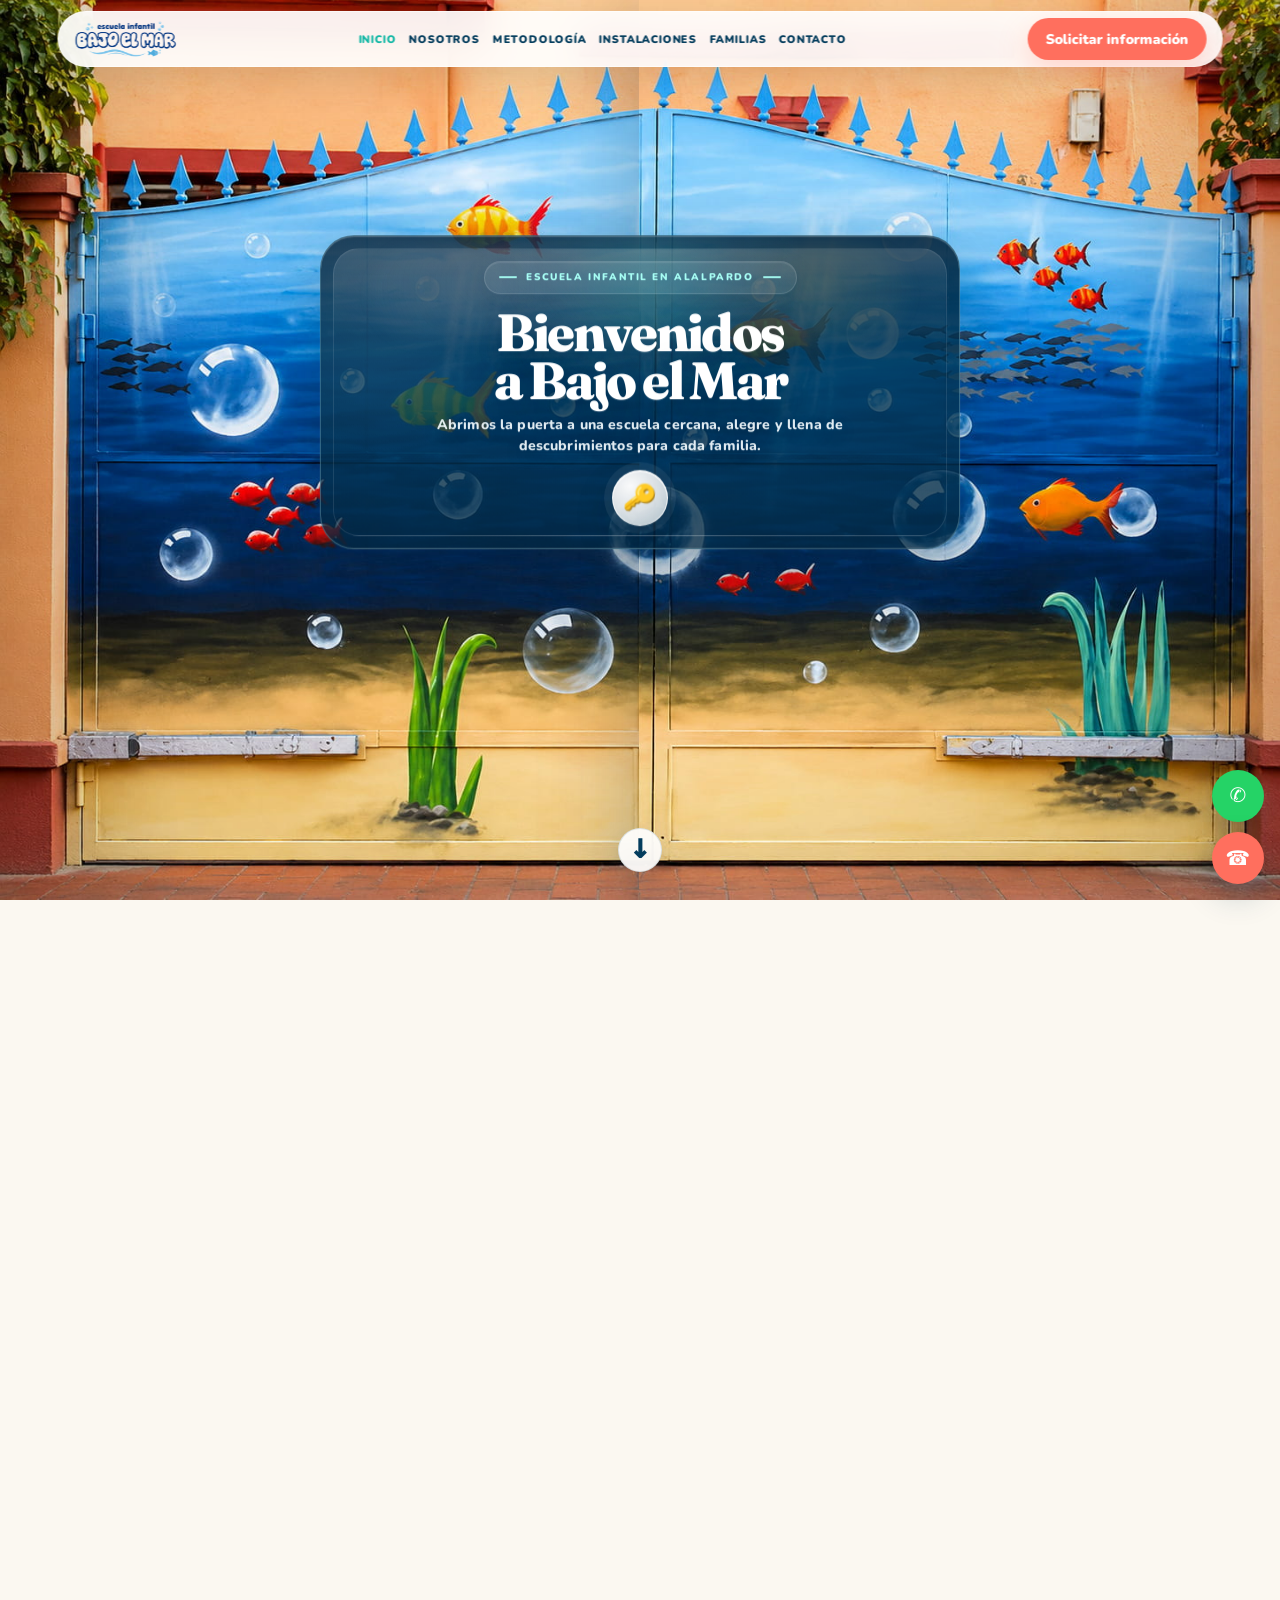
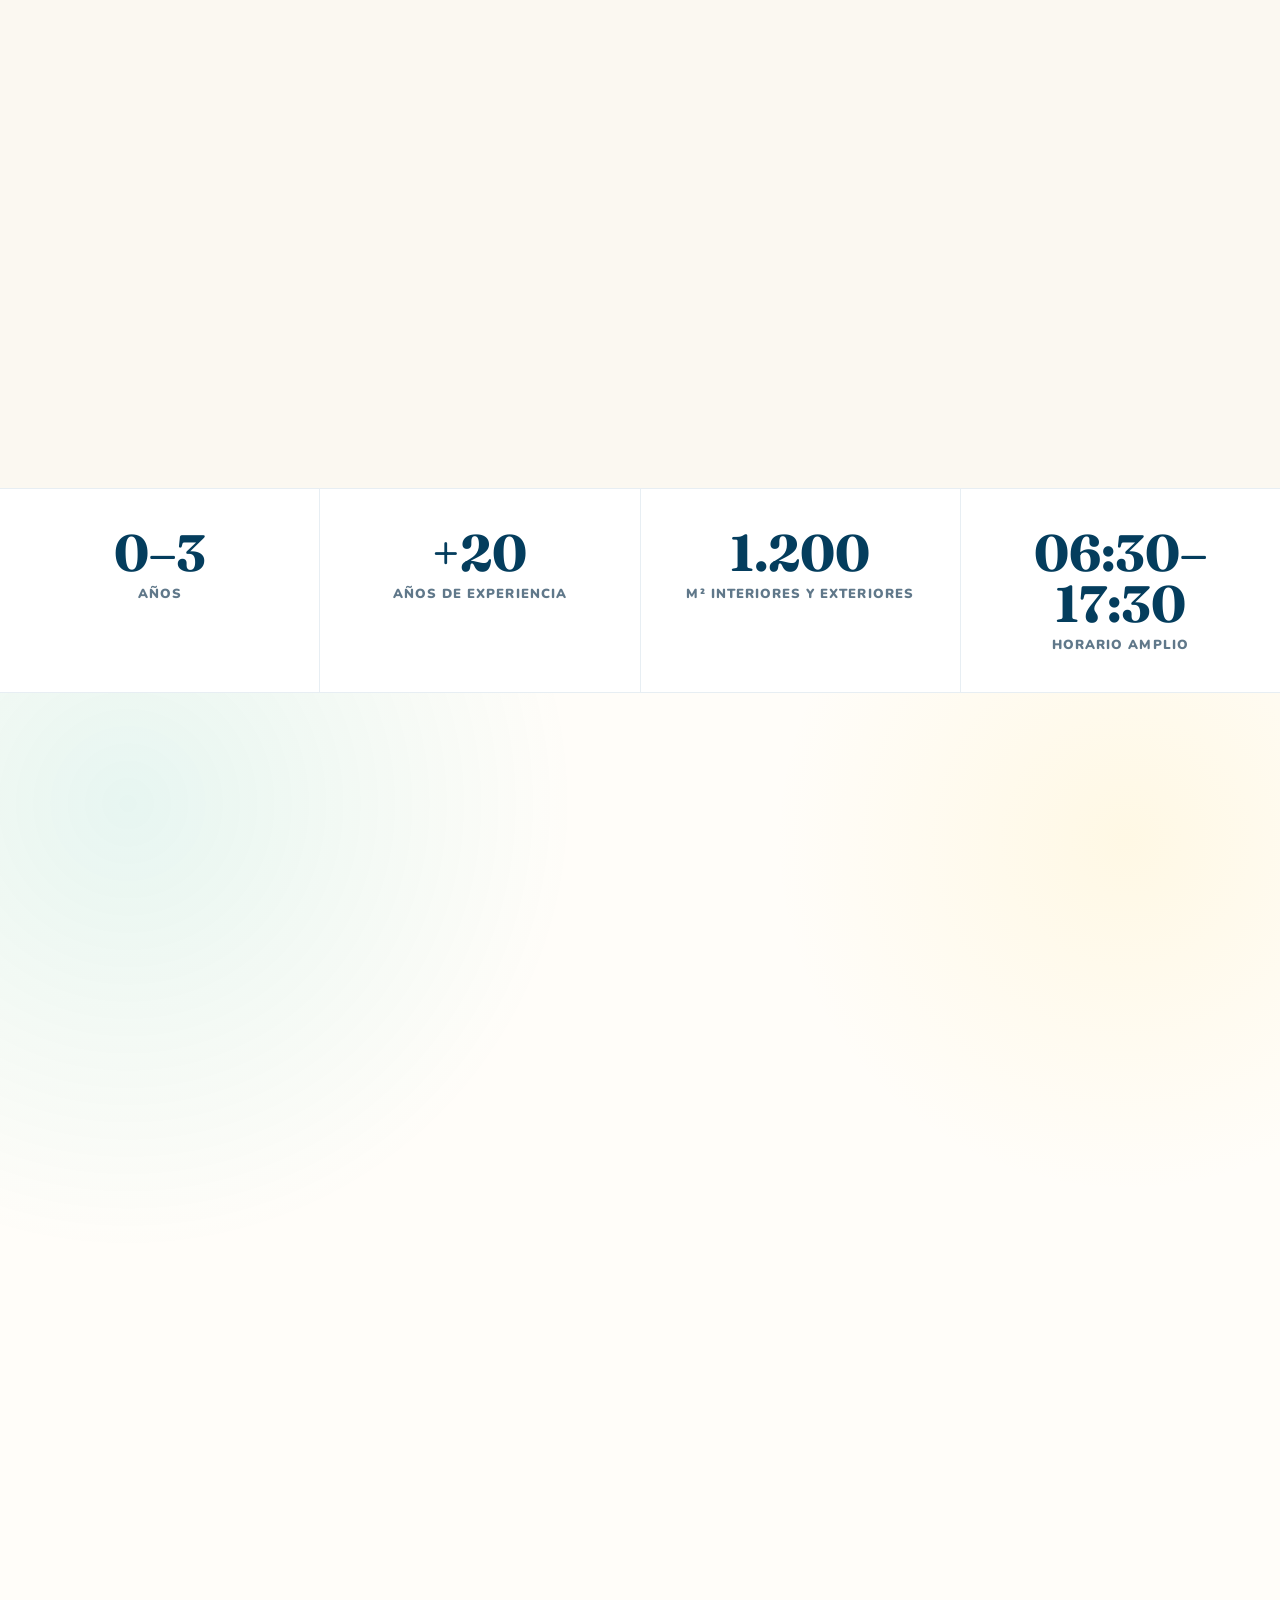
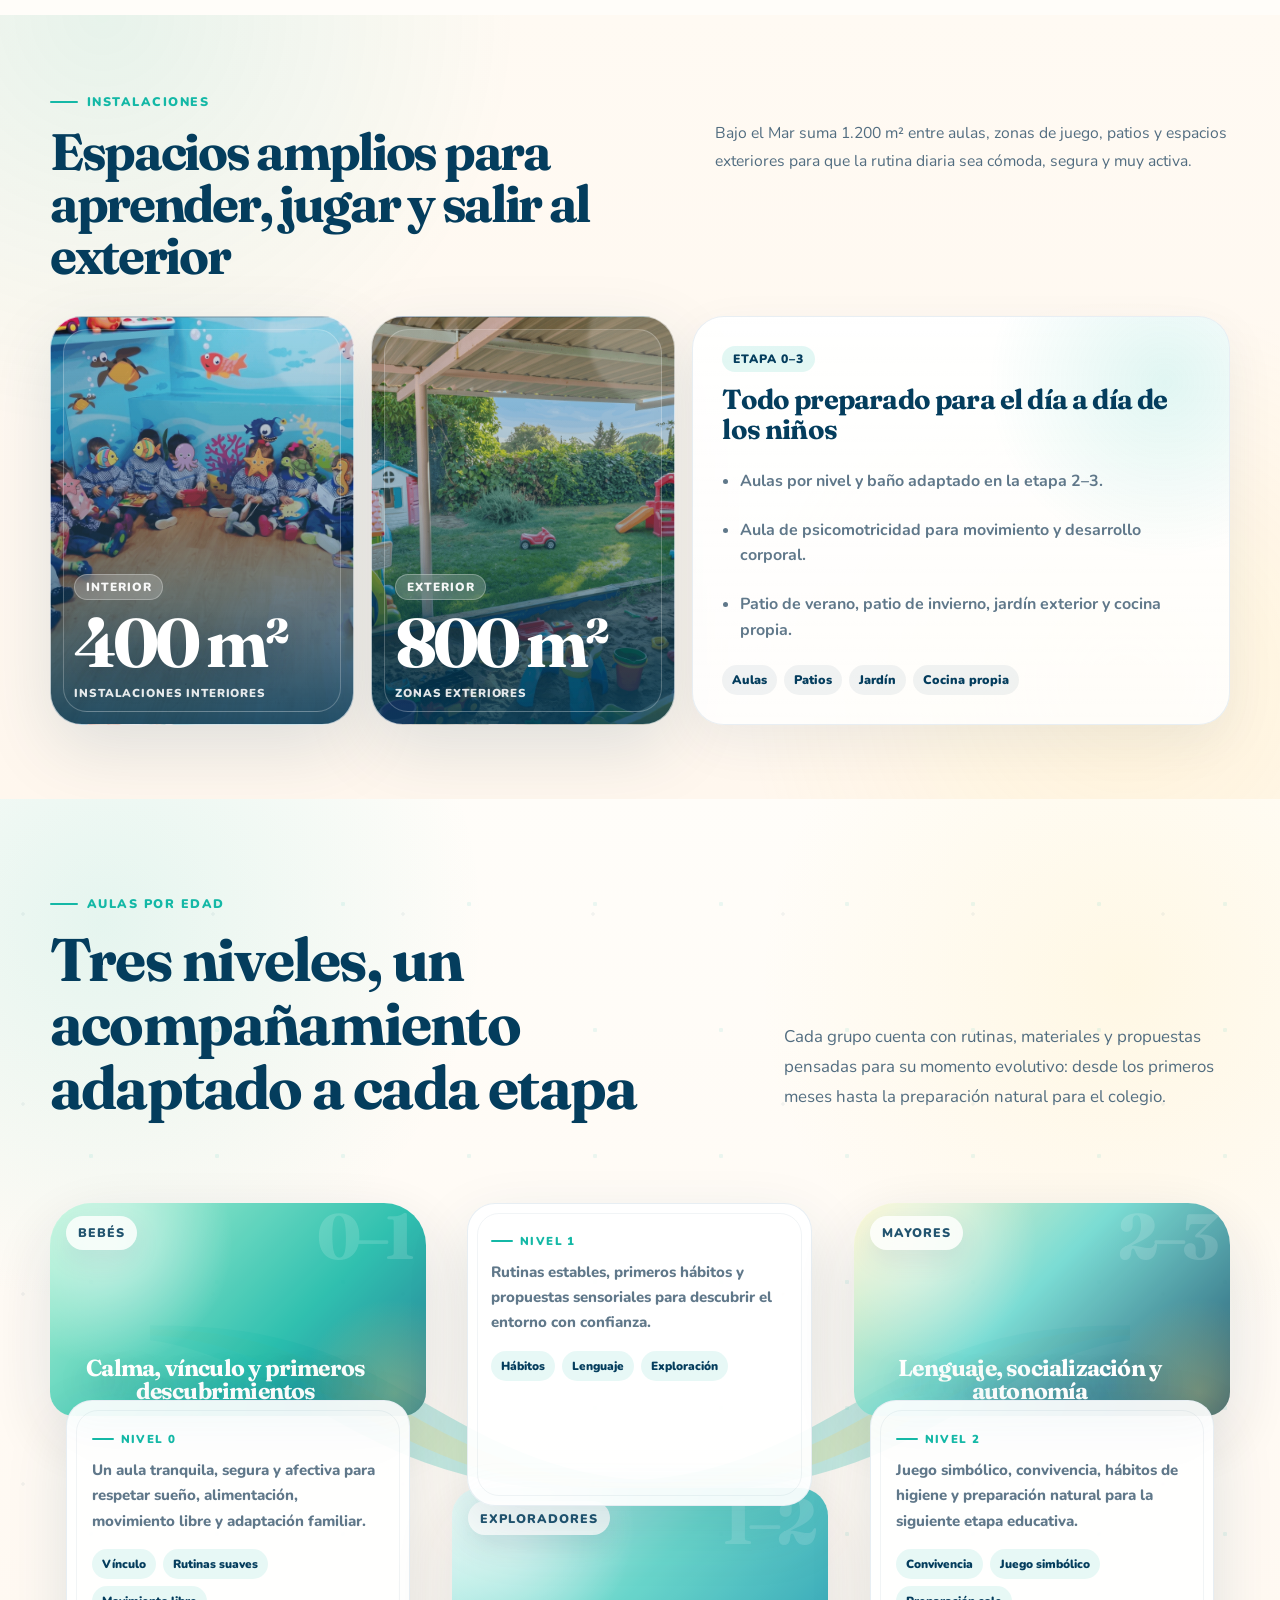
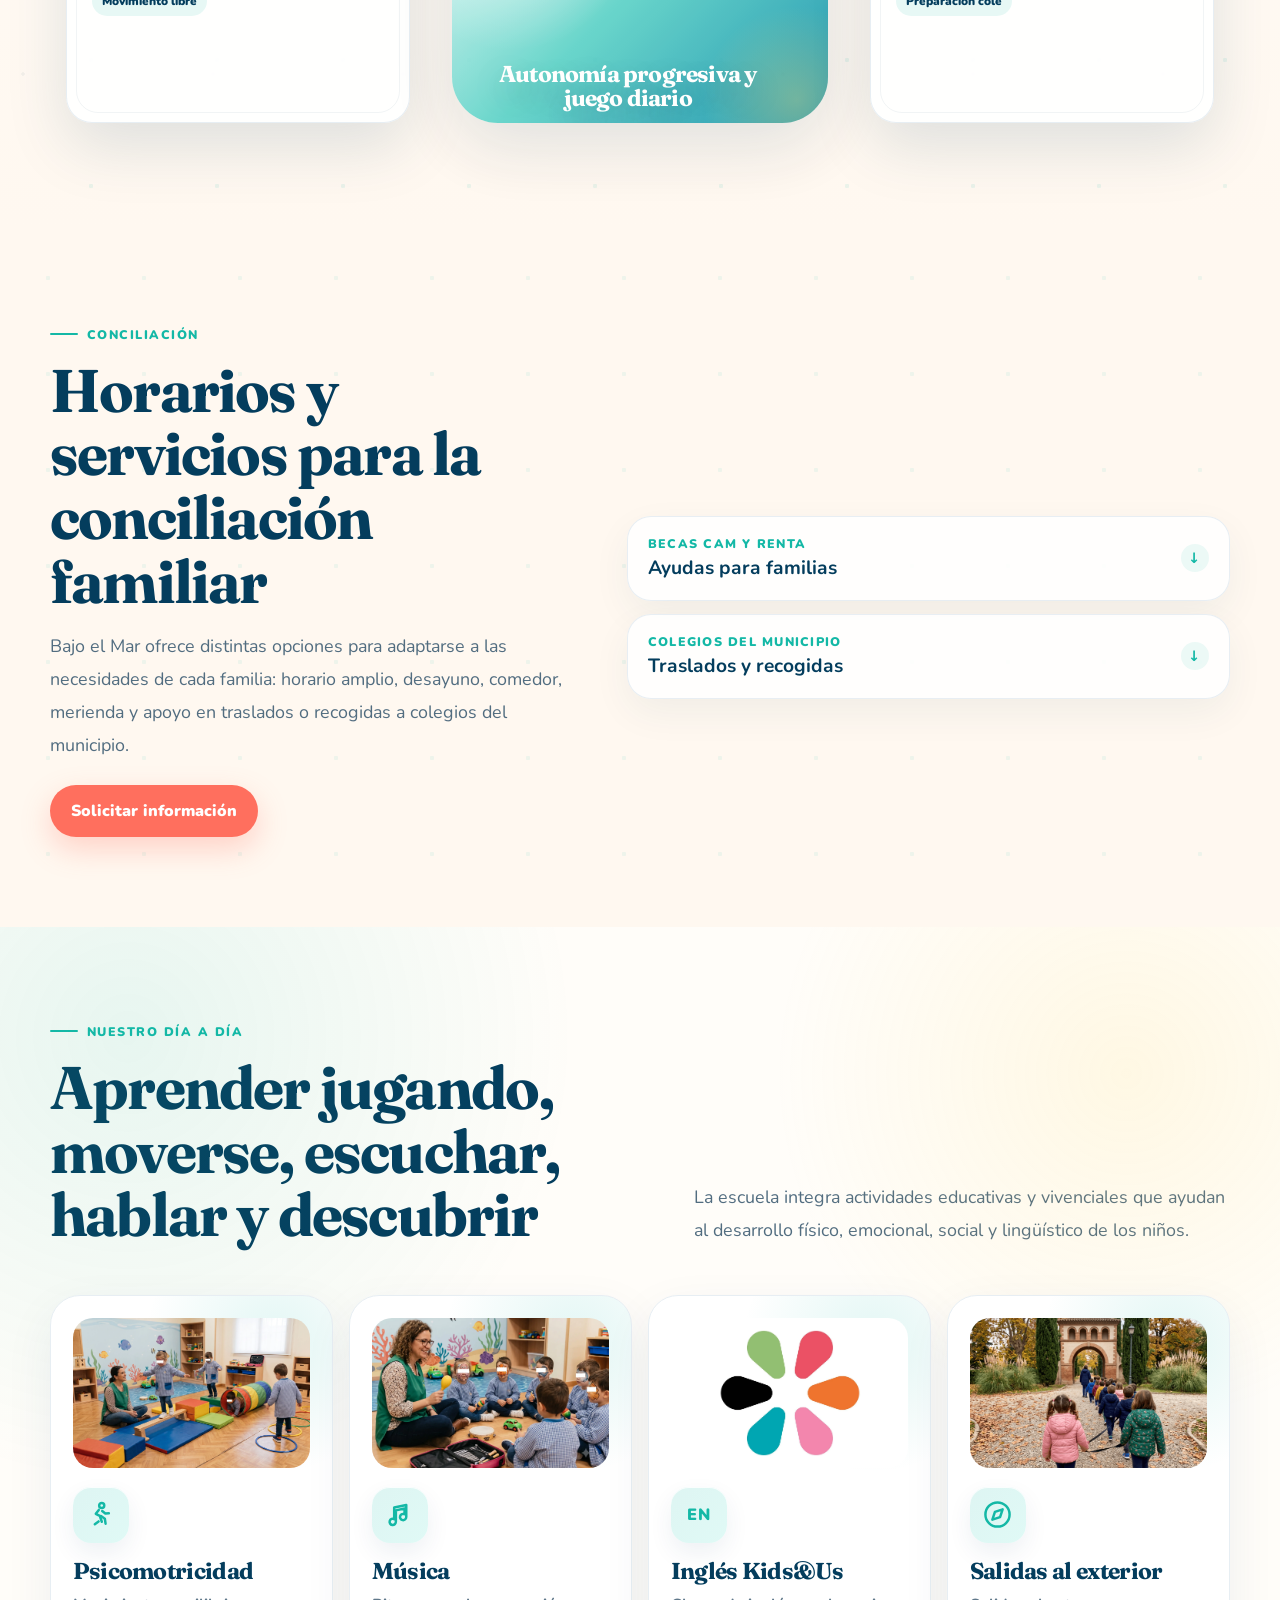
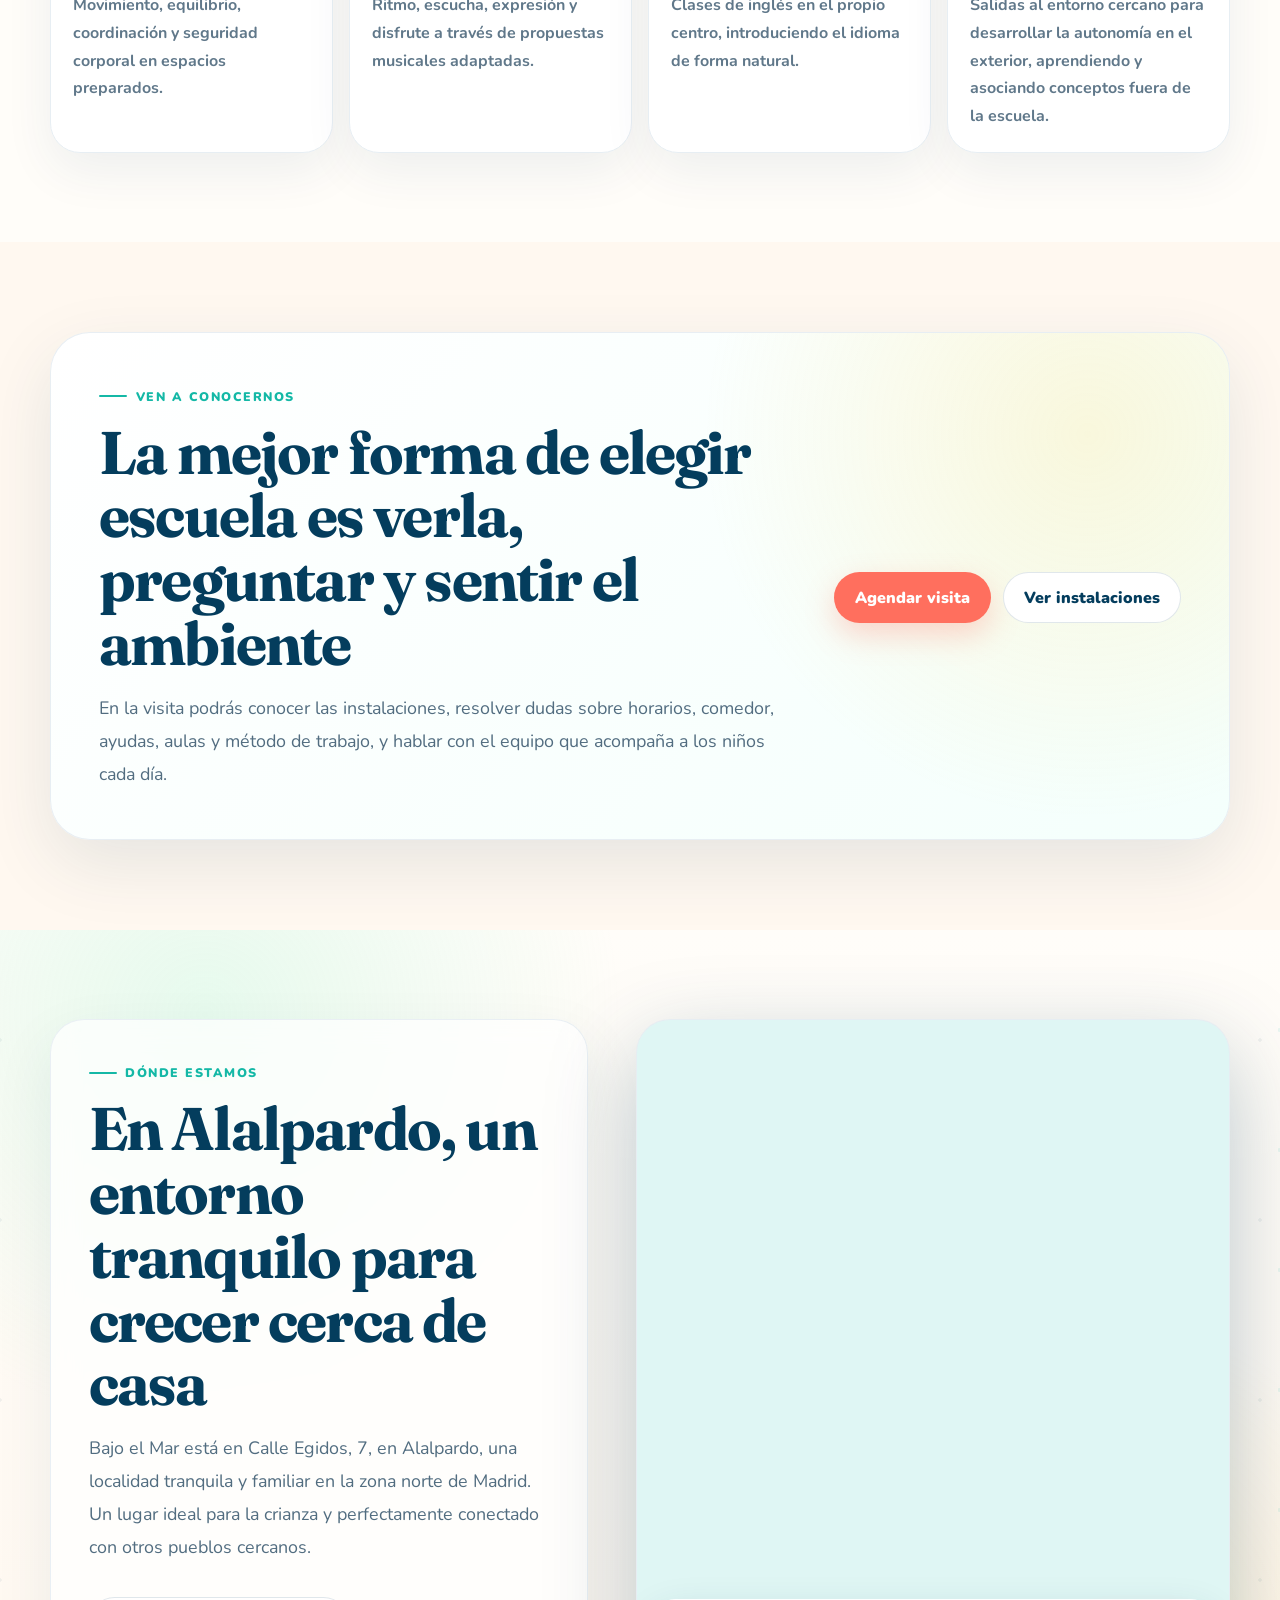
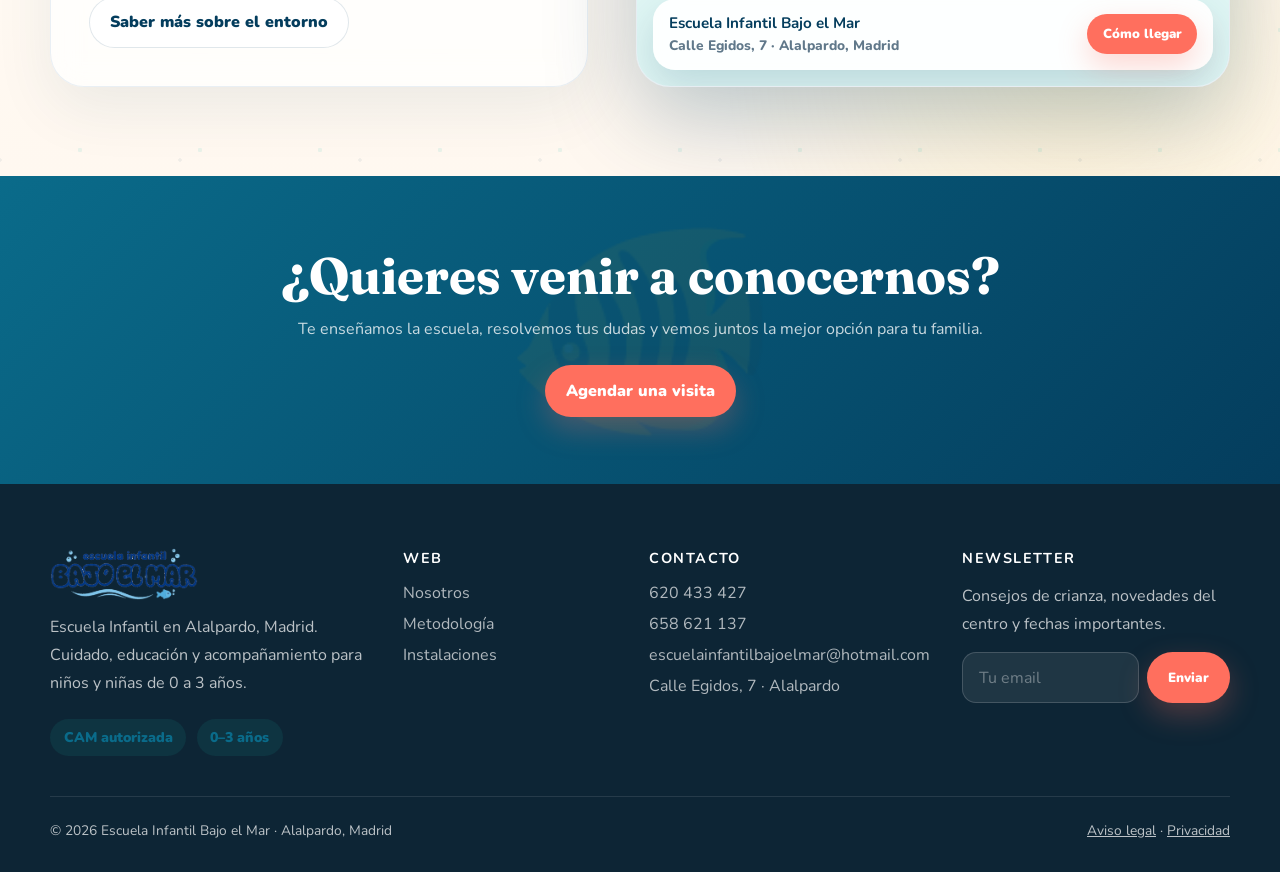
==== index.html @ f2844de2 "Place age level visual titles above text copy on mobile while keeping PC layout" ====
<!DOCTYPE html>
<html lang="es">

<head>
  <!-- SEO técnico básico -->
  <meta charset="UTF-8">
  <meta name="viewport" content="width=device-width, initial-scale=1.0">
  <title>Escuela Infantil Bajo el Mar · Guardería en Alalpardo, Madrid</title>
  <meta name="description"
    content="Escuela Infantil Bajo el Mar en Alalpardo, Madrid. Guardería de 0 a 3 años con horario amplio, cocina propia, instalaciones de 1.200 m² y trato familiar.">
  <meta name="robots" content="index, follow">
  <meta name="theme-color" content="#043D5D">

  <!-- Open Graph para compartir en redes sociales -->
  <meta property="og:title" content="Escuela Infantil Bajo el Mar · Guardería en Alalpardo, Madrid">
  <meta property="og:description"
    content="Escuela Infantil Bajo el Mar en Alalpardo, Madrid. Guardería de 0 a 3 años con horario amplio, cocina propia, instalaciones de 1.200 m² y trato familiar.">
  <meta property="og:type" content="website">
  <meta property="og:image" content="assets/hero-puerta-bajo-el-mar.jpg">

  <!-- Fuentes y estilos -->
  <link rel="preconnect" href="https://fonts.googleapis.com">
  <link rel="preconnect" href="https://fonts.gstatic.com" crossorigin>
  <link
    href="https://fonts.googleapis.com/css2?family=Fraunces:opsz,wght@9..144,600;9..144,800&family=Nunito:wght@400;600;700;800;900;1000&display=swap"
    rel="stylesheet">
  <link rel="stylesheet" href="css/styles.css?v=12">

<!-- Hero puerta + peces SVG sincronizados con la apertura -->
<style>
  :root {
    --belm-blue: #043D5D;
    --belm-blue-2: #0A6B8A;
    --belm-teal: #13B7AA;
    --belm-foam: #DDF9F5;
    --belm-cream: #FBF8F1;
    --belm-sand: #FFF4E4;
  }

  .home-gate-hero {
    position: relative;
    min-height: 230vh;
    background: var(--belm-cream);
    overflow: clip;
    isolation: isolate;
  }

  .gate-sticky {
    position: sticky;
    top: 0;
    width: 100%;
    min-height: 100vh;
    height: 100vh;
    overflow: hidden;
    display: grid;
    place-items: center;
    perspective: 1400px;
    isolation: isolate;
    background:
      radial-gradient(circle at 50% 18%, rgba(255,255,255,.7) 0 18%, transparent 40%),
      linear-gradient(180deg, #fffaf1 0%, #f8edda 100%);
  }

  .underwater-world {
    position: absolute;
    inset: 0;
    z-index: 1;
    opacity: 0;
    transform: scale(1.02);
    will-change: opacity, transform;
    background:
      radial-gradient(circle at 50% 8%, rgba(255,255,255,.58), transparent 18%),
      radial-gradient(circle at 22% 20%, rgba(255,255,255,.28), transparent 24%),
      radial-gradient(circle at 80% 24%, rgba(255,255,255,.2), transparent 26%),
      linear-gradient(180deg, #d8fbff 0%, #6ddbe6 40%, #0d77a0 100%);
  }

  .underwater-world::after {
    content: "";
    position: absolute;
    inset: auto 0 0;
    height: 32%;
    background:
      radial-gradient(circle at 20% 100%, rgba(255,224,157,.55), transparent 18%),
      radial-gradient(circle at 78% 100%, rgba(255,224,157,.45), transparent 18%),
      linear-gradient(180deg, rgba(255,255,255,0) 0%, rgba(241,200,107,.12) 46%, rgba(205,164,83,.36) 100%);
    opacity: .88;
    pointer-events: none;
  }

  .water-light {
    position: absolute;
    inset: -18% -8% auto;
    height: 56%;
    opacity: .7;
    filter: blur(10px);
    transform: rotate(-5deg);
    background: repeating-linear-gradient(112deg, rgba(255,255,255,.28) 0 16px, transparent 16px 94px);
    animation: belmWaterLight 9s ease-in-out infinite alternate;
  }

  .water-wave {
    position: absolute;
    left: -10%;
    width: 120%;
    height: 120px;
    border-radius: 999px;
    background: rgba(255,255,255,.14);
    filter: blur(18px);
    animation: belmWave 11s ease-in-out infinite alternate;
  }

  .wave-1 { top: 18%; animation-duration: 8s; }
  .wave-2 { top: 42%; animation-duration: 12s; animation-delay: -4s; }
  .wave-3 { top: 67%; animation-duration: 14s; animation-delay: -7s; }

  .bubble {
    position: absolute;
    bottom: -46px;
    width: 14px;
    height: 14px;
    border-radius: 999px;
    border: 2px solid rgba(255,255,255,.72);
    background: rgba(255,255,255,.12);
    box-shadow: inset 0 0 12px rgba(255,255,255,.25);
    opacity: .72;
    animation: belmBubbleUp 8.5s linear infinite;
  }

  .bubble::after {
    content: "";
    position: absolute;
    left: 24%;
    top: 20%;
    width: 26%;
    height: 26%;
    border-radius: 50%;
    background: rgba(255,255,255,.68);
  }

  .bubble-1 { left: 12%; animation-delay: -1s; }
  .bubble-2 { left: 24%; width: 10px; height: 10px; animation-delay: -4s; animation-duration: 10s; }
  .bubble-3 { left: 38%; width: 22px; height: 22px; animation-delay: -7s; animation-duration: 12s; }
  .bubble-4 { left: 53%; width: 12px; height: 12px; animation-delay: -2s; animation-duration: 9s; }
  .bubble-5 { left: 65%; width: 18px; height: 18px; animation-delay: -5s; animation-duration: 11s; }
  .bubble-6 { left: 76%; width: 11px; height: 11px; animation-delay: -8s; animation-duration: 10s; }
  .bubble-7 { left: 86%; width: 20px; height: 20px; animation-delay: -3s; animation-duration: 13s; }

  .seaweed-cluster {
    position: absolute;
    bottom: 0;
    width: clamp(140px, 16vw, 220px);
    height: clamp(160px, 24vh, 240px);
    pointer-events: none;
    opacity: .92;
    filter: drop-shadow(0 20px 25px rgba(4,61,93,.18));
  }

  .seaweed-left { left: 3%; }
  .seaweed-right { right: 2%; transform: scaleX(-1); }

  .seaweed-cluster::before,
  .seaweed-cluster::after,
  .seaweed-cluster span {
    content: "";
    position: absolute;
    bottom: 0;
    width: 24px;
    border-radius: 999px 999px 0 0;
    background: linear-gradient(180deg, rgba(127,245,224,.95), rgba(20,135,118,.95));
    transform-origin: bottom center;
  }

  .seaweed-cluster::before { left: 24px; height: 72%; transform: rotate(-8deg); }
  .seaweed-cluster::after { left: 58px; height: 88%; transform: rotate(9deg); }
  .seaweed-cluster span:nth-child(1) { left: 92px; height: 78%; transform: rotate(-12deg); }
  .seaweed-cluster span:nth-child(2) { left: 118px; height: 92%; transform: rotate(10deg); }
  .seaweed-cluster span:nth-child(3) { left: 142px; height: 70%; transform: rotate(-6deg); }

  .door-panel {
    position: absolute;
    top: 0;
    bottom: 0;
    width: 50.08%;
    z-index: 5;
    background-image: url('assets/hero-puerta-bajo-el-mar.jpg');
    background-size: 200% 100%;
    background-repeat: no-repeat;
    backface-visibility: hidden;
    transform-style: preserve-3d;
    will-change: transform;
    box-shadow: 0 0 70px rgba(4,61,93,.18);
  }

  .door-panel.left {
    left: 0;
    background-position: left center;
    transform-origin: left center;
  }

  .door-panel.right {
    right: 0;
    background-position: right center;
    transform-origin: right center;
  }

  .door-shadow {
    position: absolute;
    inset: 0;
    z-index: 6;
    pointer-events: none;
    background:
      linear-gradient(90deg, rgba(0,0,0,.34), transparent 14% 86%, rgba(0,0,0,.34)),
      radial-gradient(circle at 50% 50%, transparent 0 42%, rgba(0,0,0,.14) 100%);
    opacity: .4;
    will-change: opacity;
  }

  .door-opening-glow {
    position: absolute;
    z-index: 4;
    left: 50%;
    top: 50%;
    width: min(48vw, 720px);
    height: min(70vh, 720px);
    transform: translate(-50%, -50%) scale(.82);
    border-radius: 48% 48% 56% 56%;
    background: radial-gradient(circle, rgba(255,255,255,.5), rgba(116,230,231,.26) 40%, transparent 72%);
    opacity: 0;
    filter: blur(10px);
    pointer-events: none;
    will-change: opacity, transform;
  }

  .door-fish-layer {
    position: absolute;
    inset: 0;
    z-index: 9;
    pointer-events: none;
    overflow: visible;
  }

  .door-fish {
    position: absolute;
    left: 0;
    top: 0;
    width: var(--fish-size, clamp(46px, 5vw, 92px));
    opacity: 0;
    display: block;
    transform-origin: center;
    filter: drop-shadow(0 14px 18px rgba(0,42,66,.18));
    will-change: transform, opacity;
  }

  .door-fish .fish-visual {
    display: block;
    width: 100%;
    height: auto;
    overflow: visible;
    animation: belmFishFloat 2.8s ease-in-out infinite alternate;
    animation-delay: var(--delay, 0s);
    transform-origin: center;
  }

  .door-fish.is-flipped .fish-visual {
    transform: scaleX(-1);
    transform-origin: center;
  }

  .door-fish .fish-tail {
    transform-origin: 26px 48px;
    animation: belmTailWag .38s ease-in-out infinite alternate;
    animation-delay: var(--delay, 0s);
  }

  .door-fish .fish-fin {
    transform-origin: 92px 62px;
    animation: belmFinMove .8s ease-in-out infinite alternate;
    animation-delay: var(--delay, 0s);
  }

  .door-fish .fish-body { fill: var(--body, #FFD75A); }
  .door-fish .fish-belly { fill: var(--belly, rgba(255,255,255,.16)); opacity: .58; }
  .door-fish .fish-tail,
  .door-fish .fish-dorsal,
  .door-fish .fish-ventral { fill: var(--fin, #F95A45); }
  .door-fish .fish-stripe {
    fill: none;
    stroke: var(--stripe, #F68B21);
    stroke-width: 10;
    stroke-linecap: round;
    opacity: .92;
  }
  .door-fish .fish-eye { fill: #FFFFFF; }
  .door-fish .fish-pupil { fill: #043D5D; }
  .door-fish .fish-mouth {
    fill: none;
    stroke: rgba(4,61,93,.68);
    stroke-width: 3.2;
    stroke-linecap: round;
  }

  .fish-golden { --body:#FFD954; --belly:#fff3b4; --fin:#F54D39; --stripe:#F3A021; --delay:-.1s; }
  .fish-lime { --body:#8DDB3D; --belly:#d7ff83; --fin:#FFB11A; --stripe:#49B84F; --delay:-.55s; }
  .fish-coral { --body:#FFA520; --belly:#ffe18f; --fin:#505A76; --stripe:#FFD34B; --delay:-1.05s; }
  .fish-sunset { --body:#FFAF24; --belly:#ffd67b; --fin:#F35B22; --stripe:#F59A18; --delay:-1.45s; }
  .fish-cherry { --body:#FF4E2E; --belly:#ff977c; --fin:#D8211A; --stripe:#FFD46A; --delay:-.85s; }
  .fish-amber { --body:#FF7A24; --belly:#ffbf83; --fin:#E63217; --stripe:#FFC24C; --delay:-1.8s; }

  .hero-intro {
    position: absolute;
    z-index: 10;
    left: 50%;
    bottom: clamp(5rem, 11vh, 7.25rem);
    width: min(92vw, 900px);
    transform: translateX(-50%);
    display: grid;
    justify-items: center;
    gap: .8rem;
    text-align: center;
    color: var(--belm-blue);
    pointer-events: none;
    will-change: opacity, transform;
  }

  .hero-welcome-panel {
    position: relative;
    width: min(720px, calc(100vw - 2rem));
    padding: clamp(1.25rem, 2vw, 1.6rem) clamp(1.2rem, 4vw, 2.35rem) clamp(1.35rem, 3vw, 1.95rem);
    border-radius: 34px 34px 42px 42px / 28px 28px 48px 48px;
    background: linear-gradient(180deg, rgba(255,255,255,.82) 0%, rgba(255,252,247,.72) 100%);
    border: 1px solid rgba(255,255,255,.54);
    box-shadow: 0 30px 70px rgba(4,61,93,.17);
    backdrop-filter: blur(18px) saturate(130%);
    -webkit-backdrop-filter: blur(18px) saturate(130%);
    overflow: hidden;
  }

  .hero-welcome-panel::before {
    content: "";
    position: absolute;
    inset: 0 0 auto;
    height: 62px;
    background: linear-gradient(180deg, rgba(220,246,255,.88), rgba(220,246,255,0));
    pointer-events: none;
  }

  .hero-welcome-panel::after {
    content: "";
    position: absolute;
    inset: auto 5% -24% auto;
    width: 160px;
    height: 160px;
    border-radius: 50%;
    background: radial-gradient(circle, rgba(255,221,146,.32), rgba(255,221,146,0) 72%);
    pointer-events: none;
  }

  .hero-intro-kicker {
    display: inline-flex;
    align-items: center;
    gap: .55rem;
    margin: 0 0 .65rem;
    font-size: .78rem;
    font-weight: 1000;
    letter-spacing: .16em;
    text-transform: uppercase;
    color: #13B7AA;
  }

  .hero-intro-kicker::before,
  .hero-intro-kicker::after {
    content: "";
    width: 22px;
    height: 2px;
    border-radius: 999px;
    background: currentColor;
  }

  .hero-intro-logo {
    width: min(240px, 54vw);
    max-height: 110px;
    object-fit: contain;
    margin-inline: auto;
    filter: drop-shadow(0 10px 18px rgba(0,35,55,.06));
  }

  .hero-intro-title {
    margin: .15rem 0 0;
    font-family: 'Fraunces', Georgia, serif;
    font-size: clamp(2.4rem, 5.2vw, 4.55rem);
    line-height: .94;
    letter-spacing: -.05em;
    font-weight: 800;
    color: var(--belm-blue);
  }

  .hero-intro-text {
    margin: .7rem auto 0;
    max-width: 560px;
    font-family: 'Nunito', system-ui, sans-serif;
    font-size: clamp(.98rem, 1.45vw, 1.18rem);
    line-height: 1.7;
    font-weight: 800;
    color: rgba(4,61,93,.78);
  }

  .hero-content {
    position: relative;
    z-index: 8;
    opacity: 0;
    transform: translateY(40px) scale(.97);
    pointer-events: none;
    will-change: opacity, transform;
    max-width: 860px;
    margin-inline: auto;
    text-align: center;
    padding-inline: 1.5rem;
    color: #fff;
    text-shadow: 0 10px 30px rgba(0,36,56,.25);
  }

  .home-gate-hero .hero-content::before { content: none !important; }

  .hero-minimal-rule {
    display: block;
    width: 96px;
    height: 2px;
    margin: 0 auto 1rem;
    border-radius: 999px;
    background: linear-gradient(90deg, rgba(255,255,255,0), rgba(255,255,255,.95), rgba(255,255,255,0));
    opacity: .95;
  }

  .home-gate-hero .hero-title,
  .home-gate-hero .hero-copy,
  .home-gate-hero .eyebrow { color: inherit; }
  .home-gate-hero .eyebrow {
    color: #e8fffb;
    justify-content: center;
  }

  .home-gate-hero .hero-copy {
    max-width: 720px;
    margin: 1rem auto 0;
    color: rgba(255,255,255,.88);
    font-size: clamp(1.02rem, 1.55vw, 1.2rem);
    line-height: 1.8;
  }

  .home-gate-hero .btn-ghost {
    color: #fff;
    border-color: rgba(255,255,255,.7);
    background: rgba(255,255,255,.12);
    backdrop-filter: blur(10px);
  }

  .home-gate-hero .hero-actions {
    display: flex;
    justify-content: center;
    flex-wrap: wrap;
    gap: .85rem;
    margin-top: 1.55rem;
  }

  .home-gate-hero .hero-trust {
    display: flex;
    justify-content: center;
    flex-wrap: wrap;
    gap: .65rem;
    margin-top: 1.2rem;
  }

  .home-gate-hero .trust-chip {
    color: #fff;
    background: rgba(255,255,255,.16);
    border: 1px solid rgba(255,255,255,.24);
    backdrop-filter: blur(10px);
  }

  .scroll-cue {
    position: absolute;
    left: 50%;
    bottom: 1.75rem;
    z-index: 10;
    transform: translateX(-50%);
    padding: .68rem 1.05rem;
    border-radius: 999px;
    color: #fff;
    font-weight: 900;
    letter-spacing: .06em;
    font-size: .82rem;
    text-transform: uppercase;
    background: rgba(4,61,93,.42);
    border: 1px solid rgba(255,255,255,.32);
    backdrop-filter: blur(12px);
    animation: belmCueBounce 1.4s ease-in-out infinite;
    will-change: opacity;
  }

  @keyframes belmFishFloat {
    from { transform: translateY(-3px) rotate(-1.5deg); }
    to { transform: translateY(5px) rotate(1.5deg); }
  }

  @keyframes belmTailWag {
    from { transform: rotate(-8deg) scaleX(.96); }
    to { transform: rotate(9deg) scaleX(1.04); }
  }

  @keyframes belmFinMove {
    from { transform: rotate(-4deg); }
    to { transform: rotate(6deg); }
  }

  @keyframes belmWaterLight {
    from { transform: translateX(-3%) rotate(-5deg); }
    to { transform: translateX(3%) rotate(-5deg); }
  }

  @keyframes belmWave {
    from { transform: translateX(-3%) scaleY(.85); }
    to { transform: translateX(3%) scaleY(1.08); }
  }

  @keyframes belmBubbleUp {
    from { transform: translateY(0) translateX(0); opacity: 0; }
    10% { opacity: .78; }
    90% { opacity: .78; }
    to { transform: translateY(-112vh) translateX(28px); opacity: 0; }
  }

  @keyframes belmCueBounce {
    0%, 100% { transform: translateX(-50%) translateY(0); }
    50% { transform: translateX(-50%) translateY(-7px); }
  }

  @media (max-width: 760px) {
    .home-gate-hero { min-height: 210vh; }
    .hero-intro { bottom: 5.25rem; width: min(96vw, 900px); }
    .hero-welcome-panel { border-radius: 28px 28px 34px 34px / 24px 24px 40px 40px; }
    .hero-intro-logo { width: min(190px, 52vw); }
    .hero-intro-title { font-size: clamp(2rem, 10vw, 3.4rem); }
    .door-fish { width: var(--fish-size-mobile, clamp(34px, 10vw, 62px)); }
    .hero-content { max-width: 92vw; }
    .hero-minimal-rule { margin-bottom: .8rem; }
    .seaweed-cluster { opacity: .75; }
  }

  @media (prefers-reduced-motion: reduce) {
    .door-fish .fish-visual,
    .door-fish .fish-tail,
    .door-fish .fish-fin,
    .water-light,
    .water-wave,
    .bubble,
    .scroll-cue { animation: none !important; }
  }


    /* Botón de bienvenida: permite abrir la puerta con un clic además del scroll. */
    .hero-intro,
    .hero-welcome-panel {
      pointer-events: auto;
    }

    .hero-welcome-panel {
      cursor: pointer;
      user-select: none;
      transition: transform .28s ease, box-shadow .28s ease, border-color .28s ease, background .28s ease;
    }

    .hero-welcome-panel:hover {
      transform: translateY(-4px) scale(1.01);
      border-color: rgba(255,255,255,.92);
      box-shadow: 0 34px 95px rgba(4,61,93,.24), inset 0 1px 0 rgba(255,255,255,.88);
    }

    .hero-welcome-panel:focus-visible {
      outline: 3px solid rgba(20,184,166,.75);
      outline-offset: 7px;
    }

    .hero-welcome-panel::selection {
      background: transparent;
    }

    .home-gate-hero.is-opening-from-card .hero-welcome-panel {
      animation: belmWelcomeLaunch .82s ease both;
    }

    .home-gate-hero.is-opening-from-card .door-opening-glow {
      animation: belmOpeningGlow 1.2s ease both;
    }

    @keyframes belmWelcomeLaunch {
      0% { transform: translateY(0) scale(1); }
      38% { transform: translateY(-8px) scale(1.018); }
      100% { transform: translateY(-2px) scale(1.004); }
    }

    @keyframes belmOpeningGlow {
      0% { filter: blur(12px); }
      45% { filter: blur(4px); }
      100% { filter: blur(10px); }
    }

  </style>

<style id="belm-final-overrides">
  /* Ajuste final: placa temática, peces tipo puerta y secuencia limpia */
  .home-gate-hero { min-height: 232vh; }

  .door-panel { box-shadow: 0 28px 90px rgba(0, 30, 54, .28); }
  .door-opening-glow {
    width: min(50vw, 780px);
    height: min(72vh, 780px);
    background: radial-gradient(circle, rgba(255,255,255,.72) 0 10%, rgba(191,248,235,.42) 34%, rgba(20,184,166,.10) 58%, transparent 76%);
  }

  .hero-intro {
    top: 52%;
    bottom: auto;
    z-index: 14;
    transform: translate(-50%, -50%);
    width: min(92vw, 820px);
  }

  .hero-welcome-panel {
    position: relative;
    width: min(650px, calc(100vw - 2rem));
    padding: clamp(1.05rem, 2.2vw, 1.7rem) clamp(1.1rem, 3.8vw, 2.6rem) clamp(1.2rem, 2.4vw, 1.8rem);
    border-radius: 46px 46px 58px 58px / 36px 36px 60px 60px;
    background:
      radial-gradient(circle at 18% 12%, rgba(255,255,255,.98), rgba(255,255,255,.58) 28%, transparent 52%),
      linear-gradient(180deg, rgba(255,255,255,.78), rgba(255,255,255,.42));
    border: 1px solid rgba(255,255,255,.68);
    box-shadow: inset 0 1px 0 rgba(255,255,255,.82), 0 24px 80px rgba(4,61,93,.16);
    backdrop-filter: blur(14px) saturate(1.22);
    -webkit-backdrop-filter: blur(14px) saturate(1.22);
    overflow: hidden;
  }

  .hero-welcome-panel::before {
    content: "";
    position: absolute;
    left: -7%;
    right: -7%;
    top: auto;
    bottom: -28px;
    height: 92px;
    background:
      radial-gradient(46px 30px at 10% 50%, rgba(20,184,166,.20), transparent 70%),
      radial-gradient(58px 36px at 31% 35%, rgba(4,61,93,.10), transparent 72%),
      radial-gradient(66px 40px at 58% 52%, rgba(20,184,166,.18), transparent 72%),
      radial-gradient(50px 32px at 82% 42%, rgba(4,61,93,.10), transparent 72%);
    pointer-events: none;
  }

  .hero-welcome-panel::after {
    content: "";
    position: absolute;
    inset: 10px;
    width: auto;
    height: auto;
    border-radius: 38px 38px 50px 50px;
    border: 1px solid rgba(4,61,93,.08);
    background: none;
    pointer-events: none;
  }

  .hero-intro-logo { width: min(245px, 48vw); max-height: 104px; filter: drop-shadow(0 8px 13px rgba(4,61,93,.13)); }
  .hero-intro-kicker { margin-bottom: .45rem; color: #13B7AA; }
  .hero-intro-title { color: #043D5D; line-height: .92; text-wrap: balance; }
  .hero-intro-text { max-width: 520px; margin: .35rem auto 0; color: #315266; font-size: clamp(.94rem, 1.24vw, 1.08rem); line-height: 1.42; }

  .door-fish { filter: drop-shadow(0 10px 12px rgba(4,61,93,.18)); }
  .door-fish .fish-pupil { fill: #043D5D; }
  .fish-golden { --body:#FFD954; --belly:#fff3b4; --fin:#F54D39; --stripe:#F3A021; }
  .fish-lime { --body:#8DDB3D; --belly:#d7ff83; --fin:#FF941F; --stripe:#FFD83A; }
  .fish-coral { --body:#FFA520; --belly:#ffe18f; --fin:#F05432; --stripe:#FFD34B; }
  .fish-sunset { --body:#FFAF24; --belly:#ffd67b; --fin:#F35B22; --stripe:#FFE07A; }
  .fish-cherry { --body:#FF4E2E; --belly:#ff977c; --fin:#D8211A; --stripe:#FFD46A; }
  .fish-amber { --body:#FF7A24; --belly:#ffbf83; --fin:#E63217; --stripe:#FFC24C; }

  .hero-content {
    position: absolute;
    left: 50%;
    top: 72%;
    z-index: 12;
    width: min(92vw, 850px);
    padding: 0;
    transform: translate(-50%, -50%) translateY(34px) scale(.965);
    text-shadow: 0 10px 30px rgba(0,45,69,.25);
  }

  .hero-content::before {
    content: "";
    position: absolute;
    left: 50%;
    top: 50%;
    width: min(100%, 820px);
    height: calc(100% + 2rem);
    transform: translate(-50%, -50%);
    z-index: -1;
    border-radius: 34px;
    background: linear-gradient(180deg, rgba(255,255,255,.18), rgba(255,255,255,.08));
    border: 1px solid rgba(255,255,255,.22);
    box-shadow: 0 26px 80px rgba(4,61,93,.14);
    backdrop-filter: blur(10px);
    -webkit-backdrop-filter: blur(10px);
  }

  .hero-minimal-rule {
    display: block;
    width: 54px;
    height: 3px;
    margin: 0 auto .9rem;
    border-radius: 99px;
    background: rgba(255,255,255,.72);
  }

  .home-gate-hero .hero-title { font-size: clamp(2.35rem, 4.7vw, 5.25rem); line-height: .94; }
  .home-gate-hero .btn-primary { background: #fff; color: #043D5D; box-shadow: 0 15px 40px rgba(4,61,93,.2); }
  .home-gate-hero .btn-ghost { color: #fff; border-color: rgba(255,255,255,.58); background: rgba(255,255,255,.08); }

  @media (max-width: 768px) {
    .home-gate-hero {
      min-height: 120vh !important;
    }
    .hero-intro {
      display: none !important;
    }
    .door-panel,
    .door-shadow,
    .door-opening-glow {
      display: none !important;
    }
    .underwater-world {
      opacity: 1 !important;
      transform: scale(1.05) !important;
    }
    .hero-content {
      top: 48% !important;
      transform: translate(-50%, -50%) !important;
      opacity: 1 !important;
      pointer-events: auto !important;
      width: min(94vw, 600px) !important;
    }
    .hero-content::before {
      height: calc(100% + 1.25rem) !important;
      border-radius: 26px !important;
    }
    .home-gate-hero .hero-title {
      font-size: clamp(1.8rem, 8.5vw, 2.7rem) !important;
      line-height: 1.02 !important;
      margin-bottom: 0.65rem !important;
    }
    .hero-copy {
      font-size: 0.94rem !important;
      line-height: 1.48 !important;
      margin-bottom: 1.3rem !important;
    }
    .hero-trust {
      display: none !important;
    }
    .scroll-cue {
      display: none !important;
    }
  }
</style>


<style id="belm-spacing-final-v9">
  /* Ajustes finales de espacios: header compacto y escena final sin solapes */
  .site-header {
    top: .7rem !important;
    width: min(1320px, calc(100% - clamp(2rem, 9vw, 8rem))) !important;
  }

  .header-inner {
    padding: .38rem .95rem .38rem 1rem !important;
    gap: .65rem !important;
    border-radius: 34px !important;
  }

  .logo-img {
    height: clamp(30px, 4vh, 38px) !important;
  }

  .main-nav {
    gap: clamp(.55rem, 1vw, .92rem) !important;
  }

  .main-nav a {
    font-size: clamp(.68rem, .72vw, .78rem) !important;
    letter-spacing: .075em !important;
    white-space: nowrap !important;
  }

  .header-actions {
    gap: .45rem !important;
    flex-shrink: 0 !important;
  }

  .header-actions .portal {
    display: none !important;
  }

  .header-actions .btn {
    min-height: 42px !important;
    padding: .62rem 1.05rem !important;
    font-size: .88rem !important;
    line-height: 1.1 !important;
    white-space: nowrap !important;
  }

  .site-header.is-scrolled .header-inner,
  body:not(.home-page) .site-header .header-inner {
    padding: .32rem .9rem !important;
  }

  .home-gate-hero .hero-intro {
    top: 52.5% !important;
    width: min(90vw, 720px) !important;
  }

  .home-gate-hero .hero-welcome-panel {
    width: min(560px, calc(100vw - 2rem)) !important;
    padding: clamp(.85rem, 1.55vw, 1.18rem) clamp(1rem, 2.8vw, 1.8rem) clamp(1rem, 1.75vw, 1.3rem) !important;
    border-radius: 34px 34px 44px 44px / 28px 28px 46px 46px !important;
  }

  .home-gate-hero .hero-intro-kicker {
    font-size: clamp(.58rem, .72vw, .72rem) !important;
    letter-spacing: .13em !important;
    margin-bottom: .28rem !important;
  }

  .home-gate-hero .hero-intro-logo {
    width: min(185px, 38vw) !important;
    max-height: 78px !important;
  }

  .home-gate-hero .hero-intro-title {
    font-size: clamp(1.85rem, 3.55vw, 3.25rem) !important;
    line-height: .92 !important;
    margin-top: .08rem !important;
  }

  .home-gate-hero .hero-intro-text {
    max-width: 455px !important;
    margin-top: .34rem !important;
    font-size: clamp(.78rem, .95vw, .96rem) !important;
    line-height: 1.35 !important;
  }

  .home-gate-hero .hero-click-hint {
    margin-top: .42rem !important;
    font-size: clamp(.66rem, .82vw, .8rem) !important;
  }

  .home-gate-hero .hero-content {
    top: 77% !important;
    width: min(90vw, 820px) !important;
  }

  .home-gate-hero .hero-content::before {
    width: min(100%, 790px) !important;
    height: calc(100% + 1.55rem) !important;
    border-radius: 28px !important;
    background: linear-gradient(180deg, rgba(4,61,93,.14), rgba(4,61,93,.06)) !important;
  }

  .home-gate-hero .hero-content .eyebrow {
    display: inline-flex !important;
    margin-bottom: .7rem !important;
    padding: .46rem .82rem !important;
    border-radius: 999px !important;
    background: rgba(255,255,255,.18) !important;
    border: 1px solid rgba(255,255,255,.28) !important;
    color: #fff !important;
    letter-spacing: .105em !important;
    font-size: clamp(.63rem, .76vw, .76rem) !important;
    line-height: 1 !important;
    text-shadow: 0 6px 18px rgba(4,61,93,.28) !important;
    backdrop-filter: blur(10px) !important;
    -webkit-backdrop-filter: blur(10px) !important;
  }

  .home-gate-hero .hero-content .eyebrow::before {
    width: 22px !important;
    opacity: .88 !important;
  }

  .home-gate-hero .hero-title {
    font-size: clamp(2.2rem, 4.15vw, 4.55rem) !important;
    line-height: .95 !important;
  }

  .home-gate-hero .hero-copy {
    max-width: 670px !important;
    margin-top: .9rem !important;
    font-size: clamp(.95rem, 1.22vw, 1.08rem) !important;
    line-height: 1.68 !important;
  }

  .home-gate-hero .hero-actions {
    margin-top: 1.05rem !important;
  }

  .home-gate-hero .hero-trust {
    margin-top: .9rem !important;
  }

  @media (max-width: 1180px) {
    .site-header { width: min(1040px, calc(100% - 1.25rem)) !important; }
    .main-nav { gap: .55rem !important; }
    .main-nav a { font-size: .66rem !important; letter-spacing: .055em !important; }
    .header-actions .btn { min-height: 40px !important; padding: .55rem .88rem !important; font-size: .8rem !important; }
  }

  @media (max-width: 1050px) {
    .site-header { width: min(680px, calc(100% - 1rem)) !important; }
    .header-inner { border-radius: 26px !important; }
  }

  @media (max-width: 760px) {
    .home-gate-hero .hero-intro { top: 49.5% !important; width: min(92vw, 560px) !important; }
    .home-gate-hero .hero-welcome-panel { width: min(92vw, 480px) !important; padding: .86rem .95rem 1rem !important; }
    .home-gate-hero .hero-intro-logo { width: min(170px, 48vw) !important; }
    .home-gate-hero .hero-content { top: 75.5% !important; }
    .home-gate-hero .hero-title { font-size: clamp(1.95rem, 9vw, 3.35rem) !important; }
    .home-gate-hero .hero-copy { font-size: .94rem !important; }
  }

/* =========================================================
   V10 - Ajuste final de espacios del hero
   Evita solapes entre bienvenida, etiqueta CAM y chips inferiores.
   ========================================================= */
@media (min-width: 761px) {
  .home-gate-hero .hero-intro {
    top: 43.5% !important;
    width: min(86vw, 640px) !important;
  }

  .home-gate-hero .hero-welcome-panel {
    width: min(500px, calc(100vw - 2.5rem)) !important;
    padding: clamp(.62rem, 1.05vw, .86rem) clamp(.95rem, 2vw, 1.35rem) clamp(.72rem, 1.1vw, .92rem) !important;
    border-radius: 30px 30px 40px 40px / 24px 24px 40px 40px !important;
  }

  .home-gate-hero .hero-intro-kicker {
    font-size: clamp(.52rem, .62vw, .66rem) !important;
    letter-spacing: .14em !important;
    margin-bottom: .16rem !important;
  }

  .home-gate-hero .hero-intro-logo {
    width: min(148px, 30vw) !important;
    max-height: 58px !important;
    margin-bottom: .05rem !important;
  }

  .home-gate-hero .hero-intro-title {
    font-size: clamp(1.45rem, 2.65vw, 2.62rem) !important;
    line-height: .93 !important;
    margin-top: 0 !important;
  }

  .home-gate-hero .hero-intro-text {
    max-width: 400px !important;
    margin-top: .24rem !important;
    font-size: clamp(.68rem, .78vw, .84rem) !important;
    line-height: 1.28 !important;
  }

  .home-gate-hero .hero-click-hint {
    margin-top: .28rem !important;
    padding: .34rem .64rem !important;
    font-size: clamp(.58rem, .68vw, .72rem) !important;
  }

  .home-gate-hero .hero-content {
    top: 73.2% !important;
    width: min(92vw, 980px) !important;
    padding-inline: .75rem !important;
  }

  .home-gate-hero .hero-content::before {
    width: min(100%, 880px) !important;
    height: calc(100% + 1rem) !important;
    border-radius: 28px !important;
    background: linear-gradient(180deg, rgba(4,61,93,.10), rgba(4,61,93,.045)) !important;
  }

  .home-gate-hero .hero-content .eyebrow {
    margin-bottom: .38rem !important;
    padding: .38rem .72rem !important;
    font-size: clamp(.56rem, .66vw, .68rem) !important;
    line-height: 1.05 !important;
    letter-spacing: .095em !important;
    background: rgba(255,255,255,.24) !important;
    border-color: rgba(255,255,255,.42) !important;
    box-shadow: 0 10px 26px rgba(4,61,93,.10) !important;
  }

  .home-gate-hero .hero-content .eyebrow::before {
    width: 18px !important;
  }

  .home-gate-hero .hero-title {
    font-size: clamp(2.25rem, 3.55vw, 4.05rem) !important;
    line-height: .94 !important;
    max-width: 940px !important;
    margin-inline: auto !important;
  }

  .home-gate-hero .hero-copy {
    max-width: 700px !important;
    margin-top: .62rem !important;
    font-size: clamp(.86rem, 1.05vw, 1rem) !important;
    line-height: 1.55 !important;
  }

  .home-gate-hero .hero-actions {
    margin-top: .78rem !important;
    gap: .58rem !important;
  }

  .home-gate-hero .hero-actions .btn {
    min-height: 40px !important;
    padding: .62rem 1.05rem !important;
    font-size: .88rem !important;
  }

  .home-gate-hero .hero-trust {
    margin-top: .68rem !important;
    gap: .46rem !important;
    padding-bottom: .6rem !important;
  }

  .home-gate-hero .trust-chip {
    min-height: 30px !important;
    padding: .34rem .62rem !important;
    font-size: clamp(.66rem, .78vw, .78rem) !important;
    line-height: 1.05 !important;
  }
}

@media (min-width: 761px) and (max-height: 820px) {
  .home-gate-hero .hero-intro { top: 41.8% !important; }
  .home-gate-hero .hero-welcome-panel { width: min(470px, calc(100vw - 2.5rem)) !important; padding: .56rem 1rem .66rem !important; }
  .home-gate-hero .hero-intro-logo { width: min(134px, 28vw) !important; max-height: 50px !important; }
  .home-gate-hero .hero-intro-title { font-size: clamp(1.32rem, 2.35vw, 2.28rem) !important; }
  .home-gate-hero .hero-intro-text { font-size: clamp(.62rem, .72vw, .78rem) !important; margin-top: .18rem !important; }
  .home-gate-hero .hero-click-hint { margin-top: .2rem !important; padding: .28rem .55rem !important; }

  .home-gate-hero .hero-content { top: 73.8% !important; }
  .home-gate-hero .hero-content .eyebrow { margin-bottom: .28rem !important; padding: .32rem .64rem !important; }
  .home-gate-hero .hero-title { font-size: clamp(2rem, 3.25vw, 3.55rem) !important; line-height: .93 !important; }
  .home-gate-hero .hero-copy { margin-top: .48rem !important; font-size: clamp(.8rem, .95vw, .92rem) !important; line-height: 1.45 !important; }
  .home-gate-hero .hero-actions { margin-top: .58rem !important; }
  .home-gate-hero .hero-actions .btn { min-height: 36px !important; padding: .52rem .88rem !important; font-size: .82rem !important; }
  .home-gate-hero .hero-trust { margin-top: .48rem !important; padding-bottom: .7rem !important; }
  .home-gate-hero .trust-chip { min-height: 27px !important; padding: .28rem .5rem !important; font-size: .68rem !important; }
}

@media (max-width: 760px) {
  .home-gate-hero .hero-intro { top: 42% !important; }
  .home-gate-hero .hero-content { top: 73% !important; }
  .home-gate-hero .hero-trust { display: flex !important; gap: .35rem !important; }
  .home-gate-hero .trust-chip { min-height: 28px !important; padding: .28rem .5rem !important; font-size: .66rem !important; }
}


/* =========================================================
   V11 - Mejora del texto de click y bloque de ubicacion
   ========================================================= */
.home-gate-hero .hero-click-hint {
  display: inline-flex !important;
  align-items: center !important;
  justify-content: center !important;
  gap: .42rem !important;
  margin-top: .34rem !important;
  padding: .44rem .92rem !important;
  border-radius: 999px !important;
  background: linear-gradient(135deg, rgba(4,61,93,.94), rgba(10,107,138,.92)) !important;
  border: 1px solid rgba(255,255,255,.82) !important;
  color: #fff !important;
  font-weight: 1000 !important;
  letter-spacing: .02em !important;
  text-shadow: none !important;
  box-shadow: 0 12px 28px rgba(4,61,93,.18), inset 0 1px 0 rgba(255,255,255,.25) !important;
  backdrop-filter: blur(12px) !important;
  -webkit-backdrop-filter: blur(12px) !important;
}

.home-gate-hero .hero-click-hint::before {
  content: "➜";
  display: inline-grid;
  place-items: center;
  width: 1.35rem;
  height: 1.35rem;
  border-radius: 50%;
  color: #043D5D;
  background: #FFD85C;
  font-size: .72rem;
  line-height: 1;
  box-shadow: 0 4px 10px rgba(4,61,93,.15);
}

.home-gate-hero .hero-click-hint span {
  color: #FFD85C !important;
  text-transform: uppercase !important;
  letter-spacing: .06em !important;
}

.location-section {
  position: relative;
  overflow: hidden;
  background:
    radial-gradient(circle at 16% 10%, rgba(167,243,208,.28), transparent 26rem),
    radial-gradient(circle at 84% 86%, rgba(255,216,92,.18), transparent 22rem),
    linear-gradient(180deg, #fffdf9 0%, #fff8f0 100%);
}

.location-section::before {
  content: "";
  position: absolute;
  inset: 0;
  background-image:
    radial-gradient(circle, rgba(20,184,166,.12) 0 2px, transparent 2.5px),
    radial-gradient(circle, rgba(4,61,93,.08) 0 1.5px, transparent 2px);
  background-size: 120px 120px, 180px 180px;
  background-position: 20px 40px, 90px 20px;
  pointer-events: none;
  opacity: .75;
}

.location-layout {
  position: relative;
  z-index: 1;
  display: grid;
  grid-template-columns: .95fr 1.05fr;
  gap: clamp(1.4rem, 4vw, 3rem);
  align-items: stretch;
}

.location-copy {
  background: rgba(255,255,255,.72);
  border: 1px solid rgba(231,238,243,.9);
  border-radius: var(--radius-lg);
  padding: clamp(1.35rem, 3vw, 2.35rem);
  box-shadow: 0 22px 60px rgba(4,61,93,.08);
  backdrop-filter: blur(14px);
  -webkit-backdrop-filter: blur(14px);
}

.location-copy .lead {
  max-width: none;
}

.location-highlights {
  display: grid;
  grid-template-columns: repeat(2, minmax(0, 1fr));
  gap: .85rem;
  margin-top: 1.5rem;
}

.location-highlight {
  display: grid;
  gap: .25rem;
  padding: .95rem;
  border-radius: 18px;
  background: rgba(255,255,255,.74);
  border: 1px solid rgba(4,61,93,.08);
}

.location-highlight strong {
  color: var(--deep);
  font-weight: 1000;
}

.location-highlight span {
  color: var(--muted);
  line-height: 1.55;
  font-size: .92rem;
}

.location-note {
  margin-top: 1.35rem;
  padding: 1rem 1.1rem;
  border-radius: 20px;
  color: var(--deep);
  background: rgba(20,184,166,.10);
  border: 1px solid rgba(20,184,166,.18);
  line-height: 1.7;
  font-weight: 800;
}

.location-map-card {
  position: relative;
  min-height: 520px;
  border-radius: var(--radius-lg);
  overflow: hidden;
  background: #dff6f4;
  border: 1px solid rgba(231,238,243,.95);
  box-shadow: var(--shadow-strong);
}

.location-map-card iframe {
  width: 100%;
  height: 100%;
  min-height: 520px;
  display: block;
  border: 0;
  filter: saturate(.92) contrast(.98);
}

.location-map-badge {
  position: absolute;
  left: 1rem;
  right: 1rem;
  bottom: 1rem;
  display: flex;
  align-items: center;
  justify-content: space-between;
  gap: 1rem;
  padding: .95rem 1rem;
  border-radius: 22px;
  background: rgba(255,255,255,.92);
  color: var(--deep);
  box-shadow: 0 16px 40px rgba(4,61,93,.16);
  backdrop-filter: blur(14px);
  -webkit-backdrop-filter: blur(14px);
}

.location-map-badge strong {
  display: block;
  font-size: .95rem;
  line-height: 1.2;
}

.location-map-badge span {
  display: block;
  margin-top: .18rem;
  color: var(--muted);
  font-size: .86rem;
  font-weight: 800;
}

.location-map-badge .btn {
  min-height: 40px;
  padding: .58rem .9rem;
  font-size: .82rem;
  white-space: nowrap;
}

@media (max-width: 900px) {
  .location-layout { grid-template-columns: 1fr; }
  .location-map-card,
  .location-map-card iframe { min-height: 390px; }
}

@media (max-width: 620px) {
  .location-highlights { grid-template-columns: 1fr; }
  .location-map-badge { align-items: flex-start; flex-direction: column; }
}

</style>


<style id="belm-v12-interaction-layout">
  /* V12 - Botón simple de apertura, flecha de scroll y ajuste de composición final */
  .home-gate-hero .hero-click-hint {
    display: inline-flex !important;
    align-items: center !important;
    justify-content: center !important;
    gap: .5rem !important;
    margin-top: .42rem !important;
    padding: .48rem .92rem .48rem .58rem !important;
    min-height: 38px !important;
    border-radius: 999px !important;
    background: rgba(255,255,255,.94) !important;
    border: 1px solid rgba(4,61,93,.13) !important;
    color: #043D5D !important;
    font-weight: 1000 !important;
    letter-spacing: .01em !important;
    text-shadow: none !important;
    box-shadow: 0 10px 24px rgba(4,61,93,.14), inset 0 1px 0 rgba(255,255,255,.8) !important;
    backdrop-filter: blur(10px) !important;
    -webkit-backdrop-filter: blur(10px) !important;
    animation: belmClickButtonMove 1.8s ease-in-out infinite !important;
  }

  .home-gate-hero .hero-click-hint::before {
    content: none !important;
  }

  .home-gate-hero .hero-click-hint .click-label {
    color: #043D5D !important;
    text-transform: none !important;
    letter-spacing: .01em !important;
    font-size: clamp(.72rem, .82vw, .86rem) !important;
    line-height: 1 !important;
    white-space: nowrap !important;
  }

  .home-gate-hero .click-marine {
    width: 1.9rem !important;
    height: 1.9rem !important;
    display: inline-grid !important;
    place-items: center !important;
    flex: 0 0 auto !important;
    border-radius: 999px !important;
    background: #DDF9F5 !important;
    font-size: 1.05rem !important;
    box-shadow: inset 0 1px 0 rgba(255,255,255,.85), 0 4px 10px rgba(4,61,93,.1) !important;
    transform-origin: 55% 60% !important;
    animation: belmMarineClick 1.2s ease-in-out infinite !important;
  }

  .home-gate-hero .click-pulse {
    width: .48rem !important;
    height: .48rem !important;
    flex: 0 0 auto !important;
    border-radius: 50% !important;
    background: #FFD85C !important;
    box-shadow: 0 0 0 0 rgba(255,216,92,.65) !important;
    animation: belmClickPulse 1.2s ease-out infinite !important;
  }

  .home-gate-hero .hero-welcome-panel:hover .hero-click-hint {
    transform: translateY(-2px) !important;
    box-shadow: 0 14px 32px rgba(4,61,93,.18), inset 0 1px 0 rgba(255,255,255,.85) !important;
  }

  .home-gate-hero .scroll-cue {
    width: 44px !important;
    height: 44px !important;
    min-width: 44px !important;
    min-height: 44px !important;
    display: grid !important;
    place-items: center !important;
    padding: 0 !important;
    border-radius: 999px !important;
    color: #043D5D !important;
    font-size: 1.6rem !important;
    line-height: 1 !important;
    font-weight: 1000 !important;
    letter-spacing: 0 !important;
    text-transform: none !important;
    background: rgba(255,255,255,.9) !important;
    border: 1px solid rgba(4,61,93,.12) !important;
    box-shadow: 0 12px 28px rgba(4,61,93,.15) !important;
    text-shadow: none !important;
    animation: belmArrowCueMove 1.25s ease-in-out infinite !important;
  }

  @keyframes belmClickButtonMove {
    0%, 100% { transform: translateY(0); }
    48% { transform: translateY(-3px); }
    62% { transform: translateY(-1px); }
  }

  @keyframes belmMarineClick {
    0%, 100% { transform: translateY(0) rotate(-5deg) scale(1); }
    42% { transform: translateY(-2px) rotate(5deg) scale(1.03); }
    58% { transform: translateY(1px) rotate(-2deg) scale(.96); }
    72% { transform: translateY(0) rotate(0) scale(1); }
  }

  @keyframes belmClickPulse {
    0% { transform: scale(.75); box-shadow: 0 0 0 0 rgba(255,216,92,.65); opacity: .95; }
    62% { transform: scale(1); box-shadow: 0 0 0 8px rgba(255,216,92,0); opacity: 1; }
    100% { transform: scale(.75); box-shadow: 0 0 0 0 rgba(255,216,92,0); opacity: .95; }
  }

  @keyframes belmArrowCueMove {
    0%, 100% { transform: translateX(-50%) translateY(0); }
    48% { transform: translateX(-50%) translateY(8px); }
  }

  @media (min-width: 761px) {
    .home-gate-hero .hero-intro {
      top: 42% !important;
      width: min(88vw, 720px) !important;
    }

    .home-gate-hero .hero-welcome-panel {
      width: min(550px, calc(100vw - 2.5rem)) !important;
      padding: clamp(.72rem, 1.18vw, .95rem) clamp(1.04rem, 2.2vw, 1.5rem) clamp(.82rem, 1.22vw, 1.05rem) !important;
    }

    .home-gate-hero .hero-intro-logo {
      width: min(163px, 31vw) !important;
      max-height: 64px !important;
    }

    .home-gate-hero .hero-intro-title {
      font-size: clamp(1.6rem, 2.9vw, 2.88rem) !important;
      line-height: .92 !important;
    }

    .home-gate-hero .hero-intro-text {
      max-width: 435px !important;
      font-size: clamp(.72rem, .86vw, .9rem) !important;
      line-height: 1.32 !important;
    }

    .home-gate-hero .hero-content {
      top: 69.5% !important;
      width: min(92vw, 1020px) !important;
    }

    .home-gate-hero .hero-title {
      font-size: clamp(2.5rem, 4.05vw, 4.45rem) !important;
      line-height: .93 !important;
      max-width: 1020px !important;
    }

    .home-gate-hero .hero-copy {
      max-width: 760px !important;
      font-size: clamp(.92rem, 1.14vw, 1.08rem) !important;
      line-height: 1.55 !important;
      margin-top: .7rem !important;
    }

    .home-gate-hero .hero-actions {
      margin-top: .9rem !important;
    }

    .home-gate-hero .hero-trust {
      margin-top: .72rem !important;
      padding-bottom: .9rem !important;
    }
  }

  @media (min-width: 761px) and (max-height: 820px) {
    .home-gate-hero .hero-intro { top: 40.4% !important; }
    .home-gate-hero .hero-welcome-panel { width: min(520px, calc(100vw - 2.5rem)) !important; padding: .64rem 1.12rem .78rem !important; }
    .home-gate-hero .hero-intro-logo { width: min(148px, 29vw) !important; max-height: 56px !important; }
    .home-gate-hero .hero-intro-title { font-size: clamp(1.45rem, 2.65vw, 2.52rem) !important; }
    .home-gate-hero .hero-intro-text { font-size: clamp(.66rem, .78vw, .84rem) !important; }
    .home-gate-hero .hero-click-hint { margin-top: .26rem !important; min-height: 34px !important; padding: .4rem .78rem .4rem .52rem !important; }
    .home-gate-hero .click-marine { width: 1.65rem !important; height: 1.65rem !important; font-size: .95rem !important; }
    .home-gate-hero .hero-click-hint .click-label { font-size: clamp(.66rem, .74vw, .78rem) !important; }

    .home-gate-hero .hero-content { top: 69.2% !important; }
    .home-gate-hero .hero-title { font-size: clamp(2.25rem, 3.75vw, 4rem) !important; }
    .home-gate-hero .hero-copy { margin-top: .52rem !important; font-size: clamp(.82rem, .98vw, .96rem) !important; }
    .home-gate-hero .hero-actions { margin-top: .65rem !important; }
    .home-gate-hero .hero-trust { margin-top: .52rem !important; padding-bottom: .95rem !important; }
  }

  @media (max-width: 760px) {
    .home-gate-hero .hero-click-hint { min-height: 34px !important; padding: .38rem .74rem .38rem .48rem !important; }
    .home-gate-hero .click-marine { width: 1.55rem !important; height: 1.55rem !important; font-size: .9rem !important; }
    .home-gate-hero .hero-click-hint .click-label { font-size: .72rem !important; }
    .home-gate-hero .scroll-cue { width: 40px !important; height: 40px !important; font-size: 1.45rem !important; }
    .home-gate-hero .hero-intro { top: 40.5% !important; }
    .home-gate-hero .hero-content { top: 69.5% !important; }
    .home-gate-hero .hero-title { font-size: clamp(2.05rem, 9.4vw, 3.55rem) !important; }
  }
</style>


  
<style id="belm-v13-key-values">
  /* V13 - Botón llave y sección de valores sin iconos genéricos */
  .home-gate-hero .hero-click-hint {
    width: 48px !important;
    height: 48px !important;
    min-width: 48px !important;
    min-height: 48px !important;
    padding: 0 !important;
    margin-top: .52rem !important;
    display: inline-grid !important;
    place-items: center !important;
    border-radius: 999px !important;
    background:
      radial-gradient(circle at 32% 26%, rgba(255,255,255,.96), rgba(255,255,255,.72) 42%, rgba(255,255,255,.58) 100%) !important;
    border: 1px solid rgba(4,61,93,.15) !important;
    box-shadow:
      0 14px 28px rgba(4,61,93,.16),
      inset 0 1px 0 rgba(255,255,255,.9) !important;
    backdrop-filter: blur(10px) !important;
    -webkit-backdrop-filter: blur(10px) !important;
    animation: belmKeyButtonFloat 1.75s ease-in-out infinite !important;
  }

  .home-gate-hero .hero-click-hint .click-label,
  .home-gate-hero .hero-click-hint .click-pulse {
    display: none !important;
  }

  .home-gate-hero .click-marine {
    width: auto !important;
    height: auto !important;
    display: block !important;
    place-items: initial !important;
    border-radius: 0 !important;
    background: transparent !important;
    box-shadow: none !important;
    color: inherit !important;
    font-size: 1.55rem !important;
    line-height: 1 !important;
    transform-origin: 50% 68% !important;
    animation: belmKeyTurn 1.05s ease-in-out infinite !important;
  }

  .home-gate-hero .hero-welcome-panel:hover .hero-click-hint {
    transform: translateY(-2px) scale(1.04) !important;
    box-shadow:
      0 18px 34px rgba(4,61,93,.2),
      inset 0 1px 0 rgba(255,255,255,.92) !important;
  }

  .home-gate-hero .scroll-cue {
    animation: belmArrowCueMove 1.15s ease-in-out infinite !important;
  }

  @keyframes belmKeyTurn {
    0%, 100% { transform: rotate(-10deg) translateY(0); }
    35% { transform: rotate(13deg) translateY(-1px); }
    62% { transform: rotate(-5deg) translateY(1px); }
  }

  @keyframes belmKeyButtonFloat {
    0%, 100% { transform: translateY(0); }
    50% { transform: translateY(-5px); }
  }

  .value-flow {
    margin-top: clamp(2.3rem, 4vw, 3.4rem);
    display: grid;
    grid-template-columns: repeat(2, minmax(0, 1fr));
    border-top: 1px solid rgba(4,61,93,.12);
    border-bottom: 1px solid rgba(4,61,93,.12);
    position: relative;
  }

  .value-flow::before {
    content: "";
    position: absolute;
    inset: -2rem auto auto 50%;
    width: 1px;
    height: calc(100% + 4rem);
    background: linear-gradient(180deg, transparent, rgba(20,184,166,.18), transparent);
    pointer-events: none;
  }

  .value-flow-item {
    position: relative;
    display: grid;
    grid-template-columns: minmax(56px, auto) 1fr;
    gap: clamp(1rem, 2vw, 1.45rem);
    padding: clamp(1.55rem, 3vw, 2.35rem) clamp(1rem, 3vw, 2.1rem);
    background: transparent;
    border: 0;
    box-shadow: none;
    min-height: 178px;
    isolation: isolate;
  }

  .value-flow-item:nth-child(odd) {
    border-right: 1px solid rgba(4,61,93,.1);
  }

  .value-flow-item:nth-child(-n+2) {
    border-bottom: 1px solid rgba(4,61,93,.1);
  }

  .value-flow-item::before {
    content: "";
    position: absolute;
    left: clamp(.75rem, 2vw, 1.6rem);
    top: 50%;
    width: 74px;
    height: 74px;
    border-radius: 50%;
    transform: translateY(-50%);
    background: radial-gradient(circle, rgba(20,184,166,.16), rgba(20,184,166,0) 70%);
    z-index: -1;
    opacity: .95;
  }

  .value-flow-item::after {
    content: "";
    position: absolute;
    right: clamp(1rem, 2vw, 1.7rem);
    top: clamp(1.1rem, 2vw, 1.6rem);
    width: 9px;
    height: 9px;
    border-radius: 50%;
    background: rgba(20,184,166,.48);
    box-shadow: 18px 24px 0 rgba(4,61,93,.08);
  }

  .value-index {
    font-family: "Fraunces", Georgia, serif;
    font-size: clamp(2rem, 3.2vw, 3.05rem);
    line-height: .85;
    font-weight: 800;
    color: rgba(20,184,166,.52);
    letter-spacing: -.05em;
    padding-top: .22rem;
  }

  .value-copy h3 {
    margin: 0 0 .52rem;
    font-family: "Fraunces", Georgia, serif;
    font-size: clamp(1.35rem, 2.1vw, 1.9rem);
    line-height: 1.08;
    letter-spacing: -.03em;
    color: var(--deep);
  }

  .value-copy p {
    max-width: 520px;
    margin: 0;
    color: var(--muted);
    font-size: clamp(.98rem, 1.15vw, 1.06rem);
    line-height: 1.75;
  }

  .value-flow-item:hover .value-index {
    color: var(--teal);
  }

  .value-flow-item:hover .value-copy h3 {
    color: var(--mid);
  }

  @media (max-width: 820px) {
    .value-flow {
      grid-template-columns: 1fr;
    }
    .value-flow::before {
      left: 2.1rem;
      height: calc(100% + 2rem);
      inset: -1rem auto auto 2.1rem;
    }
    .value-flow-item,
    .value-flow-item:nth-child(odd),
    .value-flow-item:nth-child(-n+2) {
      border-right: 0;
      border-bottom: 1px solid rgba(4,61,93,.1);
    }
    .value-flow-item:last-child {
      border-bottom: 0;
    }
    .value-flow-item {
      grid-template-columns: 52px 1fr;
      min-height: auto;
      padding: 1.45rem .6rem 1.45rem 0;
    }
    .value-flow-item::after {
      display: none;
    }
  }

  @media (max-width: 520px) {
    .home-gate-hero .hero-click-hint {
      width: 44px !important;
      height: 44px !important;
      min-width: 44px !important;
      min-height: 44px !important;
    }
    .home-gate-hero .click-marine {
      font-size: 1.42rem !important;
    }
    .value-flow-item {
      grid-template-columns: 1fr;
      gap: .65rem;
      padding-left: 0;
    }
    .value-index {
      font-size: 1.65rem;
    }
  }
</style>


<style id="belm-home-info-premium">

/* =========================================================
   HOME INFORMACIÓN REAL - Secciones premium desde "Por qué elegirnos"
   ========================================================= */
.home-proof-section,
.age-section,
.activity-section {
  position: relative;
  overflow: hidden;
}

.home-proof-section::before,
.activity-section::before {
  content: "";
  position: absolute;
  inset: 0;
  pointer-events: none;
  background:
    radial-gradient(circle at 10% 12%, rgba(20,184,166,.10), transparent 28rem),
    radial-gradient(circle at 88% 16%, rgba(255,216,92,.13), transparent 22rem);
}

.home-proof-layout,
.family-services-layout {
  position: relative;
  z-index: 1;
  display: grid;
  grid-template-columns: .92fr 1.08fr;
  gap: clamp(2rem, 5vw, 4rem);
  align-items: start;
}

.home-proof-copy {
  position: sticky;
  top: 7.5rem;
}

.proof-note {
  margin-top: 1.65rem;
  padding: 1.1rem 1.2rem;
  border-radius: 24px;
  background: linear-gradient(135deg, rgba(20,184,166,.12), rgba(255,216,92,.16));
  border: 1px solid rgba(4,61,93,.08);
  color: var(--deep);
  box-shadow: 0 16px 42px rgba(4,61,93,.06);
}

.proof-note strong {
  display: block;
  font-family: "Fraunces", Georgia, serif;
  font-size: clamp(1.35rem, 2.2vw, 1.9rem);
  line-height: 1;
  letter-spacing: -.03em;
  margin-bottom: .42rem;
}

.proof-note span {
  display: block;
  color: var(--muted);
  line-height: 1.65;
  font-weight: 800;
}

.home-proof-grid {
  display: grid;
  grid-template-columns: repeat(2, minmax(0, 1fr));
  gap: 1rem;
}

.proof-card {
  position: relative;
  min-height: 255px;
  padding: 1.45rem;
  border-radius: 30px;
  background:
    linear-gradient(180deg, rgba(255,255,255,.94), rgba(255,255,255,.76));
  border: 1px solid rgba(231,238,243,.9);
  box-shadow: 0 18px 54px rgba(4,61,93,.08);
  overflow: hidden;
  isolation: isolate;
}

.proof-card::after {
  content: "";
  position: absolute;
  right: -34px;
  bottom: -34px;
  width: 120px;
  height: 120px;
  border-radius: 50%;
  background: radial-gradient(circle, rgba(20,184,166,.16), rgba(20,184,166,0) 70%);
  z-index: -1;
}

.proof-card.featured {
  background:
    radial-gradient(circle at 15% 12%, rgba(255,255,255,.48), transparent 34%),
    linear-gradient(135deg, var(--deep), var(--mid));
  color: #fff;
}

.proof-card.featured h3,
.proof-card.featured p,
.proof-card.featured .proof-icon { color: #fff; }
.proof-card.featured p { color: rgba(255,255,255,.82); }

.proof-icon {
  display: inline-flex;
  align-items: center;
  justify-content: center;
  min-width: 56px;
  height: 56px;
  padding: 0 .8rem;
  margin-bottom: 1.1rem;
  border-radius: 18px;
  background: rgba(20,184,166,.12);
  color: var(--deep);
  font-weight: 1000;
  font-size: 1.15rem;
}

.proof-card h3,
.space-list h3,
.age-card h3,
.activity-card h3 {
  margin: 0 0 .55rem;
  font-family: "Fraunces", Georgia, serif;
  color: var(--deep);
  line-height: 1.08;
  letter-spacing: -.03em;
}

.proof-card h3 { font-size: clamp(1.45rem, 2vw, 1.85rem); }
.proof-card p,
.age-card p,
.activity-card p,
.space-list li {
  color: var(--muted);
  line-height: 1.72;
  font-weight: 700;
}

.section-heading-split {
  display: grid;
  grid-template-columns: 1.05fr .95fr;
  gap: clamp(1.5rem, 4vw, 3.5rem);
  align-items: end;
  margin-bottom: clamp(2rem, 4vw, 3rem);
}

.spaces-showcase {
  display: grid;
  grid-template-columns: .78fr .78fr 1.44fr;
  gap: 1rem;
  align-items: stretch;
}

.space-metric,
.space-list {
  border-radius: 32px;
  border: 1px solid rgba(231,238,243,.95);
  background: rgba(255,255,255,.82);
  box-shadow: 0 18px 50px rgba(4,61,93,.07);
}

.space-metric {
  min-height: 245px;
  display: grid;
  place-content: center;
  text-align: center;
  padding: 1.3rem;
}

.space-metric strong {
  display: block;
  font-family: "Fraunces", Georgia, serif;
  font-size: clamp(3rem, 6vw, 5.2rem);
  line-height: .9;
  color: var(--deep);
  letter-spacing: -.06em;
}

.space-metric span {
  display: block;
  margin-top: .75rem;
  color: var(--muted);
  font-weight: 1000;
  text-transform: uppercase;
  letter-spacing: .06em;
  font-size: .82rem;
}

.space-list {
  padding: clamp(1.4rem, 3vw, 2.2rem);
}

.space-list h3 { font-size: clamp(1.5rem, 2.3vw, 2rem); }
.space-list ul {
  display: grid;
  gap: .75rem;
  padding-left: 1.1rem;
  margin-top: 1rem;
}

.age-flow {
  display: grid;
  grid-template-columns: repeat(3, minmax(0, 1fr));
  gap: 1rem;
  margin-top: 2rem;
}

.age-card {
  position: relative;
  padding: clamp(1.35rem, 3vw, 2rem);
  border-radius: 32px;
  background: #fff;
  border: 1px solid var(--line);
  box-shadow: 0 18px 50px rgba(4,61,93,.07);
  overflow: hidden;
}

.age-card::before {
  content: "";
  position: absolute;
  inset: auto -40px -60px auto;
  width: 155px;
  height: 155px;
  border-radius: 50%;
  background: radial-gradient(circle, rgba(255,216,92,.22), rgba(255,216,92,0) 70%);
}

.age-badge {
  display: inline-grid;
  place-items: center;
  width: 78px;
  height: 78px;
  margin-bottom: 1.2rem;
  border-radius: 50%;
  background: linear-gradient(135deg, var(--teal), var(--mid));
  color: #fff;
  font-family: "Fraunces", Georgia, serif;
  font-size: 1.65rem;
  font-weight: 800;
  letter-spacing: -.06em;
  box-shadow: 0 16px 38px rgba(4,61,93,.16);
}

.age-card h3 { font-size: clamp(1.5rem, 2.3vw, 2rem); }

.family-services-section {
  position: relative;
  overflow: hidden;
}

.family-services-section::before {
  content: "";
  position: absolute;
  inset: 0;
  background-image: radial-gradient(circle, rgba(20,184,166,.10) 0 2px, transparent 2.5px);
  background-size: 96px 96px;
  opacity: .7;
  pointer-events: none;
}

.family-service-main {
  position: relative;
  z-index: 1;
}

.service-cta-row,
.visit-actions {
  display: flex;
  flex-wrap: wrap;
  gap: .75rem;
  margin-top: 1.45rem;
}

.service-stack {
  display: grid;
  gap: .85rem;
}

.service-pill {
  display: block;
  padding: 1.15rem 1.25rem;
  border-radius: 24px;
  background: rgba(255,255,255,.86);
  border: 1px solid rgba(231,238,243,.95);
  box-shadow: 0 14px 38px rgba(4,61,93,.06);
  cursor: pointer;
  transition: all 0.3s cubic-bezier(0.4, 0, 0.2, 1);
  overflow: hidden;
  user-select: none;
}

.service-pill[open] {
  background: #ffffff;
  border-color: rgba(20, 184, 166, 0.25);
  box-shadow: 0 16px 40px rgba(20, 184, 166, 0.08);
}

.service-pill summary {
  list-style: none;
  outline: none;
}

.service-pill summary::-webkit-details-marker {
  display: none;
}

.service-pill-header {
  display: flex;
  justify-content: space-between;
  align-items: center;
  width: 100%;
}

.service-pill-titles {
  display: flex;
  flex-direction: column;
  gap: .18rem;
}

.service-pill span {
  color: var(--teal);
  font-size: .78rem;
  font-weight: 1000;
  letter-spacing: .1em;
  text-transform: uppercase;
}

.service-pill strong {
  color: var(--deep);
  font-size: clamp(1.05rem, 1.5vw, 1.25rem);
}

.service-pill .chevron-icon {
  display: inline-grid;
  place-items: center;
  width: 28px;
  height: 28px;
  border-radius: 50%;
  background: rgba(20, 184, 166, 0.08);
  color: var(--teal);
  font-size: 0.9rem;
  font-weight: bold;
  transition: transform 0.3s ease;
}

.service-pill[open] .chevron-icon {
  transform: rotate(180deg);
  background: var(--teal);
  color: #ffffff;
}

.service-pill-content {
  margin-top: 0.85rem;
  padding-top: 0.85rem;
  border-top: 1px dashed rgba(20, 184, 166, 0.15);
  color: var(--muted);
  font-size: 0.92rem;
  line-height: 1.6;
  animation: serviceSlideDown 0.3s cubic-bezier(0.4, 0, 0.2, 1) forwards;
}

@keyframes serviceSlideDown {
  from {
    opacity: 0;
    transform: translateY(-8px);
  }
  to {
    opacity: 1;
    transform: translateY(0);
  }
}

.activity-grid {
  display: grid;
  grid-template-columns: repeat(4, minmax(0, 1fr));
  gap: 1rem;
}

.activity-card {
  min-height: 250px;
  padding: 1.35rem;
  border-radius: 30px;
  background:
    radial-gradient(circle at 80% 10%, rgba(20,184,166,.12), transparent 28%),
    #fff;
  border: 1px solid var(--line);
  box-shadow: 0 18px 50px rgba(4,61,93,.07);
}

.activity-card-img {
  width: 100%;
  height: 150px;
  object-fit: cover;
  border-radius: 20px;
  margin-bottom: 1.2rem;
  display: block;
}

.activity-card span {
  display: inline-grid;
  place-items: center;
  width: 56px;
  height: 56px;
  margin-bottom: 1rem;
  border-radius: 18px;
  background: rgba(20,184,166,.12);
  font-size: 1.55rem;
}

.activity-card h3 { font-size: clamp(1.32rem, 1.8vw, 1.65rem); }

.visit-card {
  display: grid;
  grid-template-columns: 1fr auto;
  gap: clamp(1.5rem, 4vw, 3rem);
  align-items: center;
  padding: clamp(1.5rem, 4vw, 3rem);
  border-radius: 40px;
  background:
    radial-gradient(circle at 88% 20%, rgba(255,216,92,.20), transparent 24rem),
    linear-gradient(135deg, #ffffff, #f4fffc);
  border: 1px solid rgba(231,238,243,.95);
  box-shadow: 0 24px 70px rgba(4,61,93,.10);
}

.visit-actions {
  justify-content: flex-end;
  min-width: min(360px, 100%);
}

@media (max-width: 980px) {
  .home-proof-layout,
  .family-services-layout,
  .section-heading-split,
  .visit-card {
    grid-template-columns: 1fr;
  }
  .home-proof-copy { position: static; }
  .spaces-showcase { grid-template-columns: 1fr; }
  .activity-grid { grid-template-columns: repeat(2, minmax(0, 1fr)); }
  .visit-actions { justify-content: flex-start; }
}

@media (max-width: 760px) {
  .home-proof-grid,
  .age-flow,
  .activity-grid { grid-template-columns: 1fr; }
  .proof-card,
  .age-card,
  .activity-card { min-height: auto; }
  .space-metric { min-height: 170px; }
  .proof-note { padding: 1rem; }
}

</style>



<style id="belm-spaces-premium-v2">
  /* Mejora visual de la sección Instalaciones */
  .home-spaces-section {
    position: relative;
    overflow: hidden;
    padding-top: clamp(3.6rem, 5.6vw, 5.8rem) !important;
    padding-bottom: clamp(3.6rem, 5.8vw, 6rem) !important;
    background:
      radial-gradient(circle at 8% 0%, rgba(20,184,166,.10), transparent 26rem),
      radial-gradient(circle at 88% 85%, rgba(255,216,92,.14), transparent 24rem),
      linear-gradient(180deg, #fffaf3 0%, #fff7ee 100%) !important;
  }

  .home-spaces-section .spaces-heading-premium {
    grid-template-columns: minmax(0, .95fr) minmax(320px, .78fr) !important;
    align-items: start !important;
    gap: clamp(1.2rem, 3vw, 2.4rem) !important;
    margin-bottom: clamp(1.45rem, 2.8vw, 2.15rem) !important;
  }

  .home-spaces-section .spaces-heading-premium .title {
    max-width: 760px;
    font-size: clamp(2.05rem, 4vw, 3.65rem) !important;
    line-height: 1.01 !important;
    letter-spacing: -.045em !important;
  }

  .home-spaces-section .spaces-heading-premium .lead {
    max-width: 560px;
    margin-top: clamp(1.25rem, 2.6vw, 2.4rem);
    font-size: clamp(.98rem, 1.1vw, 1.08rem) !important;
    line-height: 1.78 !important;
  }

  .spaces-showcase-premium {
    grid-template-columns: minmax(210px, .78fr) minmax(210px, .78fr) minmax(360px, 1.38fr) !important;
    gap: clamp(.85rem, 1.35vw, 1.15rem) !important;
  }

  .space-metric-photo {
    position: relative;
    min-height: clamp(230px, 23vw, 285px) !important;
    overflow: hidden;
    isolation: isolate;
    display: flex !important;
    flex-direction: column;
    justify-content: flex-end;
    align-items: flex-start;
    text-align: left !important;
    padding: clamp(1rem, 2vw, 1.45rem) !important;
    border-radius: 32px !important;
    border: 1px solid rgba(255,255,255,.65) !important;
    background:
      linear-gradient(180deg, rgba(4,61,93,.08) 0%, rgba(4,61,93,.36) 48%, rgba(4,61,93,.86) 100%),
      var(--space-photo),
      linear-gradient(135deg, #dff9f4, #0a6b8a) !important;
    background-size: cover, cover, cover !important;
    background-position: center, center, center !important;
    box-shadow: 0 24px 70px rgba(4,61,93,.13) !important;
  }

  .space-metric-photo::before {
    content: "";
    position: absolute;
    inset: 12px;
    z-index: -1;
    border-radius: 24px;
    border: 1px solid rgba(255,255,255,.24);
    background: linear-gradient(180deg, rgba(255,255,255,.10), rgba(255,255,255,0));
    pointer-events: none;
  }

  .space-metric-photo::after {
    content: "";
    position: absolute;
    right: -44px;
    top: -44px;
    width: 130px;
    height: 130px;
    border-radius: 50%;
    background: rgba(255,255,255,.16);
    filter: blur(2px);
    pointer-events: none;
  }

  .space-metric-kicker {
    display: inline-flex !important;
    width: auto !important;
    margin: 0 0 .7rem !important;
    padding: .38rem .68rem;
    border-radius: 999px;
    background: rgba(255,255,255,.20);
    color: rgba(255,255,255,.94) !important;
    border: 1px solid rgba(255,255,255,.28);
    backdrop-filter: blur(10px);
    -webkit-backdrop-filter: blur(10px);
    font-size: .74rem !important;
    line-height: 1 !important;
    font-weight: 1000 !important;
    text-transform: uppercase;
    letter-spacing: .08em !important;
  }

  .space-metric-photo strong {
    color: #fff !important;
    text-shadow: 0 10px 28px rgba(0,37,57,.28);
    font-size: clamp(3rem, 5.35vw, 5rem) !important;
  }

  .space-metric-photo > span:last-child {
    color: rgba(255,255,255,.88) !important;
    letter-spacing: .075em !important;
    font-size: clamp(.72rem, .78vw, .84rem) !important;
  }

  .space-list-premium {
    min-height: clamp(230px, 23vw, 285px);
    padding: clamp(1.35rem, 2.3vw, 2rem) !important;
    display: flex;
    flex-direction: column;
    justify-content: center;
    border-radius: 32px !important;
    background:
      radial-gradient(circle at 88% 16%, rgba(20,184,166,.13), transparent 11rem),
      linear-gradient(180deg, rgba(255,255,255,.94), rgba(255,255,255,.82)) !important;
  }

  .space-list-kicker {
    width: max-content;
    margin-bottom: .8rem;
    padding: .42rem .68rem;
    border-radius: 999px;
    background: rgba(20,184,166,.12);
    color: var(--deep);
    font-size: .76rem;
    line-height: 1;
    font-weight: 1000;
    letter-spacing: .08em;
    text-transform: uppercase;
  }

  .space-list-premium h3 {
    font-size: clamp(1.55rem, 2.15vw, 2rem) !important;
    max-width: 520px;
  }

  .space-list-premium ul {
    margin: .65rem 0 0;
    padding-left: 1.1rem;
  }

  .space-list-premium li {
    margin: .35rem 0;
    line-height: 1.6 !important;
  }

  .space-tags {
    display: flex;
    flex-wrap: wrap;
    gap: .45rem;
    margin-top: 1rem;
  }

  .space-tags span {
    display: inline-flex;
    align-items: center;
    min-height: 30px;
    padding: .38rem .62rem;
    border-radius: 999px;
    background: rgba(4,61,93,.06);
    color: var(--deep);
    font-weight: 1000;
    font-size: .78rem;
  }

  @media (max-width: 980px) {
    .home-spaces-section .spaces-heading-premium,
    .spaces-showcase-premium {
      grid-template-columns: 1fr !important;
    }
    .home-spaces-section .spaces-heading-premium .lead {
      margin-top: 0;
    }
    .space-metric-photo,
    .space-list-premium {
      min-height: 230px !important;
    }
  }

  @media (max-width: 640px) {
    .space-metric-photo,
    .space-list-premium {
      border-radius: 26px !important;
    }
    .space-metric-photo strong {
      font-size: clamp(3rem, 16vw, 4.5rem) !important;
    }
  }
</style>

<!-- Datos estructurados SEO local -->
  <script type="application/ld+json">
  {
    "@context": "https://schema.org",
    "@type": "ChildCare",
    "name": "Escuela Infantil Bajo el Mar",
    "image": "assets/hero-puerta-bajo-el-mar.jpg",
    "telephone": "+34 620 433 427",
    "email": "escuelainfantilbajoelmar@hotmail.com",
    "address": {
      "@type": "PostalAddress",
      "streetAddress": "Calle Egidos, 7",
      "addressLocality": "Alalpardo",
      "addressRegion": "Madrid",
      "postalCode": "28130",
      "addressCountry": "ES"
    },
    "openingHours": "Mo-Fr 06:30-17:30"
  }
  </script>

<style id="belm-v14-premium-intro-redesign">
  /* V14 - Rediseño premium del hero inicial: solo diseño, misma interacción */
  .home-gate-hero .hero-intro {
    top: 43.5% !important;
    width: min(92vw, 760px) !important;
    z-index: 16 !important;
  }

  .home-gate-hero .hero-welcome-panel {
    width: min(640px, calc(100vw - 2.25rem)) !important;
    padding: clamp(1rem, 1.7vw, 1.2rem) clamp(1.15rem, 3vw, 2rem) clamp(1.05rem, 1.9vw, 1.35rem) !important;
    border-radius: 34px !important;
    background:
      radial-gradient(circle at 14% 18%, rgba(101, 227, 255, .16), transparent 28%),
      radial-gradient(circle at 84% 22%, rgba(255,255,255,.10), transparent 22%),
      linear-gradient(180deg, rgba(5, 44, 73, .84) 0%, rgba(6, 56, 89, .78) 52%, rgba(7, 49, 77, .72) 100%) !important;
    border: 1px solid rgba(177, 239, 247, .18) !important;
    box-shadow:
      inset 0 1px 0 rgba(255,255,255,.14),
      inset 0 -1px 0 rgba(255,255,255,.04),
      0 22px 60px rgba(4, 31, 50, .28),
      0 0 0 1px rgba(255,255,255,.04) !important;
    backdrop-filter: blur(18px) saturate(135%) !important;
    -webkit-backdrop-filter: blur(18px) saturate(135%) !important;
    overflow: hidden !important;
  }

  .home-gate-hero .hero-welcome-panel::before {
    content: "" !important;
    position: absolute !important;
    inset: 12px !important;
    height: auto !important;
    border-radius: 26px !important;
    border: 1px solid rgba(255,255,255,.08) !important;
    background:
      linear-gradient(180deg, rgba(255,255,255,.10), rgba(255,255,255,0) 26%),
      linear-gradient(135deg, rgba(255,255,255,.04), rgba(255,255,255,0) 48%) !important;
    pointer-events: none !important;
  }

  .home-gate-hero .hero-welcome-panel::after {
    content: "" !important;
    position: absolute !important;
    left: 8% !important;
    right: 8% !important;
    bottom: -42px !important;
    width: auto !important;
    height: 92px !important;
    border-radius: 999px !important;
    background:
      radial-gradient(circle at 20% 40%, rgba(255,255,255,.10), transparent 32%),
      radial-gradient(circle at 52% 48%, rgba(19,183,170,.18), transparent 34%),
      radial-gradient(circle at 82% 42%, rgba(255,216,92,.12), transparent 28%) !important;
    filter: blur(8px) !important;
    pointer-events: none !important;
  }

  .home-gate-hero .hero-intro-kicker {
    display: inline-flex !important;
    align-items: center !important;
    gap: .6rem !important;
    margin: 0 auto .55rem !important;
    padding: .54rem .9rem !important;
    border-radius: 999px !important;
    background: rgba(255,255,255,.07) !important;
    border: 1px solid rgba(255,255,255,.10) !important;
    color: #8BE7DF !important;
    font-size: clamp(.62rem, .74vw, .72rem) !important;
    font-weight: 1000 !important;
    letter-spacing: .16em !important;
    text-transform: uppercase !important;
    box-shadow: inset 0 1px 0 rgba(255,255,255,.06) !important;
  }

  .home-gate-hero .hero-intro-kicker::before,
  .home-gate-hero .hero-intro-kicker::after {
    width: 18px !important;
    height: 2px !important;
    background: currentColor !important;
    opacity: .92 !important;
  }

  .home-gate-hero .hero-intro-logo {
    width: min(170px, 40vw) !important;
    max-height: 70px !important;
    margin-bottom: .15rem !important;
    filter: drop-shadow(0 8px 20px rgba(0,0,0,.16)) brightness(1.05) !important;
  }

  .home-gate-hero .hero-intro-title {
    margin: .06rem 0 0 !important;
    font-family: 'Fraunces', Georgia, serif !important;
    font-size: clamp(2.25rem, 4.1vw, 4.05rem) !important;
    line-height: .9 !important;
    letter-spacing: -.05em !important;
    font-weight: 800 !important;
    color: #FDFDFC !important;
    text-shadow: 0 10px 32px rgba(0, 20, 35, .32) !important;
    text-wrap: balance !important;
  }

  .home-gate-hero .hero-intro-text {
    max-width: 480px !important;
    margin: .62rem auto 0 !important;
    font-size: clamp(.88rem, 1.02vw, .98rem) !important;
    line-height: 1.48 !important;
    font-weight: 800 !important;
    color: rgba(236, 248, 255, .88) !important;
    text-shadow: 0 4px 18px rgba(0, 19, 30, .16) !important;
  }

  .home-gate-hero .hero-click-hint {
    width: 56px !important;
    height: 56px !important;
    min-width: 56px !important;
    min-height: 56px !important;
    margin-top: .9rem !important;
    background:
      radial-gradient(circle at 32% 28%, rgba(255,255,255,.98), rgba(255,255,255,.86) 48%, rgba(232,243,246,.74) 100%) !important;
    border: 1px solid rgba(255,255,255,.68) !important;
    box-shadow:
      0 16px 36px rgba(0, 18, 34, .18),
      inset 0 1px 0 rgba(255,255,255,.95),
      0 0 0 8px rgba(255,255,255,.06) !important;
  }

  .home-gate-hero .click-marine {
    font-size: 1.65rem !important;
    filter: saturate(1.02) !important;
  }

  .home-gate-hero .hero-welcome-panel:hover {
    transform: translateY(-5px) scale(1.01) !important;
    border-color: rgba(201, 245, 251, .28) !important;
    box-shadow:
      inset 0 1px 0 rgba(255,255,255,.16),
      inset 0 -1px 0 rgba(255,255,255,.05),
      0 28px 72px rgba(3, 26, 43, .34),
      0 0 0 1px rgba(255,255,255,.05) !important;
  }

  .home-gate-hero .hero-welcome-panel:hover .hero-click-hint {
    transform: translateY(-2px) scale(1.04) !important;
  }

  .home-gate-hero .scroll-cue {
    background: rgba(255,255,255,.92) !important;
    color: #043D5D !important;
  }

  @media (min-width: 761px) and (max-height: 820px) {
    .home-gate-hero .hero-intro { top: 42.2% !important; }
    .home-gate-hero .hero-welcome-panel {
      width: min(590px, calc(100vw - 2rem)) !important;
      padding: .92rem 1.15rem 1rem !important;
    }
    .home-gate-hero .hero-intro-logo { width: min(155px, 36vw) !important; max-height: 62px !important; }
    .home-gate-hero .hero-intro-title { font-size: clamp(2rem, 3.7vw, 3.5rem) !important; }
    .home-gate-hero .hero-intro-text { font-size: clamp(.82rem, .96vw, .92rem) !important; max-width: 450px !important; }
    .home-gate-hero .hero-click-hint {
      width: 52px !important;
      height: 52px !important;
      min-width: 52px !important;
      min-height: 52px !important;
      margin-top: .72rem !important;
    }
  }

  @media (max-width: 760px) {
    .home-gate-hero .hero-intro {
      top: 41.5% !important;
      width: min(94vw, 560px) !important;
    }
    .home-gate-hero .hero-welcome-panel {
      width: min(92vw, 480px) !important;
      padding: .9rem .92rem 1rem !important;
      border-radius: 26px !important;
    }
    .home-gate-hero .hero-welcome-panel::before { inset: 10px !important; border-radius: 20px !important; }
    .home-gate-hero .hero-intro-kicker {
      padding: .46rem .78rem !important;
      font-size: .62rem !important;
      letter-spacing: .12em !important;
      gap: .45rem !important;
    }
    .home-gate-hero .hero-intro-kicker::before,
    .home-gate-hero .hero-intro-kicker::after { width: 14px !important; }
    .home-gate-hero .hero-intro-logo { width: min(152px, 48vw) !important; max-height: 62px !important; }
    .home-gate-hero .hero-intro-title {
      font-size: clamp(1.85rem, 8.6vw, 3rem) !important;
      line-height: .92 !important;
    }
    .home-gate-hero .hero-intro-text {
      max-width: 320px !important;
      margin-top: .55rem !important;
      font-size: .84rem !important;
      line-height: 1.42 !important;
    }
    .home-gate-hero .hero-click-hint {
      width: 50px !important;
      height: 50px !important;
      min-width: 50px !important;
      min-height: 50px !important;
      margin-top: .78rem !important;
    }
    .home-gate-hero .click-marine { font-size: 1.45rem !important; }
  }
</style>



<style id="belm-v15-logo-visible-scroll-polish">
  /* V15 - Ajuste solicitado: logo visible y hero inicial más premium, sin tocar la transición */
  .home-gate-hero .hero-welcome-panel {
    background:
      radial-gradient(circle at 50% 0%, rgba(149, 235, 245, .14), transparent 36%),
      radial-gradient(circle at 9% 17%, rgba(255,255,255,.09), transparent 26%),
      linear-gradient(180deg, rgba(3, 34, 58, .88) 0%, rgba(4, 54, 84, .82) 48%, rgba(3, 38, 62, .78) 100%) !important;
    border: 1px solid rgba(186, 246, 255, .24) !important;
    box-shadow:
      inset 0 1px 0 rgba(255,255,255,.18),
      inset 0 -1px 0 rgba(255,255,255,.06),
      0 30px 78px rgba(1, 22, 38, .34),
      0 0 0 1px rgba(255,255,255,.045) !important;
  }

  .home-gate-hero .hero-welcome-panel::before {
    background:
      linear-gradient(180deg, rgba(255,255,255,.13), rgba(255,255,255,0) 31%),
      radial-gradient(circle at 50% 0%, rgba(255,255,255,.12), transparent 40%) !important;
    border-color: rgba(255,255,255,.10) !important;
  }

  .home-gate-hero .hero-intro-logo {
    width: min(214px, 43vw) !important;
    max-height: 82px !important;
    margin: .05rem auto .38rem !important;
    padding: .32rem 1rem .38rem !important;
    border-radius: 22px !important;
    background:
      radial-gradient(circle at 50% 0%, rgba(255,255,255,1), rgba(255,255,255,.93) 58%, rgba(233,250,255,.88) 100%) !important;
    border: 1px solid rgba(255,255,255,.92) !important;
    box-shadow:
      0 12px 34px rgba(0, 20, 35, .22),
      inset 0 1px 0 rgba(255,255,255,1),
      0 0 0 7px rgba(255,255,255,.045) !important;
    filter: drop-shadow(0 3px 10px rgba(0, 35, 64, .10)) saturate(1.12) contrast(1.08) brightness(1.05) !important;
  }

  .home-gate-hero .hero-intro-kicker {
    margin-bottom: .48rem !important;
    color: #A8FFF5 !important;
    background: rgba(255,255,255,.075) !important;
    border-color: rgba(255,255,255,.13) !important;
    box-shadow: inset 0 1px 0 rgba(255,255,255,.08), 0 8px 24px rgba(0, 25, 43, .12) !important;
  }

  .home-gate-hero .hero-intro-title {
    margin-top: .02rem !important;
    color: #FFFFFF !important;
    text-shadow: 0 12px 34px rgba(0, 18, 32, .42), 0 1px 0 rgba(255,255,255,.08) !important;
  }

  .home-gate-hero .hero-intro-text {
    color: rgba(244, 252, 255, .92) !important;
    text-shadow: 0 5px 18px rgba(0, 15, 28, .22) !important;
  }

  .home-gate-hero .hero-click-hint {
    margin-top: .82rem !important;
    box-shadow:
      0 18px 38px rgba(0, 18, 34, .22),
      inset 0 1px 0 rgba(255,255,255,.96),
      0 0 0 8px rgba(255,255,255,.065) !important;
  }

  @media (min-width: 761px) and (max-height: 820px) {
    .home-gate-hero .hero-intro-logo {
      width: min(198px, 39vw) !important;
      max-height: 76px !important;
      padding: .28rem .9rem .34rem !important;
    }
  }

  @media (max-width: 760px) {
    .home-gate-hero .hero-intro-logo {
      width: min(188px, 54vw) !important;
      max-height: 76px !important;
      padding: .26rem .84rem .32rem !important;
      border-radius: 18px !important;
    }
  }
</style>

<style id="belm-v16-remove-hero-logo-and-scroll-final">
  /* V16 - Solicitud final: eliminar el logo del hero inicial y mantener el final del scroll un poco mas abajo */
  .home-gate-hero .hero-intro-logo {
    display: none !important;
  }

  .home-gate-hero .hero-welcome-panel {
    padding-top: clamp(1.18rem, 2.25vw, 1.55rem) !important;
  }

  .home-gate-hero .hero-intro-kicker {
    margin-bottom: .88rem !important;
  }

  .home-gate-hero .hero-intro-title {
    margin-top: .08rem !important;
  }

  .home-gate-hero .hero-intro-text {
    margin-top: .72rem !important;
  }

  @media (max-width: 760px) {
    .home-gate-hero .hero-welcome-panel {
      padding-top: 1rem !important;
    }
    .home-gate-hero .hero-intro-kicker {
      margin-bottom: .72rem !important;
    }
  }
</style>


<style id="belm-home-proof-image-upgrade">
  /* Mejora visual de la sección "Por qué elegirnos": título más editorial y tarjetas con fotografía. */
  .home-proof-copy .home-proof-title {
    max-width: 620px;
    font-size: clamp(2.45rem, 4.35vw, 4.7rem) !important;
    line-height: .98 !important;
    letter-spacing: -.045em !important;
  }

  .home-proof-copy .home-proof-lead {
    max-width: 640px;
    font-size: clamp(1rem, 1.28vw, 1.14rem);
    line-height: 1.78;
  }

  .home-proof-grid {
    gap: clamp(1rem, 1.8vw, 1.35rem) !important;
  }

  .proof-card.proof-card-photo {
    min-height: 345px;
    padding: 0 !important;
    display: grid;
    grid-template-rows: 138px 1fr;
    border-radius: 34px;
    overflow: hidden;
    background: rgba(255,255,255,.92);
    border: 1px solid rgba(231,238,243,.96);
    box-shadow: 0 24px 70px rgba(4,61,93,.10);
    transition: transform .28s ease, box-shadow .28s ease, border-color .28s ease;
  }

  .proof-card.proof-card-photo:hover {
    transform: translateY(-6px);
    box-shadow: 0 32px 90px rgba(4,61,93,.16);
    border-color: rgba(20,184,166,.26);
  }

  .proof-card.proof-card-photo::after {
    display: none;
  }

  .proof-card-image {
    position: relative;
    min-height: 138px;
    background:
      var(--proof-photo),
      radial-gradient(circle at 20% 20%, rgba(20,184,166,.20), transparent 44%),
      linear-gradient(135deg, #dff8f5, #fff8e8);
    background-size: cover;
    background-position: center;
    overflow: hidden;
  }

  .proof-card-image::before {
    display: none;
  }

  .proof-card-image::after {
    content: "";
    position: absolute;
    left: 0;
    right: 0;
    bottom: -1px;
    height: 40px;
    background: linear-gradient(180deg, rgba(255,255,255,0), rgba(255,255,255,.96));
    pointer-events: none;
  }

  .proof-card-body {
    position: relative;
    display: grid;
    align-content: start;
    padding: 1.2rem 1.45rem 1.45rem;
  }

  .proof-card.proof-card-photo .proof-icon {
    position: absolute;
    top: -34px;
    left: 1.25rem;
    min-width: 62px;
    height: 62px;
    margin: 0;
    border-radius: 22px;
    background: rgba(255,255,255,.94);
    border: 1px solid rgba(255,255,255,.72);
    box-shadow: 0 14px 34px rgba(4,61,93,.15);
    color: var(--deep);
    backdrop-filter: blur(12px);
    -webkit-backdrop-filter: blur(12px);
  }

  .proof-card.proof-card-photo h3 {
    margin-top: 1.55rem;
    font-size: clamp(1.45rem, 1.9vw, 1.82rem);
  }

  .proof-card.proof-card-photo p {
    margin: 0;
    font-size: .98rem;
    line-height: 1.68;
  }

  .proof-card.featured.proof-card-photo {
    background: linear-gradient(135deg, #053d5e, #08718d);
    border-color: rgba(255,255,255,.18);
  }

  .proof-card.featured.proof-card-photo .proof-card-image {
    background:
      linear-gradient(180deg, rgba(4,61,93,.02), rgba(4,61,93,.08)),
      var(--proof-photo),
      radial-gradient(circle at 50% 50%, rgba(255,255,255,.12), transparent 60%),
      linear-gradient(135deg, #0a6b8a, #043d5d);
    background-size: cover, contain, cover, cover;
    background-repeat: no-repeat;
    background-position: center;
  }

  .proof-card.featured.proof-card-photo .proof-card-image::after {
    content: "";
    position: absolute;
    left: 0;
    right: 0;
    bottom: -1px;
    height: 22px;
    background: linear-gradient(180deg, rgba(4,61,93,0), rgba(5,61,94,.18));
    pointer-events: none;
  }

  .proof-card.featured.proof-card-photo .proof-card-body {
    color: #fff;
  }

  .proof-card.featured.proof-card-photo .proof-icon {
    background: rgba(221,249,245,.92);
    color: #043D5D;
  }

  .proof-card.featured.proof-card-photo h3,
  .proof-card.featured.proof-card-photo p {
    color: #fff;
  }

  .proof-card.featured.proof-card-photo p {
    color: rgba(255,255,255,.84);
  }

  @media (max-width: 1020px) {
    .home-proof-copy {
      position: relative;
      top: auto;
    }
    .home-proof-layout {
      grid-template-columns: 1fr;
    }
    .home-proof-copy .home-proof-title {
      max-width: 760px;
      font-size: clamp(2.2rem, 7vw, 4rem) !important;
    }
  }

  @media (max-width: 760px) {
    .home-proof-grid {
      grid-template-columns: 1fr !important;
    }
    .proof-card.proof-card-photo {
      min-height: auto;
      grid-template-rows: 128px 1fr;
    }
    .proof-card-body {
      padding: 1.1rem 1.2rem 1.35rem;
    }
  }
</style>



<style id="belm-age-premium-redesign">
/* =========================================================
   REDISEÑO PREMIUM - Aulas por edad
   Sustituye las cajas simples por un recorrido visual por niveles.
   ========================================================= */
.age-section-premium {
  position: relative;
  overflow: hidden;
  background:
    radial-gradient(circle at 8% 12%, rgba(20,184,166,.11), transparent 24rem),
    radial-gradient(circle at 88% 18%, rgba(255,216,92,.12), transparent 23rem),
    linear-gradient(180deg, #fffdf9 0%, #fff8f0 100%);
}

.age-section-premium::before {
  content: "";
  position: absolute;
  inset: 0;
  pointer-events: none;
  opacity: .72;
  background-image:
    radial-gradient(circle, rgba(20,184,166,.12) 0 2px, transparent 2.5px),
    radial-gradient(circle, rgba(4,61,93,.07) 0 1.5px, transparent 2px);
  background-size: 126px 126px, 190px 190px;
  background-position: 28px 42px, 118px 20px;
}

.age-section-premium .container {
  position: relative;
  z-index: 1;
}

.age-premium-head {
  display: grid;
  grid-template-columns: minmax(0, 1.05fr) minmax(320px, .72fr);
  gap: clamp(1.5rem, 5vw, 4rem);
  align-items: end;
}

.age-premium-head .title {
  max-width: 980px;
  font-size: clamp(2.6rem, 5.3vw, 5.8rem);
  line-height: .94;
  text-wrap: balance;
}

.age-premium-head .lead {
  margin: 0 0 .6rem;
  max-width: 520px;
}

.age-journey {
  position: relative;
  display: grid;
  grid-template-columns: repeat(3, minmax(0, 1fr));
  gap: clamp(1rem, 2vw, 1.4rem);
  margin-top: clamp(2.2rem, 4vw, 3.4rem);
  padding: 2.2rem 0 .4rem;
}

.age-journey::before {
  content: "";
  position: absolute;
  left: 7%;
  right: 7%;
  top: 6.1rem;
  height: 16px;
  border-radius: 999px;
  background:
    linear-gradient(90deg, rgba(20,184,166,0), rgba(20,184,166,.36), rgba(255,216,92,.34), rgba(10,107,138,.30), rgba(10,107,138,0));
  filter: blur(.2px);
  box-shadow: 0 18px 42px rgba(4,61,93,.08);
  pointer-events: none;
}

.age-stage {
  position: relative;
  z-index: 1;
  display: grid;
  grid-template-rows: auto 1fr;
  min-height: 430px;
  background: transparent;
  border: 0;
  box-shadow: none;
  overflow: visible;
}

.age-stage:nth-child(2) { margin-top: 2rem; }
.age-stage:nth-child(3) { margin-top: .75rem; }

.age-stage::before {
  content: "";
  position: absolute;
  left: 50%;
  top: 5.35rem;
  width: 22px;
  height: 22px;
  transform: translateX(-50%);
  border-radius: 50%;
  background: #fff;
  border: 6px solid rgba(20,184,166,.88);
  box-shadow: 0 0 0 10px rgba(20,184,166,.11), 0 14px 32px rgba(4,61,93,.16);
  z-index: 3;
}

.age-stage-visual {
  position: relative;
  min-height: 180px;
  display: grid;
  place-items: center;
  text-align: center;
  border-radius: 38px 38px 22px 22px;
  overflow: hidden;
  isolation: isolate;
  box-shadow: 0 24px 70px rgba(4,61,93,.14);
}

.age-stage-visual::before,
.age-stage-visual::after {
  content: "";
  position: absolute;
  border-radius: 50%;
  z-index: -1;
}

.age-stage-visual::before {
  width: 220px;
  height: 220px;
  left: -56px;
  top: -78px;
  background: radial-gradient(circle, rgba(255,255,255,.56), rgba(255,255,255,0) 68%);
}

.age-stage-visual::after {
  width: 160px;
  height: 160px;
  right: -48px;
  bottom: -58px;
  background: radial-gradient(circle, rgba(255,216,92,.32), rgba(255,216,92,0) 70%);
}

.age-stage-baby .age-stage-visual {
  background: linear-gradient(135deg, #a7f3d0 0%, #14b8a6 62%, #0a6b8a 100%);
}

.age-stage-explorer .age-stage-visual {
  background: linear-gradient(135deg, #dff9f5 0%, #55d0c5 46%, #0789a8 100%);
}

.age-stage-ready .age-stage-visual {
  background: linear-gradient(135deg, #fff4bf 0%, #69d8d0 45%, #043d5d 100%);
}

.age-stage-number {
  display: block;
  position: relative;
  z-index: 1;
  font-family: "Fraunces", Georgia, serif;
  font-weight: 800;
  font-size: clamp(4.4rem, 8vw, 7.6rem);
  line-height: .78;
  letter-spacing: -.08em;
  color: #fff;
  text-shadow: 0 16px 38px rgba(4,61,93,.25);
}

.age-stage-label {
  position: absolute;
  left: 1.25rem;
  bottom: 1.05rem;
  display: inline-flex;
  align-items: center;
  min-height: 34px;
  padding: .36rem .75rem;
  border-radius: 999px;
  background: rgba(255,255,255,.78);
  color: var(--deep);
  font-weight: 1000;
  font-size: .78rem;
  text-transform: uppercase;
  letter-spacing: .08em;
  backdrop-filter: blur(12px);
  -webkit-backdrop-filter: blur(12px);
}

.age-stage-copy {
  position: relative;
  margin: -1.9rem 1rem 0;
  padding: 2rem clamp(1.2rem, 2vw, 1.65rem) 1.55rem;
  border-radius: 28px;
  background: rgba(255,255,255,.88);
  border: 1px solid rgba(231,238,243,.98);
  box-shadow: 0 22px 58px rgba(4,61,93,.10);
  backdrop-filter: blur(16px) saturate(1.08);
  -webkit-backdrop-filter: blur(16px) saturate(1.08);
}

.age-stage-copy::before {
  content: "";
  position: absolute;
  inset: 9px;
  border-radius: 22px;
  border: 1px solid rgba(4,61,93,.055);
  pointer-events: none;
}

.age-stage-kicker {
  display: inline-flex;
  align-items: center;
  gap: .42rem;
  margin-bottom: .75rem;
  color: var(--teal);
  font-size: .72rem;
  font-weight: 1000;
  letter-spacing: .12em;
  text-transform: uppercase;
}

.age-stage-kicker::before {
  content: "";
  width: 22px;
  height: 2px;
  border-radius: 999px;
  background: currentColor;
}

.age-stage-copy h3 {
  margin: 0 0 .65rem;
  max-width: 340px;
  font-family: "Fraunces", Georgia, serif;
  color: var(--deep);
  font-size: clamp(1.42rem, 2vw, 2rem);
  line-height: 1.04;
  letter-spacing: -.035em;
}

.age-stage-copy p {
  margin: 0;
  color: var(--muted);
  font-weight: 800;
  line-height: 1.65;
}

.age-milestones {
  list-style: none;
  display: flex;
  flex-wrap: wrap;
  gap: .45rem;
  margin: 1rem 0 0;
  padding: 0;
}

.age-milestones li {
  display: inline-flex;
  align-items: center;
  min-height: 30px;
  padding: .35rem .62rem;
  border-radius: 999px;
  background: rgba(20,184,166,.10);
  color: var(--deep);
  font-weight: 1000;
  font-size: .74rem;
}

@media (max-width: 980px) {
  .age-premium-head {
    grid-template-columns: 1fr;
    gap: 1rem;
  }

  .age-premium-head .lead {
    margin: 0;
    max-width: 720px;
  }

  .age-journey {
    grid-template-columns: 1fr;
    padding-left: clamp(1.2rem, 5vw, 2rem);
    gap: 1.3rem;
  }

  .age-journey::before {
    left: clamp(.45rem, 2vw, .85rem);
    right: auto;
    top: 1rem;
    bottom: 1rem;
    width: 14px;
    height: auto;
    background: linear-gradient(180deg, rgba(20,184,166,0), rgba(20,184,166,.36), rgba(255,216,92,.34), rgba(10,107,138,.30), rgba(10,107,138,0));
  }

  .age-stage,
  .age-stage:nth-child(2),
  .age-stage:nth-child(3) {
    margin-top: 0;
    min-height: auto;
  }

  .age-stage::before {
    left: calc(-1.2rem - 1px);
    top: 5.2rem;
    transform: translateX(-50%);
  }

  .age-stage-visual {
    min-height: 145px;
  }

  .age-stage-number {
    font-size: clamp(3.6rem, 14vw, 5.8rem);
  }
}

@media (max-width: 620px) {
  .age-premium-head .title {
    font-size: clamp(2.15rem, 11vw, 3.45rem);
  }

  .age-journey {
    padding-left: 0;
  }

  .age-journey::before,
  .age-stage::before {
    display: none;
  }

  .age-stage-visual {
    border-radius: 28px 28px 18px 18px;
  }

  .age-stage-copy {
    margin-inline: .55rem;
    border-radius: 24px;
  }
}
</style>



<style id="belm-age-section-final-refine">
/* =========================================================
   Ajuste final - Aulas por edad
   Titular alineado con el resto de la home + recorrido por niveles
   con hilo visual y titulares integrados en la parte superior.
   ========================================================= */
.age-section-premium {
  padding-top: clamp(4.6rem, 7vw, 7rem) !important;
  padding-bottom: clamp(4.8rem, 7vw, 7.4rem) !important;
}

.age-premium-head {
  grid-template-columns: minmax(0, .95fr) minmax(300px, .62fr) !important;
  align-items: end !important;
  gap: clamp(1.25rem, 4vw, 3.4rem) !important;
}

.age-premium-head .title {
  max-width: 760px !important;
  font-size: clamp(2rem, 4.7vw, 4rem) !important;
  line-height: 1.06 !important;
  letter-spacing: -.03em !important;
}

.age-premium-head .lead {
  max-width: 500px !important;
  margin-bottom: .45rem !important;
  font-size: clamp(1rem, 1.32vw, 1.14rem) !important;
  line-height: 1.78 !important;
}

.age-journey {
  gap: clamp(1rem, 2.1vw, 1.65rem) !important;
  margin-top: clamp(2rem, 3.6vw, 3rem) !important;
  padding-top: 2.5rem !important;
}

.age-journey::before {
  left: 9% !important;
  right: 9% !important;
  top: 8.9rem !important;
  height: 10px !important;
  background:
    linear-gradient(90deg,
      rgba(20,184,166,0),
      rgba(20,184,166,.34) 18%,
      rgba(255,216,92,.42) 50%,
      rgba(10,107,138,.34) 82%,
      rgba(10,107,138,0)) !important;
  box-shadow: 0 18px 46px rgba(4,61,93,.10), 0 0 0 1px rgba(255,255,255,.42) inset !important;
}

.age-stage {
  min-height: 440px !important;
}

.age-stage:nth-child(2) { margin-top: 1.4rem !important; }
.age-stage:nth-child(3) { margin-top: .45rem !important; }

.age-stage::before {
  top: 8.42rem !important;
  width: 24px !important;
  height: 24px !important;
  border: 7px solid rgba(255,255,255,.92) !important;
  background: var(--teal) !important;
  box-shadow:
    0 0 0 9px rgba(20,184,166,.14),
    0 14px 34px rgba(4,61,93,.18) !important;
}

.age-stage-visual {
  min-height: 245px !important;
  display: block !important;
  padding: 1.25rem !important;
  border-radius: 42px 42px 24px 24px !important;
  overflow: hidden !important;
}

.age-stage-visual::before {
  width: 260px !important;
  height: 260px !important;
  left: -72px !important;
  top: -92px !important;
}

.age-stage-visual::after {
  width: 190px !important;
  height: 190px !important;
  right: -64px !important;
  bottom: -72px !important;
}

.age-stage-number {
  position: absolute !important;
  right: clamp(.9rem, 2vw, 1.4rem) !important;
  top: clamp(.7rem, 1.4vw, 1rem) !important;
  font-size: clamp(5.3rem, 9.2vw, 8.35rem) !important;
  line-height: .78 !important;
  opacity: .28 !important;
  color: #fff !important;
  text-shadow: none !important;
  pointer-events: none !important;
}

.age-stage-label {
  left: 1.15rem !important;
  top: 1.1rem !important;
  bottom: auto !important;
  background: rgba(255,255,255,.82) !important;
  box-shadow: 0 10px 26px rgba(4,61,93,.10) !important;
}

.age-stage-title-top {
  position: absolute;
  z-index: 2;
  left: clamp(1.25rem, 2vw, 1.55rem);
  right: clamp(1.25rem, 2vw, 1.55rem);
  bottom: clamp(1.25rem, 2vw, 1.55rem);
  max-width: 340px;
  margin: 0;
  font-family: "Fraunces", Georgia, serif;
  font-size: clamp(1.55rem, 2.25vw, 2.25rem);
  line-height: 1.02;
  letter-spacing: -.035em;
  color: #fff;
  text-shadow: 0 12px 30px rgba(4,61,93,.28);
}

.age-stage-explorer .age-stage-title-top {
  max-width: 360px;
  font-size: clamp(1.65rem, 2.35vw, 2.4rem);
}

.age-stage-copy {
  margin: -1.05rem 1rem 0 !important;
  padding: 1.45rem clamp(1.15rem, 2vw, 1.55rem) 1.45rem !important;
  border-radius: 26px !important;
}

.age-stage-copy h3 {
  display: none !important;
}

.age-stage-kicker {
  margin-bottom: .7rem !important;
}

.age-stage-copy p {
  font-size: clamp(.94rem, 1.12vw, 1.02rem) !important;
  line-height: 1.68 !important;
}

.age-milestones {
  margin-top: .95rem !important;
}

@media (max-width: 980px) {
  .age-premium-head {
    grid-template-columns: 1fr !important;
  }

  .age-premium-head .title {
    max-width: 820px !important;
  }

  .age-journey {
    padding-top: .9rem !important;
  }

  .age-journey::before {
    left: clamp(.45rem, 2vw, .85rem) !important;
    right: auto !important;
    top: 1rem !important;
    bottom: 1rem !important;
    width: 12px !important;
    height: auto !important;
    background: linear-gradient(180deg, rgba(20,184,166,0), rgba(20,184,166,.36), rgba(255,216,92,.34), rgba(10,107,138,.30), rgba(10,107,138,0)) !important;
  }

  .age-stage,
  .age-stage:nth-child(2),
  .age-stage:nth-child(3) {
    min-height: auto !important;
    margin-top: 0 !important;
  }

  .age-stage::before {
    left: calc(-1.2rem - 1px) !important;
    top: 7.05rem !important;
  }

  .age-stage-visual {
    min-height: 205px !important;
  }

  .age-stage-number {
    font-size: clamp(4.2rem, 14vw, 6.5rem) !important;
  }
}

@media (max-width: 620px) {
  .age-premium-head .title {
    font-size: clamp(2rem, 10vw, 3.25rem) !important;
  }

  .age-stage-visual {
    min-height: 198px !important;
    border-radius: 30px 30px 20px 20px !important;
  }

  .age-stage-title-top {
    font-size: clamp(1.42rem, 7vw, 2rem) !important;
  }

  .age-stage-copy {
    margin-inline: .55rem !important;
  }
}
</style>


<style id="belm-age-copy-above-visual">

/* =========================================================
   Aulas por edad:
   - En PC (>= 981px): La caja de texto va arriba y el visual abajo.
   - En Móvil (<= 980px): El título visual va ARRIBA y el texto blanco ABAJO.
   ========================================================= */
.age-section-premium .age-journey {
  padding-top: clamp(1.2rem, 2.4vw, 2rem) !important;
}

.age-section-premium .age-stage {
  display: grid !important;
  grid-template-rows: auto auto !important;
  overflow: visible !important;
}

@media (min-width: 981px) {
  .age-section-premium .age-stage-copy {
    order: 1 !important;
    z-index: 7 !important;
    margin: 0 clamp(.7rem, 1.2vw, 1rem) -1.15rem !important;
    padding: clamp(1.15rem, 1.7vw, 1.45rem) clamp(1rem, 1.8vw, 1.45rem) clamp(1.15rem, 1.7vw, 1.35rem) !important;
    min-height: 218px !important;
    border-radius: 28px !important;
    background: rgba(255,255,255,.92) !important;
    box-shadow: 0 24px 62px rgba(4,61,93,.13) !important;
  }

  .age-section-premium .age-stage-visual {
    order: 2 !important;
    z-index: 2 !important;
    min-height: 150px !important;
    padding: 1rem 1.25rem !important;
    border-radius: 28px 28px 46px 46px !important;
  }

  .age-section-premium .age-stage-title-top {
    top: auto !important;
    bottom: 0.85rem !important;
    left: 1rem !important;
    right: 1rem !important;
    max-width: 85% !important;
    font-size: clamp(1.2rem, 1.8vw, 1.45rem) !important;
  }

  .age-section-premium .age-stage-label {
    top: 0.8rem !important;
    bottom: auto !important;
    left: 1rem !important;
  }

  .age-section-premium .age-stage-number {
    top: 0.5rem !important;
    right: 1rem !important;
    font-size: clamp(3rem, 5vw, 4.2rem) !important;
    opacity: .15 !important;
  }

  .age-section-premium .age-journey::before {
    top: 21.2rem !important;
  }

  .age-section-premium .age-stage,
  .age-section-premium .age-stage:nth-child(2),
  .age-section-premium .age-stage:nth-child(3) {
    min-height: 520px !important;
    margin-top: 0 !important;
  }

  .age-section-premium .age-stage::before {
    top: 20.72rem !important;
    z-index: 8 !important;
  }
}

@media (max-width: 980px) {
  .age-section-premium .age-stage-visual {
    order: 1 !important;
    z-index: 2 !important;
    min-height: 145px !important;
    padding: 1.1rem 1.25rem !important;
    border-radius: 28px 28px 18px 18px !important;
  }

  .age-section-premium .age-stage-copy {
    order: 2 !important;
    z-index: 7 !important;
    margin: -1.2rem .85rem 0 !important;
    padding: 1.6rem 1.15rem 1.3rem !important;
    border-radius: 24px !important;
    min-height: auto !important;
    background: rgba(255,255,255,.95) !important;
    box-shadow: 0 16px 45px rgba(4,61,93,.10) !important;
  }

  .age-section-premium .age-stage-title-top {
    position: absolute !important;
    bottom: 0.85rem !important;
    top: auto !important;
    left: 1.1rem !important;
    right: 1.1rem !important;
    max-width: 85% !important;
    font-size: clamp(1.2rem, 4vw, 1.45rem) !important;
  }

  .age-section-premium .age-stage-label {
    top: 0.8rem !important;
    bottom: auto !important;
    left: 1rem !important;
  }

  .age-section-premium .age-stage-number {
    top: 0.5rem !important;
    right: 1rem !important;
    font-size: clamp(3rem, 10vw, 4.2rem) !important;
    opacity: .15 !important;
  }

  .age-section-premium .age-stage::before {
    top: 3.5rem !important;
    z-index: 8 !important;
  }
}

@media (max-width: 620px) {
  .age-section-premium .age-stage-copy {
    margin: -1.2rem .5rem 0 !important;
    padding: 1.5rem .95rem 1.2rem !important;
    border-radius: 22px !important;
  }

  .age-section-premium .age-stage-visual {
    min-height: 135px !important;
    border-radius: 24px 24px 16px 16px !important;
  }

  .age-section-premium .age-stage::before {
    top: 3.2rem !important;
  }
}

</style>



<style id="belm-final-serpentine-levels-and-icons">
/* =========================================================
   Ajuste final - niveles en serpiente + iconos monocromos
   - Solo el nivel 1-2 sube la ficha blanca por encima del bloque azul.
   - Los niveles 0-1 y 2-3 mantienen la ficha debajo.
   - El hilo acompaña el recorrido con una forma orgánica.
   - Iconos de actividades en una sola línea visual de marca.
   ========================================================= */
.age-stage::before,
.age-section-premium .age-stage::before,
.age-section-premium .age-stage-baby::before,
.age-section-premium .age-stage-ready::before,
.age-section-premium .age-stage-explorer::before {
  display: none !important;
}

.age-section-premium .age-stage-visual {
  opacity: 0.88 !important;
}

.activity-card .activity-icon {
  display: inline-grid !important;
  place-items: center !important;
  width: 56px !important;
  height: 56px !important;
  margin-bottom: 1rem !important;
  border-radius: 18px !important;
  background: linear-gradient(135deg, rgba(20,184,166,.14), rgba(221,249,245,.92)) !important;
  color: var(--teal) !important;
  box-shadow: inset 0 1px 0 rgba(255,255,255,.85), 0 10px 24px rgba(4,61,93,.07) !important;
}

.activity-card .activity-icon svg {
  width: 29px !important;
  height: 29px !important;
  display: block !important;
  fill: none !important;
  stroke: currentColor !important;
  stroke-width: 2.05 !important;
  stroke-linecap: round !important;
  stroke-linejoin: round !important;
}

.activity-card .activity-icon svg circle,
.activity-card .activity-icon svg path {
  stroke: currentColor !important;
}

.activity-card .activity-icon svg circle[fill],
.activity-card .activity-icon svg path[fill] {
  fill: currentColor !important;
}

.activity-card .activity-icon-text {
  font-family: "Nunito", system-ui, sans-serif !important;
  font-size: 1.02rem !important;
  line-height: 1 !important;
  font-weight: 1000 !important;
  letter-spacing: .05em !important;
}

@media (min-width: 981px) {
  .age-section-premium .age-journey {
    position: relative !important;
    padding-top: 2.3rem !important;
    padding-bottom: 1.1rem !important;
    align-items: start !important;
  }

  .age-section-premium .age-journey::before {
    left: 8.5% !important;
    right: 8.5% !important;
    top: 7.25rem !important;
    height: 16.6rem !important;
    border-radius: 0 !important;
    filter: none !important;
    box-shadow: none !important;
    background: url("data:image/svg+xml,%3Csvg xmlns='http://www.w3.org/2000/svg' viewBox='0 0 100 220' preserveAspectRatio='none'%3E%3Cpath d='M0 42 C20 42 25 170 50 170 C75 170 80 42 100 42' fill='none' stroke='%2314B8A6' stroke-opacity='.24' stroke-width='12' stroke-linecap='round'/%3E%3Cpath d='M0 42 C20 42 25 170 50 170 C75 170 80 42 100 42' fill='none' stroke='%23FFD85C' stroke-opacity='.20' stroke-width='5' stroke-linecap='round'/%3E%3C/svg%3E") center/100% 100% no-repeat !important;
    pointer-events: none !important;
  }

  .age-section-premium .age-stage,
  .age-section-premium .age-stage:nth-child(2),
  .age-section-premium .age-stage:nth-child(3) {
    min-height: 520px !important;
    margin-top: 0 !important;
    grid-template-rows: auto auto !important;
    overflow: visible !important;
  }

  /* Niveles laterales: visual arriba, ficha debajo */
  .age-section-premium .age-stage-baby .age-stage-visual,
  .age-section-premium .age-stage-ready .age-stage-visual {
    order: 1 !important;
    z-index: 2 !important;
    min-height: 140px !important;
    padding: 1rem 1.25rem !important;
    border-radius: 42px 42px 24px 24px !important;
  }

  .age-section-premium .age-stage-baby .age-stage-copy,
  .age-section-premium .age-stage-ready .age-stage-copy {
    order: 2 !important;
    z-index: 7 !important;
    margin: -1.05rem 1rem 0 !important;
    min-height: 250px !important;
    padding: 1.45rem clamp(1.15rem, 2vw, 1.55rem) 1.45rem !important;
    border-radius: 26px !important;
  }

  /* Nivel central: ficha arriba, visual debajo */
  .age-section-premium .age-stage-explorer .age-stage-copy {
    order: 1 !important;
    z-index: 7 !important;
    margin: 0 clamp(.7rem, 1.2vw, 1rem) -1.15rem !important;
    min-height: 218px !important;
    padding: clamp(1.15rem, 1.7vw, 1.45rem) clamp(1rem, 1.8vw, 1.45rem) clamp(1.15rem, 1.7vw, 1.35rem) !important;
    border-radius: 28px !important;
  }

  .age-section-premium .age-stage-explorer .age-stage-visual {
    order: 2 !important;
    z-index: 2 !important;
    min-height: 150px !important;
    padding: 1rem 1.25rem !important;
    border-radius: 28px 28px 46px 46px !important;
  }

  .age-section-premium .age-stage-baby::before,
  .age-section-premium .age-stage-ready::before {
    top: 8.28rem !important;
    z-index: 8 !important;
  }

  .age-section-premium .age-stage-explorer::before {
    top: 20.72rem !important;
    z-index: 8 !important;
  }
}

@media (max-width: 980px) {
  .age-section-premium .age-stage-baby .age-stage-visual,
  .age-section-premium .age-stage-ready .age-stage-visual {
    order: 1 !important;
  }

  .age-section-premium .age-stage-baby .age-stage-copy,
  .age-section-premium .age-stage-ready .age-stage-copy {
    order: 2 !important;
    margin: -1rem .85rem 0 !important;
    min-height: auto !important;
  }

  .age-section-premium .age-stage-explorer .age-stage-copy {
    order: 1 !important;
    margin: 0 .85rem -.9rem !important;
    min-height: auto !important;
  }

  .age-section-premium .age-stage-explorer .age-stage-visual {
    order: 2 !important;
  }
}
</style>

</head>

<body class="home-page">
  <!-- Header global: aparece en todas las páginas -->
  <header class="site-header">
    <div class="header-inner">
            <a class="logo" href="index.html" aria-label="Ir a la página de inicio de Bajo el Mar">
        <img src="assets/Logo/logo_bajo_el_mar_transparent.png" alt="Escuela Infantil Bajo el Mar" class="logo-img">
      </a>

      <!-- Navegación principal -->
      <nav class="main-nav" aria-label="Navegación principal">
        <a href="index.html" class="active">Inicio</a>
        <a href="nosotros.html">Nosotros</a>
        <a href="metodologia.html">Metodología</a>
        <a href="instalaciones.html">Instalaciones</a>
        <a href="familias.html">Familias</a>
        <a href="contacto.html">Contacto</a>
      </nav>

      <!-- Accesos rápidos -->
      <div class="header-actions">
        <a class="btn btn-primary" href="contacto.html">Solicitar información</a>
      </div>

      <!-- Botón móvil -->
      <button class="menu-toggle" aria-label="Abrir menú" aria-expanded="false">
        <span></span><span></span><span></span>
      </button>
    </div>
  </header>

  <main>
    <!-- PÁGINA DE INICIO
         Hero dinámico: la puerta de la guardería se abre al hacer scroll
         y deja paso al contenido principal de la web. -->
    <section class="home-gate-hero" aria-label="Entrada de la Escuela Infantil Bajo el Mar">
  <div class="gate-sticky">
    <div class="underwater-world" aria-hidden="true">
      <div class="water-light"></div>
      <div class="water-wave wave-1"></div>
      <div class="water-wave wave-2"></div>
      <div class="water-wave wave-3"></div>
      <div class="bubble bubble-1"></div>
      <div class="bubble bubble-2"></div>
      <div class="bubble bubble-3"></div>
      <div class="bubble bubble-4"></div>
      <div class="bubble bubble-5"></div>
      <div class="bubble bubble-6"></div>
      <div class="bubble bubble-7"></div>
      <div class="seaweed-cluster seaweed-left"><span></span><span></span><span></span></div>
      <div class="seaweed-cluster seaweed-right"><span></span><span></span><span></span></div>
    </div>

    <div class="door-opening-glow" aria-hidden="true"></div>

    <div class="door-panel left" aria-hidden="true"></div>
    <div class="door-panel right" aria-hidden="true"></div>
    <div class="door-shadow" aria-hidden="true"></div>

    <div class="door-fish-layer" aria-hidden="true">
      <span class="door-fish fish-golden" data-side="left" data-from-x="35" data-from-y="23" data-mid-x="49" data-mid-y="44" data-end-x="28" data-end-y="26" data-rot="-7" data-end-rot="-10" data-scale="1.02" data-end-scale="1.08" style="--fish-size:clamp(72px,7.2vw,118px)">
        <svg class="fish-visual" viewBox="0 0 160 100" focusable="false">
          <path class="fish-tail" d="M45 50 12 20C2 33 2 67 12 80Z"/>
          <ellipse class="fish-body" cx="94" cy="50" rx="48" ry="29"/>
          <ellipse class="fish-belly" cx="92" cy="57" rx="36" ry="16"/>
          <path class="fish-dorsal" d="M90 23 109 5l11 21z"/>
          <path class="fish-fin fish-ventral" d="M88 73c9 2 17 8 22 18-13-2-23-7-29-16z"/>
          <path class="fish-stripe" d="M73 28v42"/>
          <path class="fish-stripe" d="M90 24v51"/>
          <path class="fish-stripe" d="M108 26v45"/>
          <circle class="fish-eye" cx="120" cy="42" r="6.5"/>
          <circle class="fish-pupil" cx="121.5" cy="42.5" r="2.8"/>
          <path class="fish-mouth" d="M138 49q6 2 0 6"/>
        </svg>
      </span>

      <span class="door-fish fish-lime" data-side="left" data-from-x="31" data-from-y="41" data-mid-x="48" data-mid-y="47" data-end-x="34" data-end-y="54" data-rot="6" data-end-rot="4" data-scale=".98" data-end-scale="1.02" style="--fish-size:clamp(70px,6.8vw,110px)">
        <svg class="fish-visual" viewBox="0 0 160 100" focusable="false">
          <path class="fish-tail" d="M45 50 12 20C2 33 2 67 12 80Z"/>
          <ellipse class="fish-body" cx="94" cy="50" rx="48" ry="29"/>
          <ellipse class="fish-belly" cx="92" cy="57" rx="36" ry="16"/>
          <path class="fish-dorsal" d="M90 23 110 7l12 21z"/>
          <path class="fish-fin fish-ventral" d="M88 73c9 2 17 8 22 18-13-2-23-7-29-16z"/>
          <path class="fish-stripe" d="M72 27v44"/>
          <path class="fish-stripe" d="M90 24v52"/>
          <path class="fish-stripe" d="M108 26v46"/>
          <circle class="fish-eye" cx="120" cy="42" r="6.5"/>
          <circle class="fish-pupil" cx="121.5" cy="42.5" r="2.8"/>
          <path class="fish-mouth" d="M138 49q6 2 0 6"/>
        </svg>
      </span>

      <span class="door-fish fish-coral is-flipped" data-side="right" data-from-x="59" data-from-y="37" data-mid-x="51" data-mid-y="45" data-end-x="68" data-end-y="38" data-rot="-5" data-end-rot="6" data-scale="1" data-end-scale="1.06" style="--fish-size:clamp(76px,7vw,116px)">
        <svg class="fish-visual" viewBox="0 0 160 100" focusable="false">
          <path class="fish-tail" d="M45 50 12 20C2 33 2 67 12 80Z"/>
          <ellipse class="fish-body" cx="94" cy="50" rx="48" ry="29"/>
          <ellipse class="fish-belly" cx="92" cy="57" rx="36" ry="16"/>
          <path class="fish-dorsal" d="M90 23 110 7l12 21z"/>
          <path class="fish-fin fish-ventral" d="M88 73c9 2 17 8 22 18-13-2-23-7-29-16z"/>
          <path class="fish-stripe" d="M74 30v38"/>
          <path class="fish-stripe" d="M93 26v46"/>
          <circle class="fish-eye" cx="120" cy="42" r="6.5"/>
          <circle class="fish-pupil" cx="121.5" cy="42.5" r="2.8"/>
          <path class="fish-mouth" d="M138 49q6 2 0 6"/>
        </svg>
      </span>

      <span class="door-fish fish-sunset is-flipped" data-side="right" data-from-x="83" data-from-y="60" data-mid-x="53" data-mid-y="53" data-end-x="76" data-end-y="60" data-rot="2" data-end-rot="-6" data-scale="1" data-end-scale="1.12" style="--fish-size:clamp(78px,7.3vw,122px)">
        <svg class="fish-visual" viewBox="0 0 160 100" focusable="false">
          <path class="fish-tail" d="M45 50 12 20C2 33 2 67 12 80Z"/>
          <ellipse class="fish-body" cx="94" cy="50" rx="48" ry="29"/>
          <ellipse class="fish-belly" cx="92" cy="57" rx="36" ry="16"/>
          <path class="fish-dorsal" d="M92 23 110 7l10 20z"/>
          <path class="fish-fin fish-ventral" d="M88 73c9 2 17 8 22 18-13-2-23-7-29-16z"/>
          <path class="fish-stripe" d="M83 28v40"/>
          <circle class="fish-eye" cx="120" cy="42" r="6.5"/>
          <circle class="fish-pupil" cx="121.5" cy="42.5" r="2.8"/>
          <path class="fish-mouth" d="M138 49q6 2 0 6"/>
        </svg>
      </span>

      <span class="door-fish fish-cherry" data-side="left" data-from-x="20" data-from-y="57" data-mid-x="49" data-mid-y="51" data-end-x="22" data-end-y="69" data-rot="-2" data-end-rot="3" data-scale=".64" data-end-scale=".74" style="--fish-size:clamp(34px,3.1vw,52px)">
        <svg class="fish-visual" viewBox="0 0 160 100" focusable="false">
          <path class="fish-tail" d="M48 50 20 28C14 38 14 62 20 72Z"/>
          <ellipse class="fish-body" cx="98" cy="50" rx="40" ry="24"/>
          <ellipse class="fish-belly" cx="98" cy="57" rx="29" ry="12"/>
          <path class="fish-dorsal" d="M94 28 107 15l8 16z"/>
          <path class="fish-stripe" d="M86 30v34"/>
          <circle class="fish-eye" cx="118" cy="42" r="5.8"/>
          <circle class="fish-pupil" cx="119" cy="42.5" r="2.5"/>
          <path class="fish-mouth" d="M134 48q5 2 0 5"/>
        </svg>
      </span>

      <span class="door-fish fish-cherry" data-side="left" data-from-x="24" data-from-y="60" data-mid-x="50" data-mid-y="52" data-end-x="28" data-end-y="66" data-rot="4" data-end-rot="-4" data-scale=".72" data-end-scale=".82" style="--fish-size:clamp(38px,3.4vw,56px)">
        <svg class="fish-visual" viewBox="0 0 160 100" focusable="false">
          <path class="fish-tail" d="M48 50 20 28C14 38 14 62 20 72Z"/>
          <ellipse class="fish-body" cx="98" cy="50" rx="40" ry="24"/>
          <ellipse class="fish-belly" cx="98" cy="57" rx="29" ry="12"/>
          <path class="fish-dorsal" d="M94 28 107 15l8 16z"/>
          <path class="fish-stripe" d="M86 30v34"/>
          <circle class="fish-eye" cx="118" cy="42" r="5.8"/>
          <circle class="fish-pupil" cx="119" cy="42.5" r="2.5"/>
          <path class="fish-mouth" d="M134 48q5 2 0 5"/>
        </svg>
      </span>

      <span class="door-fish fish-amber is-flipped" data-side="right" data-from-x="79" data-from-y="24" data-mid-x="52" data-mid-y="44" data-end-x="80" data-end-y="24" data-rot="-5" data-end-rot="4" data-scale=".7" data-end-scale=".82" style="--fish-size:clamp(40px,3.5vw,58px)">
        <svg class="fish-visual" viewBox="0 0 160 100" focusable="false">
          <path class="fish-tail" d="M48 50 20 28C14 38 14 62 20 72Z"/>
          <ellipse class="fish-body" cx="98" cy="50" rx="40" ry="24"/>
          <ellipse class="fish-belly" cx="98" cy="57" rx="29" ry="12"/>
          <path class="fish-dorsal" d="M94 28 107 15l8 16z"/>
          <path class="fish-stripe" d="M86 30v34"/>
          <circle class="fish-eye" cx="118" cy="42" r="5.8"/>
          <circle class="fish-pupil" cx="119" cy="42.5" r="2.5"/>
          <path class="fish-mouth" d="M134 48q5 2 0 5"/>
        </svg>
      </span>

      <span class="door-fish fish-amber is-flipped" data-side="right" data-from-x="84" data-from-y="27" data-mid-x="52" data-mid-y="45" data-end-x="86" data-end-y="30" data-rot="3" data-end-rot="-3" data-scale=".62" data-end-scale=".74" style="--fish-size:clamp(34px,3.1vw,52px)">
        <svg class="fish-visual" viewBox="0 0 160 100" focusable="false">
          <path class="fish-tail" d="M48 50 20 28C14 38 14 62 20 72Z"/>
          <ellipse class="fish-body" cx="98" cy="50" rx="40" ry="24"/>
          <ellipse class="fish-belly" cx="98" cy="57" rx="29" ry="12"/>
          <path class="fish-dorsal" d="M94 28 107 15l8 16z"/>
          <path class="fish-stripe" d="M86 30v34"/>
          <circle class="fish-eye" cx="118" cy="42" r="5.8"/>
          <circle class="fish-pupil" cx="119" cy="42.5" r="2.5"/>
          <path class="fish-mouth" d="M134 48q5 2 0 5"/>
        </svg>
      </span>
    </div>

    <div class="hero-intro">
      <div class="hero-welcome-panel" role="button" tabindex="0" aria-pressed="false" aria-label="Haz clic para abrir la puerta y entrar en Bajo el Mar" title="Haz clic para abrir la puerta">
        <div class="hero-intro-kicker">Escuela infantil en Alalpardo</div>
        <h1 class="hero-intro-title">Bienvenidos<br>a Bajo el Mar</h1>
        <p class="hero-intro-text">Abrimos la puerta a una escuela cercana, alegre y llena de descubrimientos para cada familia.</p>
        <p class="hero-click-hint" aria-hidden="true"><span class="click-marine" aria-hidden="true">🔑</span><span class="click-label">Abrir puerta</span><span class="click-pulse" aria-hidden="true"></span></p>
      </div>
    </div>

    <div class="hero-content">
      <span class="hero-minimal-rule" aria-hidden="true"></span>
      <span class="eyebrow">Centro autorizado por la Comunidad de Madrid</span>
      <h2 class="hero-title">La mejor educación para sus <em>pequeños</em></h2>
      <p class="hero-copy">
        Escuela Infantil en Alalpardo para niños y niñas de 0 a 3 años. Un entorno familiar, seguro y lleno de cariño donde aprender, jugar y crecer cada día.
      </p>
      <div class="hero-actions">
        <a class="btn btn-primary" href="contacto.html">Solicitar información</a>
        <a class="btn btn-ghost" href="contacto.html">Agendar visita</a>
      </div>
      <div class="hero-trust">
        <span class="trust-chip">+20 años de experiencia</span>
        <span class="trust-chip">1.200 m² de instalaciones</span>
        <span class="trust-chip">Horario 06:30–17:30</span>
      </div>
    </div>

    <div class="scroll-cue" aria-label="Haz scroll para entrar">↓</div>
  </div>
</section>

    <!-- Barra de datos principales para captar confianza rápidamente -->
    <section class="stats-bar" aria-label="Datos destacados">
      <div class="stat"><strong>0–3</strong><span>Años</span></div>
      <div class="stat"><strong>+20</strong><span>Años de experiencia</span></div>
      <div class="stat"><strong>1.200</strong><span>m² interiores y exteriores</span></div>
      <div class="stat"><strong>06:30–17:30</strong><span>Horario amplio</span></div>
    </section>

    <!-- Propuesta de valor basada en información real de la escuela -->
    <section class="section home-proof-section" aria-label="Por qué elegir Escuela Infantil Bajo el Mar">
      <div class="container home-proof-layout">
        <div class="home-proof-copy reveal">
          <span class="eyebrow">Por qué elegirnos</span>
          <h2 class="title home-proof-title">Una escuela cercana para crecer tranquilos</h2>
          <p class="lead home-proof-lead" style="margin-top:1rem">
            Beneficios fiscales e IRPF, aulas por edad, comida casera y comunicación cercana con cada familia desde el primer día.
          </p>
          <div class="proof-note">
            <strong>Escuela ∞ familia</strong>
            <span>El objetivo es que cada familia pueda conocer el centro, el método de trabajo y al equipo antes de decidir con tranquilidad.</span>
          </div>
        </div>

        <div class="home-proof-grid" aria-label="Ventajas principales de Bajo el Mar">
          <article class="proof-card proof-card-photo reveal featured" style="--proof-photo:url('assets/home/irpf.jpg'), url('../assets/home/irpf.jpg'), url('../assets/home/becas-ayudas.webp')">
            <div class="proof-card-image" aria-hidden="true"></div>
            <div class="proof-card-body">
              <span class="proof-icon">💳</span>
              <h3>Retribución flexible e IRPF</h3>
              <p>Disponibilidad de pago con reducción en IRPF a través de tu empresa por: <strong>Pluxee</strong>, <strong>Edenred</strong> y <strong>Cobee / App Spain</strong>.</p>
            </div>
          </article>

          <article class="proof-card proof-card-photo reveal" style="--proof-photo:url('../assets/home/aula-por-nivel.webp')">
            <div class="proof-card-image" aria-hidden="true"></div>
            <div class="proof-card-body">
              <span class="proof-icon">0–3</span>
              <h3>Un aula por nivel</h3>
              <p>Organización por edades: 0–1, 1–2 y 2–3 años, con rutinas adaptadas al momento evolutivo de cada grupo.</p>
            </div>
          </article>

          <article class="proof-card proof-card-photo reveal" style="--proof-photo:url('../assets/home/comida-casera.webp')">
            <div class="proof-card-image" aria-hidden="true"></div>
            <div class="proof-card-body">
              <span class="proof-icon">🍲</span>
              <h3>Comida casera diaria</h3>
              <p>Servicio de comedor con cocina propia y menús valorados por nutricionista cualificado.</p>
            </div>
          </article>

          <a href="contacto.html" class="proof-card proof-card-photo reveal" style="--proof-photo:url('../assets/home/becas-ayudas.webp'); text-decoration: none; color: inherit;">
            <div class="proof-card-image" aria-hidden="true"></div>
            <div class="proof-card-body">
              <span class="proof-icon">CAM</span>
              <h3>Becas y ayudas</h3>
              <p>Gestión de becas de la Comunidad de Madrid y orientación sobre la deducción de escolaridad en la renta.</p>
            </div>
          </a>
        </div>
      </div>
    </section>

    <!-- Espacios e instalaciones -->
    <section class="section soft home-spaces-section" aria-label="Instalaciones de la escuela">
      <div class="container">
        <div class="section-heading-split spaces-heading-premium">
          <div>
            <span class="eyebrow">Instalaciones</span>
            <h2 class="title">Espacios amplios para aprender, jugar y salir al exterior</h2>
          </div>
          <p class="lead">
            Bajo el Mar suma 1.200 m² entre aulas, zonas de juego, patios y espacios exteriores para que la rutina diaria sea cómoda, segura y muy activa.
          </p>
        </div>

        <div class="spaces-showcase spaces-showcase-premium">
          <a href="instalaciones.html#galeria" class="space-metric space-metric-photo reveal" style="--space-photo:url('../assets/home/instalaciones-interiores.webp'); text-decoration: none;">
            <span class="space-metric-kicker">Interior</span>
            <strong>400 m²</strong>
            <span>instalaciones interiores</span>
          </a>

          <a href="instalaciones.html#galeria" class="space-metric space-metric-photo reveal" style="--space-photo:url('../assets/home/zonas-exteriores.webp'); text-decoration: none;">
            <span class="space-metric-kicker">Exterior</span>
            <strong>800 m²</strong>
            <span>zonas exteriores</span>
          </a>

          <article class="space-list space-list-premium reveal">
            <span class="space-list-kicker">Etapa 0–3</span>
            <h3>Todo preparado para el día a día de los niños</h3>
            <ul>
              <li>Aulas por nivel y baño adaptado en la etapa 2–3.</li>
              <li>Aula de psicomotricidad para movimiento y desarrollo corporal.</li>
              <li>Patio de verano, patio de invierno, jardín exterior y cocina propia.</li>
            </ul>
            <div class="space-tags" aria-label="Resumen de espacios">
              <span>Aulas</span>
              <span>Patios</span>
              <span>Jardín</span>
              <span>Cocina propia</span>
            </div>
          </article>
        </div>
      </div>
    </section>

    <!-- Organización por edades -->
    <section class="section age-section age-section-premium" aria-label="Niveles educativos 0 a 3 años">
      <div class="container">
        <div class="age-premium-head">
          <div>
            <span class="eyebrow">Aulas por edad</span>
            <h2 class="title">Tres niveles, un acompañamiento adaptado a cada etapa</h2>
          </div>
          <p class="lead">
            Cada grupo cuenta con rutinas, materiales y propuestas pensadas para su momento evolutivo: desde los primeros meses hasta la preparación natural para el colegio.
          </p>
        </div>

        <div class="age-journey" aria-label="Recorrido por niveles educativos">
          <article class="age-stage age-stage-baby reveal">
            <div class="age-stage-visual">
              <span class="age-stage-number">0–1</span>
              <span class="age-stage-label">Bebés</span>
              <h3 class="age-stage-title-top">Calma, vínculo y primeros descubrimientos</h3>
            </div>
            <div class="age-stage-copy">
              <span class="age-stage-kicker">Nivel 0</span>
              <p>Un aula tranquila, segura y afectiva para respetar sueño, alimentación, movimiento libre y adaptación familiar.</p>
              <ul class="age-milestones" aria-label="Puntos clave del nivel 0">
                <li>Vínculo</li>
                <li>Rutinas suaves</li>
                <li>Movimiento libre</li>
              </ul>
            </div>
          </article>

          <article class="age-stage age-stage-explorer reveal">
            <div class="age-stage-visual">
              <span class="age-stage-number">1–2</span>
              <span class="age-stage-label">Exploradores</span>
              <h3 class="age-stage-title-top">Autonomía progresiva y juego diario</h3>
            </div>
            <div class="age-stage-copy">
              <span class="age-stage-kicker">Nivel 1</span>
              <p>Rutinas estables, primeros hábitos y propuestas sensoriales para descubrir el entorno con confianza.</p>
              <ul class="age-milestones" aria-label="Puntos clave del nivel 1">
                <li>Hábitos</li>
                <li>Lenguaje</li>
                <li>Exploración</li>
              </ul>
            </div>
          </article>

          <article class="age-stage age-stage-ready reveal">
            <div class="age-stage-visual">
              <span class="age-stage-number">2–3</span>
              <span class="age-stage-label">Mayores</span>
              <h3 class="age-stage-title-top">Lenguaje, socialización y autonomía</h3>
            </div>
            <div class="age-stage-copy">
              <span class="age-stage-kicker">Nivel 2</span>
              <p>Juego simbólico, convivencia, hábitos de higiene y preparación natural para la siguiente etapa educativa.</p>
              <ul class="age-milestones" aria-label="Puntos clave del nivel 2">
                <li>Convivencia</li>
                <li>Juego simbólico</li>
                <li>Preparación cole</li>
              </ul>
            </div>
          </article>
        </div>
      </div>
    </section>

    <!-- Servicios para familias -->
    <section class="section soft family-services-section" aria-label="Servicios para las familias">
      <div class="container family-services-layout">
        <div class="family-service-main reveal">
          <span class="eyebrow">Conciliación</span>
          <h2 class="title">Horarios y servicios para la conciliación familiar</h2>
          <p class="lead" style="margin-top:1rem">
            Bajo el Mar ofrece distintas opciones para adaptarse a las necesidades de cada familia: horario amplio, desayuno, comedor, merienda y apoyo en traslados o recogidas a colegios del municipio.
          </p>
          <div class="service-cta-row">
            <a class="btn btn-primary" href="contacto.html">Solicitar información</a>
          </div>
        </div>

        <div class="service-stack" aria-label="Servicios destacados">
          <details class="service-pill reveal">
            <summary>
              <div class="service-pill-header">
                <div class="service-pill-titles">
                  <span>06:30–17:30</span>
                  <strong>Horario amplio</strong>
                </div>
                <span class="chevron-icon" aria-hidden="true">↓</span>
              </div>
            </summary>
            <div class="service-pill-content">
              <p>Abrimos temprano a las 06:30 para facilitar la conciliación, permitiendo que las familias puedan dejar a los niños antes de ir al trabajo.</p>
            </div>
          </details>

          <details class="service-pill reveal">
            <summary>
              <div class="service-pill-header">
                <div class="service-pill-titles">
                  <span>Desayuno · comida · merienda</span>
                  <strong>Comidas en el centro</strong>
                </div>
                <span class="chevron-icon" aria-hidden="true">↓</span>
              </div>
            </summary>
            <div class="service-pill-content">
              <p>Elaboramos comidas saludables, equilibradas y caseras en nuestra cocina propia. Publicamos todos los menús mensualmente a través de la app TYRA para el seguimiento de las familias.</p>
            </div>
          </details>

          <details class="service-pill reveal">
            <summary>
              <div class="service-pill-header">
                <div class="service-pill-titles">
                  <span>Becas CAM y renta</span>
                  <strong>Ayudas para familias</strong>
                </div>
                <span class="chevron-icon" aria-hidden="true">↓</span>
              </div>
            </summary>
            <div class="service-pill-content">
              <p>Ofrecemos servicio de ayuda para gestionar las becas de escolaridad de la CAM. Además, asesoramos sobre la deducción por gastos de custodia en el IRPF: hasta 1.000 € anuales de deducción autonómica (15% del gasto) y hasta 1.000 € anuales de incremento estatal por maternidad.</p>
            </div>
          </details>

          <details class="service-pill reveal">
            <summary>
              <div class="service-pill-header">
                <div class="service-pill-titles">
                  <span>Colegios del municipio</span>
                  <strong>Traslados y recogidas</strong>
                </div>
                <span class="chevron-icon" aria-hidden="true">↓</span>
              </div>
            </summary>
            <div class="service-pill-content">
              <p>Facilitamos el día a día organizando el acompañamiento o recogida de los niños.</p>
            </div>
          </details>
        </div>
      </div>
    </section>

    <!-- Actividades y metodología -->
    <section class="section activity-section" aria-label="Actividades educativas de Bajo el Mar">
      <div class="container">
        <div class="section-heading-split">
          <div>
            <span class="eyebrow">Nuestro día a día</span>
            <h2 class="title">Aprender jugando, moverse, escuchar, hablar y descubrir</h2>
          </div>
          <p class="lead">
            La escuela integra actividades educativas y vivenciales que ayudan al desarrollo físico, emocional, social y lingüístico de los niños.
          </p>
        </div>

        <div class="activity-grid">
          <article class="activity-card reveal">
            <img src="assets/home/psicomotricidad.webp?v=2" alt="Clase de Psicomotricidad" class="activity-card-img">
            <span class="activity-icon" aria-hidden="true"><svg viewBox="0 0 24 24"><circle cx="13" cy="4.5" r="2.1"/><path d="M10.6 8.2 8.1 11.4l3.3 1.7 1.7 4.9"/><path d="M13.4 9.1 16 11.2l2.9-.2"/><path d="M10.4 17.7 7.3 20"/><path d="M12.4 13.2 15.6 15.5l.6 4.1"/></svg></span>
            <h3>Psicomotricidad</h3>
            <p>Movimiento, equilibrio, coordinación y seguridad corporal en espacios preparados.</p>
          </article>
          <article class="activity-card reveal">
            <img src="assets/home/musica.webp?v=2" alt="Clase de Música" class="activity-card-img">
            <span class="activity-icon" aria-hidden="true"><svg viewBox="0 0 24 24"><path d="M9 18.1a2.6 2.6 0 1 1-1.4-2.3V6.2l10-2v9.9a2.6 2.6 0 1 1-1.4-2.3V7.1L9 8.6z"/></svg></span>
            <h3>Música</h3>
            <p>Ritmo, escucha, expresión y disfrute a través de propuestas musicales adaptadas.</p>
          </article>
          <article class="activity-card reveal">
            <img src="assets/home/ingles.webp?v=5" alt="Clase de Inglés" class="activity-card-img" style="object-fit: contain; background: #ffffff;">
            <span class="activity-icon activity-icon-text" aria-hidden="true">EN</span>
            <h3>Inglés Kids&Us</h3>
            <p>Clases de inglés en el propio centro, introduciendo el idioma de forma natural.</p>
          </article>
          <article class="activity-card reveal">
            <img src="assets/home/salidas.webp?v=2" alt="Salidas al exterior y entorno cercano" class="activity-card-img">
            <span class="activity-icon" aria-hidden="true"><svg viewBox="0 0 24 24"><circle cx="12" cy="12" r="10"/><polygon points="16.24 7.76 14.12 14.12 7.76 16.24 9.88 9.88 16.24 7.76"/></svg></span>
            <h3>Salidas al exterior</h3>
            <p>Salidas al entorno cercano para desarrollar la autonomía en el exterior, aprendiendo y asociando conceptos fuera de la escuela.</p>
          </article>
        </div>
      </div>
    </section>

    <!-- Cómo conocer la escuela -->
    <section class="section soft visit-section" aria-label="Cómo conocer la escuela">
      <div class="container visit-card reveal">
        <div>
          <span class="eyebrow">Ven a conocernos</span>
          <h2 class="title">La mejor forma de elegir escuela es verla, preguntar y sentir el ambiente</h2>
          <p class="lead" style="margin-top:1rem">
            En la visita podrás conocer las instalaciones, resolver dudas sobre horarios, comedor, ayudas, aulas y método de trabajo, y hablar con el equipo que acompaña a los niños cada día.
          </p>
        </div>
        <div class="visit-actions">
          <a class="btn btn-primary" href="contacto.html">Agendar visita</a>
          <a class="btn btn-secondary" href="instalaciones.html">Ver instalaciones</a>
        </div>
      </div>
    </section>

    <!-- Ubicación y entorno -->
    <section class="section location-section" id="mapa" aria-label="Ubicación de Escuela Infantil Bajo el Mar en Alalpardo">
      <div class="container location-layout">
        <div class="location-copy">
          <span class="eyebrow">Dónde estamos</span>
          <h2 class="title">En Alalpardo, un entorno tranquilo para crecer cerca de casa</h2>
          <p class="lead" style="margin-top:1rem">
            Bajo el Mar está en Calle Egidos, 7, en Alalpardo, una localidad tranquila y familiar en la zona norte de Madrid. Un lugar ideal para la crianza y perfectamente conectado con otros pueblos cercanos.
          </p>
          <div style="margin-top:2rem; display:flex; gap:1rem; flex-wrap:wrap">
            <a class="btn btn-secondary" href="nosotros.html#entorno">Saber más sobre el entorno</a>
          </div>
        </div>

        <div class="location-map-card">
          <iframe
            title="Mapa de Escuela Infantil Bajo el Mar en Alalpardo"
            loading="lazy"
            referrerpolicy="no-referrer-when-downgrade"
            src="https://www.google.com/maps?q=Calle%20Egidos%207%2C%20Alalpardo%2C%20Madrid&output=embed">
          </iframe>
          <div class="location-map-badge">
            <div>
              <strong>Escuela Infantil Bajo el Mar</strong>
              <span>Calle Egidos, 7 · Alalpardo, Madrid</span>
            </div>
            <a class="btn btn-primary" href="https://www.google.com/maps/search/?api=1&query=Calle%20Egidos%207%2C%20Alalpardo%2C%20Madrid" target="_blank" rel="noopener">Cómo llegar</a>
          </div>
        </div>
      </div>
    </section>

    <!-- CTA principal -->
    <section class="cta-strip">
      <div class="container">
        <h2>¿Quieres venir a conocernos?</h2>
        <p>Te enseñamos la escuela, resolvemos tus dudas y vemos juntos la mejor opción para tu familia.</p>
        <a class="btn btn-primary" href="contacto.html">Agendar una visita</a>
      </div>
    </section>
  </main>

  <!-- Footer global con SEO local y enlaces de confianza -->
  <footer class="site-footer">
    <div class="container footer-grid">
      <div class="footer-col">
        <div class="footer-logo">
          <img src="assets/Logo/logo_bajo_el_mar_transparent.png" alt="Escuela Infantil Bajo el Mar" class="footer-logo-img" style="height: 52px; width: auto; display: block; margin-bottom: 0.5rem;">
        </div>
        <p>Escuela Infantil en Alalpardo, Madrid. Cuidado, educación y acompañamiento para niños y niñas de 0 a 3 años.
        </p>

        <div class="chips">
          <span class="chip">CAM autorizada</span>
          <span class="chip">0–3 años</span>
        </div>
      </div>

      <div class="footer-col">
        <h3>Web</h3>
        <a href="nosotros.html">Nosotros</a>
        <a href="metodologia.html">Metodología</a>
        <a href="instalaciones.html">Instalaciones</a>
      </div>

      <div class="footer-col">
        <h3>Contacto</h3>
        <a href="tel:620433427">620 433 427</a>
        <a href="tel:658621137">658 621 137</a>
        <a href="mailto:escuelainfantilbajoelmar@hotmail.com">escuelainfantilbajoelmar@hotmail.com</a>
        <a href="contacto.html#mapa">Calle Egidos, 7 · Alalpardo</a>
      </div>

      <div class="footer-col">
        <h3>Newsletter</h3>
        <p>Consejos de crianza, novedades del centro y fechas importantes.</p>

        <form class="newsletter" action="https://formsubmit.co/escuelainfantilbajoelmar@hotmail.com" method="post">
          <input type="hidden" name="_subject" value="Suscripción Newsletter - Bajo el Mar">
          <input type="hidden" name="_captcha" value="false">
          <input type="email" name="email" placeholder="Tu email" aria-label="Email newsletter" required>
          <button class="btn btn-primary" type="submit">Enviar</button>
        </form>
      </div>
    </div>

    <div class="container footer-bottom">
      <span>© 2026 Escuela Infantil Bajo el Mar · Alalpardo, Madrid</span>
      <span>
        <a href="aviso-legal.html">Aviso legal</a> ·
        <a href="privacidad.html">Privacidad</a>
      </span>
    </div>
  </footer>

  <!-- Botones flotantes para contacto rápido en móvil y escritorio -->
  <div class="float-actions" aria-label="Acciones rápidas de contacto">
    <a class="float-btn whatsapp" href="https://wa.me/34620433427" target="_blank" rel="noopener"
      aria-label="WhatsApp">✆</a>
    <a class="float-btn" href="tel:620433427" aria-label="Llamar">☎</a>
  </div>

  <!-- JS general de la web -->
  <script src="js/main.js?v=12"></script>

</body>

</html>
---- css/styles.css ----
/* =========================================================
   ESCUELA INFANTIL BAJO EL MAR
   Archivo principal de estilos.
   Web estática lista para subir a Hostinger.
   ========================================================= */

/* ---------- Variables globales ---------- */
:root{
  --deep:#043D5D;
  --deep-2:#082F49;
  --mid:#0A6B8A;
  --teal:#14B8A6;
  --foam:#A7F3D0;
  --sand:#FFF8F0;
  --cream:#FFFDF9;
  --coral:#FF6F5E;
  --yellow:#FFD85C;
  --ink:#0D2535;
  --muted:#60788A;
  --line:#E7EEF3;
  --white:#FFFFFF;
  --shadow:0 20px 60px rgba(4,61,93,.16);
  --shadow-strong:0 30px 90px rgba(4,61,93,.28);
  --radius:22px;
  --radius-lg:34px;
  --container:1180px;
}

*{box-sizing:border-box;margin:0;padding:0}
html{scroll-behavior:smooth}
body{
  font-family:"Nunito",system-ui,-apple-system,BlinkMacSystemFont,"Segoe UI",sans-serif;
  color:var(--ink);
  background:var(--cream);
  overflow-x:hidden;
}
img{max-width:100%;display:block}
a{color:inherit}
::selection{background:var(--foam);color:var(--deep)}
main{background:var(--cream)}

/* ---------- Utilidades ---------- */
.container{
  width:min(var(--container),calc(100% - 2rem));
  margin-inline:auto;
}
.section{
  padding:clamp(4rem,7vw,7.5rem) 0;
}
.section.soft{background:var(--sand)}
.section.deep{
  background:linear-gradient(145deg,var(--deep),#05263B);
  color:#fff;
}
.eyebrow{
  display:inline-flex;
  align-items:center;
  gap:.55rem;
  margin-bottom:1rem;
  color:var(--teal);
  font-size:.78rem;
  font-weight:1000;
  letter-spacing:.12em;
  text-transform:uppercase;
}
.eyebrow::before{
  content:"";
  width:28px;
  height:2px;
  border-radius:99px;
  background:currentColor;
}
.section.deep .eyebrow{color:var(--foam)}
.title{
  font-family:"Fraunces",Georgia,serif;
  font-size:clamp(2rem,4.7vw,4rem);
  line-height:1.06;
  color:var(--deep);
  letter-spacing:-.03em;
}
.section.deep .title{color:#fff}
.title em{
  color:var(--teal);
  font-style:italic;
}
.lead{
  color:#526D80;
  font-size:clamp(1.02rem,1.4vw,1.18rem);
  line-height:1.85;
  max-width:720px;
}
.section.deep .lead{color:rgba(255,255,255,.76)}
.grid-2{
  display:grid;
  grid-template-columns:1fr 1fr;
  gap:clamp(2rem,6vw,5rem);
  align-items:center;
}
.grid-3{
  display:grid;
  grid-template-columns:repeat(3,1fr);
  gap:1.15rem;
}
.grid-4{
  display:grid;
  grid-template-columns:repeat(4,1fr);
  gap:1rem;
}
.card{
  border:1px solid var(--line);
  background:#fff;
  border-radius:var(--radius);
  padding:1.45rem;
  box-shadow:0 10px 30px rgba(4,61,93,.06);
}
.card h3{
  font-family:"Fraunces",Georgia,serif;
  color:var(--deep);
  font-size:1.35rem;
  margin-bottom:.55rem;
}
.card p,.card li{
  color:var(--muted);
  line-height:1.75;
}
.btn{
  display:inline-flex;
  align-items:center;
  justify-content:center;
  gap:.55rem;
  min-height:48px;
  padding:.86rem 1.25rem;
  border-radius:999px;
  text-decoration:none;
  border:1px solid transparent;
  font-weight:1000;
  transition:transform .2s ease,box-shadow .2s ease,background .2s ease,color .2s ease,border-color .2s ease;
  cursor:pointer;
  font-family:inherit;
}
.btn:hover{transform:translateY(-2px)}
.btn-primary{
  background:var(--coral);
  color:#fff;
  box-shadow:0 12px 30px rgba(255,111,94,.28);
}
.btn-primary:hover{box-shadow:0 18px 45px rgba(255,111,94,.36)}
.btn-secondary{
  background:#fff;
  color:var(--deep);
  border-color:rgba(4,61,93,.12);
}
.btn-secondary:hover{box-shadow:var(--shadow)}
.btn-ghost{
  color:#fff;
  border-color:rgba(255,255,255,.32);
  background:rgba(255,255,255,.11);
  backdrop-filter:blur(12px);
}
.btn-ghost:hover{background:rgba(255,255,255,.18)}
.chips{
  display:flex;
  flex-wrap:wrap;
  gap:.65rem;
  margin-top:1.4rem;
}
.chip{
  display:inline-flex;
  align-items:center;
  gap:.35rem;
  border-radius:999px;
  padding:.55rem .85rem;
  background:rgba(20,184,166,.1);
  color:var(--mid);
  font-weight:900;
  font-size:.88rem;
}

/* ---------- Header global ---------- */
.site-header {
  position: fixed;
  top: 1.25rem;
  left: 50%;
  transform: translateX(-50%);
  width: min(var(--container), calc(100% - 2rem));
  z-index: 1000;
  transition: top 0.3s ease;
  pointer-events: none;
}
.header-inner {
  background: rgba(255, 255, 255, 0.92);
  backdrop-filter: blur(16px);
  -webkit-backdrop-filter: blur(16px);
  border: 1px solid rgba(255, 255, 255, 0.6);
  border-radius: 99px;
  padding: 0.65rem 1.5rem;
  box-shadow: 0 12px 38px rgba(4, 61, 93, 0.12);
  display: flex;
  align-items: center;
  justify-content: space-between;
  gap: 1rem;
  pointer-events: auto;
  transition: background 0.3s ease, box-shadow 0.3s ease, padding 0.3s ease;
}
.site-header.is-scrolled,
body:not(.home-page) .site-header {
  top: 0.6rem;
}
.site-header.is-scrolled .header-inner,
body:not(.home-page) .site-header .header-inner {
  background: rgba(255, 255, 255, 0.97);
  box-shadow: 0 10px 30px rgba(4, 61, 93, 0.16);
  padding: 0.45rem 1.25rem;
}
.logo {
  display: flex;
  align-items: center;
  text-decoration: none;
}
.logo-img {
  height: clamp(38px, 5vh, 46px);
  width: auto;
  display: block;
  transition: height 0.2s ease;
}
.site-header.is-scrolled .logo-img,
body:not(.home-page) .site-header .logo-img {
  height: clamp(32px, 4vh, 38px);
}
.main-nav {
  display: flex;
  align-items: center;
  gap: 1.15rem;
}
.main-nav a {
  text-decoration: none;
  font-size: .78rem;
  font-weight: 1000;
  text-transform: uppercase;
  letter-spacing: .08em;
  color: var(--deep);
  transition: color 0.2s ease;
}
.main-nav a:hover,
.main-nav a.active {
  color: var(--teal);
}
.header-actions {
  display: flex;
  align-items: center;
  gap: .7rem;
}
.header-actions .portal {
  font-size: .78rem;
  font-weight: 1000;
  text-transform: uppercase;
  text-decoration: none;
  color: var(--muted);
  transition: color 0.2s ease;
}
.header-actions .portal:hover {
  color: var(--deep);
}
.menu-toggle {
  display: none;
  width: 44px;
  height: 44px;
  border: 1px solid rgba(4, 61, 93, 0.12);
  border-radius: 14px;
  background: rgba(4, 61, 93, 0.05);
  color: var(--deep);
  cursor: pointer;
}
.menu-toggle span{
  display:block;
  width:22px;
  height:2px;
  margin:5px auto;
  border-radius:99px;
  background:currentColor;
  transition:transform .2s ease,opacity .2s ease;
}
.menu-toggle.open span:nth-child(1){transform:translateY(7px) rotate(45deg)}
.menu-toggle.open span:nth-child(2){opacity:0}
.menu-toggle.open span:nth-child(3){transform:translateY(-7px) rotate(-45deg)}

/* ---------- Hero Home con puerta animada ---------- */
.home-gate-hero {
  position: relative;
  height: 180vh;
  min-height: 1150px;
  background: #043D5D;
}

.gate-sticky {
  position: sticky;
  top: 0;
  height: 100svh;
  min-height: 680px;
  overflow: hidden;
  display: grid;
  place-items: center;
  isolation: isolate;
  background: #043D5D;
}

/* Mundo submarino interior */
.underwater-world {
  position: absolute;
  inset: 0;
  z-index: 1;
  overflow: hidden;
  opacity: 0;
  transform: scale(1.04);
  background:
    radial-gradient(circle at 50% 28%, rgba(255,255,255,.55), transparent 22rem),
    radial-gradient(circle at 72% 55%, rgba(167,243,208,.32), transparent 25rem),
    radial-gradient(circle at 22% 72%, rgba(255,216,92,.18), transparent 18rem),
    linear-gradient(180deg, #baf7ff 0%, #62d8ec 45%, #0a6b8a 100%);
  transition: opacity .15s linear;
  will-change: opacity, transform;
}

.underwater-world::after {
  content: "";
  position: absolute;
  inset: 0;
  background:
    radial-gradient(circle at center, transparent 0%, rgba(4,61,93,.24) 76%),
    linear-gradient(180deg, rgba(4,61,93,.05), rgba(4,61,93,.38));
  pointer-events: none;
}

/* Luz de agua */
.water-light {
  position: absolute;
  inset: -20%;
  background:
    linear-gradient(105deg, transparent 0 35%, rgba(255,255,255,.22) 42%, transparent 49%),
    linear-gradient(75deg, transparent 0 46%, rgba(255,255,255,.16) 52%, transparent 58%),
    linear-gradient(115deg, transparent 0 58%, rgba(255,255,255,.12) 64%, transparent 70%);
  filter: blur(2px);
  animation: lightMove 12s ease-in-out infinite alternate;
}

/* Ondas suaves */
.water-wave {
  position: absolute;
  left: -20%;
  width: 140%;
  height: 180px;
  border-radius: 50%;
  background: rgba(255,255,255,.12);
  filter: blur(16px);
  animation: waveMove 14s ease-in-out infinite alternate;
}

.wave-1 {
  top: 18%;
}

.wave-2 {
  top: 43%;
  opacity: .7;
  animation-duration: 18s;
}

.wave-3 {
  top: 67%;
  opacity: .45;
  animation-duration: 22s;
}

/* Burbujas */
.bubble {
  position: absolute;
  z-index: 2;
  border-radius: 50%;
  border: 2px solid rgba(255,255,255,.52);
  background: rgba(255,255,255,.14);
  box-shadow:
    inset 0 0 18px rgba(255,255,255,.4),
    0 0 16px rgba(255,255,255,.18);
  animation: bubbleRise linear infinite;
}

.bubble::after {
  content: "";
  position: absolute;
  top: 18%;
  left: 22%;
  width: 28%;
  height: 28%;
  border-radius: 50%;
  background: rgba(255,255,255,.75);
  filter: blur(1px);
}

.bubble-1 { width: 32px; height: 32px; left: 12%; bottom: -70px; animation-duration: 8s; animation-delay: 0s; }
.bubble-2 { width: 62px; height: 62px; left: 22%; bottom: -90px; animation-duration: 13s; animation-delay: -2s; }
.bubble-3 { width: 24px; height: 24px; left: 36%; bottom: -50px; animation-duration: 9s; animation-delay: -4s; }
.bubble-4 { width: 84px; height: 84px; left: 50%; bottom: -110px; animation-duration: 16s; animation-delay: -3s; }
.bubble-5 { width: 38px; height: 38px; left: 64%; bottom: -70px; animation-duration: 10s; animation-delay: -6s; }
.bubble-6 { width: 72px; height: 72px; left: 77%; bottom: -100px; animation-duration: 15s; animation-delay: -1s; }
.bubble-7 { width: 22px; height: 22px; left: 88%; bottom: -50px; animation-duration: 7s; animation-delay: -5s; }
.bubble-8 { width: 46px; height: 46px; left: 6%; bottom: -90px; animation-duration: 12s; animation-delay: -7s; }

/* Animales marinos inspirados en la pared interior */
.sea-animal {
  position: absolute;
  z-index: 3;
  line-height: 1;
  filter: drop-shadow(0 14px 22px rgba(4,61,93,.22));
  opacity: .92;
  animation: floatAnimal 5s ease-in-out infinite alternate;
  user-select: none;
}

.octopus {
  left: 8%;
  top: 20%;
  font-size: clamp(3.8rem, 8vw, 8rem);
  animation-duration: 5.8s;
}

.whale {
  right: 8%;
  top: 35%;
  font-size: clamp(5rem, 12vw, 11rem);
  animation-duration: 6.5s;
}

.turtle {
  left: 43%;
  bottom: 11%;
  font-size: clamp(3rem, 7vw, 6rem);
  animation-duration: 7s;
}

.fish-1 {
  right: 24%;
  top: 18%;
  font-size: clamp(2.4rem, 5vw, 4.8rem);
  animation-duration: 4.8s;
}

.fish-2 {
  left: 23%;
  top: 55%;
  font-size: clamp(2.2rem, 4.8vw, 4.5rem);
  animation-duration: 5.4s;
}

.fish-3 {
  right: 18%;
  bottom: 18%;
  font-size: clamp(2rem, 4.5vw, 4rem);
  animation-duration: 6s;
}

/* Puertas */
.door-panel {
  position: absolute;
  top: 0;
  width: 50.15%;
  height: 100%;
  z-index: 5;
  background-image: url("../assets/hero-puerta-bajo-el-mar.jpg");
  background-size: 200% 100%;
  background-repeat: no-repeat;
  will-change: transform;
  backface-visibility: hidden;
  transform-style: preserve-3d;
  box-shadow: 0 22px 80px rgba(0,0,0,.32);
}

.door-panel.left {
  left: 0;
  background-position: left center;
  transform-origin: left center;
}

.door-panel.right {
  right: 0;
  background-position: right center;
  transform-origin: right center;
}

.door-shadow {
  position: absolute;
  inset: 0;
  z-index: 4;
  background:
    radial-gradient(circle at 50% 52%, rgba(0,0,0,.08), transparent 24rem),
    linear-gradient(90deg, rgba(0,0,0,.46), transparent 24%, transparent 76%, rgba(0,0,0,.46));
  opacity: .55;
  pointer-events: none;
}

/* Texto */
.hero-content {
  position: relative;
  z-index: 7;
  width: min(880px, calc(100% - 2rem));
  margin: 0 auto;
  padding: clamp(1.35rem, 4vw, 3rem);
  text-align: center;
  color: #fff;
  opacity: 0;
  transform: translateY(28px) scale(.96);
  will-change: opacity, transform;
  pointer-events: none;
  text-shadow: 0 2px 30px rgba(4,61,93,.45);
}

.hero-content::before {
  content: "";
  position: absolute;
  inset: -1.2rem;
  z-index: -1;
  border-radius: 32px;
  background: radial-gradient(circle at center, rgba(4,61,93,.35), transparent 72%);
  opacity: .9;
}

.hero-title {
  color: #fff;
  font-family: "Fraunces", serif;
  font-size: clamp(3rem, 7vw, 6.6rem);
  line-height: .96;
  font-weight: 800;
  letter-spacing: -.045em;
}

.hero-title em {
  color: #A7F3D0;
  font-style: italic;
}

/* Aviso scroll */
.scroll-cue {
  position: absolute;
  left: 50%;
  bottom: 2.2rem;
  z-index: 8;
  transform: translateX(-50%);
  color: #fff;
  font-size: .78rem;
  font-weight: 1000;
  letter-spacing: .1em;
  text-transform: uppercase;
  text-shadow: 0 2px 20px rgba(0,0,0,.45);
  will-change: opacity, transform;
}

/* Animaciones */
@keyframes lightMove {
  from { transform: translateX(-2%) rotate(-1deg); opacity: .65; }
  to { transform: translateX(2%) rotate(1deg); opacity: 1; }
}

@keyframes waveMove {
  from { transform: translateX(-4%) rotate(-2deg); }
  to { transform: translateX(4%) rotate(2deg); }
}

@keyframes bubbleRise {
  0% { transform: translateY(0) translateX(0) scale(.9); opacity: 0; }
  12% { opacity: 1; }
  85% { opacity: .85; }
  100% { transform: translateY(-120vh) translateX(24px) scale(1.12); opacity: 0; }
}

@keyframes floatAnimal {
  from { transform: translateY(0) rotate(-2deg); }
  to { transform: translateY(-16px) rotate(2deg); }
}

/* Responsive */
@media (max-width: 760px) {
  .home-gate-hero {
    height: 165vh;
    min-height: 980px;
  }

  .gate-sticky {
    min-height: 620px;
  }

  .door-panel {
    background-size: 225% 100%;
  }

  .door-panel.left {
    background-position: 4% center;
  }

  .door-panel.right {
    background-position: 96% center;
  }

  .octopus {
    left: 4%;
    top: 19%;
    font-size: 4.2rem;
  }

  .whale {
    right: 2%;
    top: 48%;
    font-size: 5.6rem;
    opacity: .75;
  }

  .turtle {
    left: 38%;
    bottom: 9%;
    font-size: 3.6rem;
  }

  .fish-1 {
    right: 14%;
    top: 20%;
  }

  .fish-2 {
    left: 12%;
    top: 58%;
  }

  .fish-3 {
    display: none;
  }

  .hero-content {
    width: min(94%, 620px);
    padding: 1.25rem;
  }

  .hero-title {
    font-size: clamp(2.35rem, 13vw, 4.2rem);
  }
}

@media (prefers-reduced-motion: reduce) {
  .water-light,
  .water-wave,
  .bubble,
  .sea-animal {
    animation: none;
  }
}

/* ---------- Heroes secundarios ---------- */
.page-hero{
  position:relative;
  min-height:56svh;
  display:grid;
  align-items:end;
  padding:9rem 0 4.5rem;
  color:#fff;
  background:
    linear-gradient(120deg,rgba(4,61,93,.9),rgba(4,61,93,.54),rgba(20,184,166,.16)),
    url("../assets/hero-puerta-bajo-el-mar.jpg") center/cover no-repeat;
  overflow:hidden;
}
.page-hero::after{
  content:"";
  position:absolute;
  inset:auto 0 -1px;
  height:105px;
  background:linear-gradient(transparent,var(--cream));
}
.page-hero .container{position:relative;z-index:2}
.page-hero h1{
  font-family:"Fraunces",Georgia,serif;
  font-size:clamp(2.7rem,6vw,5.7rem);
  line-height:.98;
  letter-spacing:-.04em;
  max-width:860px;
}
.page-hero p{
  max-width:680px;
  margin-top:1rem;
  color:rgba(255,255,255,.84);
  line-height:1.8;
  font-size:1.08rem;
}

/* ---------- Componentes ---------- */
.stats-bar{
  display:grid;
  grid-template-columns:repeat(4,1fr);
  gap:1px;
  background:var(--line);
  border-top:1px solid var(--line);
  border-bottom:1px solid var(--line);
}
.stat{
  background:#fff;
  text-align:center;
  padding:2.35rem 1rem;
}
.stat strong{
  display:block;
  font-family:"Fraunces",Georgia,serif;
  font-size:clamp(2.1rem,4vw,3.45rem);
  color:var(--deep);
  line-height:1;
}
.stat span{
  display:block;
  margin-top:.45rem;
  color:var(--muted);
  font-size:.82rem;
  font-weight:1000;
  letter-spacing:.08em;
  text-transform:uppercase;
}
.value-grid{
  display:grid;
  grid-template-columns:repeat(4,1fr);
  gap:1rem;
  margin-top:2rem;
}
.value-card{
  background:#fff;
  border:1px solid var(--line);
  border-radius:var(--radius);
  padding:1.35rem;
  box-shadow:0 10px 35px rgba(4,61,93,.06);
}
.value-icon{
  width:54px;
  height:54px;
  display:grid;
  place-items:center;
  border-radius:17px;
  background:rgba(20,184,166,.12);
  font-size:1.65rem;
  margin-bottom:1rem;
}
.value-card h3{
  font-size:1.12rem;
  color:var(--deep);
  margin-bottom:.45rem;
}
.value-card p{
  color:var(--muted);
  line-height:1.65;
  font-size:.95rem;
}
.image-card{
  position:relative;
  border-radius:var(--radius-lg);
  overflow:hidden;
  min-height:420px;
  background:url("../assets/hero-puerta-bajo-el-mar.jpg") center/cover no-repeat;
  box-shadow:var(--shadow-strong);
}
.image-card::after{
  content:"";
  position:absolute;
  inset:0;
  background:linear-gradient(transparent,rgba(4,61,93,.58));
}
.float-badge{
  position:absolute;
  z-index:1;
  left:1.2rem;
  bottom:1.2rem;
  background:#fff;
  color:var(--deep);
  border-radius:18px;
  padding:1rem 1.15rem;
  font-weight:1000;
  box-shadow:var(--shadow);
}
.float-badge strong{
  display:block;
  font-family:"Fraunces",Georgia,serif;
  font-size:2.2rem;
  line-height:1;
}
.timeline{
  display:grid;
  gap:1rem;
  margin-top:2rem;
}
.step{
  display:grid;
  grid-template-columns:auto 1fr;
  gap:1rem;
  background:#fff;
  border:1px solid var(--line);
  border-radius:var(--radius);
  padding:1.25rem;
  box-shadow:0 10px 28px rgba(4,61,93,.05);
}
.step-number{
  width:46px;
  height:46px;
  border-radius:50%;
  display:grid;
  place-items:center;
  background:var(--coral);
  color:#fff;
  font-weight:1000;
}
.step h3{
  color:var(--deep);
  margin-bottom:.35rem;
}
.step p{color:var(--muted);line-height:1.7}
.program-tabs{
  display:grid;
  grid-template-columns:repeat(3,1fr);
  gap:1rem;
  margin-top:2rem;
}
.program{
  background:#fff;
  border:1px solid var(--line);
  border-radius:var(--radius);
  padding:1.35rem;
}
.program .age{
  display:inline-flex;
  padding:.42rem .7rem;
  border-radius:999px;
  background:rgba(255,216,92,.28);
  color:var(--deep);
  font-weight:1000;
  margin-bottom:1rem;
}
.program h3{
  font-family:"Fraunces",Georgia,serif;
  color:var(--deep);
  font-size:1.5rem;
  margin-bottom:.65rem;
}
.program ul{
  padding-left:1.1rem;
  color:var(--muted);
  line-height:1.9;
}
.gallery{
  display:grid;
  grid-template-columns:1.15fr .85fr .85fr;
  grid-auto-rows:230px;
  gap:1rem;
}
.gallery-card{
  position:relative;
  border-radius:var(--radius);
  overflow:hidden;
  background-size:cover;
  background-position:center;
  min-height:220px;
}
.gallery-card:nth-child(1){grid-row:span 2}
.gallery-card::after{
  content:"";
  position:absolute;
  inset:0;
  background:linear-gradient(transparent,rgba(4,61,93,.78));
}
.gallery-card span{
  position:absolute;
  left:1rem;
  bottom:1rem;
  z-index:1;
  color:#fff;
  font-weight:1000;
}
.cta-strip{
  position:relative;
  overflow:hidden;
  background:linear-gradient(135deg,var(--mid),var(--deep));
  color:#fff;
  padding:4.2rem 0;
  text-align:center;
}
.cta-strip::before{
  content:"🐠";
  position:absolute;
  inset:50% auto auto 50%;
  transform:translate(-50%,-50%);
  font-size:14rem;
  opacity:.05;
}
.cta-strip .container{position:relative;z-index:1}
.cta-strip h2{
  font-family:"Fraunces",Georgia,serif;
  font-size:clamp(2rem,4vw,3.4rem);
  margin-bottom:.7rem;
}
.cta-strip p{
  color:rgba(255,255,255,.78);
  margin-bottom:1.6rem;
}
.blog-grid{
  display:grid;
  grid-template-columns:repeat(3,1fr);
  gap:1rem;
}
.post-card{
  overflow:hidden;
  padding:0;
}
.post-image{
  min-height:190px;
  background:url("../assets/hero-puerta-bajo-el-mar.jpg") center/cover no-repeat;
}
.post-body{padding:1.25rem}
.post-tag{
  display:inline-block;
  margin-bottom:.75rem;
  color:var(--mid);
  font-size:.78rem;
  font-weight:1000;
  text-transform:uppercase;
  letter-spacing:.08em;
}
.post-body h3{font-size:1.28rem}
.contact-layout{
  display:grid;
  grid-template-columns:.9fr 1.1fr;
  gap:2rem;
  align-items:start;
}
.contact-list{
  display:grid;
  gap:1rem;
}
.contact-item{
  display:flex;
  align-items:flex-start;
  gap:.9rem;
  padding:1.1rem;
  background:#fff;
  border:1px solid var(--line);
  border-radius:var(--radius);
}
.contact-icon{
  width:44px;
  height:44px;
  flex:0 0 auto;
  display:grid;
  place-items:center;
  border-radius:14px;
  background:rgba(20,184,166,.12);
  font-size:1.25rem;
}
.contact-item strong{
  display:block;
  color:var(--deep);
  margin-bottom:.2rem;
}
.contact-item span,.contact-item a{
  color:var(--muted);
  line-height:1.6;
  text-decoration:none;
}
.form-card{
  background:var(--deep);
  color:#fff;
  border-radius:var(--radius-lg);
  padding:clamp(1.25rem,3vw,2rem);
  box-shadow:var(--shadow-strong);
}
.form-grid{
  display:grid;
  grid-template-columns:1fr 1fr;
  gap:1rem;
}
.form-field{
  display:grid;
  gap:.45rem;
  margin-bottom:1rem;
}
.form-field.full{grid-column:1/-1}
.form-field label{
  font-size:.78rem;
  font-weight:1000;
  text-transform:uppercase;
  letter-spacing:.08em;
  color:rgba(255,255,255,.7);
}
input,select,textarea{
  width:100%;
  border:1px solid rgba(255,255,255,.18);
  background:rgba(255,255,255,.09);
  color:#fff;
  border-radius:14px;
  min-height:48px;
  padding:.85rem 1rem;
  font:inherit;
  outline:none;
}
input::placeholder,textarea::placeholder{color:rgba(255,255,255,.36)}
select option{color:var(--ink)}
textarea{min-height:130px;resize:vertical}
.map-frame{
  overflow:hidden;
  border-radius:var(--radius);
  min-height:360px;
  border:1px solid var(--line);
}
.map-frame iframe{
  width:100%;
  height:360px;
  border:0;
  display:block;
}
.notice{
  padding:1rem;
  border-radius:18px;
  background:rgba(255,216,92,.22);
  color:var(--deep);
  line-height:1.7;
  margin-top:1rem;
}
.table-wrap{
  overflow:auto;
  border:1px solid var(--line);
  border-radius:var(--radius);
  background:#fff;
}
table{
  width:100%;
  border-collapse:collapse;
  min-width:720px;
}
th,td{
  padding:1rem;
  border-bottom:1px solid var(--line);
  text-align:left;
  vertical-align:top;
}
th{
  color:var(--deep);
  background:var(--sand);
  font-size:.82rem;
  text-transform:uppercase;
  letter-spacing:.06em;
}
td{color:var(--muted);line-height:1.65}
.faq{
  display:grid;
  gap:.8rem;
}
.faq details{
  background:#fff;
  border:1px solid var(--line);
  border-radius:18px;
  padding:1rem 1.1rem;
}
.faq summary{
  cursor:pointer;
  color:var(--deep);
  font-weight:1000;
}
.faq p{
  margin-top:.7rem;
  color:var(--muted);
  line-height:1.75;
}

/* ---------- Footer ---------- */
.site-footer{
  background:var(--ink);
  color:rgba(255,255,255,.72);
  padding:4rem 0 2rem;
}
.footer-grid{
  display:grid;
  grid-template-columns:1.2fr .8fr .8fr 1fr;
  gap:2rem;
}
.footer-logo{
  font-family:"Fraunces",Georgia,serif;
  color:#fff;
  font-size:1.8rem;
  margin-bottom:.8rem;
}
.footer-logo em{color:var(--teal);font-style:italic}
.site-footer p{line-height:1.75}
.footer-col h3{
  color:#fff;
  font-size:.9rem;
  text-transform:uppercase;
  letter-spacing:.1em;
  margin-bottom:.9rem;
}
.footer-col a{
  display:block;
  color:rgba(255,255,255,.68);
  text-decoration:none;
  margin:.55rem 0;
}
.footer-col a:hover{color:var(--foam)}
.newsletter{
  display:flex;
  gap:.5rem;
  margin-top:.85rem;
}
.newsletter input{
  border-color:rgba(255,255,255,.16);
  background:rgba(255,255,255,.08);
}
.footer-bottom{
  margin-top:2.5rem;
  padding-top:1.5rem;
  border-top:1px solid rgba(255,255,255,.1);
  display:flex;
  justify-content:space-between;
  gap:1rem;
  flex-wrap:wrap;
  font-size:.86rem;
}
.float-actions{
  position:fixed;
  right:1rem;
  bottom:1rem;
  z-index:900;
  display:grid;
  gap:.65rem;
}
.float-btn{
  width:52px;
  height:52px;
  border-radius:50%;
  display:grid;
  place-items:center;
  text-decoration:none;
  background:var(--coral);
  color:#fff;
  box-shadow:0 12px 32px rgba(4,61,93,.24);
  font-size:1.25rem;
}
.float-btn.whatsapp{background:#25D366}

/* ---------- Animaciones suaves ---------- */
.reveal{
  opacity:0;
  transform:translateY(30px);
  transition:opacity 1.1s cubic-bezier(0.16, 1, 0.3, 1), transform 1.1s cubic-bezier(0.16, 1, 0.3, 1);
  will-change:transform, opacity;
}
.reveal.visible{
  opacity:1;
  transform:translateY(0);
}

/* ---------- Responsive ---------- */
@media (max-width:1050px){
  .main-nav,.header-actions{display:none}
  .menu-toggle{display:block}
  .main-nav.open{
    display:flex;
    position:fixed;
    inset:85px 1rem auto 1rem;
    flex-direction:column;
    align-items:flex-start;
    background:rgba(4,61,93,.98);
    border:1px solid rgba(255,255,255,.12);
    border-radius:22px;
    padding:1.2rem;
    box-shadow:var(--shadow-strong);
  }
  .main-nav.open a{
    font-size:.95rem;
    padding:.35rem 0;
    color: #fff;
  }
  .main-nav.open a:hover,
  .main-nav.open a.active{
    color: var(--foam);
  }
  .grid-2,.contact-layout,.footer-grid{grid-template-columns:1fr}
  .value-grid,.grid-4{grid-template-columns:repeat(2,1fr)}
  .program-tabs,.grid-3,.blog-grid{grid-template-columns:1fr 1fr}
  .gallery{grid-template-columns:1fr 1fr}
}
@media (max-width:700px){
  .section{padding:4rem 0}
  .stats-bar,.value-grid,.program-tabs,.grid-3,.grid-4,.blog-grid,.gallery{grid-template-columns:1fr}
  .gallery{grid-auto-rows:auto}
  .gallery-card:nth-child(1){grid-row:auto}
  .gallery-card{min-height:260px}
  .form-grid{grid-template-columns:1fr}
  .home-gate-hero{min-height:135vh}
  .door-panel{display:none}
  .gate-bg{filter:saturate(1.05)}
  .hero-content{text-align:left;padding-left:0;padding-right:0;opacity:1 !important;transform:none !important;pointer-events:auto !important;}
  .hero-content .eyebrow{justify-content:flex-start}
  .hero-actions,.hero-trust{justify-content:flex-start}
  .page-hero{min-height:50svh;padding-top:7.5rem}
  .stats-bar{grid-template-columns:1fr 1fr}
  .footer-bottom{display:block}
  .newsletter{flex-direction:column}
}


/* =========================================================
   Ajustes HOME: apertura anterior + peces SVG sincronizados
   ========================================================= */
.gate-sticky {
  perspective: 1400px;
}

.door-opening-glow {
  position: absolute;
  z-index: 4;
  left: 50%;
  top: 50%;
  width: min(42vw, 620px);
  height: min(64vh, 620px);
  transform: translate(-50%, -50%) scale(.82);
  border-radius: 45% 45% 52% 52%;
  background: radial-gradient(circle, rgba(255,255,255,.45), rgba(116,230,231,.24) 42%, transparent 70%);
  opacity: 0;
  filter: blur(8px);
  pointer-events: none;
  will-change: opacity, transform;
}

.hero-intro {
  position: absolute;
  z-index: 8;
  left: 50%;
  bottom: clamp(5rem, 11vh, 8rem);
  width: min(92vw, 900px);
  transform: translateX(-50%);
  display: grid;
  justify-items: center;
  gap: .72rem;
  text-align: center;
  color: #fff;
  text-shadow: 0 10px 30px rgba(0,35,55,.5);
  pointer-events: none;
  will-change: opacity, transform;
}

.hero-intro-logo {
  width: min(300px, 54vw);
  max-height: 130px;
  object-fit: contain;
  filter: drop-shadow(0 15px 28px rgba(0,35,55,.28));
}

.hero-intro-kicker {
  margin: .2rem 0 0;
  font-size: .86rem;
  font-weight: 1000;
  letter-spacing: .14em;
  text-transform: uppercase;
  color: rgba(255,255,255,.92);
}

.hero-intro-title {
  margin: 0;
  max-width: 780px;
  font-family: "Fraunces", Georgia, serif;
  font-size: clamp(2rem, 5vw, 4.35rem);
  line-height: .96;
  letter-spacing: -.045em;
  font-weight: 800;
}

.door-fish-layer {
  position: absolute;
  inset: 0;
  z-index: 9;
  pointer-events: none;
  overflow: visible;
  transform-style: preserve-3d;
}

.door-fish {
  position: absolute;
  left: 0;
  top: 0;
  width: var(--fish-size, clamp(48px, 5vw, 92px));
  opacity: 0;
  transform: translate(-50%, -50%) scale(.86);
  transform-origin: 50% 50%;
  will-change: transform, opacity;
  filter: drop-shadow(0 13px 18px rgba(4,61,93,.24));
}

.door-fish svg {
  width: 100%;
  height: auto;
  display: block;
  overflow: visible;
}

.door-fish .fish-body,
.door-fish .fish-tail,
.door-fish .fish-fin {
  stroke: rgba(4,61,93,.2);
  stroke-width: 2.5;
  stroke-linejoin: round;
}

.door-fish .fish-body { fill: var(--fish-body, #FFD85C); }
.door-fish .fish-tail,
.door-fish .fish-fin { fill: var(--fish-fin, #FFB84A); }
.door-fish .fish-eye { fill: #fff; stroke: rgba(4,61,93,.28); stroke-width: 1.5; }
.door-fish .fish-eye-dot { fill: #043D5D; }
.door-fish .fish-smile {
  fill: none;
  stroke: #043D5D;
  stroke-width: 3;
  stroke-linecap: round;
  opacity: .65;
}

.fish-yellow { --fish-body:#FFD85C; --fish-fin:#FFB84A; }
.fish-pink { --fish-body:#FF8DC7; --fish-fin:#F660A7; }
.fish-teal { --fish-body:#48D7C8; --fish-fin:#15AFA5; }
.fish-blue { --fish-body:#62B8FF; --fish-fin:#337EEB; }
.fish-orange { --fish-body:#FFAA62; --fish-fin:#FF734F; }
.fish-purple { --fish-body:#B8A0FF; --fish-fin:#7B61D9; }

.hero-copy {
  max-width: 720px;
  margin: 1.05rem auto 0;
  color: rgba(255,255,255,.86);
  font-size: clamp(1.02rem, 1.5vw, 1.22rem);
  line-height: 1.75;
}

.hero-actions {
  display: flex;
  justify-content: center;
  flex-wrap: wrap;
  gap: .8rem;
  margin-top: 1.5rem;
}

.hero-trust {
  display: flex;
  justify-content: center;
  flex-wrap: wrap;
  gap: .65rem;
  margin-top: 1.25rem;
}

.trust-chip {
  display: inline-flex;
  align-items: center;
  min-height: 36px;
  padding: .5rem .78rem;
  border-radius: 999px;
  background: rgba(255,255,255,.16);
  border: 1px solid rgba(255,255,255,.24);
  color: rgba(255,255,255,.92);
  font-size: .83rem;
  font-weight: 1000;
  backdrop-filter: blur(10px);
}

/* Variante sin cajas tradicionales para Por que elegirnos */
.home-values-story {
  display: grid;
  grid-template-columns: repeat(2, minmax(0, 1fr));
  gap: 0;
  border-top: 1px solid var(--line);
  border-bottom: 1px solid var(--line);
}

.home-value-item {
  display: grid;
  grid-template-columns: auto 1fr;
  gap: 1.15rem;
  padding: 1.45rem 1.2rem;
  border-bottom: 1px solid var(--line);
}

.home-value-item:nth-child(odd) {
  border-right: 1px solid var(--line);
}

.home-value-item:nth-last-child(-n+2) {
  border-bottom: 0;
}

.home-value-number {
  font-family: "Fraunces", Georgia, serif;
  color: var(--teal);
  font-size: 1.25rem;
  font-weight: 800;
  line-height: 1;
  padding-top: .2rem;
}

.home-value-item h3 {
  color: var(--deep);
  font-size: 1.28rem;
  margin-bottom: .4rem;
}

.home-value-item p {
  color: var(--muted);
  line-height: 1.75;
}

@media (max-width: 760px) {
  .door-fish { width: var(--fish-size-mobile, clamp(38px, 11vw, 64px)); }
  .hero-intro { bottom: clamp(4.5rem, 10vh, 6.5rem); }
  .hero-intro-title { font-size: clamp(1.85rem, 9vw, 3.2rem); }
}

@media (max-width: 700px) {
  .home-values-story { grid-template-columns: 1fr; }
  .home-value-item,
  .home-value-item:nth-child(odd) {
    border-right: 0;
    border-bottom: 1px solid var(--line);
  }
  .home-value-item:last-child { border-bottom: 0; }
  .door-panel { display: block; }
  .hero-intro { display: grid; }
  .hero-content {
    text-align: center;
    padding-left: 1.25rem;
    padding-right: 1.25rem;
  }
  .hero-actions,
  .hero-trust { justify-content: center; }
}

@media (prefers-reduced-motion: reduce) {
  .door-fish,
  .hero-intro,
  .door-opening-glow { transition: none; }
}


/* ---------- Home hero v3 helper overrides ---------- */
.home-page .hero-content .eyebrow { justify-content: center; }
.home-page .hero-content::before { content: none; }

/* =========================================================
   HOME V4 EXPERTO: peces pintados, puerta completa y bienvenida persistente
   ========================================================= */
.home-gate-hero {
  height: 225vh;
  min-height: 1380px;
  background: #043D5D;
}

.gate-sticky {
  min-height: 700px;
  background:
    radial-gradient(circle at 50% 18%, rgba(255,255,255,.12), transparent 32rem),
    #043D5D;
}

.underwater-world {
  background:
    radial-gradient(circle at 20% 16%, rgba(255,255,255,.54), transparent 22rem),
    radial-gradient(circle at 75% 27%, rgba(255,255,255,.26), transparent 28rem),
    radial-gradient(circle at 50% 78%, rgba(255,216,92,.13), transparent 20rem),
    linear-gradient(180deg, #baf4f6 0%, #42bfcb 42%, #075f84 100%);
}

.underwater-world::before {
  content: "";
  position: absolute;
  inset: 0;
  background:
    linear-gradient(110deg, transparent 0 18%, rgba(255,255,255,.16) 20%, transparent 27%),
    linear-gradient(74deg, transparent 0 54%, rgba(255,255,255,.12) 58%, transparent 65%);
  opacity: .78;
  mix-blend-mode: screen;
  pointer-events: none;
}

.door-panel {
  background-image: url("../assets/hero-puerta-bajo-el-mar.jpg");
  box-shadow: 0 26px 90px rgba(0, 25, 45, .26);
}

.door-shadow {
  z-index: 6;
  opacity: .38;
}

.door-opening-glow {
  width: min(48vw, 760px);
  height: min(70vh, 760px);
  background:
    radial-gradient(circle, rgba(255,255,255,.68) 0 12%, rgba(173,247,238,.38) 32%, rgba(20,184,166,.1) 54%, transparent 74%);
  filter: blur(10px);
}

/* Bienvenida: ya no es una caja pesada; es una placa tipo perla/olas. */
.hero-intro {
  position: absolute;
  left: 50%;
  top: 52%;
  bottom: auto;
  z-index: 14;
  width: min(92vw, 820px);
  transform: translate(-50%, -50%);
  text-shadow: none;
}

.hero-intro-card {
  position: relative;
  display: grid;
  justify-items: center;
  gap: .38rem;
  width: min(100%, 690px);
  margin-inline: auto;
  padding: clamp(1.15rem, 2.7vw, 2.05rem) clamp(1.15rem, 4vw, 3rem);
  border-radius: 42px 42px 54px 54px;
  overflow: hidden;
  isolation: isolate;
  background:
    radial-gradient(circle at 18% 12%, rgba(255,255,255,.96), rgba(255,255,255,.56) 27%, transparent 49%),
    linear-gradient(180deg, rgba(255,255,255,.82), rgba(255,255,255,.47));
  border: 1px solid rgba(255,255,255,.64);
  box-shadow:
    inset 0 1px 0 rgba(255,255,255,.78),
    0 24px 80px rgba(4,61,93,.18);
  backdrop-filter: blur(16px) saturate(1.18);
  -webkit-backdrop-filter: blur(16px) saturate(1.18);
}

.hero-intro-card::before {
  content: "";
  position: absolute;
  left: -7%;
  right: -7%;
  bottom: -26px;
  height: 86px;
  z-index: -1;
  background:
    radial-gradient(40px 30px at 10% 50%, rgba(20,184,166,.20), transparent 70%),
    radial-gradient(54px 36px at 32% 35%, rgba(4,61,93,.10), transparent 72%),
    radial-gradient(62px 40px at 58% 52%, rgba(20,184,166,.18), transparent 72%),
    radial-gradient(48px 32px at 82% 42%, rgba(4,61,93,.10), transparent 72%);
  opacity: .9;
}

.hero-intro-card::after {
  content: "";
  position: absolute;
  inset: 10px;
  border-radius: 34px 34px 46px 46px;
  border: 1px solid rgba(4,61,93,.08);
  pointer-events: none;
}

.hero-intro-logo {
  position: relative;
  z-index: 1;
  width: min(255px, 50vw);
  max-height: 112px;
  filter: drop-shadow(0 9px 14px rgba(4,61,93,.12));
}

.hero-intro-kicker {
  position: relative;
  z-index: 1;
  margin: .35rem 0 .15rem;
  color: var(--teal);
  font-size: .78rem;
  font-weight: 1000;
  letter-spacing: .17em;
  text-transform: uppercase;
}

.hero-intro-title {
  position: relative;
  z-index: 1;
  color: var(--deep);
  font-size: clamp(2.15rem, 4.9vw, 4.6rem);
  line-height: .92;
  text-wrap: balance;
}

.hero-intro-text {
  position: relative;
  z-index: 1;
  margin: .2rem 0 0;
  color: #315266;
  font-size: clamp(.96rem, 1.28vw, 1.12rem);
  font-weight: 1000;
  letter-spacing: .01em;
}

.hero-click-hint {
  position: relative;
  z-index: 2;
  display: inline-flex;
  align-items: center;
  justify-content: center;
  gap: .4rem;
  margin: .75rem 0 0;
  padding: .48rem .82rem;
  border-radius: 999px;
  background: rgba(4,61,93,.08);
  border: 1px solid rgba(4,61,93,.12);
  color: var(--deep);
  font-size: .82rem;
  font-weight: 1000;
  letter-spacing: .02em;
}

.hero-click-hint span {
  color: var(--teal);
  text-transform: uppercase;
  letter-spacing: .08em;
}

.hero-click-hint::before {
  content: "↧";
  width: 1.45rem;
  height: 1.45rem;
  display: inline-grid;
  place-items: center;
  border-radius: 50%;
  background: rgba(20,184,166,.16);
  color: var(--deep);
  animation: belmClickPulse 1.45s ease-in-out infinite;
}

/* Peces: formas inspiradas en los peces reales de la puerta, sin peces negros. */
.door-fish-layer {
  z-index: 13;
  overflow: visible;
}

.door-fish {
  filter:
    drop-shadow(0 9px 12px rgba(4,61,93,.18))
    drop-shadow(0 1px 0 rgba(255,255,255,.35));
}

.door-fish svg {
  animation: belmPaintedFishFloat 2.65s ease-in-out infinite alternate;
  animation-delay: var(--float-delay, 0s);
}

.door-fish .fish-tail,
.door-fish .fish-fin-top,
.door-fish .fish-fin-bottom,
.door-fish .fish-mouth {
  transform-box: fill-box;
  transform-origin: center;
}

.door-fish .fish-tail {
  fill: var(--fish-fin, #ff513d);
  stroke: rgba(4,61,93,.18);
  stroke-width: 1.5;
  animation: belmTailWag .42s ease-in-out infinite alternate;
}

.door-fish .fish-tail-inner {
  fill: rgba(255,255,255,.25);
  stroke: none;
  animation: none;
}

.door-fish .fish-body {
  fill: var(--fish-body, #ffd85c);
  stroke: rgba(4,61,93,.18);
  stroke-width: 1.8;
}

.door-fish .fish-back {
  fill: rgba(255,255,255,.34);
}

.door-fish .fish-stripe {
  fill: var(--fish-stripe, #ff9b2f);
  opacity: .86;
}

.door-fish .fish-fin,
.door-fish .fish-fin-top,
.door-fish .fish-fin-bottom,
.door-fish .fish-mouth {
  fill: var(--fish-fin, #ff513d);
  stroke: rgba(4,61,93,.14);
  stroke-width: 1.2;
  animation: belmFinMove .72s ease-in-out infinite alternate;
}

.door-fish .fish-eye {
  fill: #fff;
  stroke: rgba(4,61,93,.36);
  stroke-width: 1.4;
}

.door-fish .fish-eye-dot { fill: #073b5d; }

.door-fish .fish-highlight {
  fill: none;
  stroke: rgba(255,255,255,.72);
  stroke-width: 5;
  stroke-linecap: round;
  opacity: .65;
}

.fish-gold {
  --fish-body: #FFD33F;
  --fish-stripe: #FF8E1D;
  --fish-fin: #F33F32;
  --float-delay: -.1s;
}
.fish-green {
  --fish-body: #78D84B;
  --fish-stripe: #FFD84B;
  --fish-fin: #FF941F;
  --float-delay: -.55s;
}
.fish-amber {
  --fish-body: #FFB530;
  --fish-stripe: #FF7A18;
  --fish-fin: #4D6A72;
  --float-delay: -1s;
}
.fish-orange {
  --fish-body: #FF9F22;
  --fish-stripe: #FFD35B;
  --fish-fin: #FF4D2E;
  --float-delay: -1.35s;
}
.fish-red {
  --fish-body: #F13D2E;
  --fish-stripe: #FF8B2E;
  --fish-fin: #B82124;
  --float-delay: -.8s;
}
.fish-red-small { --float-delay: -1.6s; }

@keyframes belmPaintedFishFloat {
  from { transform: translateY(-2px) rotate(-.8deg); }
  to { transform: translateY(4px) rotate(1deg); }
}

/* Contenido final minimalista: aparece debajo de la bienvenida, sin caja pesada. */
.hero-content {
  position: absolute;
  left: 50%;
  top: 70%;
  z-index: 12;
  width: min(92vw, 860px);
  padding: 0;
  color: #fff;
  text-align: center;
  transform: translate(-50%, -50%) translateY(34px) scale(.965);
  text-shadow: 0 10px 30px rgba(0,45,69,.22);
}

.hero-content::before {
  content: "" !important;
  position: absolute;
  left: 50%;
  top: 50%;
  width: min(100%, 820px);
  height: calc(100% + 2rem);
  transform: translate(-50%, -50%);
  z-index: -1;
  border-radius: 34px;
  background:
    linear-gradient(180deg, rgba(255,255,255,.18), rgba(255,255,255,.08));
  border: 1px solid rgba(255,255,255,.22);
  backdrop-filter: blur(10px);
  -webkit-backdrop-filter: blur(10px);
  box-shadow: 0 26px 80px rgba(4,61,93,.14);
}

.home-page .hero-content .eyebrow {
  justify-content: center;
  margin-bottom: .7rem;
  color: #dcfffb;
  text-shadow: none;
}

.home-gate-hero .hero-title {
  color: #fff;
  font-size: clamp(2.35rem, 4.7vw, 5.25rem);
  line-height: .94;
  letter-spacing: -.05em;
}

.home-gate-hero .hero-title em {
  color: #bff8eb;
}

.hero-copy {
  max-width: 680px;
  color: rgba(255,255,255,.88);
  font-size: clamp(1rem, 1.35vw, 1.13rem);
  line-height: 1.7;
}

.hero-actions { margin-top: 1.25rem; }

.home-gate-hero .btn-primary {
  background: #fff;
  color: var(--deep);
  box-shadow: 0 15px 40px rgba(4,61,93,.20);
}

.home-gate-hero .btn-primary:hover {
  box-shadow: 0 22px 55px rgba(4,61,93,.28);
}

.home-gate-hero .btn-ghost {
  color: #fff;
  border-color: rgba(255,255,255,.56);
  background: rgba(255,255,255,.08);
}

.home-gate-hero .trust-chip {
  background: rgba(255,255,255,.13);
  border: 1px solid rgba(255,255,255,.22);
}

.scroll-cue {
  z-index: 15;
  background: rgba(4,61,93,.36);
  border-color: rgba(255,255,255,.32);
}

@media (max-width: 760px) {
  .home-gate-hero {
    height: 215vh;
    min-height: 1240px;
  }

  .gate-sticky { min-height: 640px; }

  .hero-intro {
    top: 52%;
    width: min(94vw, 640px);
  }

  .hero-intro-card {
    border-radius: 30px 30px 40px 40px;
    padding: 1rem 1.05rem;
  }

  .hero-intro-logo { width: min(220px, 55vw); }
  .hero-intro-title { font-size: clamp(1.85rem, 8.7vw, 3.1rem); }
  .hero-intro-kicker { font-size: .68rem; letter-spacing: .12em; }
  .door-fish { width: var(--fish-size-mobile, clamp(34px, 10vw, 62px)); }
  .hero-content { top: 72%; width: min(92vw, 620px); }
  .hero-content::before { height: calc(100% + 1.35rem); border-radius: 26px; }
  .home-gate-hero .hero-title { font-size: clamp(2rem, 10vw, 3.8rem); }
  .hero-trust { display: none; }
}
@media (max-width: 700px) {
  .hero-content { padding: 0 !important; }
}


/* =========================================================
   Interacción extra: la placa de bienvenida abre la puerta
   ========================================================= */
.hero-intro,
.hero-welcome-panel {
  pointer-events: auto;
}

.hero-welcome-panel {
  cursor: pointer;
  user-select: none;
  transition: transform .28s ease, box-shadow .28s ease, border-color .28s ease, background .28s ease;
}

.hero-welcome-panel:hover {
  transform: translateY(-4px) scale(1.01);
  border-color: rgba(255,255,255,.92);
  box-shadow:
    0 34px 95px rgba(4,61,93,.24),
    inset 0 1px 0 rgba(255,255,255,.88);
}

.hero-welcome-panel:focus-visible {
  outline: 3px solid rgba(20,184,166,.75);
  outline-offset: 7px;
}

.home-gate-hero.is-opening-from-card .hero-welcome-panel {
  animation: belmWelcomeLaunch .82s ease both;
}

.home-gate-hero.is-opening-from-card .door-opening-glow {
  animation: belmOpeningGlow 1.2s ease both;
}

@keyframes belmWelcomeLaunch {
  0% { transform: translateY(0) scale(1); }
  38% { transform: translateY(-8px) scale(1.018); }
  100% { transform: translateY(-2px) scale(1.004); }
}

@keyframes belmOpeningGlow {
  0% { filter: blur(12px); }
  45% { filter: blur(4px); }
  100% { filter: blur(10px); }
}

@keyframes belmClickPulse {
  0%, 100% { transform: translateY(0); opacity: .82; }
  50% { transform: translateY(3px); opacity: 1; }
}


/* belm-spacing-final-v9: header compacto y escena final optimizada */



  /* Ajustes finales de espacios: header compacto y escena final sin solapes */
  .site-header {
    top: .7rem !important;
    width: min(1320px, calc(100% - clamp(2rem, 9vw, 8rem))) !important;
  }

  .header-inner {
    padding: .38rem .95rem .38rem 1rem !important;
    gap: .65rem !important;
    border-radius: 34px !important;
  }

  .logo-img {
    height: clamp(30px, 4vh, 38px) !important;
  }

  .main-nav {
    gap: clamp(.55rem, 1vw, .92rem) !important;
  }

  .main-nav a {
    font-size: clamp(.68rem, .72vw, .78rem) !important;
    letter-spacing: .075em !important;
    white-space: nowrap !important;
  }

  .header-actions {
    gap: .45rem !important;
    flex-shrink: 0 !important;
  }

  .header-actions .portal {
    display: none !important;
  }

  .header-actions .btn {
    min-height: 42px !important;
    padding: .62rem 1.05rem !important;
    font-size: .88rem !important;
    line-height: 1.1 !important;
    white-space: nowrap !important;
  }

  .site-header.is-scrolled .header-inner,
  body:not(.home-page) .site-header .header-inner {
    padding: .32rem .9rem !important;
  }

  .home-gate-hero .hero-intro {
    top: 52.5% !important;
    width: min(90vw, 720px) !important;
  }

  .home-gate-hero .hero-welcome-panel {
    width: min(560px, calc(100vw - 2rem)) !important;
    padding: clamp(.85rem, 1.55vw, 1.18rem) clamp(1rem, 2.8vw, 1.8rem) clamp(1rem, 1.75vw, 1.3rem) !important;
    border-radius: 34px 34px 44px 44px / 28px 28px 46px 46px !important;
  }

  .home-gate-hero .hero-intro-kicker {
    font-size: clamp(.58rem, .72vw, .72rem) !important;
    letter-spacing: .13em !important;
    margin-bottom: .28rem !important;
  }

  .home-gate-hero .hero-intro-logo {
    width: min(185px, 38vw) !important;
    max-height: 78px !important;
  }

  .home-gate-hero .hero-intro-title {
    font-size: clamp(1.85rem, 3.55vw, 3.25rem) !important;
    line-height: .92 !important;
    margin-top: .08rem !important;
  }

  .home-gate-hero .hero-intro-text {
    max-width: 455px !important;
    margin-top: .34rem !important;
    font-size: clamp(.78rem, .95vw, .96rem) !important;
    line-height: 1.35 !important;
  }

  .home-gate-hero .hero-click-hint {
    margin-top: .42rem !important;
    font-size: clamp(.66rem, .82vw, .8rem) !important;
  }

  .home-gate-hero .hero-content {
    top: 77% !important;
    width: min(90vw, 820px) !important;
  }

  .home-gate-hero .hero-content::before {
    width: min(100%, 790px) !important;
    height: calc(100% + 1.55rem) !important;
    border-radius: 28px !important;
    background: linear-gradient(180deg, rgba(4,61,93,.14), rgba(4,61,93,.06)) !important;
  }

  .home-gate-hero .hero-content .eyebrow {
    display: inline-flex !important;
    margin-bottom: .7rem !important;
    padding: .46rem .82rem !important;
    border-radius: 999px !important;
    background: rgba(255,255,255,.18) !important;
    border: 1px solid rgba(255,255,255,.28) !important;
    color: #fff !important;
    letter-spacing: .105em !important;
    font-size: clamp(.63rem, .76vw, .76rem) !important;
    line-height: 1 !important;
    text-shadow: 0 6px 18px rgba(4,61,93,.28) !important;
    backdrop-filter: blur(10px) !important;
    -webkit-backdrop-filter: blur(10px) !important;
  }

  .home-gate-hero .hero-content .eyebrow::before {
    width: 22px !important;
    opacity: .88 !important;
  }

  .home-gate-hero .hero-title {
    font-size: clamp(2.2rem, 4.15vw, 4.55rem) !important;
    line-height: .95 !important;
  }

  .home-gate-hero .hero-copy {
    max-width: 670px !important;
    margin-top: .9rem !important;
    font-size: clamp(.95rem, 1.22vw, 1.08rem) !important;
    line-height: 1.68 !important;
  }

  .home-gate-hero .hero-actions {
    margin-top: 1.05rem !important;
  }

  .home-gate-hero .hero-trust {
    margin-top: .9rem !important;
  }

  @media (max-width: 1180px) {
    .site-header { width: min(1040px, calc(100% - 1.25rem)) !important; }
    .main-nav { gap: .55rem !important; }
    .main-nav a { font-size: .66rem !important; letter-spacing: .055em !important; }
    .header-actions .btn { min-height: 40px !important; padding: .55rem .88rem !important; font-size: .8rem !important; }
  }

  @media (max-width: 1050px) {
    .site-header { width: min(680px, calc(100% - 1rem)) !important; }
    .header-inner { border-radius: 26px !important; }
  }

  @media (max-width: 760px) {
    .home-gate-hero .hero-intro { top: 49.5% !important; width: min(92vw, 560px) !important; }
    .home-gate-hero .hero-welcome-panel { width: min(92vw, 480px) !important; padding: .86rem .95rem 1rem !important; }
    .home-gate-hero .hero-intro-logo { width: min(170px, 48vw) !important; }
    .home-gate-hero .hero-content { top: 75.5% !important; }
    .home-gate-hero .hero-title { font-size: clamp(1.95rem, 9vw, 3.35rem) !important; }
    .home-gate-hero .hero-copy { font-size: .94rem !important; }
  }



/* =========================================================
   V10 - Ajuste final de espacios del hero
   Evita solapes entre bienvenida, etiqueta CAM y chips inferiores.
   ========================================================= */
@media (min-width: 761px) {
  .home-gate-hero .hero-intro {
    top: 43.5% !important;
    width: min(86vw, 640px) !important;
  }

  .home-gate-hero .hero-welcome-panel {
    width: min(500px, calc(100vw - 2.5rem)) !important;
    padding: clamp(.62rem, 1.05vw, .86rem) clamp(.95rem, 2vw, 1.35rem) clamp(.72rem, 1.1vw, .92rem) !important;
    border-radius: 30px 30px 40px 40px / 24px 24px 40px 40px !important;
  }

  .home-gate-hero .hero-intro-kicker {
    font-size: clamp(.52rem, .62vw, .66rem) !important;
    letter-spacing: .14em !important;
    margin-bottom: .16rem !important;
  }

  .home-gate-hero .hero-intro-logo {
    width: min(148px, 30vw) !important;
    max-height: 58px !important;
    margin-bottom: .05rem !important;
  }

  .home-gate-hero .hero-intro-title {
    font-size: clamp(1.45rem, 2.65vw, 2.62rem) !important;
    line-height: .93 !important;
    margin-top: 0 !important;
  }

  .home-gate-hero .hero-intro-text {
    max-width: 400px !important;
    margin-top: .24rem !important;
    font-size: clamp(.68rem, .78vw, .84rem) !important;
    line-height: 1.28 !important;
  }

  .home-gate-hero .hero-click-hint {
    margin-top: .28rem !important;
    padding: .34rem .64rem !important;
    font-size: clamp(.58rem, .68vw, .72rem) !important;
  }

  .home-gate-hero .hero-content {
    top: 73.2% !important;
    width: min(92vw, 980px) !important;
    padding-inline: .75rem !important;
  }

  .home-gate-hero .hero-content::before {
    width: min(100%, 880px) !important;
    height: calc(100% + 1rem) !important;
    border-radius: 28px !important;
    background: linear-gradient(180deg, rgba(4,61,93,.10), rgba(4,61,93,.045)) !important;
  }

  .home-gate-hero .hero-content .eyebrow {
    margin-bottom: .38rem !important;
    padding: .38rem .72rem !important;
    font-size: clamp(.56rem, .66vw, .68rem) !important;
    line-height: 1.05 !important;
    letter-spacing: .095em !important;
    background: rgba(255,255,255,.24) !important;
    border-color: rgba(255,255,255,.42) !important;
    box-shadow: 0 10px 26px rgba(4,61,93,.10) !important;
  }

  .home-gate-hero .hero-content .eyebrow::before {
    width: 18px !important;
  }

  .home-gate-hero .hero-title {
    font-size: clamp(2.25rem, 3.55vw, 4.05rem) !important;
    line-height: .94 !important;
    max-width: 940px !important;
    margin-inline: auto !important;
  }

  .home-gate-hero .hero-copy {
    max-width: 700px !important;
    margin-top: .62rem !important;
    font-size: clamp(.86rem, 1.05vw, 1rem) !important;
    line-height: 1.55 !important;
  }

  .home-gate-hero .hero-actions {
    margin-top: .78rem !important;
    gap: .58rem !important;
  }

  .home-gate-hero .hero-actions .btn {
    min-height: 40px !important;
    padding: .62rem 1.05rem !important;
    font-size: .88rem !important;
  }

  .home-gate-hero .hero-trust {
    margin-top: .68rem !important;
    gap: .46rem !important;
    padding-bottom: .6rem !important;
  }

  .home-gate-hero .trust-chip {
    min-height: 30px !important;
    padding: .34rem .62rem !important;
    font-size: clamp(.66rem, .78vw, .78rem) !important;
    line-height: 1.05 !important;
  }
}

@media (min-width: 761px) and (max-height: 820px) {
  .home-gate-hero .hero-intro { top: 41.8% !important; }
  .home-gate-hero .hero-welcome-panel { width: min(470px, calc(100vw - 2.5rem)) !important; padding: .56rem 1rem .66rem !important; }
  .home-gate-hero .hero-intro-logo { width: min(134px, 28vw) !important; max-height: 50px !important; }
  .home-gate-hero .hero-intro-title { font-size: clamp(1.32rem, 2.35vw, 2.28rem) !important; }
  .home-gate-hero .hero-intro-text { font-size: clamp(.62rem, .72vw, .78rem) !important; margin-top: .18rem !important; }
  .home-gate-hero .hero-click-hint { margin-top: .2rem !important; padding: .28rem .55rem !important; }

  .home-gate-hero .hero-content { top: 73.8% !important; }
  .home-gate-hero .hero-content .eyebrow { margin-bottom: .28rem !important; padding: .32rem .64rem !important; }
  .home-gate-hero .hero-title { font-size: clamp(2rem, 3.25vw, 3.55rem) !important; line-height: .93 !important; }
  .home-gate-hero .hero-copy { margin-top: .48rem !important; font-size: clamp(.8rem, .95vw, .92rem) !important; line-height: 1.45 !important; }
  .home-gate-hero .hero-actions { margin-top: .58rem !important; }
  .home-gate-hero .hero-actions .btn { min-height: 36px !important; padding: .52rem .88rem !important; font-size: .82rem !important; }
  .home-gate-hero .hero-trust { margin-top: .48rem !important; padding-bottom: .7rem !important; }
  .home-gate-hero .trust-chip { min-height: 27px !important; padding: .28rem .5rem !important; font-size: .68rem !important; }
}

@media (max-width: 760px) {
  .home-gate-hero .hero-intro { top: 42% !important; }
  .home-gate-hero .hero-content { top: 73% !important; }
  .home-gate-hero .hero-trust { display: flex !important; gap: .35rem !important; }
  .home-gate-hero .trust-chip { min-height: 28px !important; padding: .28rem .5rem !important; font-size: .66rem !important; }
}


/* =========================================================
   V11 - Mejora del texto de click y bloque de ubicacion
   ========================================================= */
.home-gate-hero .hero-click-hint {
  display: inline-flex !important;
  align-items: center !important;
  justify-content: center !important;
  gap: .42rem !important;
  margin-top: .34rem !important;
  padding: .44rem .92rem !important;
  border-radius: 999px !important;
  background: linear-gradient(135deg, rgba(4,61,93,.94), rgba(10,107,138,.92)) !important;
  border: 1px solid rgba(255,255,255,.82) !important;
  color: #fff !important;
  font-weight: 1000 !important;
  letter-spacing: .02em !important;
  text-shadow: none !important;
  box-shadow: 0 12px 28px rgba(4,61,93,.18), inset 0 1px 0 rgba(255,255,255,.25) !important;
  backdrop-filter: blur(12px) !important;
  -webkit-backdrop-filter: blur(12px) !important;
}

.home-gate-hero .hero-click-hint::before {
  content: "➜";
  display: inline-grid;
  place-items: center;
  width: 1.35rem;
  height: 1.35rem;
  border-radius: 50%;
  color: #043D5D;
  background: #FFD85C;
  font-size: .72rem;
  line-height: 1;
  box-shadow: 0 4px 10px rgba(4,61,93,.15);
}

.home-gate-hero .hero-click-hint span {
  color: #FFD85C !important;
  text-transform: uppercase !important;
  letter-spacing: .06em !important;
}

.location-section {
  position: relative;
  overflow: hidden;
  background:
    radial-gradient(circle at 16% 10%, rgba(167,243,208,.28), transparent 26rem),
    radial-gradient(circle at 84% 86%, rgba(255,216,92,.18), transparent 22rem),
    linear-gradient(180deg, #fffdf9 0%, #fff8f0 100%);
}

.location-section::before {
  content: "";
  position: absolute;
  inset: 0;
  background-image:
    radial-gradient(circle, rgba(20,184,166,.12) 0 2px, transparent 2.5px),
    radial-gradient(circle, rgba(4,61,93,.08) 0 1.5px, transparent 2px);
  background-size: 120px 120px, 180px 180px;
  background-position: 20px 40px, 90px 20px;
  pointer-events: none;
  opacity: .75;
}

.location-layout {
  position: relative;
  z-index: 1;
  display: grid;
  grid-template-columns: .95fr 1.05fr;
  gap: clamp(1.4rem, 4vw, 3rem);
  align-items: stretch;
}

.location-copy {
  background: rgba(255,255,255,.72);
  border: 1px solid rgba(231,238,243,.9);
  border-radius: var(--radius-lg);
  padding: clamp(1.35rem, 3vw, 2.35rem);
  box-shadow: 0 22px 60px rgba(4,61,93,.08);
  backdrop-filter: blur(14px);
  -webkit-backdrop-filter: blur(14px);
}

.location-copy .lead {
  max-width: none;
}

.location-highlights {
  display: grid;
  grid-template-columns: repeat(2, minmax(0, 1fr));
  gap: .85rem;
  margin-top: 1.5rem;
}

.location-highlight {
  display: grid;
  gap: .25rem;
  padding: .95rem;
  border-radius: 18px;
  background: rgba(255,255,255,.74);
  border: 1px solid rgba(4,61,93,.08);
}

.location-highlight strong {
  color: var(--deep);
  font-weight: 1000;
}

.location-highlight span {
  color: var(--muted);
  line-height: 1.55;
  font-size: .92rem;
}

.location-note {
  margin-top: 1.35rem;
  padding: 1rem 1.1rem;
  border-radius: 20px;
  color: var(--deep);
  background: rgba(20,184,166,.10);
  border: 1px solid rgba(20,184,166,.18);
  line-height: 1.7;
  font-weight: 800;
}

.location-map-card {
  position: relative;
  min-height: 520px;
  border-radius: var(--radius-lg);
  overflow: hidden;
  background: #dff6f4;
  border: 1px solid rgba(231,238,243,.95);
  box-shadow: var(--shadow-strong);
}

.location-map-card iframe {
  width: 100%;
  height: 100%;
  min-height: 520px;
  display: block;
  border: 0;
  filter: saturate(.92) contrast(.98);
}

.location-map-badge {
  position: absolute;
  left: 1rem;
  right: 1rem;
  bottom: 1rem;
  display: flex;
  align-items: center;
  justify-content: space-between;
  gap: 1rem;
  padding: .95rem 1rem;
  border-radius: 22px;
  background: rgba(255,255,255,.92);
  color: var(--deep);
  box-shadow: 0 16px 40px rgba(4,61,93,.16);
  backdrop-filter: blur(14px);
  -webkit-backdrop-filter: blur(14px);
}

.location-map-badge strong {
  display: block;
  font-size: .95rem;
  line-height: 1.2;
}

.location-map-badge span {
  display: block;
  margin-top: .18rem;
  color: var(--muted);
  font-size: .86rem;
  font-weight: 800;
}

.location-map-badge .btn {
  min-height: 40px;
  padding: .58rem .9rem;
  font-size: .82rem;
  white-space: nowrap;
}

@media (max-width: 900px) {
  .location-layout { grid-template-columns: 1fr; }
  .location-map-card,
  .location-map-card iframe { min-height: 390px; }
}

@media (max-width: 620px) {
  .location-highlights { grid-template-columns: 1fr; }
  .location-map-badge { align-items: flex-start; flex-direction: column; }
}


/* V15 note: the active hero logo visibility override is in index.html so it loads after all previous inline hero styles. */

/* =========================================================
   V16 - Hero inicial sin logo
   ========================================================= */
.home-gate-hero .hero-intro-logo {
  display: none !important;
}
.home-gate-hero .hero-welcome-panel {
  padding-top: clamp(1.18rem, 2.25vw, 1.55rem) !important;
}
.home-gate-hero .hero-intro-kicker {
  margin-bottom: .88rem !important;
}
.home-gate-hero .hero-intro-title {
  margin-top: .08rem !important;
}
.home-gate-hero .hero-intro-text {
  margin-top: .72rem !important;
}
@media (max-width: 760px) {
  .home-gate-hero .hero-welcome-panel {
    padding-top: 1rem !important;
  }
  .home-gate-hero .hero-intro-kicker {
    margin-bottom: .72rem !important;
  }
}


/* =========================================================
   HOME INFORMACIÓN REAL - Secciones premium desde "Por qué elegirnos"
   ========================================================= */
.home-proof-section,
.age-section,
.activity-section {
  position: relative;
  overflow: hidden;
}

.home-proof-section::before,
.activity-section::before {
  content: "";
  position: absolute;
  inset: 0;
  pointer-events: none;
  background:
    radial-gradient(circle at 10% 12%, rgba(20,184,166,.10), transparent 28rem),
    radial-gradient(circle at 88% 16%, rgba(255,216,92,.13), transparent 22rem);
}

.home-proof-layout,
.family-services-layout {
  position: relative;
  z-index: 1;
  display: grid;
  grid-template-columns: .92fr 1.08fr;
  gap: clamp(2rem, 5vw, 4rem);
  align-items: start;
}

.home-proof-copy {
  position: sticky;
  top: 7.5rem;
}

.proof-note {
  margin-top: 1.65rem;
  padding: 1.1rem 1.2rem;
  border-radius: 24px;
  background: linear-gradient(135deg, rgba(20,184,166,.12), rgba(255,216,92,.16));
  border: 1px solid rgba(4,61,93,.08);
  color: var(--deep);
  box-shadow: 0 16px 42px rgba(4,61,93,.06);
}

.proof-note strong {
  display: block;
  font-family: "Fraunces", Georgia, serif;
  font-size: clamp(1.35rem, 2.2vw, 1.9rem);
  line-height: 1;
  letter-spacing: -.03em;
  margin-bottom: .42rem;
}

.proof-note span {
  display: block;
  color: var(--muted);
  line-height: 1.65;
  font-weight: 800;
}

.home-proof-grid {
  display: grid;
  grid-template-columns: repeat(2, minmax(0, 1fr));
  gap: 1rem;
}

.proof-card {
  position: relative;
  min-height: 255px;
  padding: 1.45rem;
  border-radius: 30px;
  background:
    linear-gradient(180deg, rgba(255,255,255,.94), rgba(255,255,255,.76));
  border: 1px solid rgba(231,238,243,.9);
  box-shadow: 0 18px 54px rgba(4,61,93,.08);
  overflow: hidden;
  isolation: isolate;
}

.proof-card::after {
  content: "";
  position: absolute;
  right: -34px;
  bottom: -34px;
  width: 120px;
  height: 120px;
  border-radius: 50%;
  background: radial-gradient(circle, rgba(20,184,166,.16), rgba(20,184,166,0) 70%);
  z-index: -1;
}

.proof-card.featured {
  background:
    radial-gradient(circle at 15% 12%, rgba(255,255,255,.48), transparent 34%),
    linear-gradient(135deg, var(--deep), var(--mid));
  color: #fff;
}

.proof-card.featured h3,
.proof-card.featured p,
.proof-card.featured .proof-icon { color: #fff; }
.proof-card.featured p { color: rgba(255,255,255,.82); }

.proof-icon {
  display: inline-flex;
  align-items: center;
  justify-content: center;
  min-width: 56px;
  height: 56px;
  padding: 0 .8rem;
  margin-bottom: 1.1rem;
  border-radius: 18px;
  background: rgba(20,184,166,.12);
  color: var(--deep);
  font-weight: 1000;
  font-size: 1.15rem;
}

.proof-card h3,
.space-list h3,
.age-card h3,
.activity-card h3 {
  margin: 0 0 .55rem;
  font-family: "Fraunces", Georgia, serif;
  color: var(--deep);
  line-height: 1.08;
  letter-spacing: -.03em;
}

.proof-card h3 { font-size: clamp(1.45rem, 2vw, 1.85rem); }
.proof-card p,
.age-card p,
.activity-card p,
.space-list li {
  color: var(--muted);
  line-height: 1.72;
  font-weight: 700;
}

.section-heading-split {
  display: grid;
  grid-template-columns: 1.05fr .95fr;
  gap: clamp(1.5rem, 4vw, 3.5rem);
  align-items: end;
  margin-bottom: clamp(2rem, 4vw, 3rem);
}

.spaces-showcase {
  display: grid;
  grid-template-columns: .78fr .78fr 1.44fr;
  gap: 1rem;
  align-items: stretch;
}

.space-metric,
.space-list {
  border-radius: 32px;
  border: 1px solid rgba(231,238,243,.95);
  background: rgba(255,255,255,.82);
  box-shadow: 0 18px 50px rgba(4,61,93,.07);
}

.space-metric {
  min-height: 245px;
  display: grid;
  place-content: center;
  text-align: center;
  padding: 1.3rem;
}

.space-metric strong {
  display: block;
  font-family: "Fraunces", Georgia, serif;
  font-size: clamp(3rem, 6vw, 5.2rem);
  line-height: .9;
  color: var(--deep);
  letter-spacing: -.06em;
}

.space-metric span {
  display: block;
  margin-top: .75rem;
  color: var(--muted);
  font-weight: 1000;
  text-transform: uppercase;
  letter-spacing: .06em;
  font-size: .82rem;
}

.space-list {
  padding: clamp(1.4rem, 3vw, 2.2rem);
}

.space-list h3 { font-size: clamp(1.5rem, 2.3vw, 2rem); }
.space-list ul {
  display: grid;
  gap: .75rem;
  padding-left: 1.1rem;
  margin-top: 1rem;
}

.age-flow {
  display: grid;
  grid-template-columns: repeat(3, minmax(0, 1fr));
  gap: 1rem;
  margin-top: 2rem;
}

.age-card {
  position: relative;
  padding: clamp(1.35rem, 3vw, 2rem);
  border-radius: 32px;
  background: #fff;
  border: 1px solid var(--line);
  box-shadow: 0 18px 50px rgba(4,61,93,.07);
  overflow: hidden;
}

.age-card::before {
  content: "";
  position: absolute;
  inset: auto -40px -60px auto;
  width: 155px;
  height: 155px;
  border-radius: 50%;
  background: radial-gradient(circle, rgba(255,216,92,.22), rgba(255,216,92,0) 70%);
}

.age-badge {
  display: inline-grid;
  place-items: center;
  width: 78px;
  height: 78px;
  margin-bottom: 1.2rem;
  border-radius: 50%;
  background: linear-gradient(135deg, var(--teal), var(--mid));
  color: #fff;
  font-family: "Fraunces", Georgia, serif;
  font-size: 1.65rem;
  font-weight: 800;
  letter-spacing: -.06em;
  box-shadow: 0 16px 38px rgba(4,61,93,.16);
}

.age-card h3 { font-size: clamp(1.5rem, 2.3vw, 2rem); }

.family-services-section {
  position: relative;
  overflow: hidden;
}

.family-services-section::before {
  content: "";
  position: absolute;
  inset: 0;
  background-image: radial-gradient(circle, rgba(20,184,166,.10) 0 2px, transparent 2.5px);
  background-size: 96px 96px;
  opacity: .7;
  pointer-events: none;
}

.family-service-main {
  position: relative;
  z-index: 1;
}

.service-cta-row,
.visit-actions {
  display: flex;
  flex-wrap: wrap;
  gap: .75rem;
  margin-top: 1.45rem;
}

.service-stack {
  display: grid;
  gap: .85rem;
}

.service-pill {
  display: block;
  padding: 1.15rem 1.25rem;
  border-radius: 24px;
  background: rgba(255,255,255,.86);
  border: 1px solid rgba(231,238,243,.95);
  box-shadow: 0 14px 38px rgba(4,61,93,.06);
  cursor: pointer;
  transition: all 0.3s cubic-bezier(0.4, 0, 0.2, 1);
  overflow: hidden;
  user-select: none;
}

.service-pill[open] {
  background: #ffffff;
  border-color: rgba(20, 184, 166, 0.25);
  box-shadow: 0 16px 40px rgba(20, 184, 166, 0.08);
}

.service-pill summary {
  list-style: none;
  outline: none;
}

.service-pill summary::-webkit-details-marker {
  display: none;
}

.service-pill-header {
  display: flex;
  justify-content: space-between;
  align-items: center;
  width: 100%;
}

.service-pill-titles {
  display: flex;
  flex-direction: column;
  gap: .18rem;
}

.service-pill span {
  color: var(--teal);
  font-size: .78rem;
  font-weight: 1000;
  letter-spacing: .1em;
  text-transform: uppercase;
}

.service-pill strong {
  color: var(--deep);
  font-size: clamp(1.05rem, 1.5vw, 1.25rem);
}

.activity-grid {
  display: grid;
  grid-template-columns: repeat(4, minmax(0, 1fr));
  gap: 1rem;
}

.activity-card {
  min-height: 250px;
  padding: 1.35rem;
  border-radius: 30px;
  background:
    radial-gradient(circle at 80% 10%, rgba(20,184,166,.12), transparent 28%),
    #fff;
  border: 1px solid var(--line);
  box-shadow: 0 18px 50px rgba(4,61,93,.07);
}

.activity-card span {
  display: inline-grid;
  place-items: center;
  width: 56px;
  height: 56px;
  margin-bottom: 1rem;
  border-radius: 18px;
  background: rgba(20,184,166,.12);
  font-size: 1.55rem;
}

.activity-card h3 { font-size: clamp(1.32rem, 1.8vw, 1.65rem); }

.visit-card {
  display: grid;
  grid-template-columns: 1fr auto;
  gap: clamp(1.5rem, 4vw, 3rem);
  align-items: center;
  padding: clamp(1.5rem, 4vw, 3rem);
  border-radius: 40px;
  background:
    radial-gradient(circle at 88% 20%, rgba(255,216,92,.20), transparent 24rem),
    linear-gradient(135deg, #ffffff, #f4fffc);
  border: 1px solid rgba(231,238,243,.95);
  box-shadow: 0 24px 70px rgba(4,61,93,.10);
}

.visit-actions {
  justify-content: flex-end;
  min-width: min(360px, 100%);
}

@media (max-width: 980px) {
  .home-proof-layout,
  .family-services-layout,
  .section-heading-split,
  .visit-card {
    grid-template-columns: 1fr;
  }
  .home-proof-copy { position: static; }
  .spaces-showcase { grid-template-columns: 1fr; }
  .activity-grid { grid-template-columns: repeat(2, minmax(0, 1fr)); }
  .visit-actions { justify-content: flex-start; }
}

@media (max-width: 760px) {
  .home-proof-grid,
  .age-flow,
  .activity-grid { grid-template-columns: 1fr; }
  .proof-card,
  .age-card,
  .activity-card { min-height: auto; }
  .space-metric { min-height: 170px; }
  .proof-note { padding: 1rem; }
}

/* belm-home-proof-image-upgrade */
  /* Mejora visual de la sección "Por qué elegirnos": título más editorial y tarjetas con fotografía. */
  .home-proof-copy .home-proof-title {
    max-width: 620px;
    font-size: clamp(2.45rem, 4.35vw, 4.7rem) !important;
    line-height: .98 !important;
    letter-spacing: -.045em !important;
  }

  .home-proof-copy .home-proof-lead {
    max-width: 640px;
    font-size: clamp(1rem, 1.28vw, 1.14rem);
    line-height: 1.78;
  }

  .home-proof-grid {
    gap: clamp(1rem, 1.8vw, 1.35rem) !important;
  }

  .proof-card.proof-card-photo {
    min-height: 345px;
    padding: 0 !important;
    display: grid;
    grid-template-rows: 138px 1fr;
    border-radius: 34px;
    overflow: hidden;
    background: rgba(255,255,255,.92);
    border: 1px solid rgba(231,238,243,.96);
    box-shadow: 0 24px 70px rgba(4,61,93,.10);
    transition: transform .28s ease, box-shadow .28s ease, border-color .28s ease;
  }

  .proof-card.proof-card-photo:hover {
    transform: translateY(-6px);
    box-shadow: 0 32px 90px rgba(4,61,93,.16);
    border-color: rgba(20,184,166,.26);
  }

  .proof-card.proof-card-photo::after {
    display: none;
  }

  .proof-card-image {
    position: relative;
    min-height: 138px;
    background:
      linear-gradient(180deg, rgba(4,61,93,.04), rgba(4,61,93,.18)),
      var(--proof-photo),
      radial-gradient(circle at 20% 20%, rgba(20,184,166,.20), transparent 44%),
      linear-gradient(135deg, #dff8f5, #fff8e8);
    background-size: cover;
    background-position: center;
    overflow: hidden;
  }

  .proof-card-image::before {
    content: "";
    position: absolute;
    inset: 0;
    background: linear-gradient(115deg, rgba(255,255,255,.28), rgba(255,255,255,0) 44%);
    mix-blend-mode: screen;
    pointer-events: none;
  }

  .proof-card-image::after {
    content: "";
    position: absolute;
    left: 0;
    right: 0;
    bottom: -1px;
    height: 40px;
    background: linear-gradient(180deg, rgba(255,255,255,0), rgba(255,255,255,.96));
    pointer-events: none;
  }

  .proof-card-body {
    position: relative;
    display: grid;
    align-content: start;
    padding: 1.2rem 1.45rem 1.45rem;
  }

  .proof-card.proof-card-photo .proof-icon {
    position: absolute;
    top: -34px;
    left: 1.25rem;
    min-width: 62px;
    height: 62px;
    margin: 0;
    border-radius: 22px;
    background: rgba(255,255,255,.94);
    border: 1px solid rgba(255,255,255,.72);
    box-shadow: 0 14px 34px rgba(4,61,93,.15);
    color: var(--deep);
    backdrop-filter: blur(12px);
    -webkit-backdrop-filter: blur(12px);
  }

  .proof-card.proof-card-photo h3 {
    margin-top: 1.55rem;
    font-size: clamp(1.45rem, 1.9vw, 1.82rem);
  }

  .proof-card.proof-card-photo p {
    margin: 0;
    font-size: .98rem;
    line-height: 1.68;
  }

  .proof-card.featured.proof-card-photo {
    background: linear-gradient(135deg, #053d5e, #08718d);
    border-color: rgba(255,255,255,.18);
  }

  .proof-card.featured.proof-card-photo .proof-card-image {
    background:
      linear-gradient(180deg, rgba(4,61,93,.15), rgba(4,61,93,.55)),
      var(--proof-photo),
      radial-gradient(circle at 20% 20%, rgba(221,249,245,.22), transparent 44%),
      linear-gradient(135deg, #0a6b8a, #043d5d);
    background-size: cover;
    background-position: center;
  }

  .proof-card.featured.proof-card-photo .proof-card-image::after {
    background: linear-gradient(180deg, rgba(4,61,93,0), rgba(5,61,94,.96));
  }

  .proof-card.featured.proof-card-photo .proof-card-body {
    color: #fff;
  }

  .proof-card.featured.proof-card-photo .proof-icon {
    background: rgba(221,249,245,.92);
    color: #043D5D;
  }

  .proof-card.featured.proof-card-photo h3,
  .proof-card.featured.proof-card-photo p {
    color: #fff;
  }

  .proof-card.featured.proof-card-photo p {
    color: rgba(255,255,255,.84);
  }

  @media (max-width: 1020px) {
    .home-proof-copy {
      position: relative;
      top: auto;
    }
    .home-proof-layout {
      grid-template-columns: 1fr;
    }
    .home-proof-copy .home-proof-title {
      max-width: 760px;
      font-size: clamp(2.2rem, 7vw, 4rem) !important;
    }
  }

  @media (max-width: 760px) {
    .home-proof-grid {
      grid-template-columns: 1fr !important;
    }
    .proof-card.proof-card-photo {
      min-height: auto;
      grid-template-rows: 128px 1fr;
    }
    .proof-card-body {
      padding: 1.1rem 1.2rem 1.35rem;
    }
  }



/* =========================================================
   Mejora visual de la sección Instalaciones
   ========================================================= */
.home-spaces-section {
  position: relative;
  overflow: hidden;
  padding-top: clamp(3.6rem, 5.6vw, 5.8rem) !important;
  padding-bottom: clamp(3.6rem, 5.8vw, 6rem) !important;
  background:
    radial-gradient(circle at 8% 0%, rgba(20,184,166,.10), transparent 26rem),
    radial-gradient(circle at 88% 85%, rgba(255,216,92,.14), transparent 24rem),
    linear-gradient(180deg, #fffaf3 0%, #fff7ee 100%) !important;
}
.home-spaces-section .spaces-heading-premium {
  grid-template-columns: minmax(0, .95fr) minmax(320px, .78fr) !important;
  align-items: start !important;
  gap: clamp(1.2rem, 3vw, 2.4rem) !important;
  margin-bottom: clamp(1.45rem, 2.8vw, 2.15rem) !important;
}
.home-spaces-section .spaces-heading-premium .title {
  max-width: 760px;
  font-size: clamp(2.05rem, 4vw, 3.65rem) !important;
  line-height: 1.01 !important;
  letter-spacing: -.045em !important;
}
.home-spaces-section .spaces-heading-premium .lead {
  max-width: 560px;
  margin-top: clamp(1.25rem, 2.6vw, 2.4rem);
  font-size: clamp(.98rem, 1.1vw, 1.08rem) !important;
  line-height: 1.78 !important;
}
.spaces-showcase-premium {
  grid-template-columns: minmax(210px, .78fr) minmax(210px, .78fr) minmax(360px, 1.38fr) !important;
  gap: clamp(.85rem, 1.35vw, 1.15rem) !important;
}
.space-metric-photo {
  position: relative;
  min-height: clamp(230px, 23vw, 285px) !important;
  overflow: hidden;
  isolation: isolate;
  display: flex !important;
  flex-direction: column;
  justify-content: flex-end;
  align-items: flex-start;
  text-align: left !important;
  padding: clamp(1rem, 2vw, 1.45rem) !important;
  border-radius: 32px !important;
  border: 1px solid rgba(255,255,255,.65) !important;
  background:
    linear-gradient(180deg, rgba(4,61,93,.08) 0%, rgba(4,61,93,.36) 48%, rgba(4,61,93,.86) 100%),
    var(--space-photo),
    linear-gradient(135deg, #dff9f4, #0a6b8a) !important;
  background-size: cover, cover, cover !important;
  background-position: center, center, center !important;
  box-shadow: 0 24px 70px rgba(4,61,93,.13) !important;
}
.space-metric-photo::before {
  content: "";
  position: absolute;
  inset: 12px;
  z-index: -1;
  border-radius: 24px;
  border: 1px solid rgba(255,255,255,.24);
  background: linear-gradient(180deg, rgba(255,255,255,.10), rgba(255,255,255,0));
  pointer-events: none;
}
.space-metric-photo::after {
  content: "";
  position: absolute;
  right: -44px;
  top: -44px;
  width: 130px;
  height: 130px;
  border-radius: 50%;
  background: rgba(255,255,255,.16);
  filter: blur(2px);
  pointer-events: none;
}
.space-metric-kicker {
  display: inline-flex !important;
  width: auto !important;
  margin: 0 0 .7rem !important;
  padding: .38rem .68rem;
  border-radius: 999px;
  background: rgba(255,255,255,.20);
  color: rgba(255,255,255,.94) !important;
  border: 1px solid rgba(255,255,255,.28);
  backdrop-filter: blur(10px);
  -webkit-backdrop-filter: blur(10px);
  font-size: .74rem !important;
  line-height: 1 !important;
  font-weight: 1000 !important;
  text-transform: uppercase;
  letter-spacing: .08em !important;
}
.space-metric-photo strong {
  color: #fff !important;
  text-shadow: 0 10px 28px rgba(0,37,57,.28);
  font-size: clamp(3rem, 5.35vw, 5rem) !important;
}
.space-metric-photo > span:last-child {
  color: rgba(255,255,255,.88) !important;
  letter-spacing: .075em !important;
  font-size: clamp(.72rem, .78vw, .84rem) !important;
}
.space-list-premium {
  min-height: clamp(230px, 23vw, 285px);
  padding: clamp(1.35rem, 2.3vw, 2rem) !important;
  display: flex;
  flex-direction: column;
  justify-content: center;
  border-radius: 32px !important;
  background:
    radial-gradient(circle at 88% 16%, rgba(20,184,166,.13), transparent 11rem),
    linear-gradient(180deg, rgba(255,255,255,.94), rgba(255,255,255,.82)) !important;
}
.space-list-kicker {
  width: max-content;
  margin-bottom: .8rem;
  padding: .42rem .68rem;
  border-radius: 999px;
  background: rgba(20,184,166,.12);
  color: var(--deep);
  font-size: .76rem;
  line-height: 1;
  font-weight: 1000;
  letter-spacing: .08em;
  text-transform: uppercase;
}
.space-list-premium h3 {
  font-size: clamp(1.55rem, 2.15vw, 2rem) !important;
  max-width: 520px;
}
.space-list-premium ul {
  margin: .65rem 0 0;
  padding-left: 1.1rem;
}
.space-list-premium li {
  margin: .35rem 0;
  line-height: 1.6 !important;
}
.space-tags {
  display: flex;
  flex-wrap: wrap;
  gap: .45rem;
  margin-top: 1rem;
}
.space-tags span {
  display: inline-flex;
  align-items: center;
  min-height: 30px;
  padding: .38rem .62rem;
  border-radius: 999px;
  background: rgba(4,61,93,.06);
  color: var(--deep);
  font-weight: 1000;
  font-size: .78rem;
}
@media (max-width: 980px) {
  .home-spaces-section .spaces-heading-premium,
  .spaces-showcase-premium {
    grid-template-columns: 1fr !important;
  }
  .home-spaces-section .spaces-heading-premium .lead {
    margin-top: 0;
  }
  .space-metric-photo,
  .space-list-premium {
    min-height: 230px !important;
  }
}
@media (max-width: 640px) {
  .space-metric-photo,
  .space-list-premium {
    border-radius: 26px !important;
  }
  .space-metric-photo strong {
    font-size: clamp(3rem, 16vw, 4.5rem) !important;
  }
}


/* =========================================================
   REDISEÑO PREMIUM - Aulas por edad
   Sustituye las cajas simples por un recorrido visual por niveles.
   ========================================================= */
.age-section-premium {
  position: relative;
  overflow: hidden;
  background:
    radial-gradient(circle at 8% 12%, rgba(20,184,166,.11), transparent 24rem),
    radial-gradient(circle at 88% 18%, rgba(255,216,92,.12), transparent 23rem),
    linear-gradient(180deg, #fffdf9 0%, #fff8f0 100%);
}

.age-section-premium::before {
  content: "";
  position: absolute;
  inset: 0;
  pointer-events: none;
  opacity: .72;
  background-image:
    radial-gradient(circle, rgba(20,184,166,.12) 0 2px, transparent 2.5px),
    radial-gradient(circle, rgba(4,61,93,.07) 0 1.5px, transparent 2px);
  background-size: 126px 126px, 190px 190px;
  background-position: 28px 42px, 118px 20px;
}

.age-section-premium .container {
  position: relative;
  z-index: 1;
}

.age-premium-head {
  display: grid;
  grid-template-columns: minmax(0, 1.05fr) minmax(320px, .72fr);
  gap: clamp(1.5rem, 5vw, 4rem);
  align-items: end;
}

.age-premium-head .title {
  max-width: 980px;
  font-size: clamp(2.6rem, 5.3vw, 5.8rem);
  line-height: .94;
  text-wrap: balance;
}

.age-premium-head .lead {
  margin: 0 0 .6rem;
  max-width: 520px;
}

.age-journey {
  position: relative;
  display: grid;
  grid-template-columns: repeat(3, minmax(0, 1fr));
  gap: clamp(1rem, 2vw, 1.4rem);
  margin-top: clamp(2.2rem, 4vw, 3.4rem);
  padding: 2.2rem 0 .4rem;
}

.age-journey::before {
  content: "";
  position: absolute;
  left: 7%;
  right: 7%;
  top: 6.1rem;
  height: 16px;
  border-radius: 999px;
  background:
    linear-gradient(90deg, rgba(20,184,166,0), rgba(20,184,166,.36), rgba(255,216,92,.34), rgba(10,107,138,.30), rgba(10,107,138,0));
  filter: blur(.2px);
  box-shadow: 0 18px 42px rgba(4,61,93,.08);
  pointer-events: none;
}

.age-stage {
  position: relative;
  z-index: 1;
  display: grid;
  grid-template-rows: auto 1fr;
  min-height: 430px;
  background: transparent;
  border: 0;
  box-shadow: none;
  overflow: visible;
}

.age-stage:nth-child(2) { margin-top: 2rem; }
.age-stage:nth-child(3) { margin-top: .75rem; }

.age-stage::before {
  display: none !important;
  content: "";
  position: absolute;
  left: 50%;
  top: 5.35rem;
  width: 22px;
  height: 22px;
  transform: translateX(-50%);
  border-radius: 50%;
  background: #fff;
  border: 6px solid rgba(20,184,166,.88);
  box-shadow: 0 0 0 10px rgba(20,184,166,.11), 0 14px 32px rgba(4,61,93,.16);
  z-index: 3;
}

.age-stage-visual {
  position: relative;
  min-height: 180px;
  display: grid;
  place-items: center;
  text-align: center;
  border-radius: 38px 38px 22px 22px;
  overflow: hidden;
  isolation: isolate;
  box-shadow: 0 24px 70px rgba(4,61,93,.14);
}

.age-stage-visual::before,
.age-stage-visual::after {
  content: "";
  position: absolute;
  border-radius: 50%;
  z-index: -1;
}

.age-stage-visual::before {
  width: 220px;
  height: 220px;
  left: -56px;
  top: -78px;
  background: radial-gradient(circle, rgba(255,255,255,.56), rgba(255,255,255,0) 68%);
}

.age-stage-visual::after {
  width: 160px;
  height: 160px;
  right: -48px;
  bottom: -58px;
  background: radial-gradient(circle, rgba(255,216,92,.32), rgba(255,216,92,0) 70%);
}

.age-stage-baby .age-stage-visual {
  background: linear-gradient(135deg, #a7f3d0 0%, #14b8a6 62%, #0a6b8a 100%);
}

.age-stage-explorer .age-stage-visual {
  background: linear-gradient(135deg, #dff9f5 0%, #55d0c5 46%, #0789a8 100%);
}

.age-stage-ready .age-stage-visual {
  background: linear-gradient(135deg, #fff4bf 0%, #69d8d0 45%, #043d5d 100%);
}

.age-stage-number {
  display: block;
  position: relative;
  z-index: 1;
  font-family: "Fraunces", Georgia, serif;
  font-weight: 800;
  font-size: clamp(4.4rem, 8vw, 7.6rem);
  line-height: .78;
  letter-spacing: -.08em;
  color: #fff;
  text-shadow: 0 16px 38px rgba(4,61,93,.25);
}

.age-stage-label {
  position: absolute;
  left: 1.25rem;
  bottom: 1.05rem;
  display: inline-flex;
  align-items: center;
  min-height: 34px;
  padding: .36rem .75rem;
  border-radius: 999px;
  background: rgba(255,255,255,.78);
  color: var(--deep);
  font-weight: 1000;
  font-size: .78rem;
  text-transform: uppercase;
  letter-spacing: .08em;
  backdrop-filter: blur(12px);
  -webkit-backdrop-filter: blur(12px);
}

.age-stage-copy {
  position: relative;
  margin: -1.9rem 1rem 0;
  padding: 2rem clamp(1.2rem, 2vw, 1.65rem) 1.55rem;
  border-radius: 28px;
  background: rgba(255,255,255,.88);
  border: 1px solid rgba(231,238,243,.98);
  box-shadow: 0 22px 58px rgba(4,61,93,.10);
  backdrop-filter: blur(16px) saturate(1.08);
  -webkit-backdrop-filter: blur(16px) saturate(1.08);
}

.age-stage-copy::before {
  content: "";
  position: absolute;
  inset: 9px;
  border-radius: 22px;
  border: 1px solid rgba(4,61,93,.055);
  pointer-events: none;
}

.age-stage-kicker {
  display: inline-flex;
  align-items: center;
  gap: .42rem;
  margin-bottom: .75rem;
  color: var(--teal);
  font-size: .72rem;
  font-weight: 1000;
  letter-spacing: .12em;
  text-transform: uppercase;
}

.age-stage-kicker::before {
  content: "";
  width: 22px;
  height: 2px;
  border-radius: 999px;
  background: currentColor;
}

.age-stage-copy h3 {
  margin: 0 0 .65rem;
  max-width: 340px;
  font-family: "Fraunces", Georgia, serif;
  color: var(--deep);
  font-size: clamp(1.42rem, 2vw, 2rem);
  line-height: 1.04;
  letter-spacing: -.035em;
}

.age-stage-copy p {
  margin: 0;
  color: var(--muted);
  font-weight: 800;
  line-height: 1.65;
}

.age-milestones {
  list-style: none;
  display: flex;
  flex-wrap: wrap;
  gap: .45rem;
  margin: 1rem 0 0;
  padding: 0;
}

.age-milestones li {
  display: inline-flex;
  align-items: center;
  min-height: 30px;
  padding: .35rem .62rem;
  border-radius: 999px;
  background: rgba(20,184,166,.10);
  color: var(--deep);
  font-weight: 1000;
  font-size: .74rem;
}

@media (max-width: 980px) {
  .age-premium-head {
    grid-template-columns: 1fr;
    gap: 1rem;
  }

  .age-premium-head .lead {
    margin: 0;
    max-width: 720px;
  }

  .age-journey {
    grid-template-columns: 1fr;
    padding-left: clamp(1.2rem, 5vw, 2rem);
    gap: 1.3rem;
  }

  .age-journey::before {
    left: clamp(.45rem, 2vw, .85rem);
    right: auto;
    top: 1rem;
    bottom: 1rem;
    width: 14px;
    height: auto;
    background: linear-gradient(180deg, rgba(20,184,166,0), rgba(20,184,166,.36), rgba(255,216,92,.34), rgba(10,107,138,.30), rgba(10,107,138,0));
  }

  .age-stage,
  .age-stage:nth-child(2),
  .age-stage:nth-child(3) {
    margin-top: 0;
    min-height: auto;
  }

  .age-stage::before {
    left: calc(-1.2rem - 1px);
    top: 5.2rem;
    transform: translateX(-50%);
  }

  .age-stage-visual {
    min-height: 145px;
  }

  .age-stage-number {
    font-size: clamp(3.6rem, 14vw, 5.8rem);
  }
}

@media (max-width: 620px) {
  .age-premium-head .title {
    font-size: clamp(2.15rem, 11vw, 3.45rem);
  }

  .age-journey {
    padding-left: 0;
  }

  .age-journey::before,
  .age-stage::before {
    display: none;
  }

  .age-stage-visual {
    border-radius: 28px 28px 18px 18px;
  }

  .age-stage-copy {
    margin-inline: .55rem;
    border-radius: 24px;
  }
}




/* =========================================================
   Ajuste final - Aulas por edad
   Titular alineado con el resto de la home + recorrido por niveles
   con hilo visual y titulares integrados en la parte superior.
   ========================================================= */
.age-section-premium {
  padding-top: clamp(4.6rem, 7vw, 7rem) !important;
  padding-bottom: clamp(4.8rem, 7vw, 7.4rem) !important;
}

.age-premium-head {
  grid-template-columns: minmax(0, .95fr) minmax(300px, .62fr) !important;
  align-items: end !important;
  gap: clamp(1.25rem, 4vw, 3.4rem) !important;
}

.age-premium-head .title {
  max-width: 760px !important;
  font-size: clamp(2rem, 4.7vw, 4rem) !important;
  line-height: 1.06 !important;
  letter-spacing: -.03em !important;
}

.age-premium-head .lead {
  max-width: 500px !important;
  margin-bottom: .45rem !important;
  font-size: clamp(1rem, 1.32vw, 1.14rem) !important;
  line-height: 1.78 !important;
}

.age-journey {
  gap: clamp(1rem, 2.1vw, 1.65rem) !important;
  margin-top: clamp(2rem, 3.6vw, 3rem) !important;
  padding-top: 2.5rem !important;
}

.age-journey::before {
  left: 9% !important;
  right: 9% !important;
  top: 8.9rem !important;
  height: 10px !important;
  background:
    linear-gradient(90deg,
      rgba(20,184,166,0),
      rgba(20,184,166,.34) 18%,
      rgba(255,216,92,.42) 50%,
      rgba(10,107,138,.34) 82%,
      rgba(10,107,138,0)) !important;
  box-shadow: 0 18px 46px rgba(4,61,93,.10), 0 0 0 1px rgba(255,255,255,.42) inset !important;
}

.age-stage {
  min-height: 440px !important;
}

.age-stage:nth-child(2) { margin-top: 1.4rem !important; }
.age-stage:nth-child(3) { margin-top: .45rem !important; }

.age-stage::before {
  top: 8.42rem !important;
  width: 24px !important;
  height: 24px !important;
  border: 7px solid rgba(255,255,255,.92) !important;
  background: var(--teal) !important;
  box-shadow:
    0 0 0 9px rgba(20,184,166,.14),
    0 14px 34px rgba(4,61,93,.18) !important;
}

.age-stage-visual {
  min-height: 245px !important;
  display: block !important;
  padding: 1.25rem !important;
  border-radius: 42px 42px 24px 24px !important;
  overflow: hidden !important;
}

.age-stage-visual::before {
  width: 260px !important;
  height: 260px !important;
  left: -72px !important;
  top: -92px !important;
}

.age-stage-visual::after {
  width: 190px !important;
  height: 190px !important;
  right: -64px !important;
  bottom: -72px !important;
}

.age-stage-number {
  position: absolute !important;
  right: clamp(.9rem, 2vw, 1.4rem) !important;
  top: clamp(.7rem, 1.4vw, 1rem) !important;
  font-size: clamp(5.3rem, 9.2vw, 8.35rem) !important;
  line-height: .78 !important;
  opacity: .28 !important;
  color: #fff !important;
  text-shadow: none !important;
  pointer-events: none !important;
}

.age-stage-label {
  left: 1.15rem !important;
  top: 1.1rem !important;
  bottom: auto !important;
  background: rgba(255,255,255,.82) !important;
  box-shadow: 0 10px 26px rgba(4,61,93,.10) !important;
}

.age-stage-title-top {
  position: absolute;
  z-index: 2;
  left: clamp(1.25rem, 2vw, 1.55rem);
  right: clamp(1.25rem, 2vw, 1.55rem);
  bottom: clamp(1.25rem, 2vw, 1.55rem);
  max-width: 340px;
  margin: 0;
  font-family: "Fraunces", Georgia, serif;
  font-size: clamp(1.55rem, 2.25vw, 2.25rem);
  line-height: 1.02;
  letter-spacing: -.035em;
  color: #fff;
  text-shadow: 0 12px 30px rgba(4,61,93,.28);
}

.age-stage-explorer .age-stage-title-top {
  max-width: 360px;
  font-size: clamp(1.65rem, 2.35vw, 2.4rem);
}

.age-stage-copy {
  margin: -1.05rem 1rem 0 !important;
  padding: 1.45rem clamp(1.15rem, 2vw, 1.55rem) 1.45rem !important;
  border-radius: 26px !important;
}

.age-stage-copy h3 {
  display: none !important;
}

.age-stage-kicker {
  margin-bottom: .7rem !important;
}

.age-stage-copy p {
  font-size: clamp(.94rem, 1.12vw, 1.02rem) !important;
  line-height: 1.68 !important;
}

.age-milestones {
  margin-top: .95rem !important;
}

@media (max-width: 980px) {
  .age-premium-head {
    grid-template-columns: 1fr !important;
  }

  .age-premium-head .title {
    max-width: 820px !important;
  }

  .age-journey {
    padding-top: .9rem !important;
  }

  .age-journey::before {
    left: clamp(.45rem, 2vw, .85rem) !important;
    right: auto !important;
    top: 1rem !important;
    bottom: 1rem !important;
    width: 12px !important;
    height: auto !important;
    background: linear-gradient(180deg, rgba(20,184,166,0), rgba(20,184,166,.36), rgba(255,216,92,.34), rgba(10,107,138,.30), rgba(10,107,138,0)) !important;
  }

  .age-stage,
  .age-stage:nth-child(2),
  .age-stage:nth-child(3) {
    min-height: auto !important;
    margin-top: 0 !important;
  }

  .age-stage::before {
    left: calc(-1.2rem - 1px) !important;
    top: 7.05rem !important;
  }

  .age-stage-visual {
    min-height: 205px !important;
  }

  .age-stage-number {
    font-size: clamp(4.2rem, 14vw, 6.5rem) !important;
  }
}

@media (max-width: 620px) {
  .age-premium-head .title {
    font-size: clamp(2rem, 10vw, 3.25rem) !important;
  }

  .age-stage-visual {
    min-height: 198px !important;
    border-radius: 30px 30px 20px 20px !important;
  }

  .age-stage-title-top {
    font-size: clamp(1.42rem, 7vw, 2rem) !important;
  }

  .age-stage-copy {
    margin-inline: .55rem !important;
  }
}


/* =========================================================
   Ajuste final solicitado - Aulas por edad
   La caja blanca de texto queda arriba y el bloque visual azul debajo,
   manteniendo el hilo de etapas entre los tres niveles.
   ========================================================= */
.age-section-premium .age-journey {
  padding-top: clamp(1.2rem, 2.4vw, 2rem) !important;
}

.age-section-premium .age-stage {
  display: grid !important;
  grid-template-rows: auto auto !important;
  overflow: visible !important;
}

.age-section-premium .age-stage-copy {
  order: 1 !important;
  z-index: 7 !important;
  margin: 0 clamp(.7rem, 1.2vw, 1rem) -1.15rem !important;
  padding: clamp(1.15rem, 1.7vw, 1.45rem) clamp(1rem, 1.8vw, 1.45rem) clamp(1.15rem, 1.7vw, 1.35rem) !important;
  min-height: 218px !important;
  border-radius: 28px !important;
  background: rgba(255,255,255,.92) !important;
  box-shadow: 0 24px 62px rgba(4,61,93,.13) !important;
}

.age-section-premium .age-stage-visual {
  order: 2 !important;
  z-index: 2 !important;
  min-height: 272px !important;
  padding: clamp(2rem, 3vw, 2.65rem) clamp(1.15rem, 2vw, 1.55rem) clamp(1.35rem, 2vw, 1.7rem) !important;
  border-radius: 28px 28px 46px 46px !important;
}

.age-section-premium .age-stage-title-top {
  top: auto !important;
  bottom: clamp(1.45rem, 2.3vw, 1.95rem) !important;
  left: clamp(1.2rem, 2vw, 1.55rem) !important;
  right: clamp(1.2rem, 2vw, 1.55rem) !important;
  max-width: 380px !important;
}

.age-section-premium .age-stage-label {
  top: clamp(1.05rem, 1.6vw, 1.25rem) !important;
  bottom: auto !important;
  left: clamp(1.05rem, 1.6vw, 1.25rem) !important;
}

.age-section-premium .age-stage-number {
  top: clamp(1.35rem, 2vw, 1.75rem) !important;
  right: clamp(1rem, 2vw, 1.45rem) !important;
  font-size: clamp(4.8rem, 8vw, 7.45rem) !important;
  opacity: .23 !important;
}

@media (min-width: 981px) {
  .age-section-premium .age-journey::before {
    top: 21.2rem !important;
  }

  .age-section-premium .age-stage,
  .age-section-premium .age-stage:nth-child(2),
  .age-section-premium .age-stage:nth-child(3) {
    min-height: 570px !important;
    margin-top: 0 !important;
  }

  .age-section-premium .age-stage::before {
    top: 20.72rem !important;
    z-index: 8 !important;
  }
}

@media (max-width: 980px) {
  .age-section-premium .age-stage-copy {
    margin: 0 .85rem -.9rem !important;
    min-height: auto !important;
  }

  .age-section-premium .age-stage-visual {
    min-height: 230px !important;
  }

  .age-section-premium .age-stage::before {
    top: 14.5rem !important;
    z-index: 8 !important;
  }
}

@media (max-width: 620px) {
  .age-section-premium .age-stage-copy {
    margin: 0 .5rem -.7rem !important;
    padding: 1.05rem .95rem 1.1rem !important;
    border-radius: 24px !important;
  }

  .age-section-premium .age-stage-visual {
    min-height: 218px !important;
    border-radius: 24px 24px 34px 34px !important;
  }

  .age-section-premium .age-stage::before {
    top: 13.7rem !important;
  }
}



/* Final: iconos monocromos de actividades */
.activity-card .activity-icon {
  display: inline-grid;
  place-items: center;
  width: 56px;
  height: 56px;
  margin-bottom: 1rem;
  border-radius: 18px;
  background: linear-gradient(135deg, rgba(20,184,166,.14), rgba(221,249,245,.92));
  color: var(--teal);
  box-shadow: inset 0 1px 0 rgba(255,255,255,.85), 0 10px 24px rgba(4,61,93,.07);
}
.activity-card .activity-icon svg {
  width: 29px;
  height: 29px;
  display: block;
  fill: none;
  stroke: currentColor;
  stroke-width: 2.05;
  stroke-linecap: round;
  stroke-linejoin: round;
}
.activity-card .activity-icon-text {
  font-family: "Nunito", system-ui, sans-serif;
  font-size: 1.02rem;
  font-weight: 1000;
  letter-spacing: .05em;
}

/* Final: iconos monocromos de actividades */
.activity-card .activity-icon {
  display: inline-grid;
  place-items: center;
  width: 56px;
  height: 56px;
  margin-bottom: 1rem;
  border-radius: 18px;
  background: linear-gradient(135deg, rgba(20,184,166,.14), rgba(221,249,245,.92));
  color: var(--teal);
  box-shadow: inset 0 1px 0 rgba(255,255,255,.85), 0 10px 24px rgba(4,61,93,.07);
}
.activity-card .activity-icon svg {
  width: 29px;
  height: 29px;
  display: block;
  fill: none;
  stroke: currentColor;
  stroke-width: 2.05;
  stroke-linecap: round;
  stroke-linejoin: round;
}
.activity-card .activity-icon-text {
  font-family: "Nunito", system-ui, sans-serif;
  font-size: 1.02rem;
  font-weight: 1000;
  letter-spacing: .05em;
}


/* ================================================================
   METODOLOGÍA — Bloques alternados imagen · texto
   (.mf-* = methodology feature)
   ================================================================ */

.mf-section {
  padding: clamp(5rem, 9vw, 9rem) 0 clamp(4rem, 7vw, 7rem);
  background: var(--cream);
  overflow: hidden;
}

/* Cabecera centrada */
.mf-intro {
  text-align: center;
  max-width: 680px;
  margin: 0 auto clamp(3.5rem, 7vw, 6.5rem);
}
.mf-intro .title {
  margin-bottom: 1.1rem;
}
.mf-intro .lead {
  margin: 0 auto;
}

/* —— Bloque principal —— */
.mf-block {
  display: grid;
  grid-template-columns: 1fr 1fr;
  min-height: clamp(500px, 60vh, 660px);
  width: min(1240px, calc(100% - 3rem));
  margin: 0 auto clamp(2rem, 3.5vw, 3rem);
  border-radius: var(--radius-lg);
  overflow: hidden;
  box-shadow:
    0 28px 90px rgba(4,61,93,.13),
    0 4px 18px rgba(4,61,93,.07);
  transition: box-shadow .4s ease, transform .4s ease;
}
.mf-block:hover {
  box-shadow:
    0 40px 120px rgba(4,61,93,.20),
    0 6px 24px rgba(4,61,93,.10);
  transform: translateY(-4px);
}

/* Bloque invertido: texto izquierda, imagen derecha */
.mf-block--rev .mf-visual { order: 2; }
.mf-block--rev .mf-text   { order: 1; }

/* —— Panel visual —— */
.mf-visual {
  position: relative;
  overflow: hidden;
  display: flex;
  align-items: center;
  justify-content: center;
  min-height: 340px;
}

/* Resplandor interior */
.mf-visual-glow {
  position: absolute;
  inset: 0;
  background: radial-gradient(circle at 62% 34%, rgba(255,255,255,.20), transparent 68%);
  pointer-events: none;
  z-index: 1;
}

/* Ilustración SVG */
.mf-illo {
  position: absolute;
  inset: 0;
  width: 100%;
  height: 100%;
  z-index: 2;
}

/* Número de fondo gigante */
.mf-num {
  position: absolute;
  bottom: -0.12em;
  right: -0.04em;
  font-family: "Fraunces", Georgia, serif;
  font-size: clamp(9rem, 16vw, 20rem);
  font-weight: 800;
  color: rgba(0,0,0,.09);
  line-height: 1;
  letter-spacing: -.04em;
  z-index: 3;
  pointer-events: none;
  user-select: none;
}

/* —— Temas de color —— */
.mf-coral  { background: linear-gradient(148deg, #FF9B7A 0%, #FF6F5E 52%, #E85847 100%); }
.mf-deep   { background: linear-gradient(148deg, #043D5D 0%, #082F49 42%, #0A6B8A 100%); }
.mf-golden { background: linear-gradient(148deg, #92400E 0%, #D97706 48%, #FFD85C 100%); }
.mf-teal   { background: linear-gradient(148deg, #0A6B8A 0%, #14B8A6 52%, #2DD4BF 100%); }
.mf-terra  { background: linear-gradient(148deg, #431407 0%, #7C2D12 38%, #C2410C 78%, #EA580C 100%); }

/* —— Panel de texto —— */
.mf-text {
  background: #fff;
  padding: clamp(2.8rem, 5.5vw, 5.2rem) clamp(2.2rem, 5vw, 4.8rem);
  display: flex;
  flex-direction: column;
  justify-content: center;
  gap: 1.1rem;
}

/* Título del bloque */
.mf-heading {
  font-family: "Fraunces", Georgia, serif;
  font-size: clamp(2.1rem, 3.6vw, 3.4rem);
  line-height: 1.03;
  color: var(--deep);
  letter-spacing: -.04em;
  margin-top: .2rem;
}
.mf-heading em {
  color: var(--teal);
  font-style: italic;
}

/* Descripción */
.mf-desc {
  color: var(--muted);
  font-size: clamp(.99rem, 1.25vw, 1.08rem);
  line-height: 1.90;
  max-width: 490px;
}

/* Lista de características */
.mf-feats {
  list-style: none;
  display: flex;
  flex-direction: column;
  gap: .95rem;
  margin-top: .3rem;
}
.mf-feats li {
  display: flex;
  gap: 1rem;
  align-items: flex-start;
  font-size: .96rem;
  line-height: 1.74;
  color: var(--ink);
}
.mf-feats strong {
  color: var(--deep);
}

/* Punto de color (usa CSS custom property inline) */
.mf-dot {
  flex-shrink: 0;
  width: 9px;
  height: 9px;
  border-radius: 50%;
  background: var(--dot, var(--teal));
  margin-top: .54rem;
}

/* Chip de edad */
.mf-tag {
  display: inline-flex;
  align-items: center;
  gap: .45rem;
  background: rgba(20,184,166,.10);
  color: var(--mid);
  border-radius: 999px;
  padding: .48rem 1rem;
  font-size: .80rem;
  font-weight: 900;
  letter-spacing: .09em;
  text-transform: uppercase;
  margin-top: .4rem;
  width: fit-content;
}
.mf-tag::before {
  content: "";
  width: 6px;
  height: 6px;
  border-radius: 50%;
  background: var(--teal);
  flex-shrink: 0;
}

/* —— Responsive —— */

/* Tablet: columnas apiladas */
@media (max-width: 860px) {
  .mf-block {
    grid-template-columns: 1fr;
    min-height: auto;
  }
  /* En móvil: imagen siempre arriba */
  .mf-block--rev .mf-visual { order: unset; }
  .mf-block--rev .mf-text   { order: unset; }

  .mf-visual {
    min-height: 290px;
  }
  .mf-num {
    font-size: clamp(7rem, 28vw, 14rem);
  }
  .mf-text {
    gap: .9rem;
  }
}

/* Móvil pequeño */
@media (max-width: 520px) {
  .mf-section {
    padding: clamp(3.5rem, 8vw, 5rem) 0 clamp(3rem, 6vw, 4rem);
  }
  .mf-block {
    width: calc(100% - 1.5rem);
    border-radius: 22px;
  }
  .mf-text {
    padding: 2rem 1.6rem 2.4rem;
    gap: .85rem;
  }
  .mf-heading {
    font-size: clamp(1.85rem, 9.5vw, 2.6rem);
  }
  .mf-visual {
    min-height: 258px;
  }
  .mf-num {
    font-size: clamp(6rem, 30vw, 12rem);
  }
}

/* ================================================================
   METODOLOGÍA PREMIUM — Programación completa con imagen + texto
   Rediseño de la sección "Una programación completa".
   ================================================================ */
.method-program-section {
  position: relative;
  overflow: hidden;
  padding: clamp(5rem, 8vw, 8rem) 0;
  background:
    radial-gradient(circle at 10% 5%, rgba(20,184,166,.12), transparent 26rem),
    radial-gradient(circle at 88% 18%, rgba(255,216,92,.14), transparent 24rem),
    linear-gradient(180deg, #fffdf9 0%, #fff8f0 100%);
}
.method-program-section::before {
  content: "";
  position: absolute;
  inset: 0;
  pointer-events: none;
  opacity: .55;
  background-image:
    radial-gradient(circle, rgba(20,184,166,.13) 0 2px, transparent 2.5px),
    radial-gradient(circle, rgba(4,61,93,.07) 0 1.5px, transparent 2px);
  background-size: 126px 126px, 190px 190px;
  background-position: 20px 34px, 100px 12px;
}
.method-program-section .container {
  position: relative;
  z-index: 1;
}
.method-program-head {
  margin-bottom: clamp(2.3rem, 5vw, 4rem);
}
.method-program-head .title {
  max-width: 760px;
  font-size: clamp(2rem, 4.7vw, 4rem);
  line-height: 1.06;
  margin-bottom: 1.2rem;
}
.method-program-head .lead {
  max-width: 760px;
}
.method-program-flow {
  position: relative;
  display: grid;
  gap: clamp(1.4rem, 3vw, 2.3rem);
}
.method-program-flow::before {
  content: "";
  position: absolute;
  left: calc(50% - 1px);
  top: 1.5rem;
  bottom: 1.5rem;
  width: 2px;
  background: linear-gradient(180deg, rgba(20,184,166,0), rgba(20,184,166,.28), rgba(255,216,92,.30), rgba(20,184,166,0));
  pointer-events: none;
}
.method-pillar {
  position: relative;
  display: grid;
  grid-template-columns: minmax(300px, .82fr) minmax(0, 1.18fr);
  gap: clamp(1rem, 2vw, 1.4rem);
  align-items: stretch;
  padding: clamp(.75rem, 1.3vw, 1rem);
  border: 1px solid rgba(231,238,243,.96);
  border-radius: 38px;
  background: rgba(255,255,255,.72);
  box-shadow: 0 26px 80px rgba(4,61,93,.09);
  backdrop-filter: blur(16px) saturate(1.05);
  -webkit-backdrop-filter: blur(16px) saturate(1.05);
  isolation: isolate;
  overflow: hidden;
}
.method-pillar::before {
  content: "";
  position: absolute;
  inset: 10px;
  border-radius: 30px;
  border: 1px solid rgba(4,61,93,.045);
  pointer-events: none;
  z-index: -1;
}
.method-pillar::after {
  content: "";
  position: absolute;
  right: -8rem;
  bottom: -8rem;
  width: 18rem;
  height: 18rem;
  border-radius: 50%;
  background: radial-gradient(circle, rgba(20,184,166,.10), transparent 68%);
  pointer-events: none;
  z-index: -2;
}
.method-pillar--reverse {
  grid-template-columns: minmax(0, 1.18fr) minmax(300px, .82fr);
}
.method-pillar--reverse .method-pillar-copy {
  order: 1;
}
.method-pillar--reverse .method-pillar-media {
  order: 2;
}
.method-pillar-header {
  grid-column: 1 / -1;
  display: flex;
  align-items: flex-end;
  gap: clamp(.9rem, 2vw, 1.25rem);
  padding: clamp(1rem, 2vw, 1.4rem) clamp(1rem, 2.2vw, 1.8rem) .25rem;
}
.method-pillar-number {
  display: inline-flex;
  align-items: center;
  justify-content: center;
  flex: 0 0 auto;
  font-family: "Fraunces", Georgia, serif;
  font-size: clamp(2.4rem, 4vw, 3.6rem);
  font-weight: 800;
  letter-spacing: -.06em;
}
.method-pillar-kicker {
  display: inline-flex;
  align-items: center;
  gap: .42rem;
  margin-bottom: .36rem;
  color: var(--teal);
  font-size: .76rem;
  font-weight: 1000;
  letter-spacing: .12em;
  text-transform: uppercase;
}
.method-pillar-kicker::before {
  content: "";
  width: 24px;
  height: 2px;
  border-radius: 999px;
  background: currentColor;
}
.method-pillar h3 {
  margin: 0;
  font-family: "Fraunces", Georgia, serif;
  font-size: clamp(2rem, 4vw, 3.7rem);
  line-height: .98;
  color: var(--deep);
  letter-spacing: -.045em;
}
.method-pillar-body {
  grid-column: 1 / -1;
  display: grid;
  grid-template-columns: inherit;
  gap: clamp(1rem, 2vw, 1.35rem);
  align-items: stretch;
}
.method-pillar-media {
  position: relative;
  min-height: clamp(310px, 34vw, 440px);
  margin: 0;
  border-radius: 30px;
  overflow: hidden;
  isolation: isolate;
  background:
    linear-gradient(180deg, rgba(4,61,93,.05), rgba(4,61,93,.42)),
    var(--method-img),
    radial-gradient(circle at 18% 18%, rgba(167,243,208,.55), transparent 32%),
    linear-gradient(135deg, #dff9f5 0%, #14b8a6 45%, #043d5d 100%);
  background-size: cover, cover, cover, cover;
  background-position: center;
  box-shadow: 0 24px 70px rgba(4,61,93,.14);
}
.method-pillar-media::before {
  content: "";
  position: absolute;
  inset: 14px;
  z-index: 2;
  border-radius: 22px;
  border: 1px solid rgba(255,255,255,.26);
  background: linear-gradient(135deg, rgba(255,255,255,.14), rgba(255,255,255,0) 42%);
  pointer-events: none;
}
.method-pillar-media::after {
  content: "";
  position: absolute;
  inset: 0;
  z-index: 1;
  background:
    radial-gradient(circle at 18% 20%, rgba(255,255,255,.28), transparent 16rem),
    linear-gradient(180deg, rgba(4,61,93,0) 35%, rgba(4,61,93,.46) 100%);
  pointer-events: none;
}
.method-pillar-media span {
  position: absolute;
  left: 1.35rem;
  bottom: 1.25rem;
  z-index: 3;
  display: inline-flex;
  align-items: center;
  min-height: 34px;
  padding: .42rem .78rem;
  border-radius: 999px;
  background: rgba(255,255,255,.84);
  color: var(--deep);
  font-size: .76rem;
  font-weight: 1000;
  letter-spacing: .08em;
  text-transform: uppercase;
  backdrop-filter: blur(12px);
  -webkit-backdrop-filter: blur(12px);
}
.method-pillar-copy {
  position: relative;
  display: flex;
  flex-direction: column;
  justify-content: center;
  padding: clamp(1.45rem, 3vw, 2.5rem);
  border-radius: 30px;
  background:
    radial-gradient(circle at 90% 12%, rgba(20,184,166,.10), transparent 11rem),
    rgba(255,255,255,.92);
  border: 1px solid rgba(231,238,243,.96);
}
.method-pillar-copy p {
  margin: 0;
  max-width: 620px;
  color: var(--muted);
  font-size: clamp(1rem, 1.25vw, 1.15rem);
  line-height: 1.86;
  font-weight: 750;
}
.method-points {
  display: flex;
  flex-wrap: wrap;
  gap: .55rem;
  margin-top: 1.45rem;
}
.method-points span {
  display: inline-flex;
  align-items: center;
  min-height: 34px;
  padding: .42rem .75rem;
  border-radius: 999px;
  background: rgba(20,184,166,.11);
  color: var(--deep);
  font-size: .82rem;
  font-weight: 1000;
}
.method-points span::before {
  content: "";
  width: 7px;
  height: 7px;
  margin-right: .45rem;
  border-radius: 50%;
  background: var(--teal);
}
.method-pillar:nth-child(1) .method-pillar-number { color: #FF6F5E; }
.method-pillar:nth-child(2) .method-pillar-number { color: #0A6B8A; }
.method-pillar:nth-child(3) .method-pillar-number { color: #B45309; }
.method-pillar:nth-child(4) .method-pillar-number { color: #14B8A6; }
.method-pillar:nth-child(5) .method-pillar-number { color: #EA580C; }
@media (max-width: 980px) {
  .method-program-head,
  .method-pillar,
  .method-pillar--reverse,
  .method-pillar-body {
    grid-template-columns: 1fr;
  }
  .method-program-head .lead {
    max-width: 760px;
  }
  .method-program-flow::before {
    left: .85rem;
    top: 0;
    bottom: 0;
  }
  .method-pillar--reverse .method-pillar-media,
  .method-pillar--reverse .method-pillar-copy {
    order: initial;
  }
  .method-pillar-media {
    min-height: clamp(250px, 52vw, 380px);
  }
}
@media (max-width: 620px) {
  .method-program-section {
    padding: 4rem 0;
  }
  .method-pillar {
    border-radius: 28px;
    padding: .55rem;
  }
  .method-pillar-header {
    align-items: flex-start;
    padding: 1rem .9rem .1rem;
  }
  .method-pillar-number {
    width: auto;
    height: auto;
    border-radius: 0;
    font-size: 2rem;
  }
  .method-pillar h3 {
    font-size: clamp(1.9rem, 11vw, 2.8rem);
  }
  .method-pillar-kicker {
    font-size: .66rem;
    letter-spacing: .09em;
  }
  .method-pillar-media,
  .method-pillar-copy {
    border-radius: 24px;
  }
  .method-pillar-copy {
    padding: 1.25rem;
  }
  .method-pillar-copy p {
    font-size: .98rem;
    line-height: 1.72;
  }
}


/* ================================================================
   PÁGINA NOSOTROS — Estilos completos
   ================================================================ */

/* ── Hero inmersivo ─────────────────────────────────────── */
.nos-hero {
  position: relative;
  background: linear-gradient(160deg, var(--deep-2) 0%, var(--deep) 40%, var(--mid) 100%);
  color: #fff;
  padding: clamp(7rem, 14vw, 11rem) 0 clamp(5rem, 9vw, 8rem);
  overflow: hidden;
}

.nos-hero-bg {
  position: absolute;
  inset: 0;
  pointer-events: none;
}

.nos-hero-gradient {
  position: absolute;
  inset: 0;
  background:
    radial-gradient(ellipse at 15% 60%, rgba(20,184,166,.22), transparent 48%),
    radial-gradient(ellipse at 82% 20%, rgba(167,243,208,.14), transparent 42%),
    radial-gradient(ellipse at 50% 100%, rgba(4,30,50,.55), transparent 55%);
}

.nos-hero-bubbles {
  position: absolute;
  inset: 0;
}

.nos-bubble {
  position: absolute;
  border-radius: 50%;
  border: 2px solid rgba(255,255,255,.18);
  background: rgba(255,255,255,.06);
  animation: nosBubble linear infinite;
}

.nb-1 { width: 28px; height: 28px; left: 8%;  bottom: -50px; animation-duration: 9s;  animation-delay: 0s; }
.nb-2 { width: 52px; height: 52px; left: 22%; bottom: -80px; animation-duration: 14s; animation-delay: -3s; }
.nb-3 { width: 18px; height: 18px; left: 55%; bottom: -40px; animation-duration: 8s;  animation-delay: -5s; }
.nb-4 { width: 72px; height: 72px; left: 70%; bottom: -100px;animation-duration: 17s; animation-delay: -1s; }
.nb-5 { width: 36px; height: 36px; left: 90%; bottom: -60px; animation-duration: 11s; animation-delay: -7s; }

@keyframes nosBubble {
  0%   { transform: translateY(0) scale(.9);   opacity: 0; }
  10%  { opacity: .8; }
  85%  { opacity: .6; }
  100% { transform: translateY(-110vh) scale(1.1); opacity: 0; }
}

.nos-hero-animals {
  position: absolute;
  inset: 0;
  pointer-events: none;
}

.nha {
  position: absolute;
  animation: nosFloat ease-in-out infinite alternate;
  user-select: none;
  filter: drop-shadow(0 8px 20px rgba(0,0,0,.2));
}

.nha-1 { font-size: clamp(2.5rem,5vw,5rem);  right: 5%;  top: 18%; animation-duration: 5.4s; opacity: .65; }
.nha-2 { font-size: clamp(3rem,6vw,6.5rem);  left: 3%;   top: 48%; animation-duration: 6.8s; opacity: .50; }
.nha-3 { font-size: clamp(2rem,4vw,4rem);    right: 16%; bottom: 22%; animation-duration: 4.9s; opacity: .55; }
.nha-4 { font-size: clamp(3.5rem,7vw,7rem);  right: 8%;  top: 52%; animation-duration: 7.2s; opacity: .40; }

@keyframes nosFloat {
  from { transform: translateY(0) rotate(-3deg); }
  to   { transform: translateY(-18px) rotate(3deg); }
}

.nos-hero-inner {
  position: relative;
  z-index: 2;
  display: grid;
  grid-template-columns: 1fr auto;
  gap: clamp(2rem, 6vw, 5rem);
  align-items: center;
}

.nos-hero-title {
  font-family: "Fraunces", Georgia, serif;
  font-size: clamp(2.8rem, 6.5vw, 6rem);
  line-height: .96;
  letter-spacing: -.04em;
  margin: 1rem 0 1.4rem;
  color: #fff;
}

.nos-hero-title em {
  color: var(--foam);
  font-style: italic;
}

.nos-hero-sub {
  color: rgba(255,255,255,.78);
  font-size: clamp(1rem, 1.4vw, 1.15rem);
  line-height: 1.8;
  max-width: 560px;
  margin-bottom: 2rem;
}

.nos-hero-actions {
  display: flex;
  flex-wrap: wrap;
  gap: .8rem;
}

.nos-hero-stats {
  display: grid;
  grid-template-columns: 1fr 1fr;
  gap: 1px;
  background: rgba(255,255,255,.14);
  border: 1px solid rgba(255,255,255,.14);
  border-radius: var(--radius);
  overflow: hidden;
  flex-shrink: 0;
  width: clamp(260px, 28vw, 340px);
}

.nos-stat {
  background: rgba(255,255,255,.08);
  backdrop-filter: blur(12px);
  -webkit-backdrop-filter: blur(12px);
  padding: clamp(1.1rem, 2.5vw, 1.8rem) clamp(1rem, 2vw, 1.5rem);
  text-align: center;
  transition: background .2s ease;
}

.nos-stat:hover {
  background: rgba(255,255,255,.13);
}

.nos-stat strong {
  display: block;
  font-family: "Fraunces", Georgia, serif;
  font-size: clamp(1.9rem, 3.5vw, 2.8rem);
  font-weight: 800;
  color: var(--foam);
  line-height: 1;
  letter-spacing: -.03em;
}

.nos-stat span {
  display: block;
  margin-top: .35rem;
  font-size: .72rem;
  font-weight: 900;
  text-transform: uppercase;
  letter-spacing: .08em;
  color: rgba(255,255,255,.62);
  line-height: 1.4;
}

.nos-hero-wave {
  position: absolute;
  bottom: -2px;
  left: 0;
  right: 0;
  z-index: 3;
}

.nos-hero-wave svg {
  display: block;
  width: 100%;
  height: clamp(60px, 8vw, 100px);
}

/* ── Historia ───────────────────────────────────────────── */
.nos-story-grid {
  display: grid;
  grid-template-columns: 1.1fr .9fr;
  gap: clamp(2.5rem, 7vw, 6rem);
  align-items: center;
}

.nos-story-pillars {
  display: flex;
  flex-direction: column;
  gap: .75rem;
  margin-top: 1.8rem;
}

.nos-story-pill {
  display: flex;
  align-items: center;
  gap: .85rem;
  padding: .85rem 1.1rem;
  background: rgba(20,184,166,.07);
  border: 1px solid rgba(20,184,166,.18);
  border-radius: 14px;
  transition: background .2s ease;
}

.nos-story-pill:hover {
  background: rgba(20,184,166,.12);
}

.nos-story-pill span {
  font-size: 1.4rem;
  flex-shrink: 0;
}

.nos-story-pill p {
  font-weight: 800;
  color: var(--deep);
  font-size: .97rem;
  line-height: 1.3;
  margin: 0;
}

.nos-story-visual {
  position: relative;
}

.nos-story-img {
  border-radius: var(--radius-lg);
  overflow: hidden;
  min-height: 440px;
  background:
    linear-gradient(180deg, rgba(4,61,93,.06), rgba(4,61,93,.50)),
    linear-gradient(135deg, #dff9f5 0%, #14b8a6 40%, #043d5d 100%);
  background-size: cover;
  background-position: center;
  box-shadow: var(--shadow-strong);
  display: flex;
  align-items: center;
  justify-content: center;
}

.nos-story-img-placeholder {
  text-align: center;
  color: rgba(255,255,255,.7);
  padding: 2rem;
}

.nos-story-img-placeholder span {
  display: block;
  font-size: 4rem;
  margin-bottom: 1rem;
}

.nos-story-img-placeholder p {
  font-size: .9rem;
  font-weight: 700;
  max-width: 200px;
  margin: 0 auto;
  line-height: 1.5;
}

.nos-story-badge {
  position: absolute;
  bottom: -1.2rem;
  left: -1.2rem;
  background: #fff;
  border-radius: 20px;
  padding: 1.1rem 1.4rem;
  box-shadow: var(--shadow);
  display: flex;
  align-items: center;
  gap: 1rem;
}

.nos-story-badge strong {
  font-family: "Fraunces", Georgia, serif;
  font-size: clamp(2.4rem, 4vw, 3.2rem);
  color: var(--deep);
  line-height: 1;
}

.nos-story-badge span {
  font-size: .78rem;
  font-weight: 900;
  color: var(--muted);
  line-height: 1.45;
  text-transform: uppercase;
  letter-spacing: .05em;
}

.nos-story-tag {
  position: absolute;
  top: 1.2rem;
  right: -1rem;
  background: var(--teal);
  color: #fff;
  font-size: .78rem;
  font-weight: 1000;
  letter-spacing: .06em;
  padding: .5rem .9rem;
  border-radius: 999px;
  box-shadow: 0 6px 20px rgba(20,184,166,.35);
}

/* ── Valores ────────────────────────────────────────────── */
.nos-values-head {
  max-width: 760px;
  margin-bottom: 2.5rem;
}

.nos-values-grid {
  display: grid;
  grid-template-columns: repeat(3, 1fr);
  gap: 1.2rem;
}

.nos-value-card {
  background: #fff;
  border: 1px solid var(--line);
  border-radius: var(--radius);
  padding: 1.6rem;
  box-shadow: 0 10px 35px rgba(4,61,93,.06);
  transition: transform .25s ease, box-shadow .25s ease;
  position: relative;
  overflow: hidden;
}

.nos-value-card::before {
  content: "";
  position: absolute;
  top: 0; left: 0; right: 0;
  height: 3px;
  background: var(--card-accent, var(--teal));
  border-radius: 2px 2px 0 0;
}

.nos-value-card:hover {
  transform: translateY(-4px);
  box-shadow: 0 22px 55px rgba(4,61,93,.12);
}

.nos-value-icon {
  width: 52px;
  height: 52px;
  border-radius: 16px;
  display: grid;
  place-items: center;
  font-size: 1.6rem;
  margin-bottom: 1.1rem;
}

.nos-value-card h3 {
  font-family: "Fraunces", Georgia, serif;
  font-size: 1.3rem;
  color: var(--deep);
  margin-bottom: .55rem;
}

.nos-value-card p {
  color: var(--muted);
  line-height: 1.72;
  font-size: .97rem;
  margin: 0;
}

/* ── Equipo ─────────────────────────────────────────────── */
.nos-team-head {
  max-width: 720px;
  margin-bottom: 2rem;
}

.nos-team-label {
  display: flex;
  align-items: center;
  gap: 1rem;
  margin: 2.5rem 0 1.2rem;
}

.nos-team-label::before,
.nos-team-label::after {
  content: "";
  flex: 1;
  height: 1px;
  background: var(--line);
}

.nos-team-label span {
  font-size: .78rem;
  font-weight: 1000;
  text-transform: uppercase;
  letter-spacing: .12em;
  color: var(--muted);
  white-space: nowrap;
  padding: .3rem .75rem;
  border: 1px solid var(--line);
  border-radius: 999px;
}

.nos-team-grid {
  display: grid;
  gap: 1.2rem;
}

.nos-team-founders {
  grid-template-columns: repeat(3, 1fr);
}

.nos-team-educators {
  grid-template-columns: repeat(3, 1fr);
}

.nos-team-card {
  background: #fff;
  border: 1px solid var(--line);
  border-radius: var(--radius);
  overflow: hidden;
  box-shadow: 0 10px 35px rgba(4,61,93,.06);
  transition: transform .25s ease, box-shadow .25s ease;
}

.nos-team-card:hover {
  transform: translateY(-4px);
  box-shadow: 0 22px 55px rgba(4,61,93,.12);
}

.nos-team-photo {
  aspect-ratio: 4/3;
  overflow: hidden;
  background: linear-gradient(135deg, #dff9f5, #0a6b8a 80%);
  display: flex;
  align-items: center;
  justify-content: center;
}

.nos-team-photo img {
  width: 100%;
  height: 100%;
  object-fit: cover;
  display: block;
  transition: transform .4s ease;
}

.nos-team-card:hover .nos-team-photo img {
  transform: scale(1.04);
}

.nos-team-photo-placeholder {
  text-align: center;
  color: rgba(255,255,255,.7);
  padding: 1.5rem;
}

.nos-team-photo-placeholder span {
  display: block;
  font-size: 3rem;
  margin-bottom: .6rem;
}

.nos-team-photo-placeholder p {
  font-size: .8rem;
  font-weight: 700;
  line-height: 1.4;
  max-width: 180px;
  margin: 0 auto;
}

.nos-team-info {
  padding: 1.3rem 1.4rem 1.4rem;
}

.nos-team-name {
  font-family: "Fraunces", Georgia, serif;
  font-size: 1.25rem;
  color: var(--deep);
  margin-bottom: .2rem;
}

.nos-team-role {
  display: block;
  font-size: .78rem;
  font-weight: 1000;
  text-transform: uppercase;
  letter-spacing: .09em;
  color: var(--teal);
  margin-bottom: .75rem;
}

.nos-team-bio {
  color: var(--muted);
  font-size: .95rem;
  line-height: 1.7;
  margin-bottom: 1rem;
}

.nos-team-tags {
  display: flex;
  flex-wrap: wrap;
  gap: .4rem;
}

.nos-team-tags span {
  font-size: .74rem;
  font-weight: 900;
  padding: .3rem .65rem;
  border-radius: 999px;
  background: rgba(20,184,166,.1);
  color: var(--deep);
}

/* Tarjetas compactas educadoras */
.nos-team-card--compact {
  display: flex;
  flex-direction: row;
  align-items: center;
  gap: 0;
}

.nos-team-card--compact .nos-team-photo {
  aspect-ratio: auto;
  width: 90px;
  height: 90px;
  border-radius: 0;
  flex-shrink: 0;
}

.nos-team-card--compact .nos-team-photo-placeholder {
  padding: .5rem;
}

.nos-team-card--compact .nos-team-photo-placeholder span {
  font-size: 1.8rem;
  margin-bottom: 0;
}

.nos-team-card--compact .nos-team-photo-placeholder p {
  display: none;
}

.nos-team-card--compact .nos-team-info {
  padding: .9rem 1rem;
}

.nos-team-card--compact .nos-team-name {
  font-size: 1.05rem;
  margin-bottom: .15rem;
}

.nos-team-card--compact .nos-team-bio {
  display: none;
}

/* Nota de edición */
.nos-edit-note {
  display: flex;
  gap: .85rem;
  align-items: flex-start;
  padding: 1rem 1.25rem;
  background: rgba(255,216,92,.15);
  border: 1px solid rgba(255,216,92,.35);
  border-radius: 16px;
  margin-top: 1.5rem;
}

.nos-edit-note > span {
  font-size: 1.2rem;
  flex-shrink: 0;
  margin-top: .1rem;
}

.nos-edit-note p {
  font-size: .9rem;
  color: var(--ink);
  line-height: 1.65;
  margin: 0;
}

.nos-edit-note code {
  background: rgba(4,61,93,.1);
  border-radius: 6px;
  padding: .1em .4em;
  font-size: .85em;
  color: var(--deep);
}

/* ── Números ─────────────────────────────────────────────── */
.nos-numbers {
  position: relative;
  overflow: hidden;
}

.nos-numbers::before {
  content: "10";
  position: absolute;
  right: -4rem;
  top: 50%;
  transform: translateY(-50%);
  font-family: "Fraunces", Georgia, serif;
  font-size: clamp(16rem, 28vw, 32rem);
  font-weight: 800;
  color: rgba(255,255,255,.03);
  line-height: 1;
  pointer-events: none;
  letter-spacing: -.06em;
}

.nos-numbers-head {
  margin-bottom: 3rem;
  max-width: 700px;
}

.nos-numbers-grid {
  display: grid;
  grid-template-columns: repeat(4, 1fr);
  gap: 1px;
  background: rgba(255,255,255,.12);
  border: 1px solid rgba(255,255,255,.12);
  border-radius: var(--radius);
  overflow: hidden;
}

.nos-number-item {
  background: rgba(255,255,255,.06);
  backdrop-filter: blur(10px);
  -webkit-backdrop-filter: blur(10px);
  padding: clamp(1.4rem, 3vw, 2.4rem) clamp(1.2rem, 2.5vw, 2rem);
  transition: background .2s ease;
}

.nos-number-item:hover {
  background: rgba(255,255,255,.11);
}

.nos-number-item strong {
  display: block;
  font-family: "Fraunces", Georgia, serif;
  font-size: clamp(2.4rem, 5vw, 4rem);
  font-weight: 800;
  color: var(--foam);
  line-height: 1;
  letter-spacing: -.04em;
  margin-bottom: .65rem;
}

.nos-number-item p {
  color: rgba(255,255,255,.65);
  font-size: .9rem;
  line-height: 1.5;
  font-weight: 700;
  margin: 0;
}

/* ── Entorno / dónde estamos ────────────────────────────── */
.nos-place-grid {
  display: grid;
  grid-template-columns: 1fr 1fr;
  gap: clamp(2.5rem, 7vw, 6rem);
  align-items: center;
}

.nos-place-img {
  border-radius: var(--radius-lg);
  overflow: hidden;
  min-height: 420px;
  background: linear-gradient(135deg, #a7f3d0 0%, #14b8a6 45%, #043d5d 100%);
  box-shadow: var(--shadow-strong);
  display: flex;
  align-items: center;
  justify-content: center;
  position: relative;
}

.nos-place-placeholder {
  text-align: center;
  color: rgba(255,255,255,.75);
  padding: 2rem;
}

.nos-place-placeholder span {
  font-size: 3.5rem;
  display: block;
  margin-bottom: .8rem;
}

.nos-place-placeholder p {
  font-size: .88rem;
  font-weight: 700;
  line-height: 1.45;
  max-width: 200px;
  margin: 0 auto;
}

.nos-place-visual {
  position: relative;
}

.nos-place-tag {
  position: absolute;
  bottom: -1rem;
  right: 1rem;
  background: #fff;
  border-radius: 14px;
  padding: .7rem 1rem;
  box-shadow: var(--shadow);
}

.nos-place-tag span {
  font-size: .85rem;
  font-weight: 1000;
  color: var(--deep);
}

.nos-place-tag--2 {
  bottom: -1rem;
  right: auto;
  left: 1rem;
}

/* ── Testimonios ─────────────────────────────────────────── */
.nos-test-head {
  max-width: 700px;
  margin-bottom: 2.5rem;
}

.nos-test-grid {
  display: grid;
  grid-template-columns: repeat(3, 1fr);
  gap: 1.2rem;
}

.nos-testimonial {
  background: #fff;
  border: 1px solid var(--line);
  border-radius: var(--radius);
  padding: 1.7rem;
  box-shadow: 0 10px 35px rgba(4,61,93,.06);
  display: flex;
  flex-direction: column;
  justify-content: space-between;
  gap: 1.4rem;
  transition: transform .25s ease, box-shadow .25s ease;
  position: relative;
}

.nos-testimonial:hover {
  transform: translateY(-3px);
  box-shadow: 0 20px 50px rgba(4,61,93,.1);
}

.nos-testimonial::before {
  content: "\201C";
  position: absolute;
  top: .8rem;
  left: 1.4rem;
  font-family: "Fraunces", Georgia, serif;
  font-size: 4.5rem;
  color: var(--foam);
  line-height: 1;
  pointer-events: none;
}

.nos-testimonial p {
  color: var(--ink);
  font-size: 1rem;
  line-height: 1.8;
  font-weight: 600;
  padding-top: 1.8rem;
  margin: 0;
}

.nos-testimonial footer {
  display: flex;
  align-items: center;
  gap: .85rem;
  padding-top: 1.1rem;
  border-top: 1px solid var(--line);
}

.nos-test-avatar {
  width: 46px;
  height: 46px;
  border-radius: 50%;
  background: linear-gradient(135deg, var(--teal), var(--deep));
  display: grid;
  place-items: center;
  font-size: 1.4rem;
  flex-shrink: 0;
}

.nos-testimonial footer strong {
  display: block;
  font-size: .94rem;
  color: var(--deep);
  margin-bottom: .15rem;
}

.nos-testimonial footer span {
  font-size: .78rem;
  font-weight: 700;
  color: var(--muted);
  text-transform: uppercase;
  letter-spacing: .06em;
}

/* ── CTA final ──────────────────────────────────────────── */
.nos-cta {
  position: relative;
  overflow: hidden;
  background: linear-gradient(145deg, var(--deep), #05263B);
  color: #fff;
  padding: clamp(5rem, 10vw, 9rem) 0;
  text-align: center;
}

.nos-cta-bg {
  position: absolute;
  inset: 0;
  pointer-events: none;
}

.nos-cta-fish {
  position: absolute;
  font-size: clamp(10rem, 20vw, 22rem);
  opacity: .04;
  animation: nosFloat ease-in-out 7s infinite alternate;
}

.nos-cta-fish { left: 5%; top: 50%; transform: translateY(-50%); }
.nos-cta-fish--2 { left: auto; right: 5%; top: 50%; transform: translateY(-50%); animation-duration: 9s; }

.nos-cta-inner {
  position: relative;
  z-index: 1;
  max-width: 700px;
  margin: 0 auto;
}

.nos-cta-title {
  font-family: "Fraunces", Georgia, serif;
  font-size: clamp(2.2rem, 5vw, 4.2rem);
  line-height: 1;
  letter-spacing: -.04em;
  color: #fff;
  margin: .8rem 0 1.2rem;
}

.nos-cta p {
  color: rgba(255,255,255,.72);
  font-size: 1.05rem;
  line-height: 1.8;
  margin-bottom: 2rem;
  max-width: 520px;
  margin-inline: auto;
  margin-bottom: 2rem;
}

.nos-cta-actions {
  display: flex;
  flex-wrap: wrap;
  justify-content: center;
  gap: 1rem;
}

/* ── Responsive nosotros ─────────────────────────────────── */
@media (max-width: 1050px) {
  .nos-hero-inner {
    grid-template-columns: 1fr;
    gap: 2.5rem;
  }

  .nos-hero-stats {
    width: 100%;
    max-width: 480px;
  }

  .nos-team-founders,
  .nos-team-educators {
    grid-template-columns: 1fr 1fr;
  }

  .nos-values-grid {
    grid-template-columns: 1fr 1fr;
  }

  .nos-numbers-grid {
    grid-template-columns: 1fr 1fr;
    gap: 1px;
  }

  .nos-story-grid,
  .nos-place-grid {
    grid-template-columns: 1fr;
  }

  .nos-test-grid {
    grid-template-columns: 1fr 1fr;
  }
}

@media (max-width: 700px) {
  .nos-hero {
    padding-top: 8rem;
    text-align: center;
  }

  .nos-hero-sub {
    margin-inline: auto;
  }

  .nos-hero-actions {
    justify-content: center;
  }

  .nos-hero-stats {
    max-width: 100%;
  }

  .nha-2,
  .nha-4 {
    display: none;
  }

  .nos-values-grid,
  .nos-team-founders,
  .nos-team-educators,
  .nos-test-grid,
  .nos-numbers-grid {
    grid-template-columns: 1fr;
  }

  .nos-story-badge {
    left: .5rem;
    bottom: -1.4rem;
  }

  .nos-team-card--compact .nos-team-photo {
    width: 80px;
    height: 80px;
  }

  .nos-place-tag,
  .nos-place-tag--2 {
    position: static;
    display: inline-block;
    margin-top: .75rem;
  }

  .nos-place-visual {
    display: flex;
    flex-direction: column;
    align-items: flex-start;
  }

  .nos-cta-fish {
    display: none;
  }
}
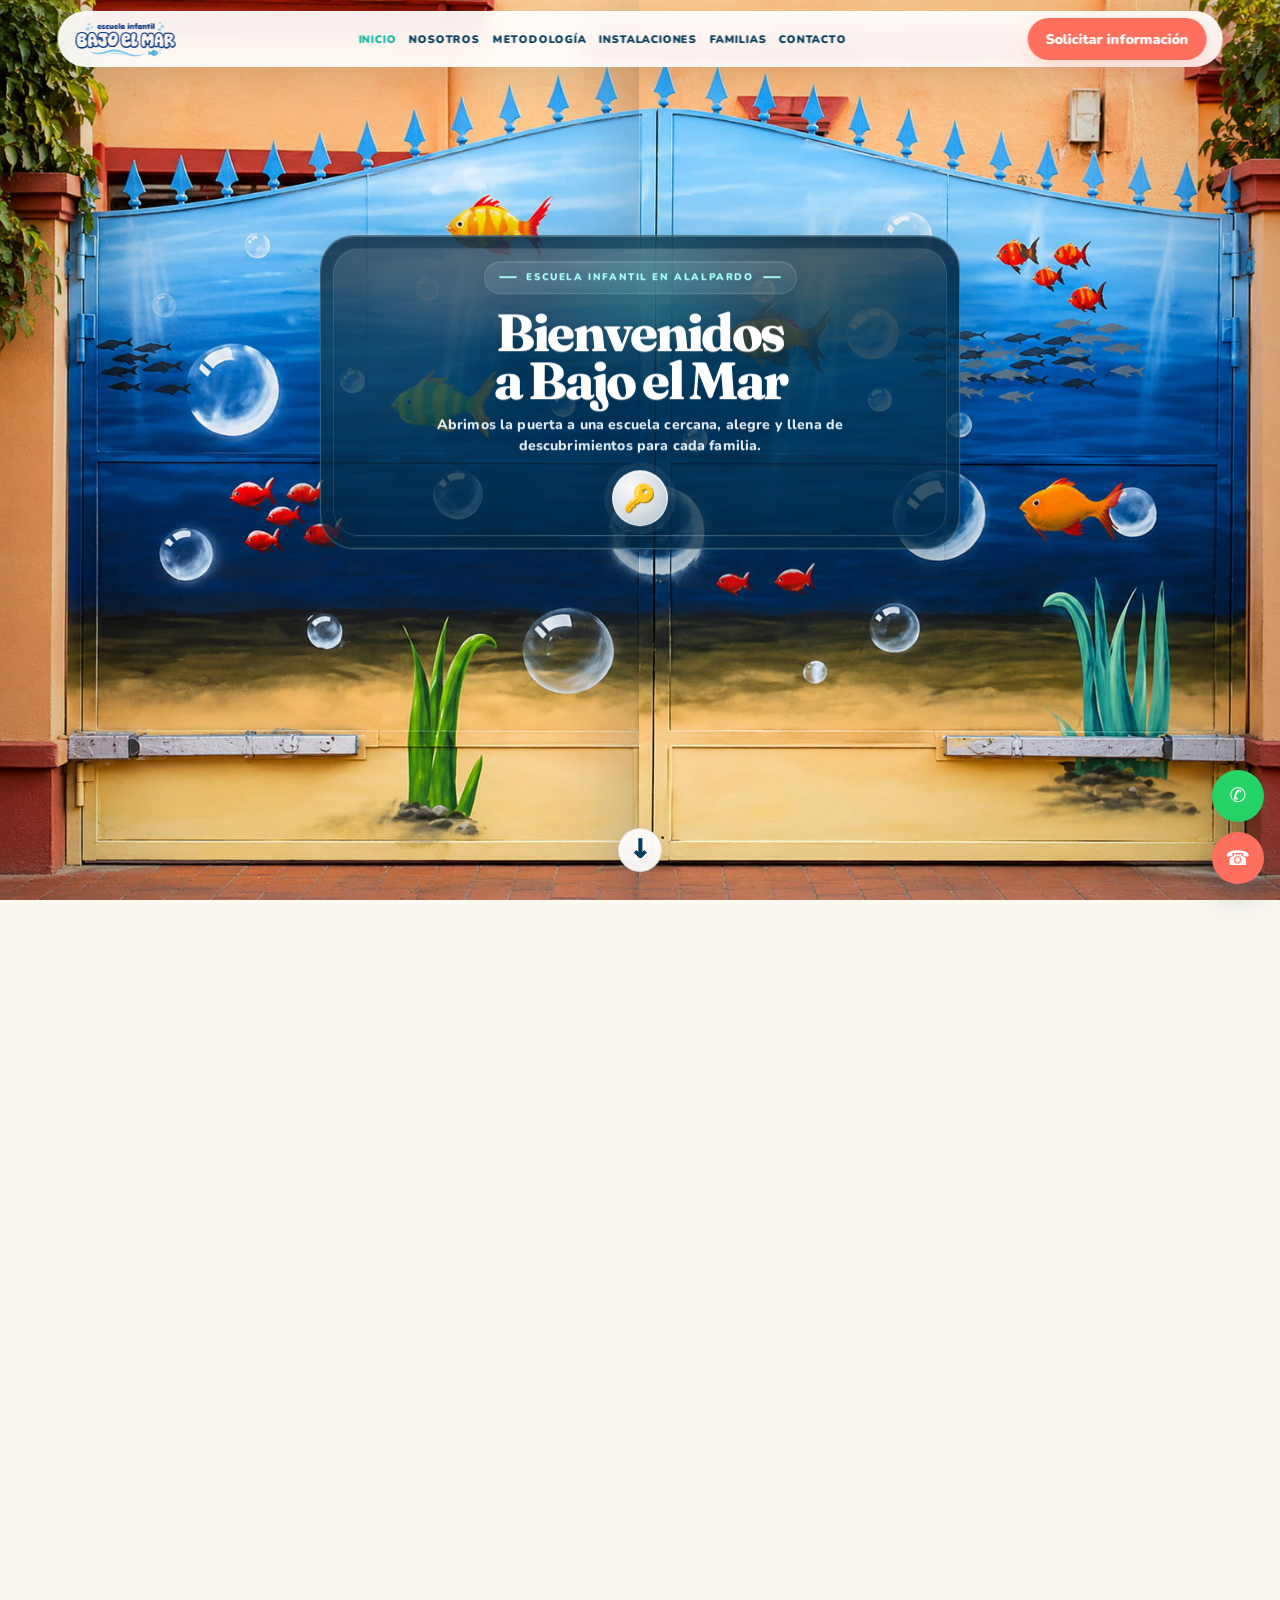
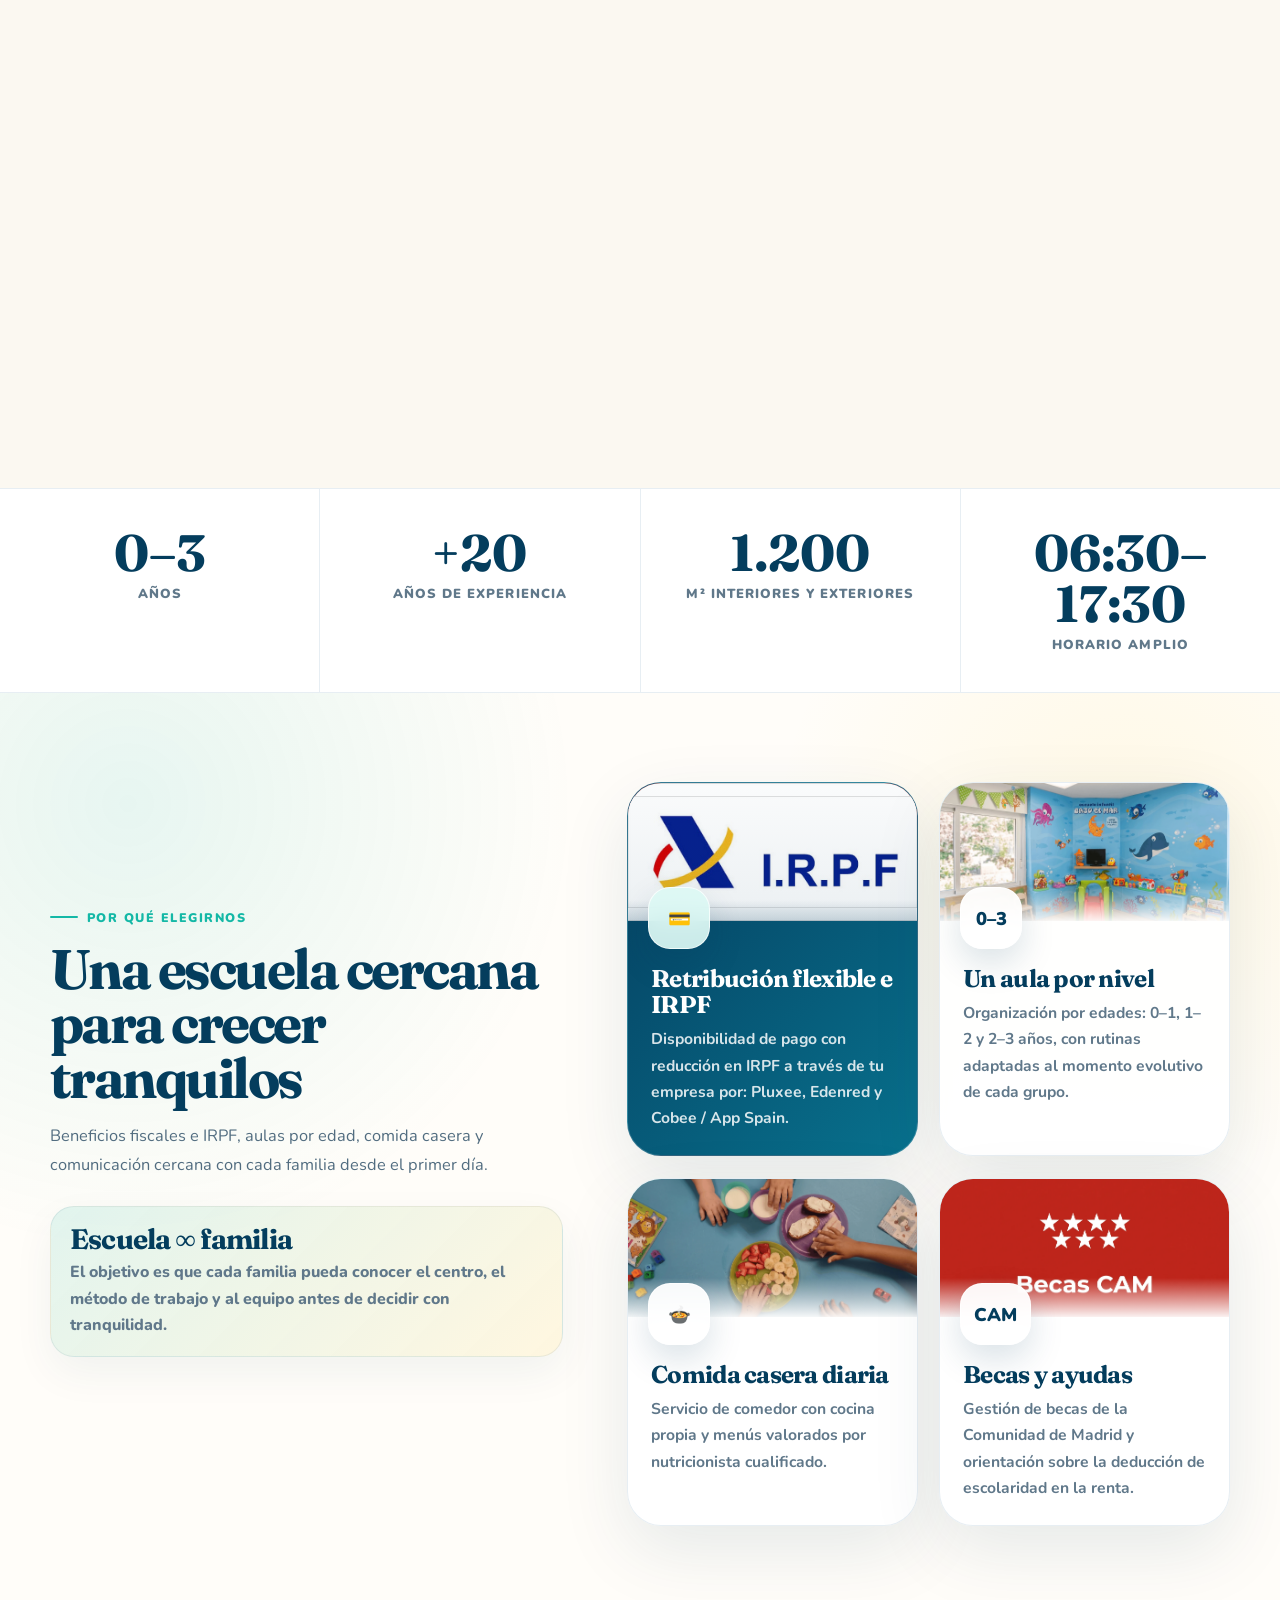
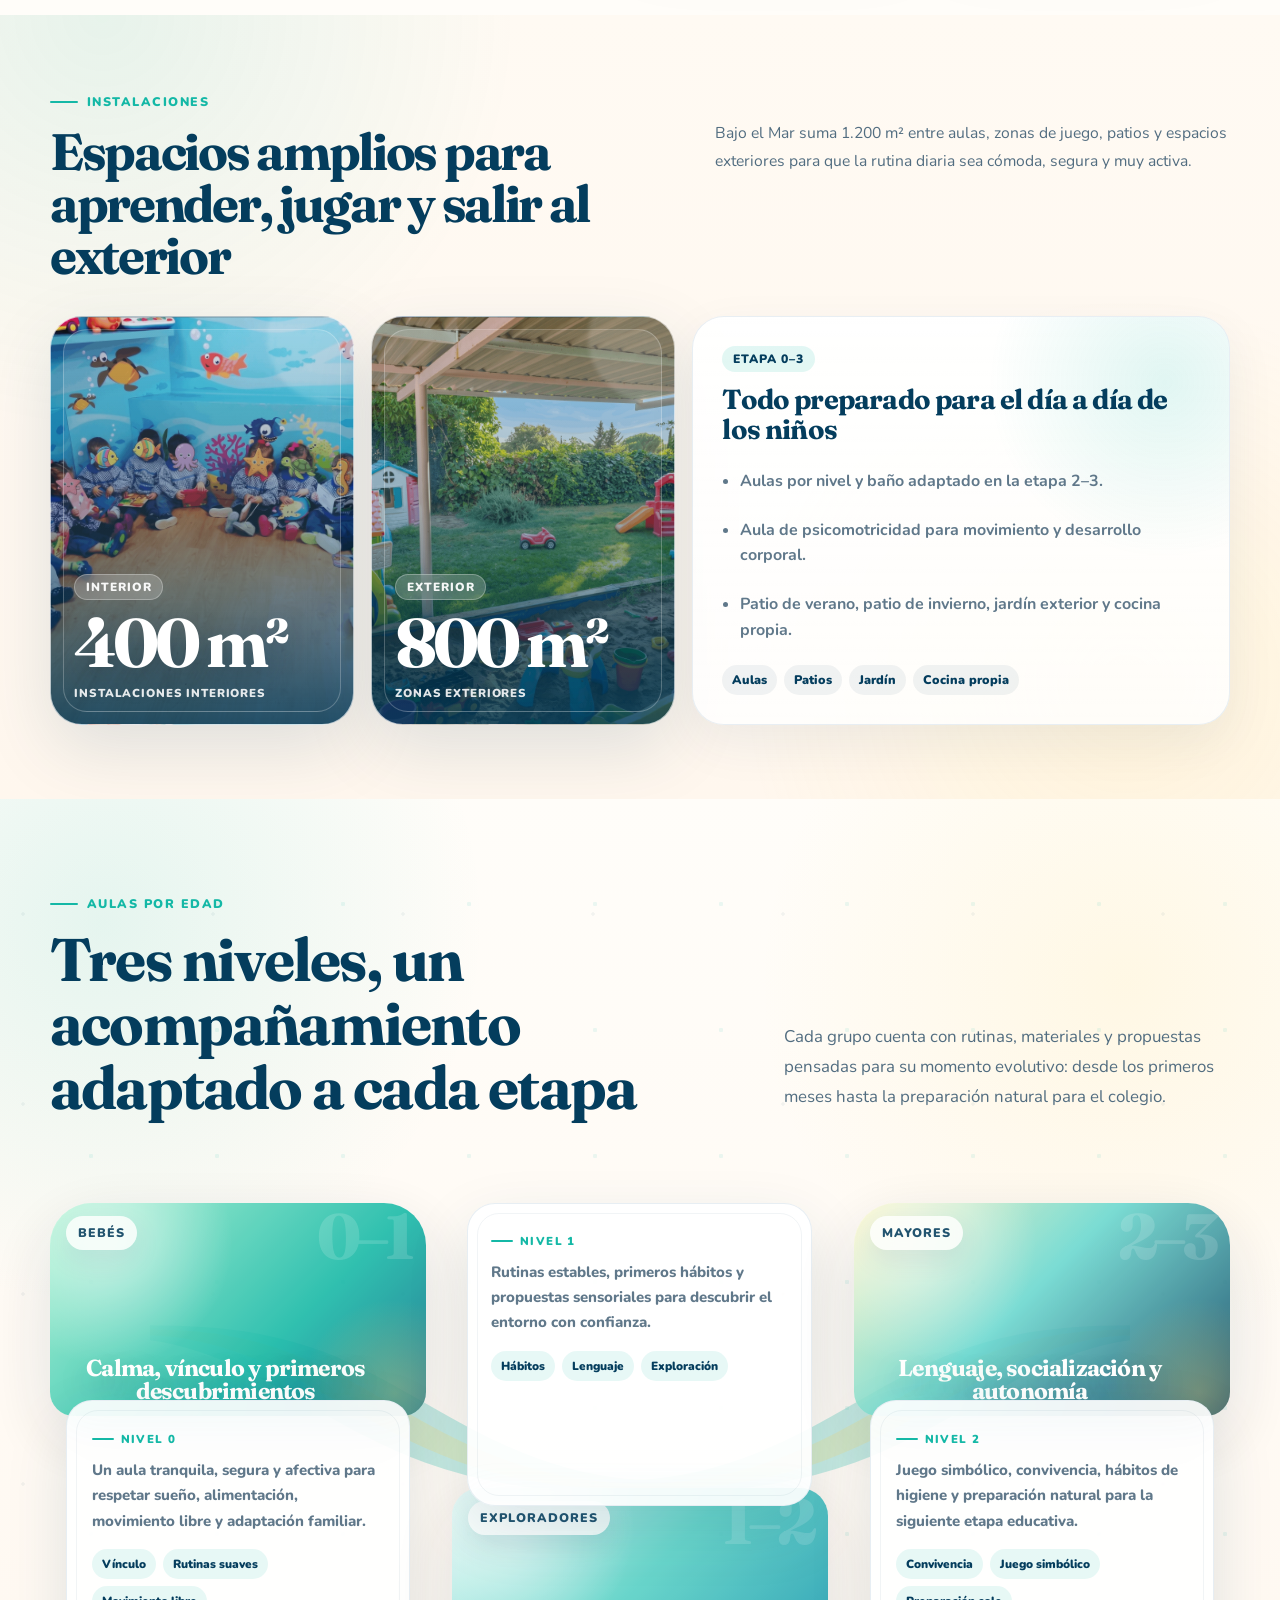
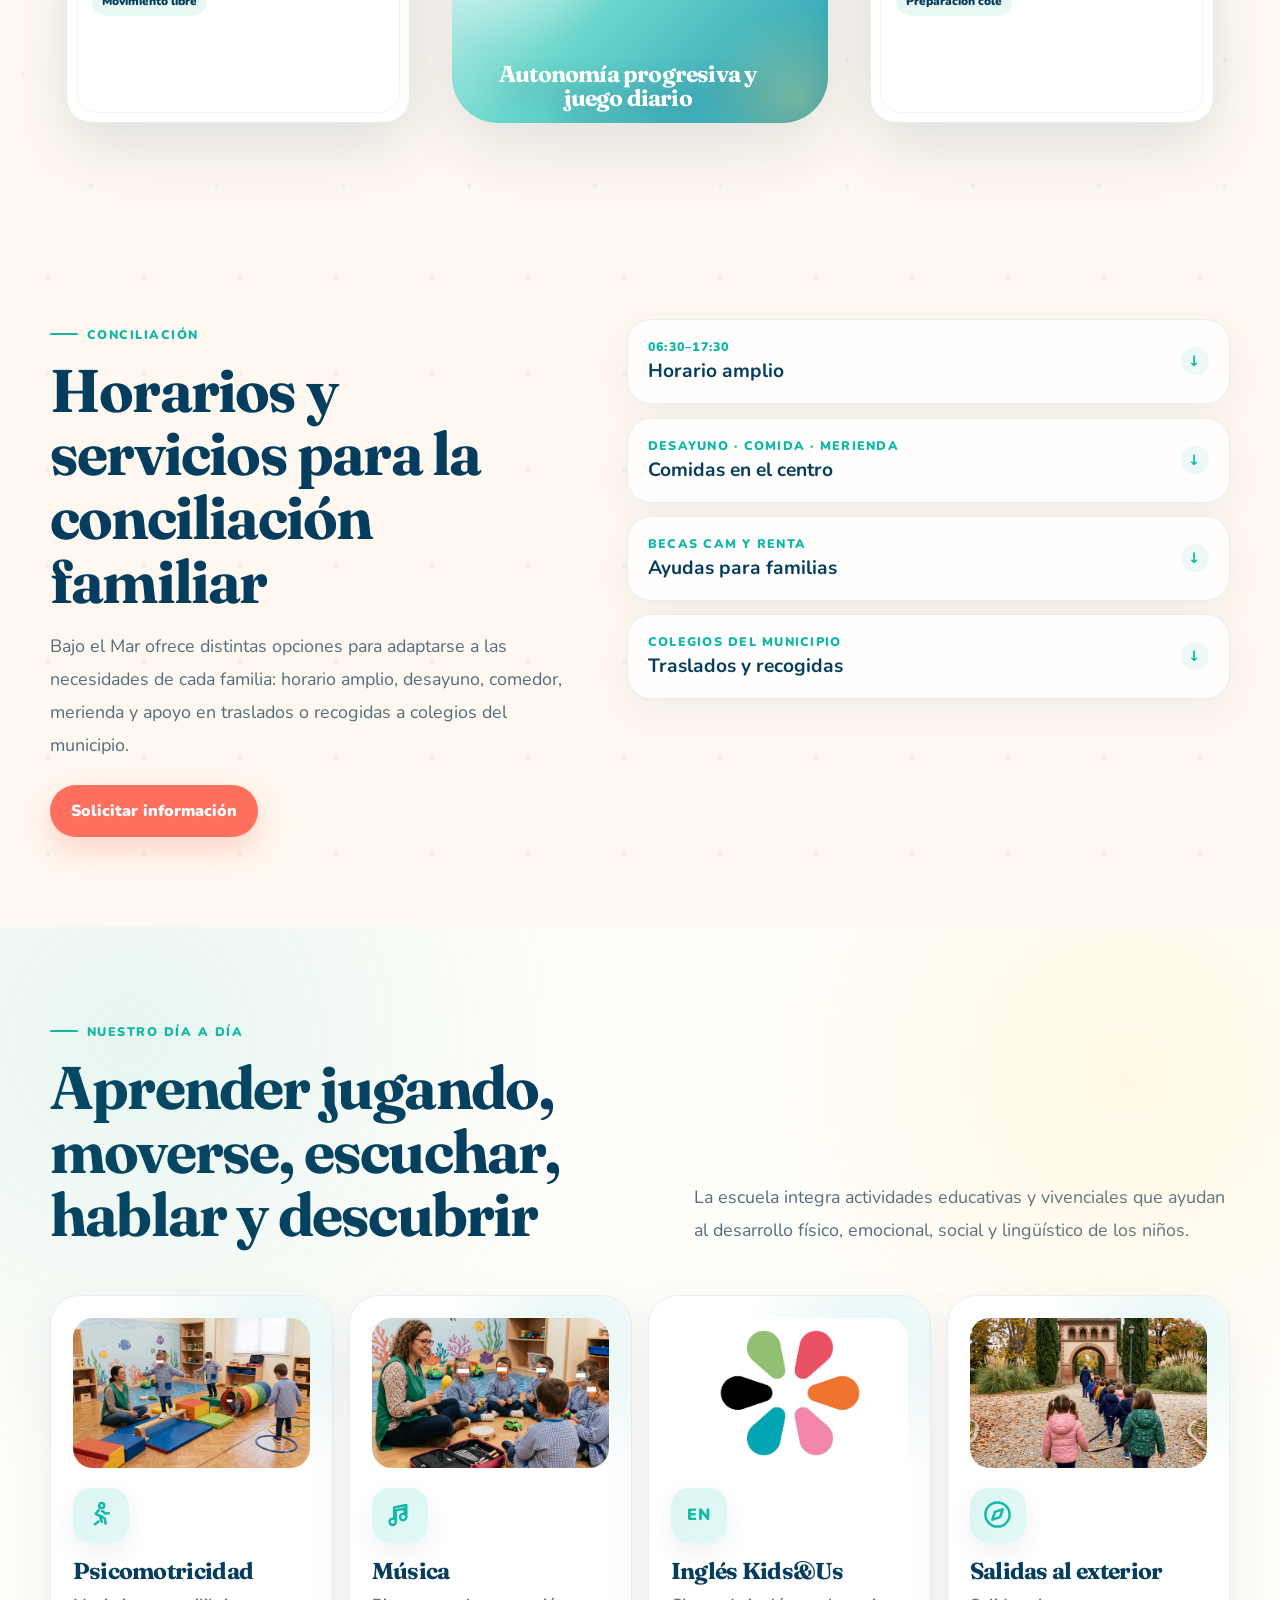
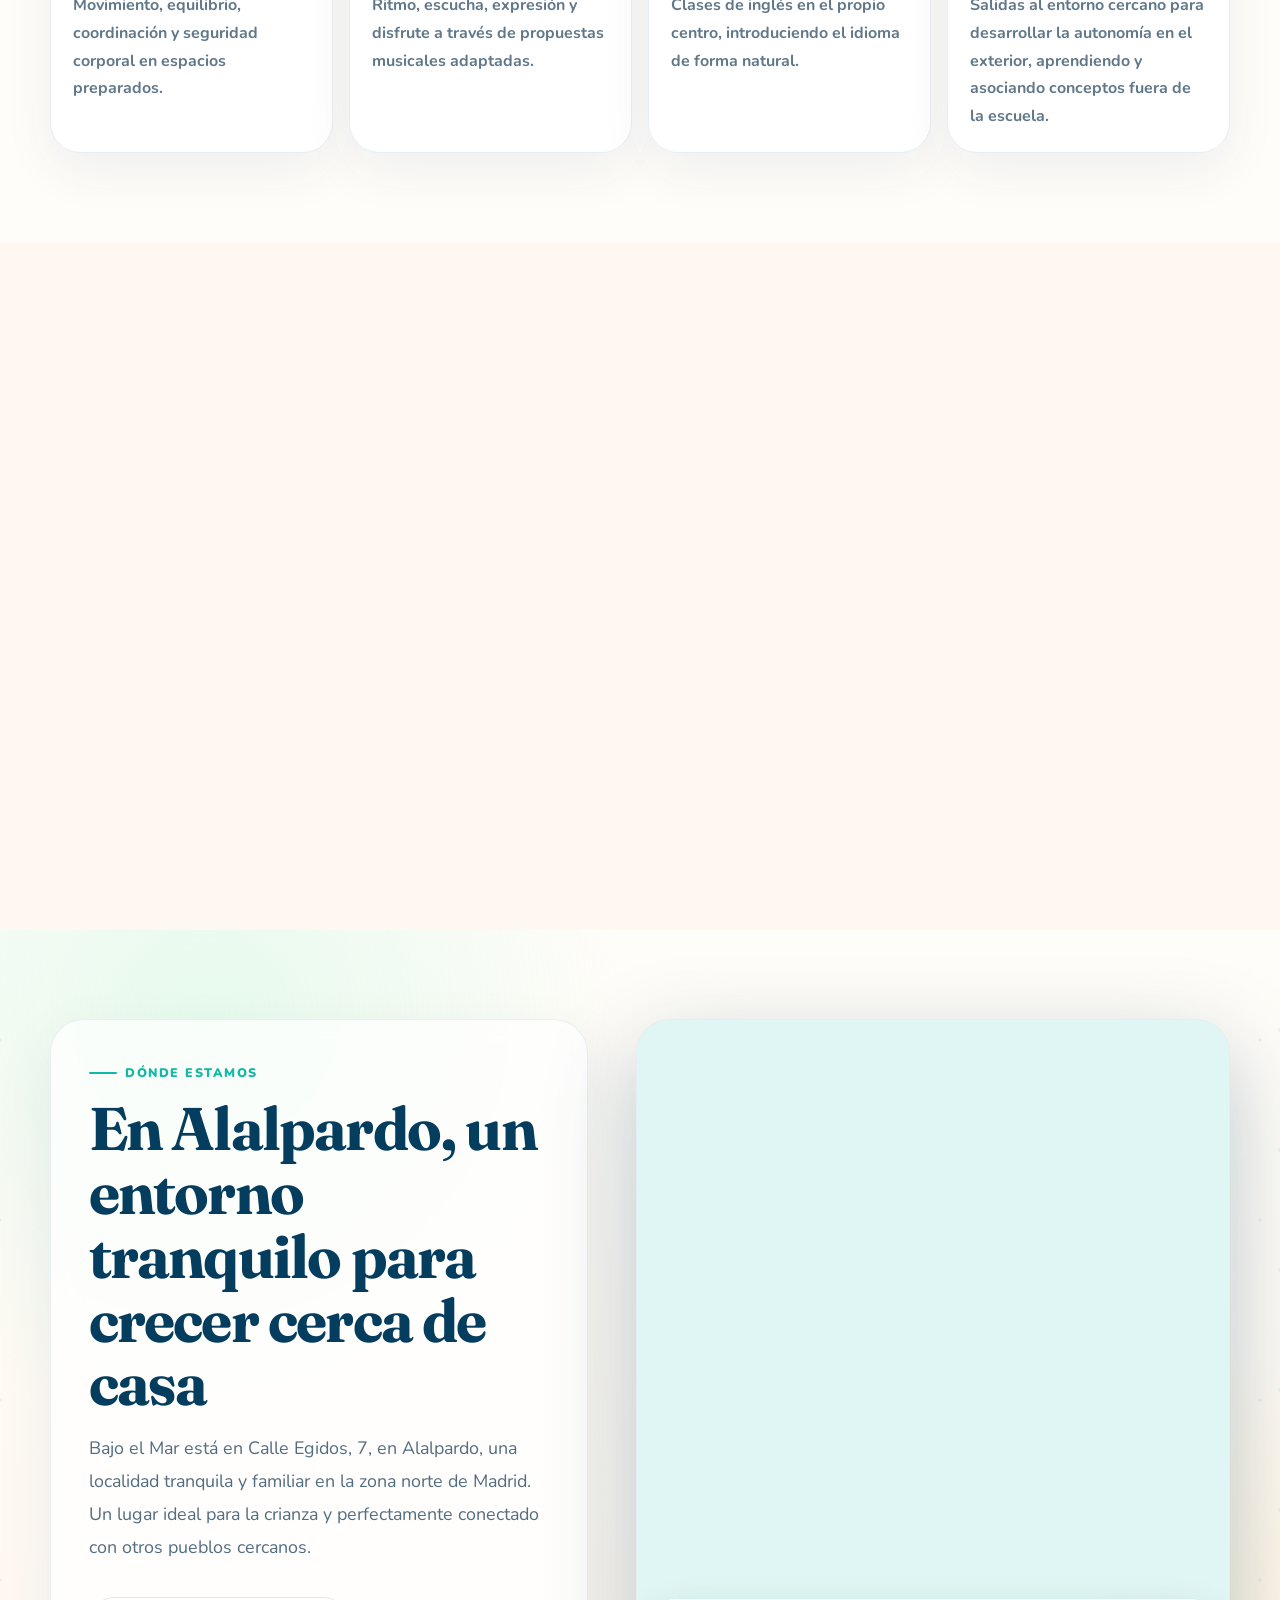
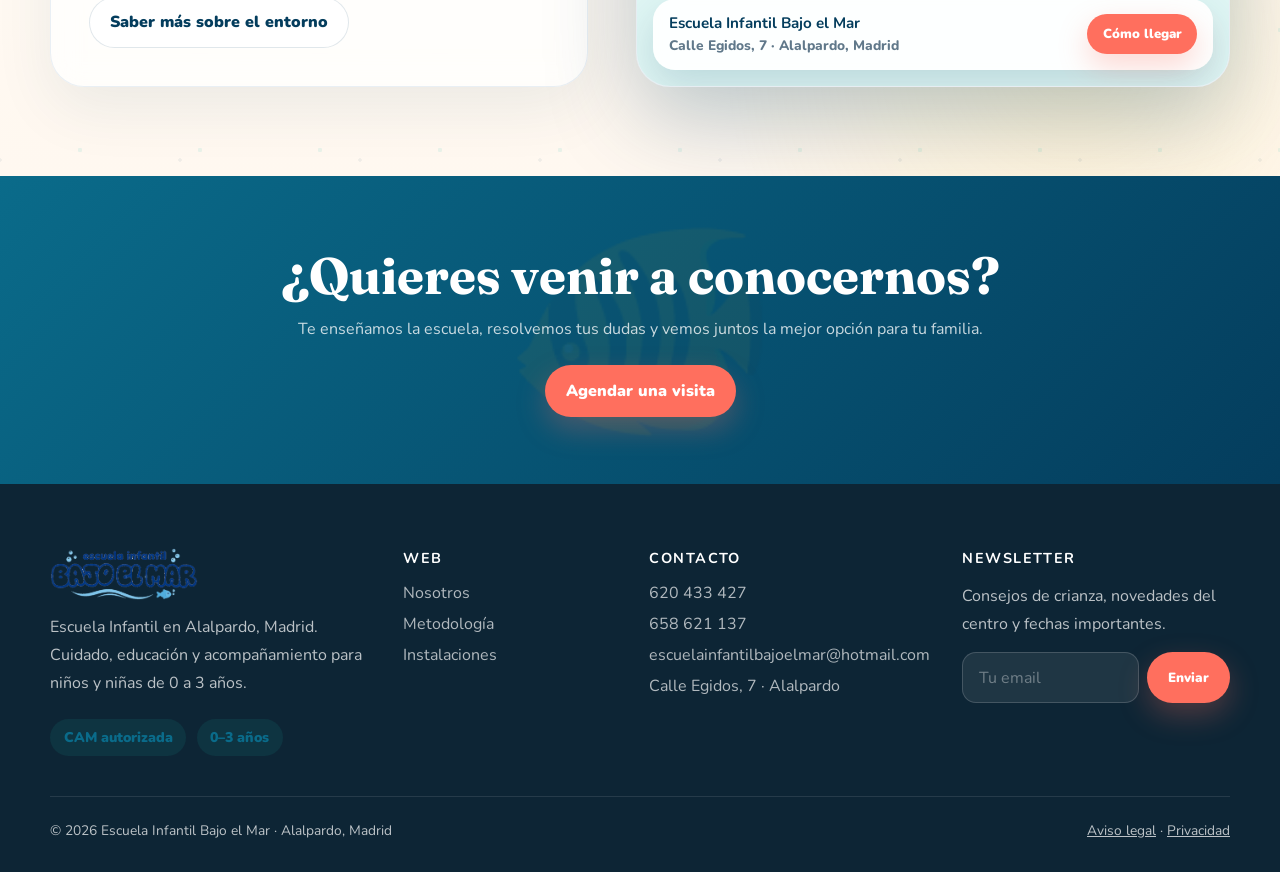
==== commit c657e789: "Fix Exploradores mobile order so all stage headers are consistently on top" ====
--- a/index.html
+++ b/index.html
@@ -3721,25 +3721,17 @@
 
 @media (max-width: 980px) {
   .age-section-premium .age-stage-baby .age-stage-visual,
+  .age-section-premium .age-stage-explorer .age-stage-visual,
   .age-section-premium .age-stage-ready .age-stage-visual {
     order: 1 !important;
   }
 
   .age-section-premium .age-stage-baby .age-stage-copy,
+  .age-section-premium .age-stage-explorer .age-stage-copy,
   .age-section-premium .age-stage-ready .age-stage-copy {
     order: 2 !important;
     margin: -1rem .85rem 0 !important;
     min-height: auto !important;
-  }
-
-  .age-section-premium .age-stage-explorer .age-stage-copy {
-    order: 1 !important;
-    margin: 0 .85rem -.9rem !important;
-    min-height: auto !important;
-  }
-
-  .age-section-premium .age-stage-explorer .age-stage-visual {
-    order: 2 !important;
   }
 }
 </style>
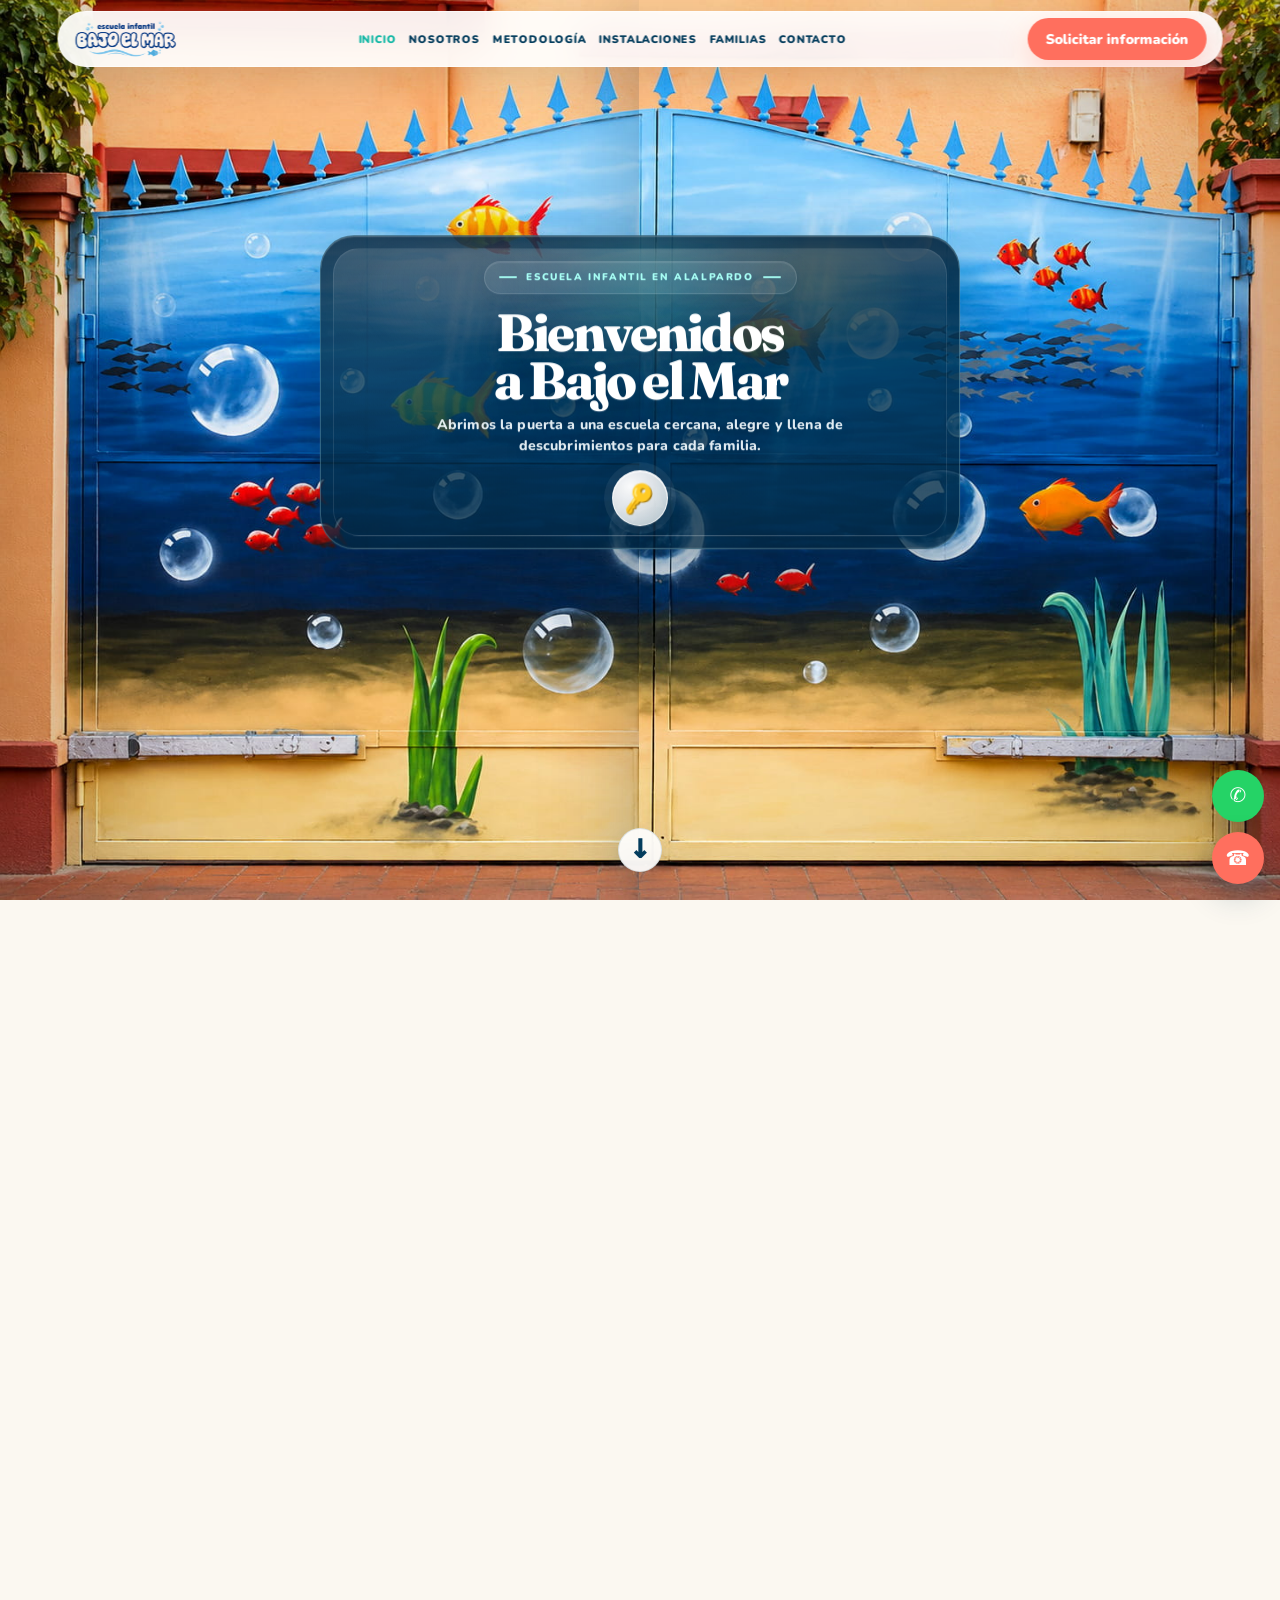
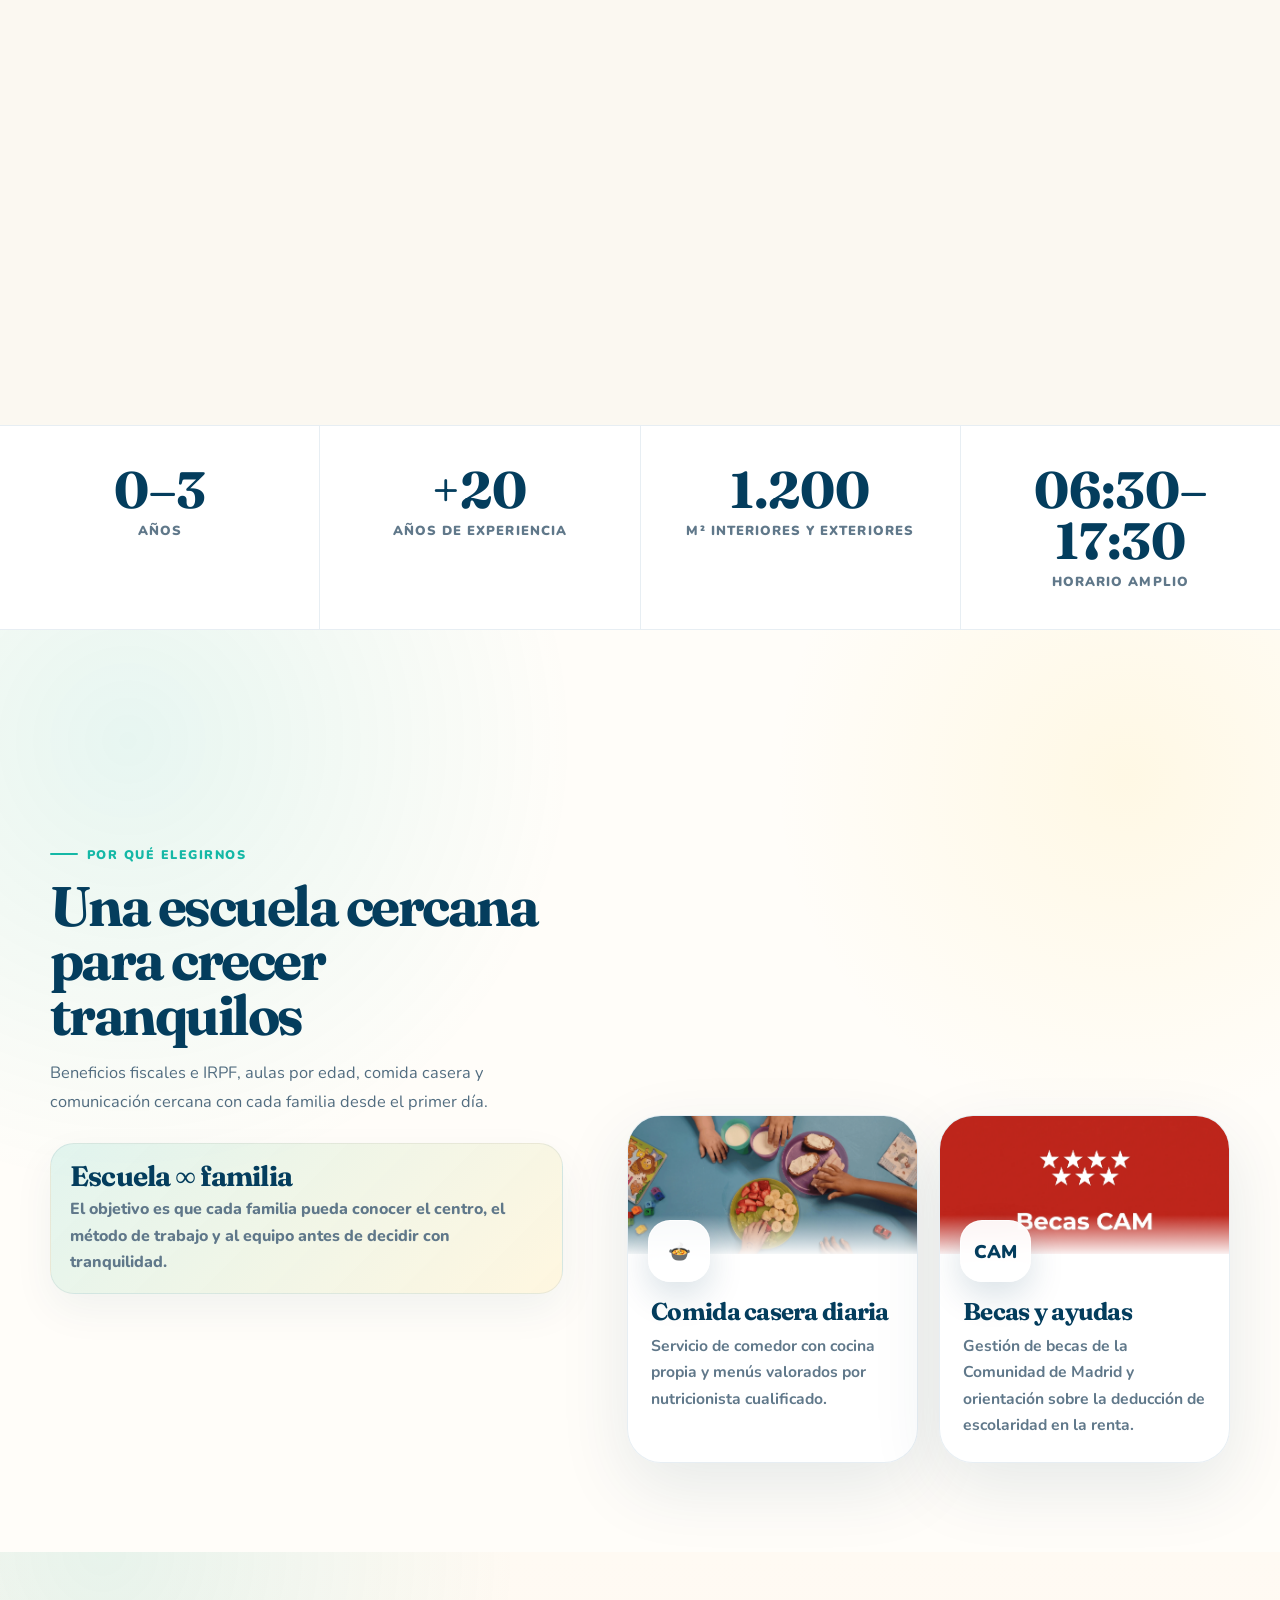
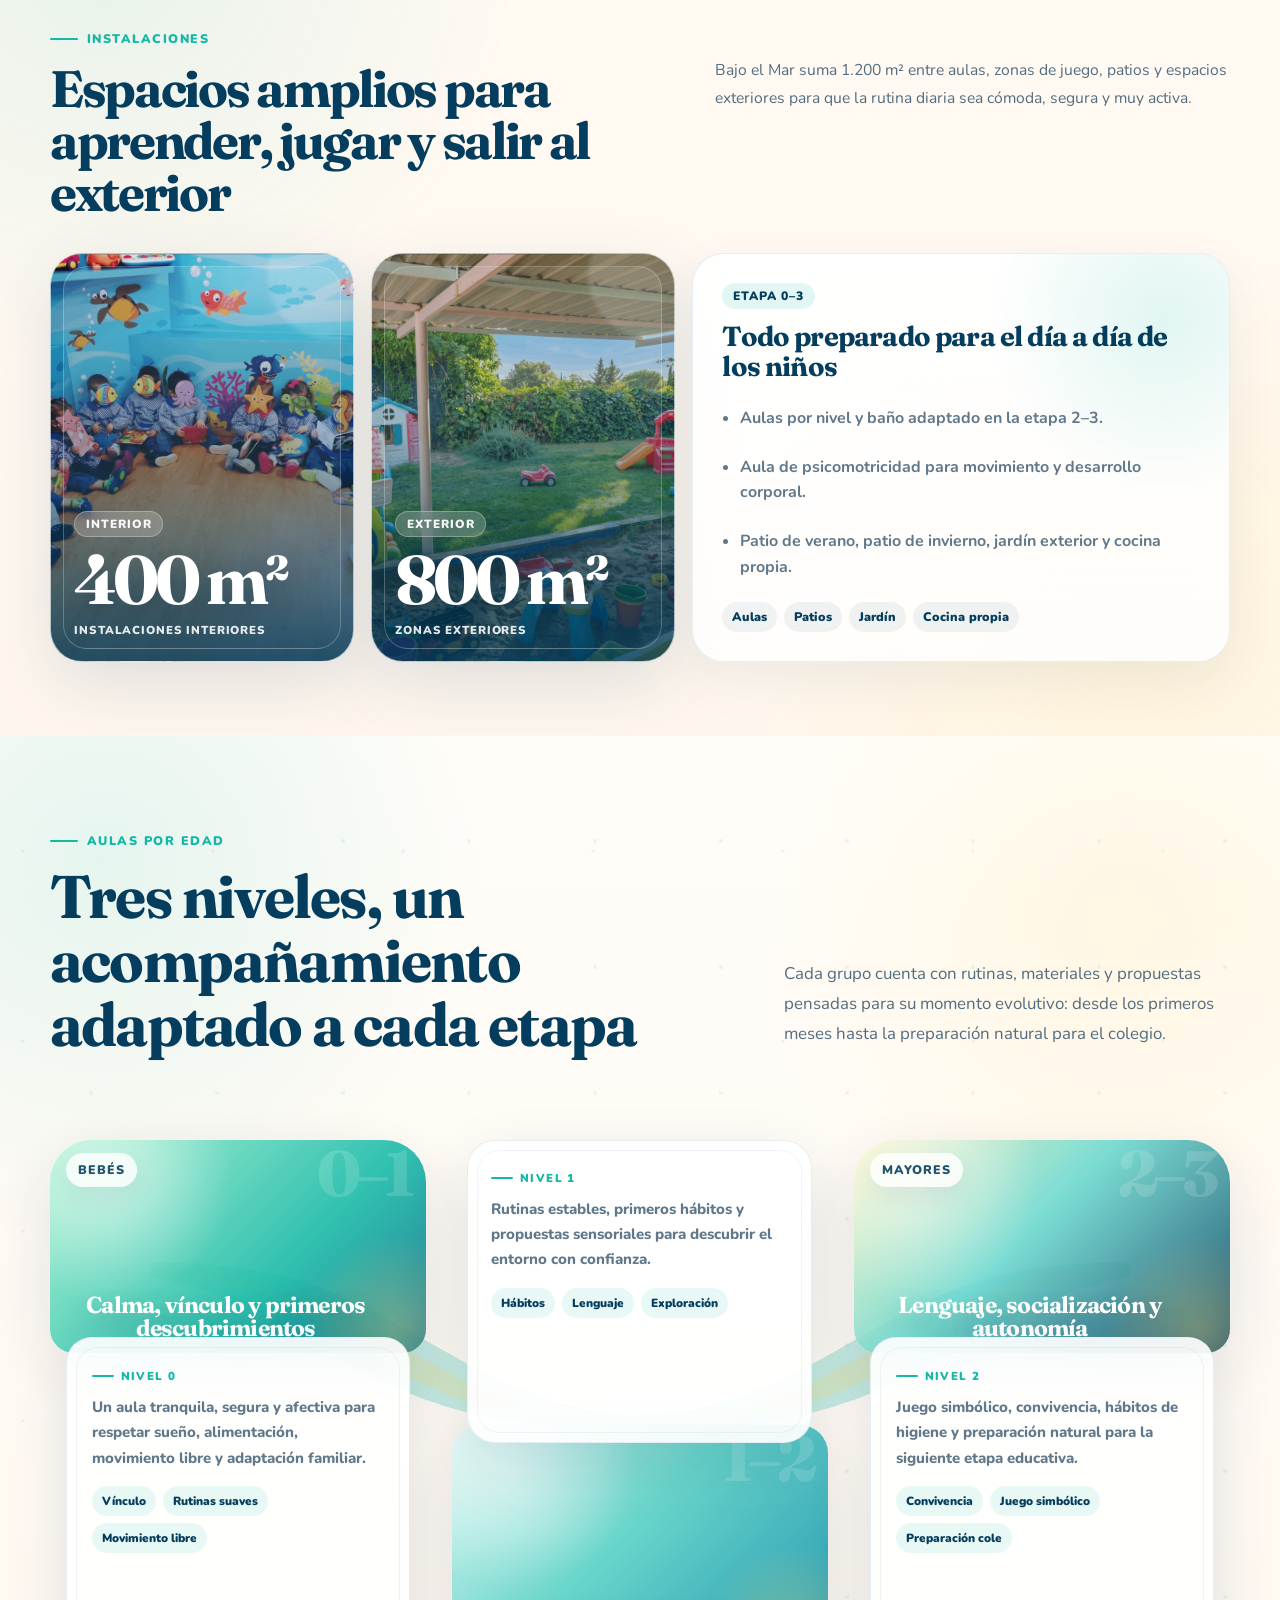
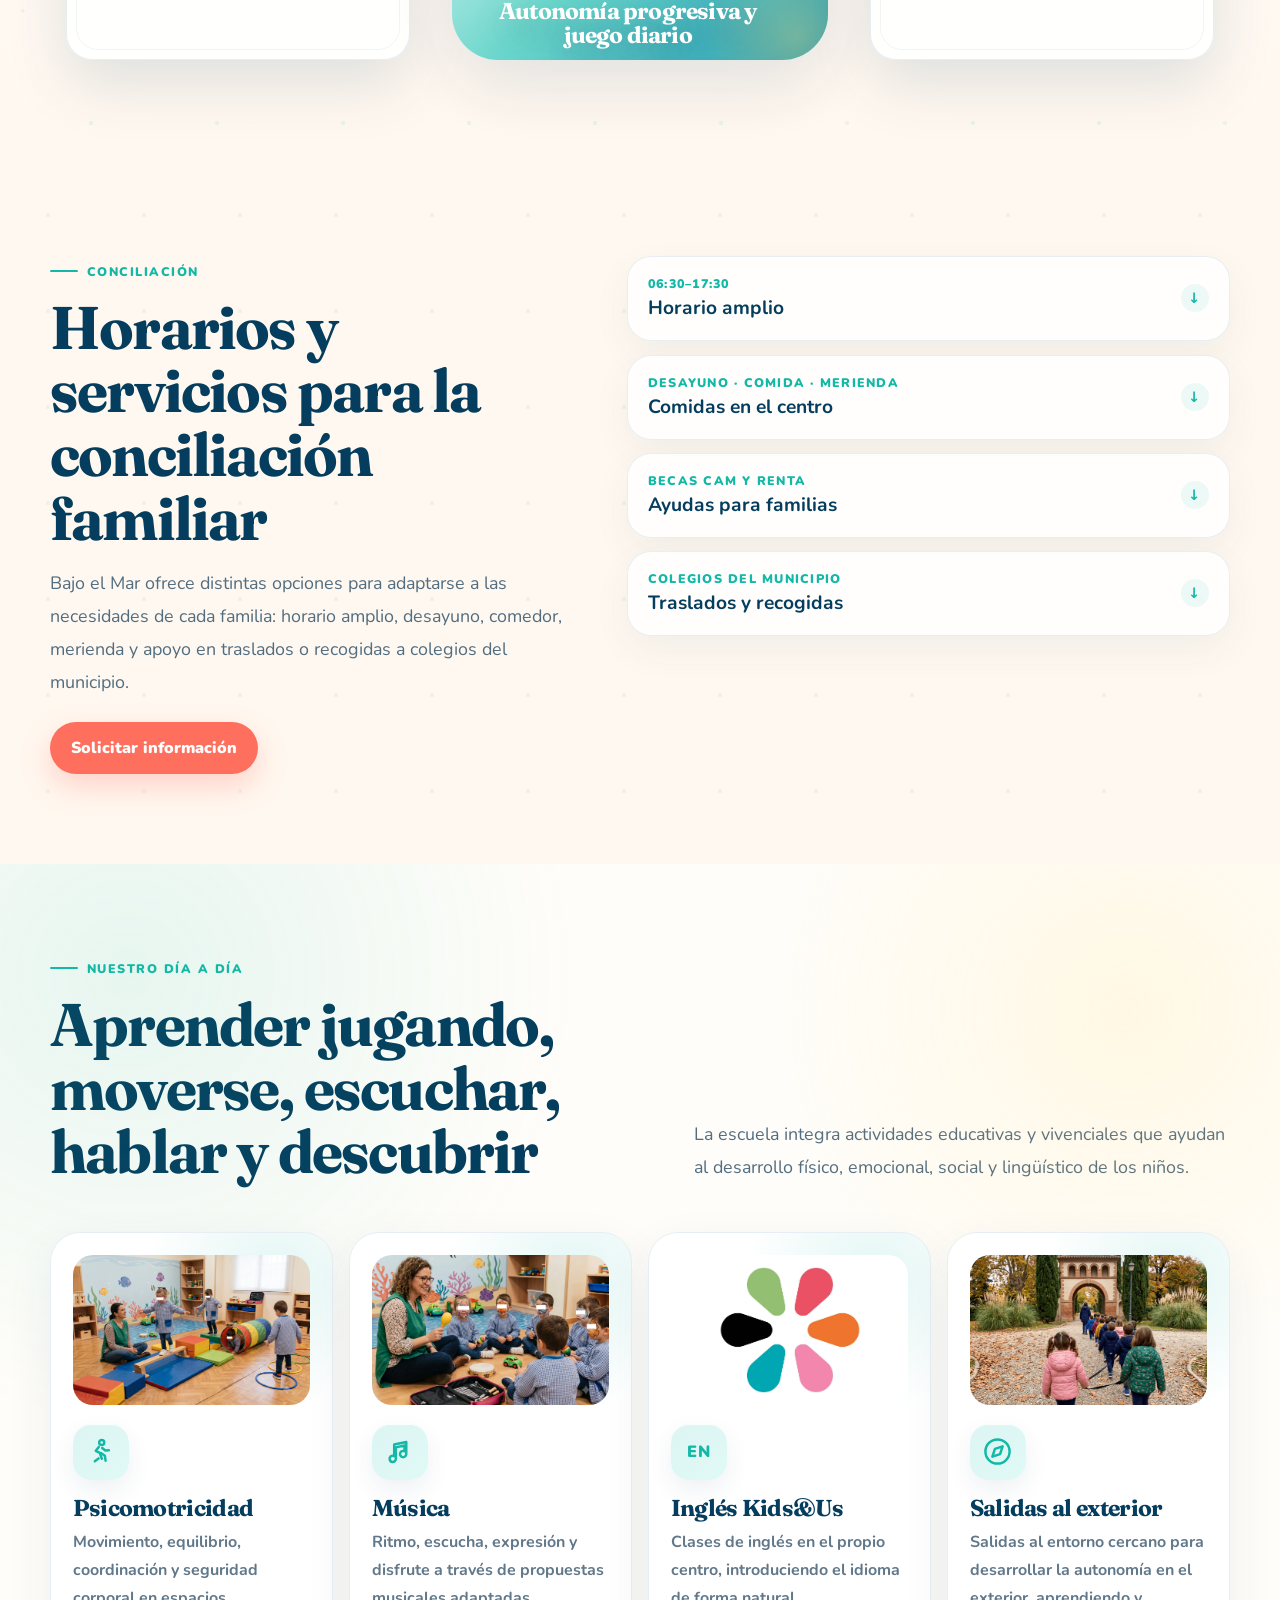
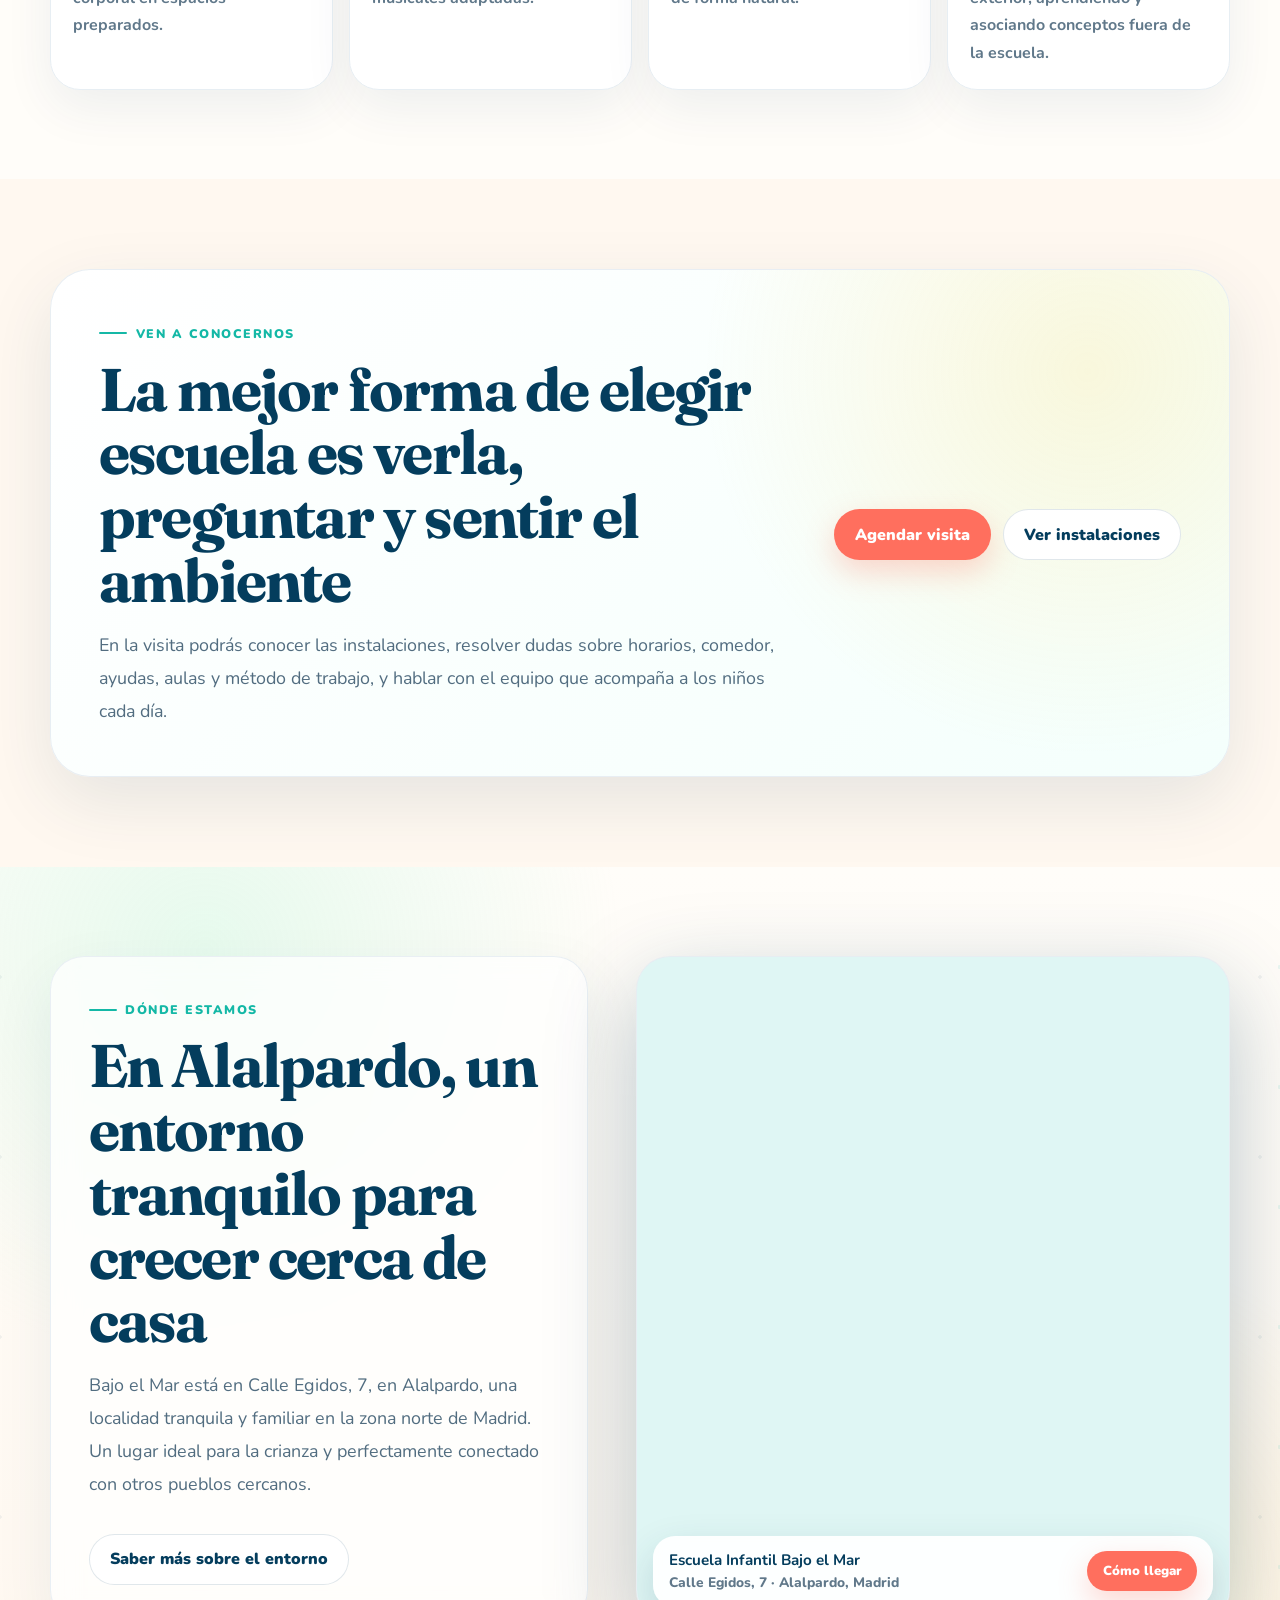
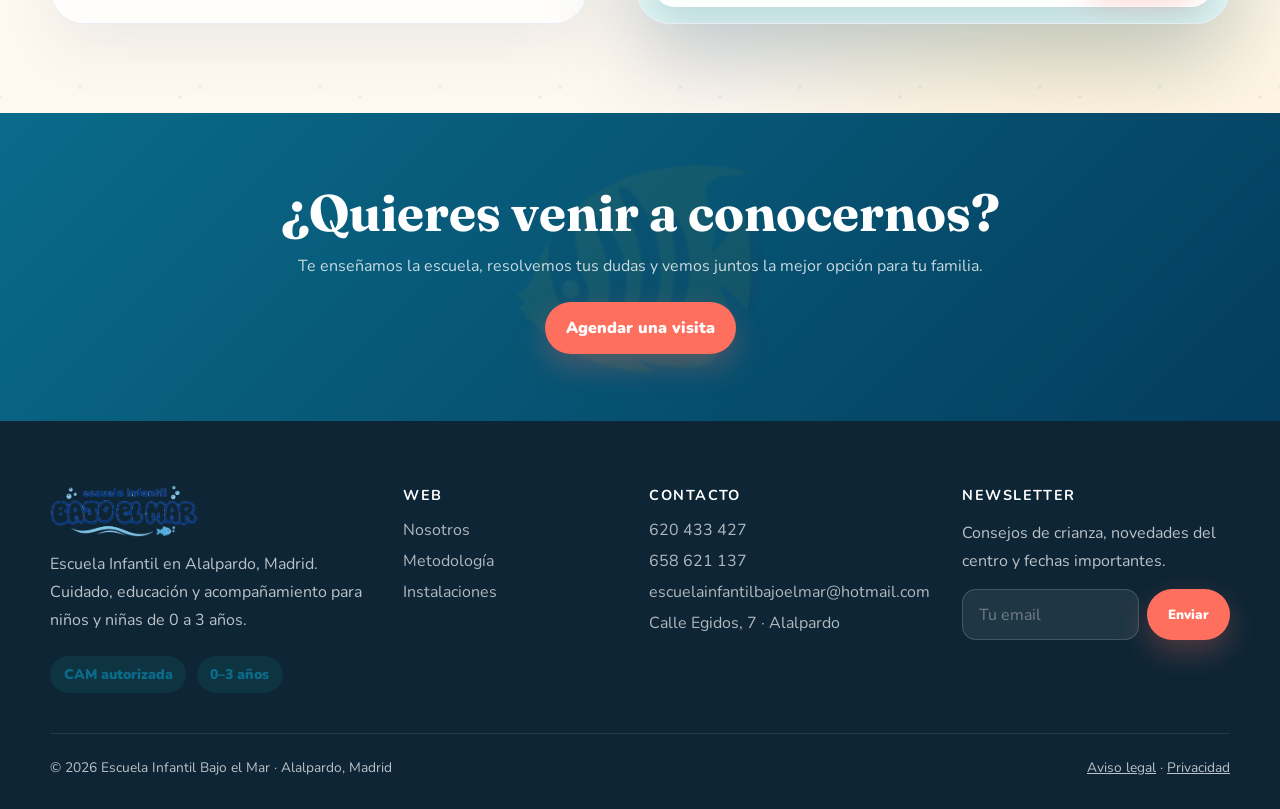
==== commit 59db5292: "Reduce scroll height and damp fish wiggling/travel distance for smooth transitions" ====
--- a/index.html
+++ b/index.html
@@ -609,7 +609,7 @@
 
 <style id="belm-final-overrides">
   /* Ajuste final: placa temática, peces tipo puerta y secuencia limpia */
-  .home-gate-hero { min-height: 232vh; }
+  .home-gate-hero { min-height: 145vh; }
 
   .door-panel { box-shadow: 0 28px 90px rgba(0, 30, 54, .28); }
   .door-opening-glow {
@@ -726,7 +726,7 @@
 
   @media (max-width: 768px) {
     .home-gate-hero {
-      min-height: 120vh !important;
+      min-height: 105vh !important;
     }
     .hero-intro {
       display: none !important;
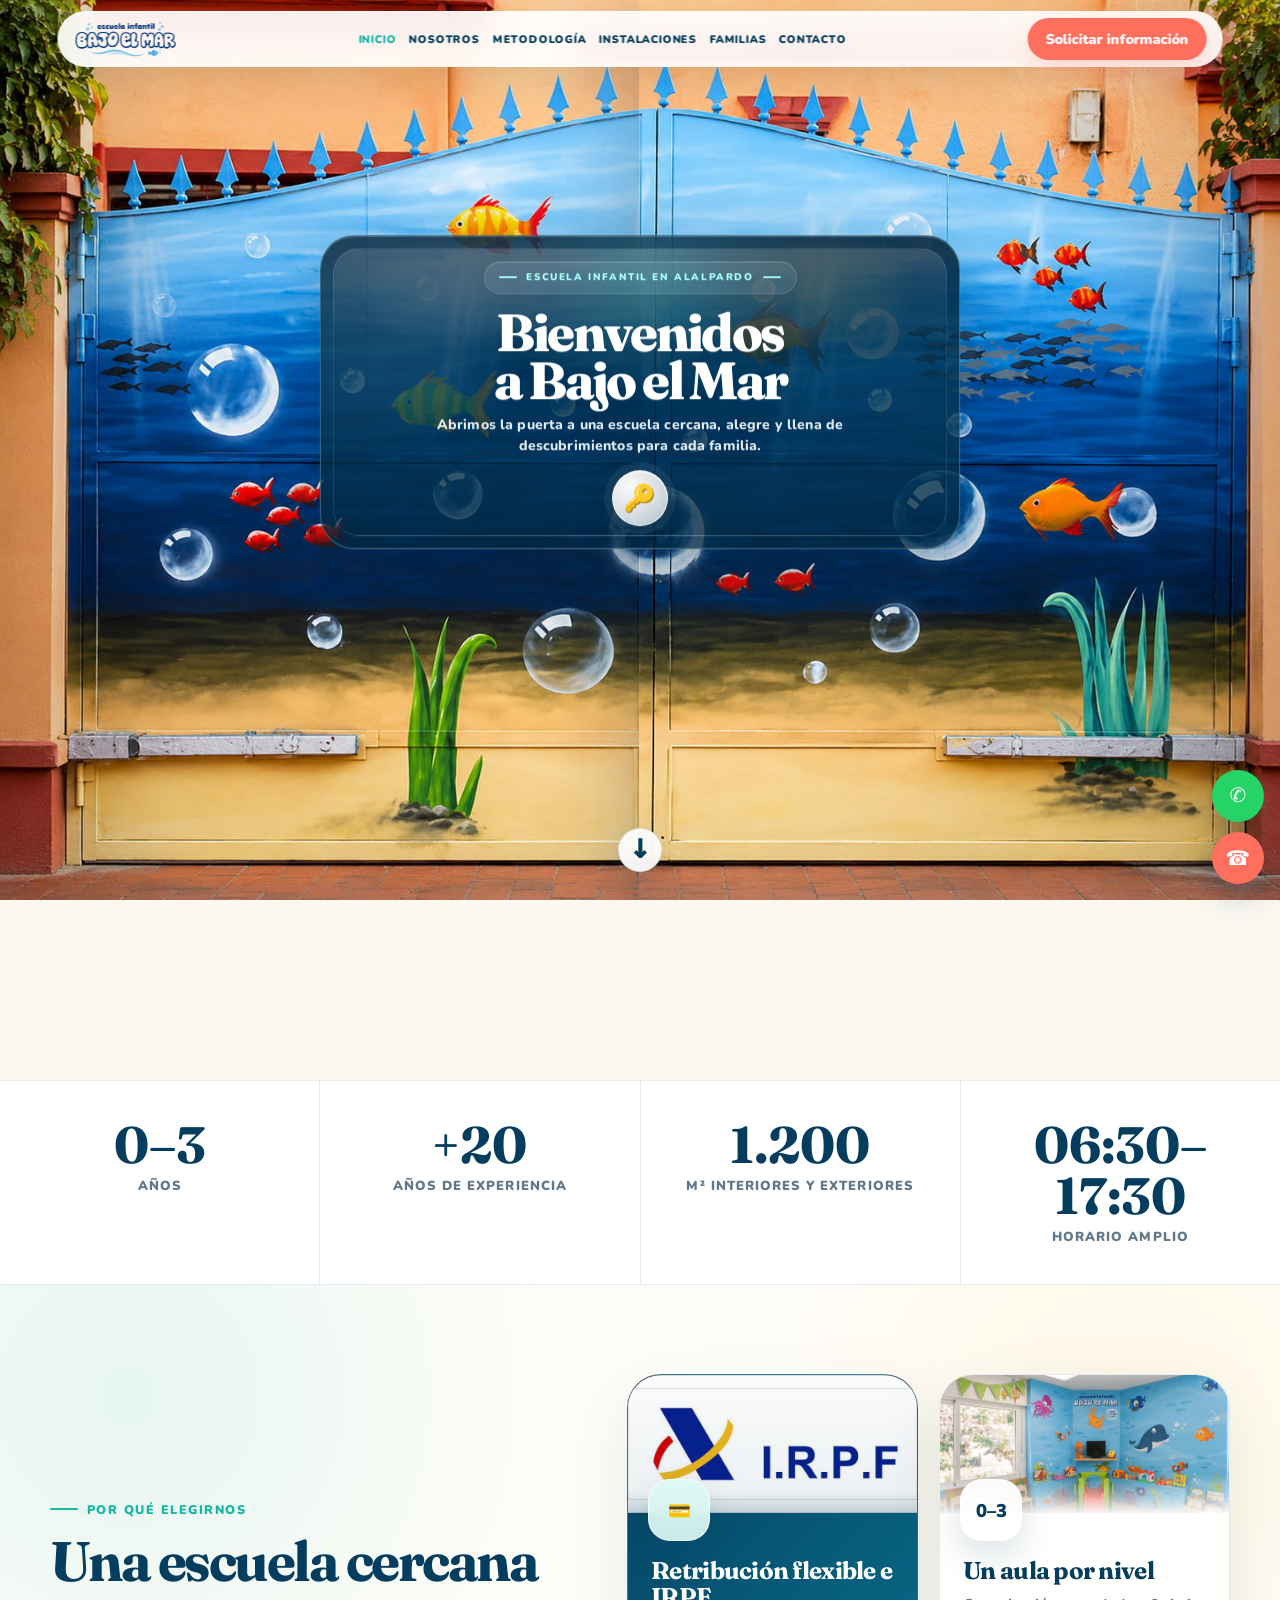
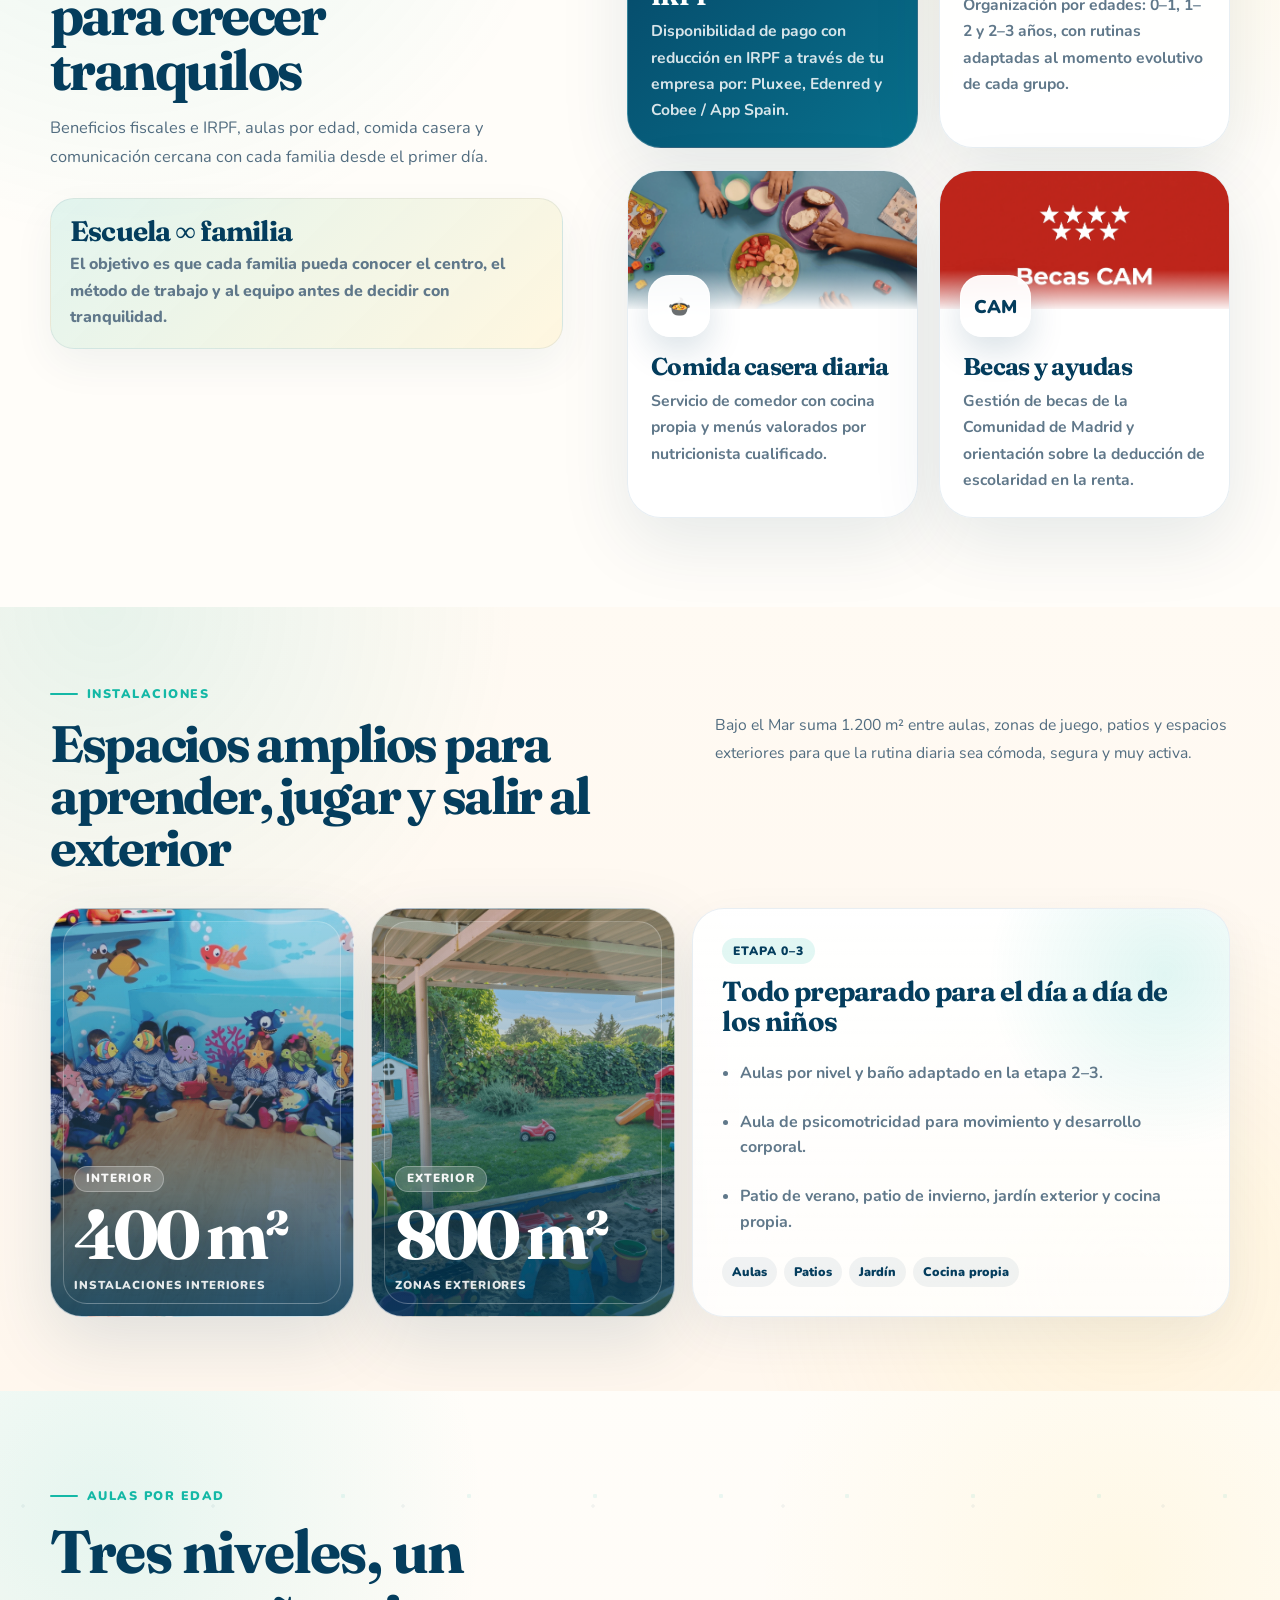
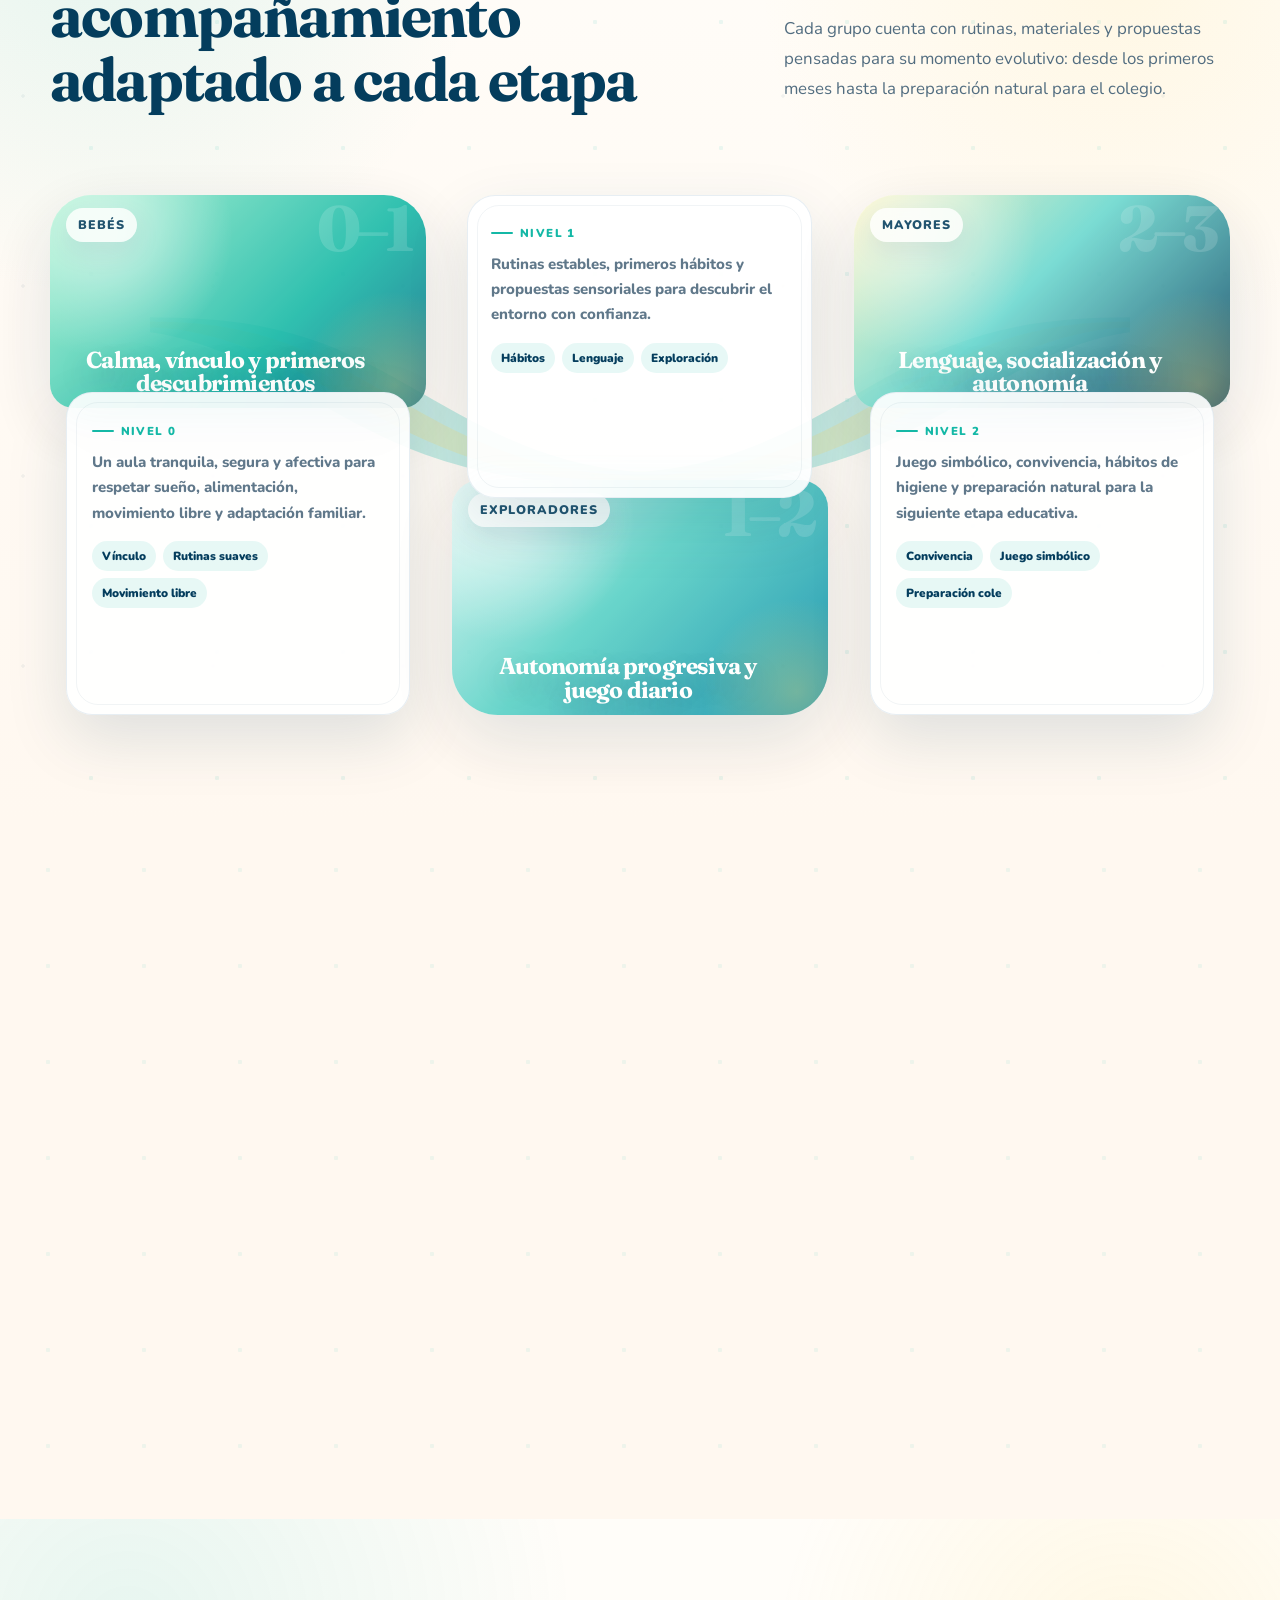
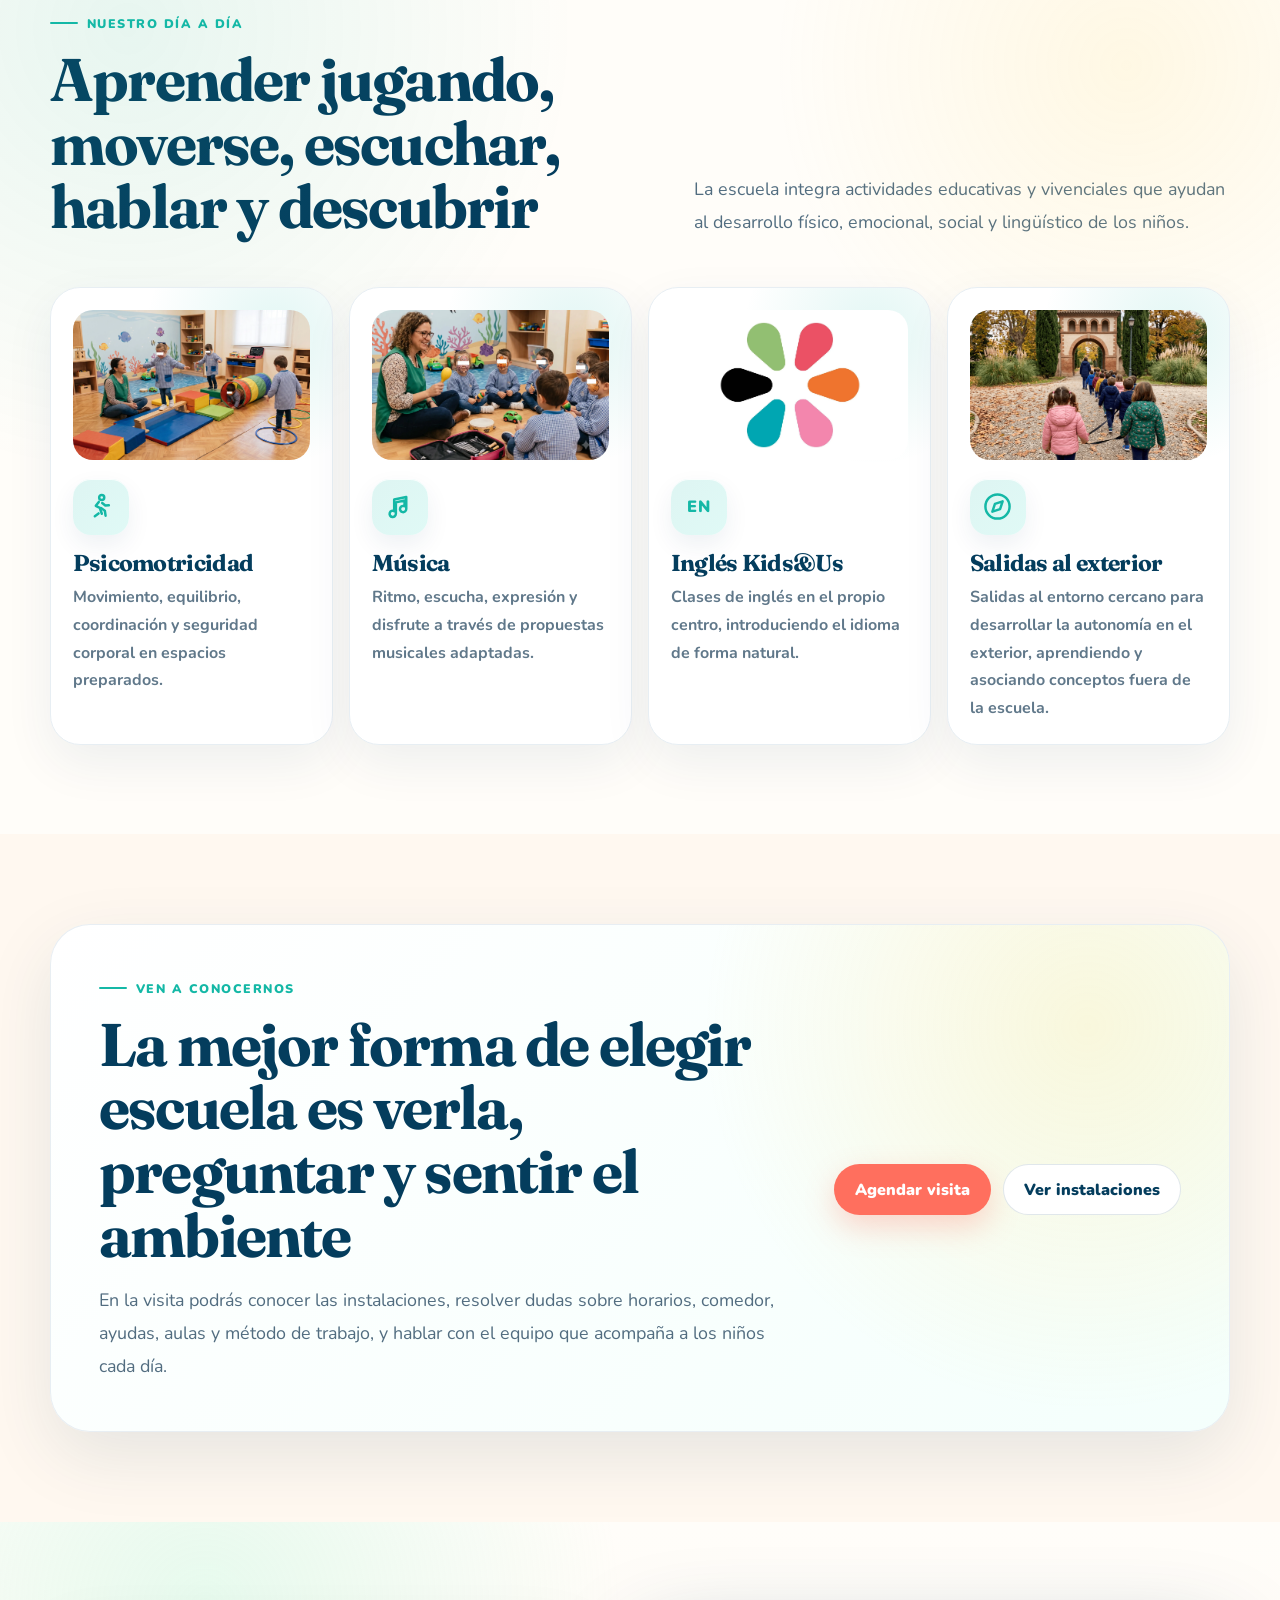
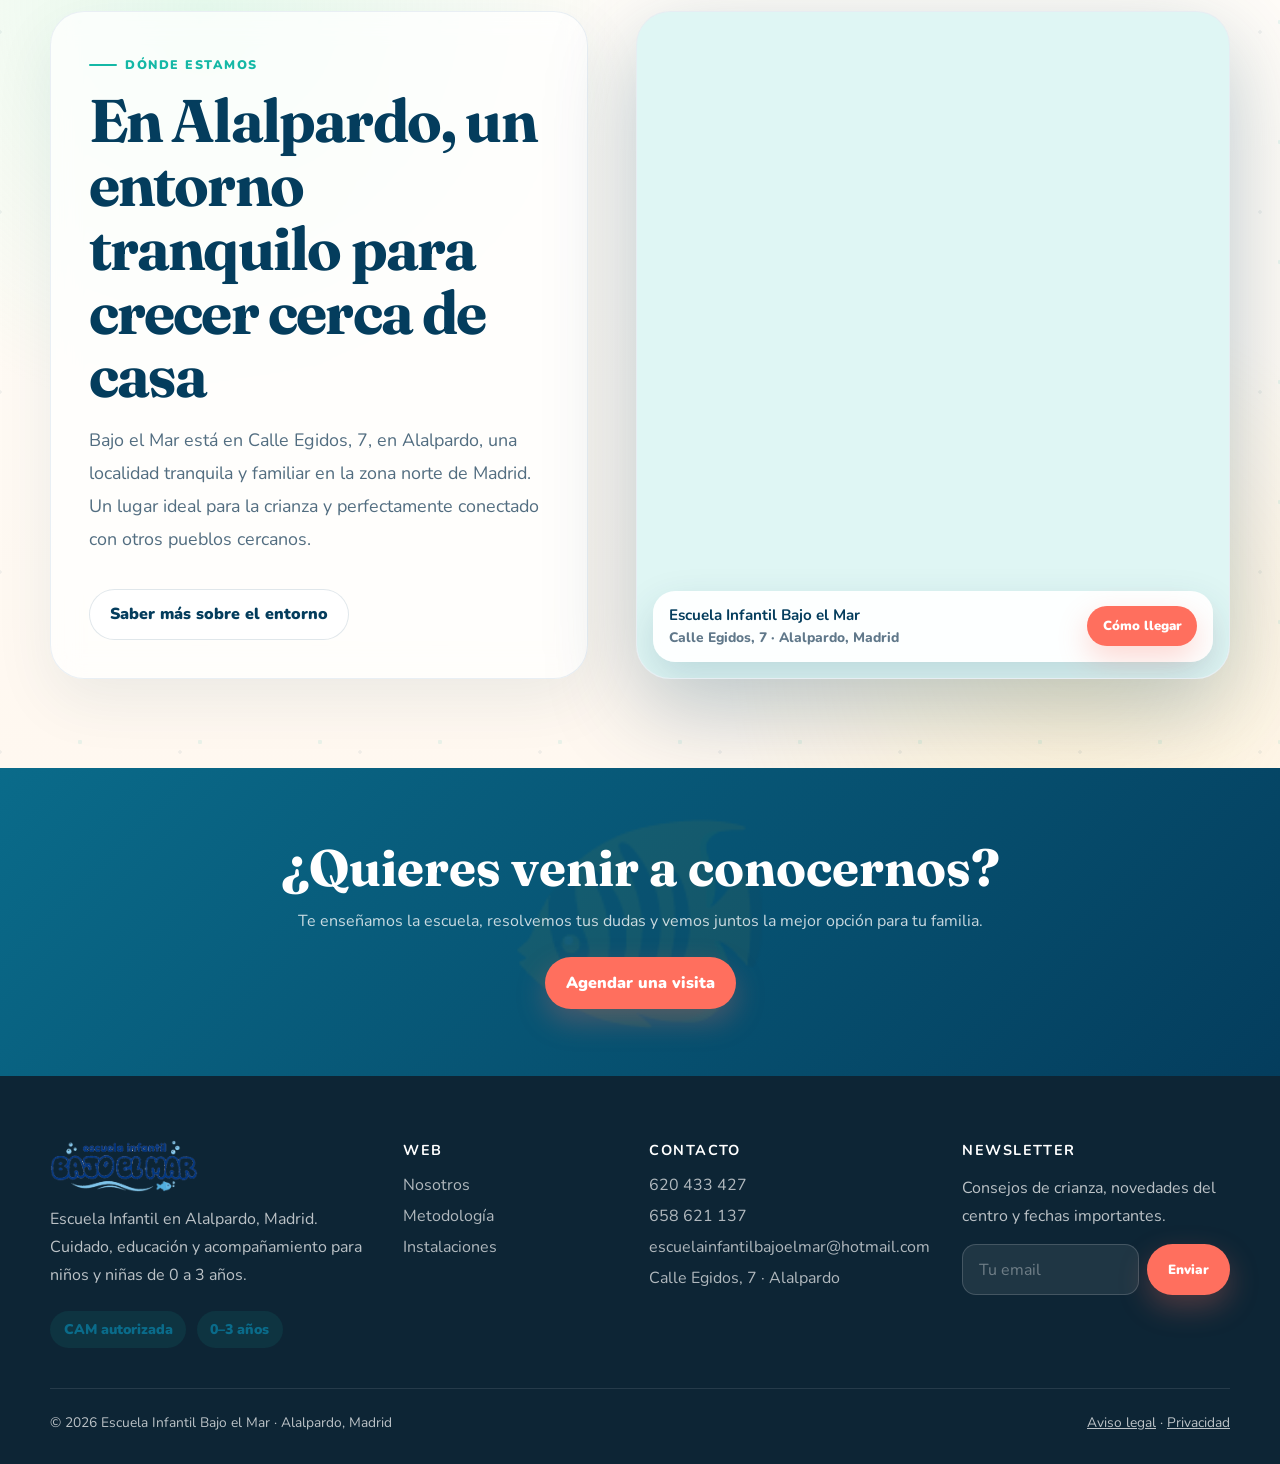
==== commit 211cfeb3: "Force short gate hero height using !important overrides for smooth transition" ====
--- a/index.html
+++ b/index.html
@@ -609,7 +609,7 @@
 
 <style id="belm-final-overrides">
   /* Ajuste final: placa temática, peces tipo puerta y secuencia limpia */
-  .home-gate-hero { min-height: 145vh; }
+  .home-gate-hero { height: 120vh !important; min-height: auto !important; }
 
   .door-panel { box-shadow: 0 28px 90px rgba(0, 30, 54, .28); }
   .door-opening-glow {
@@ -726,7 +726,8 @@
 
   @media (max-width: 768px) {
     .home-gate-hero {
-      min-height: 105vh !important;
+      height: 102vh !important;
+      min-height: auto !important;
     }
     .hero-intro {
       display: none !important;
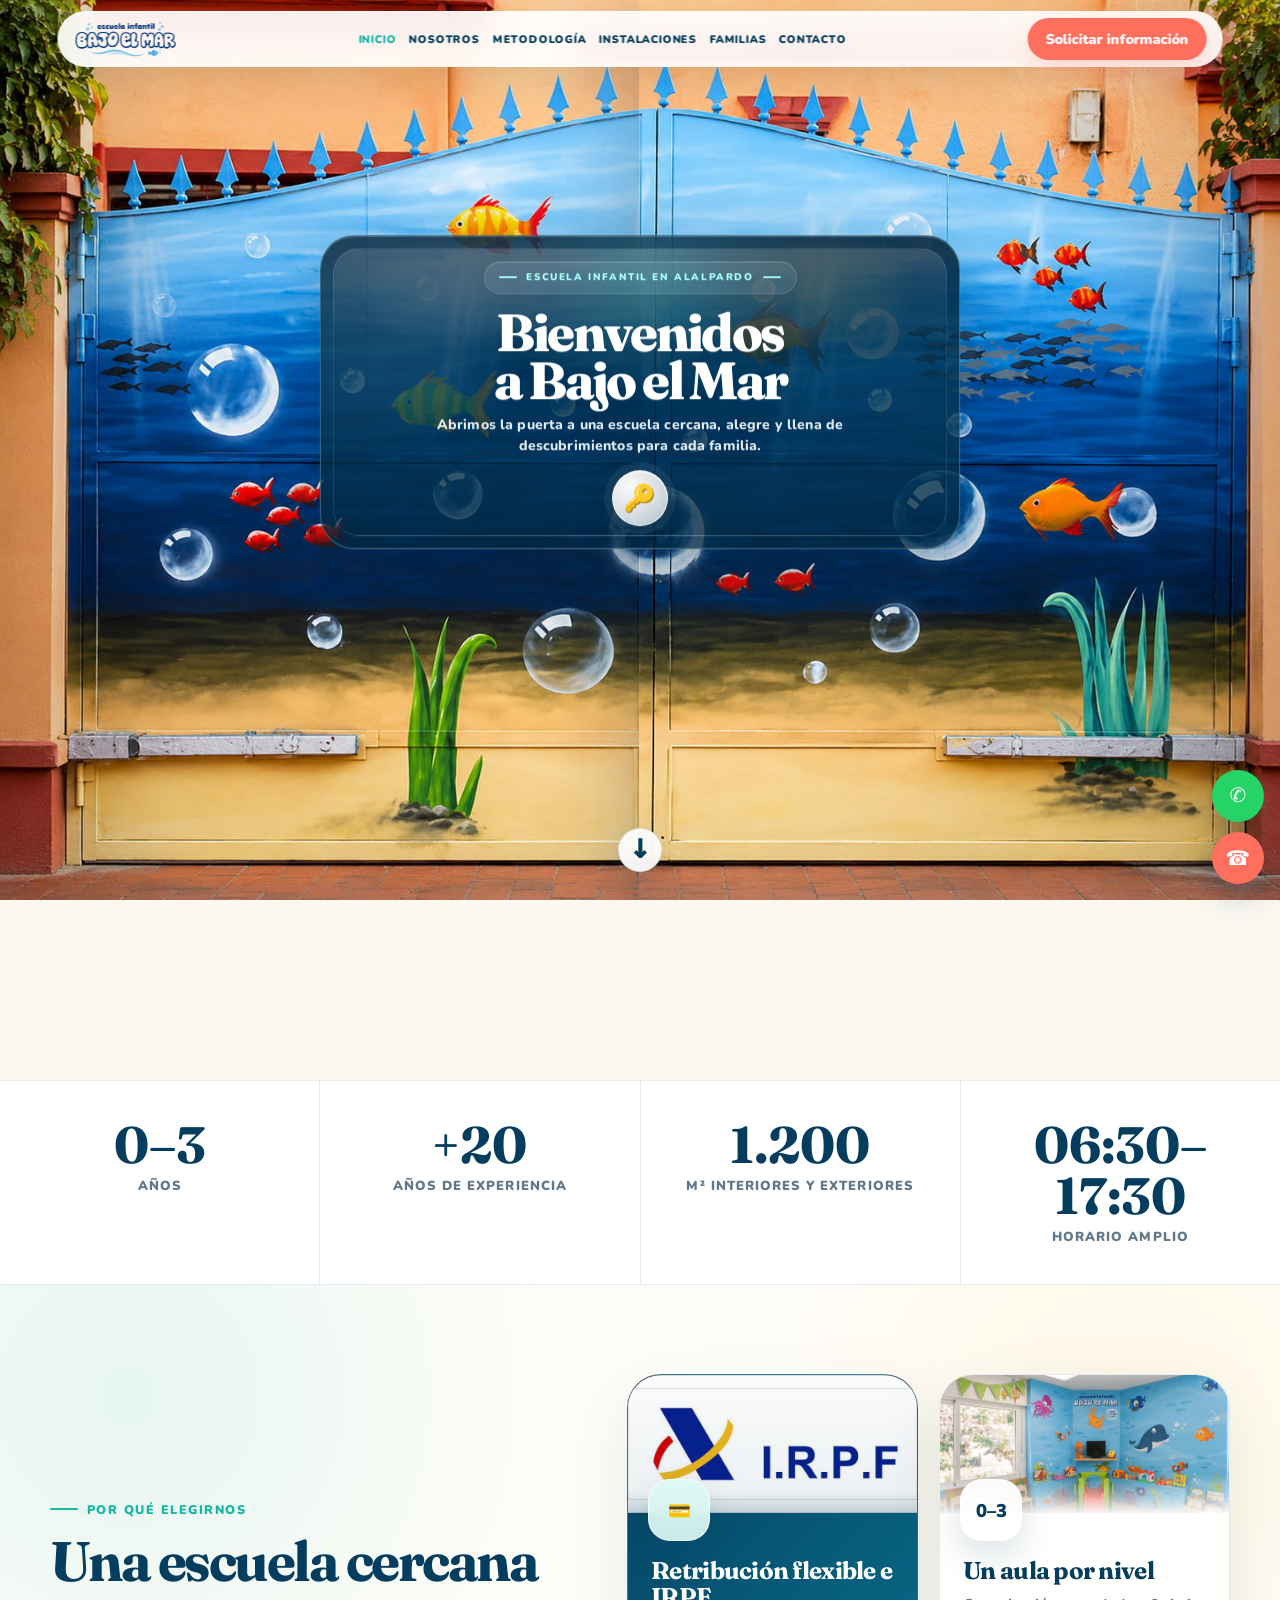
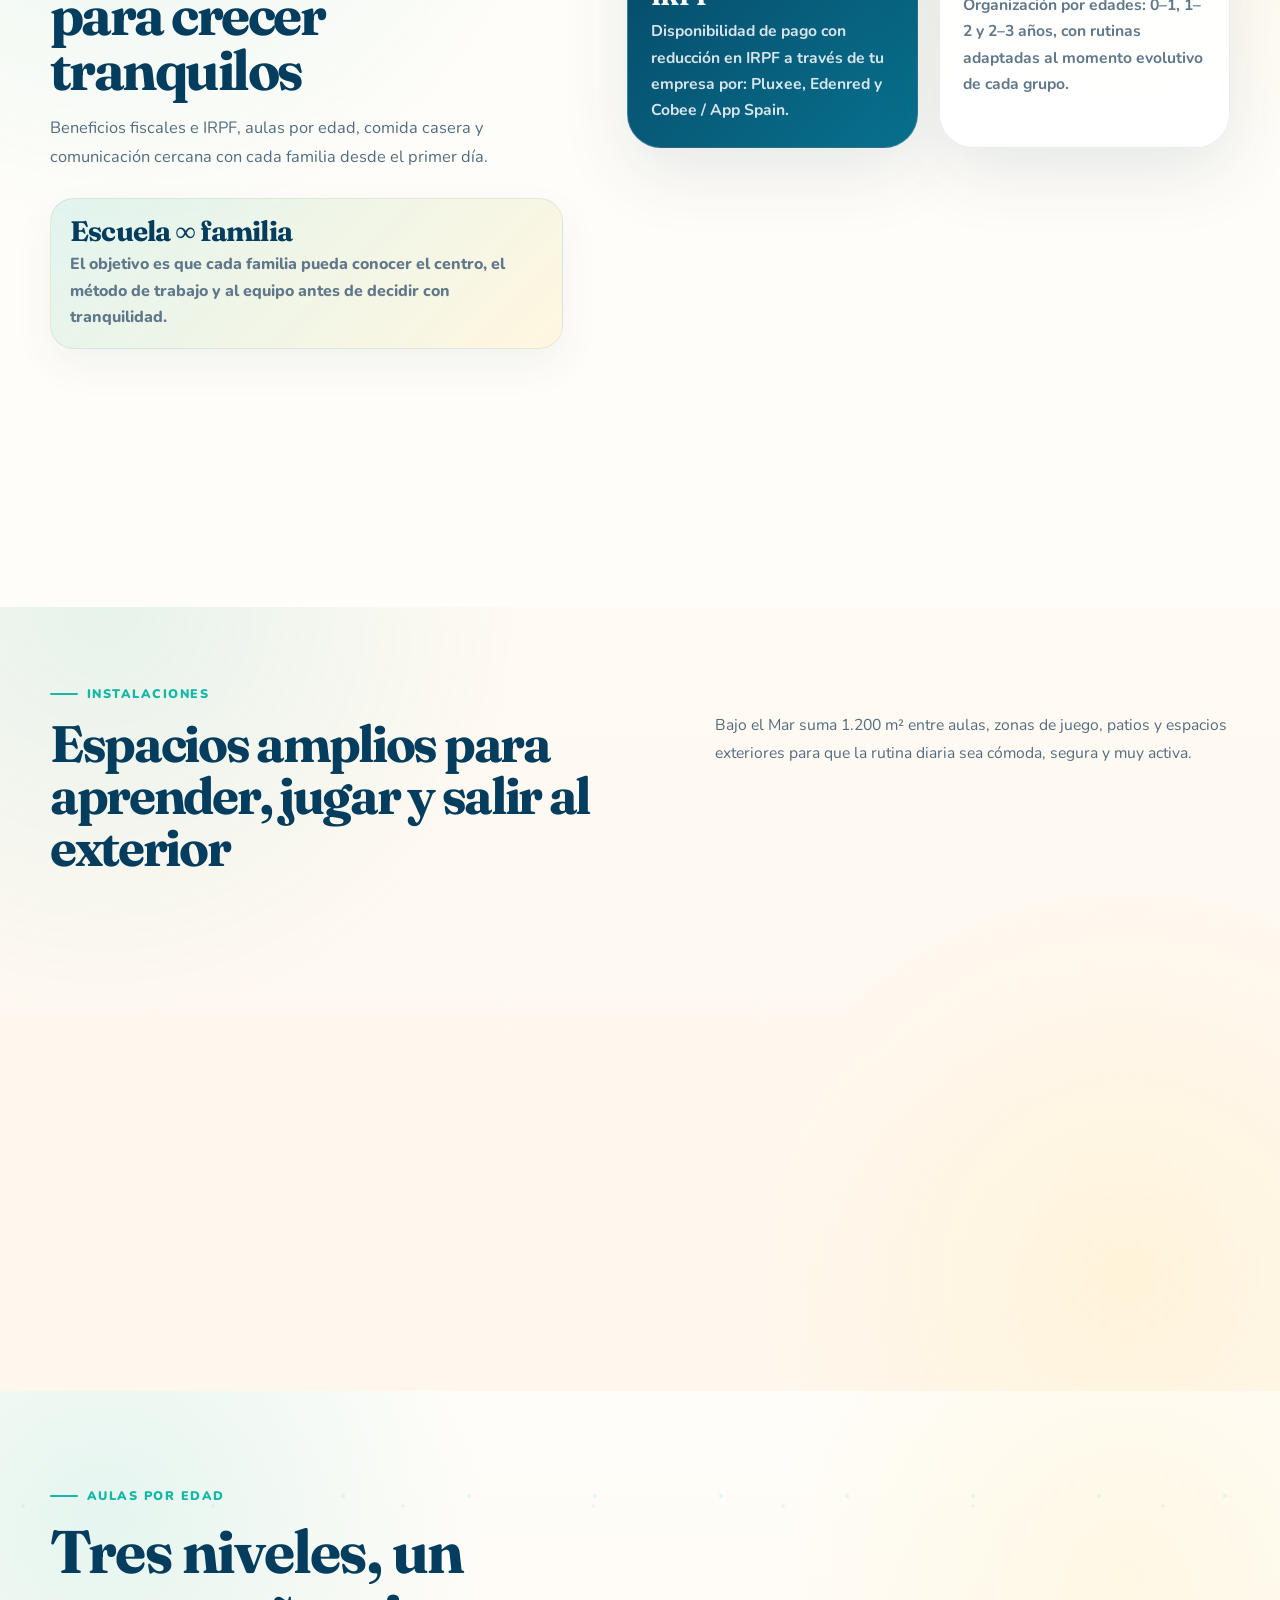
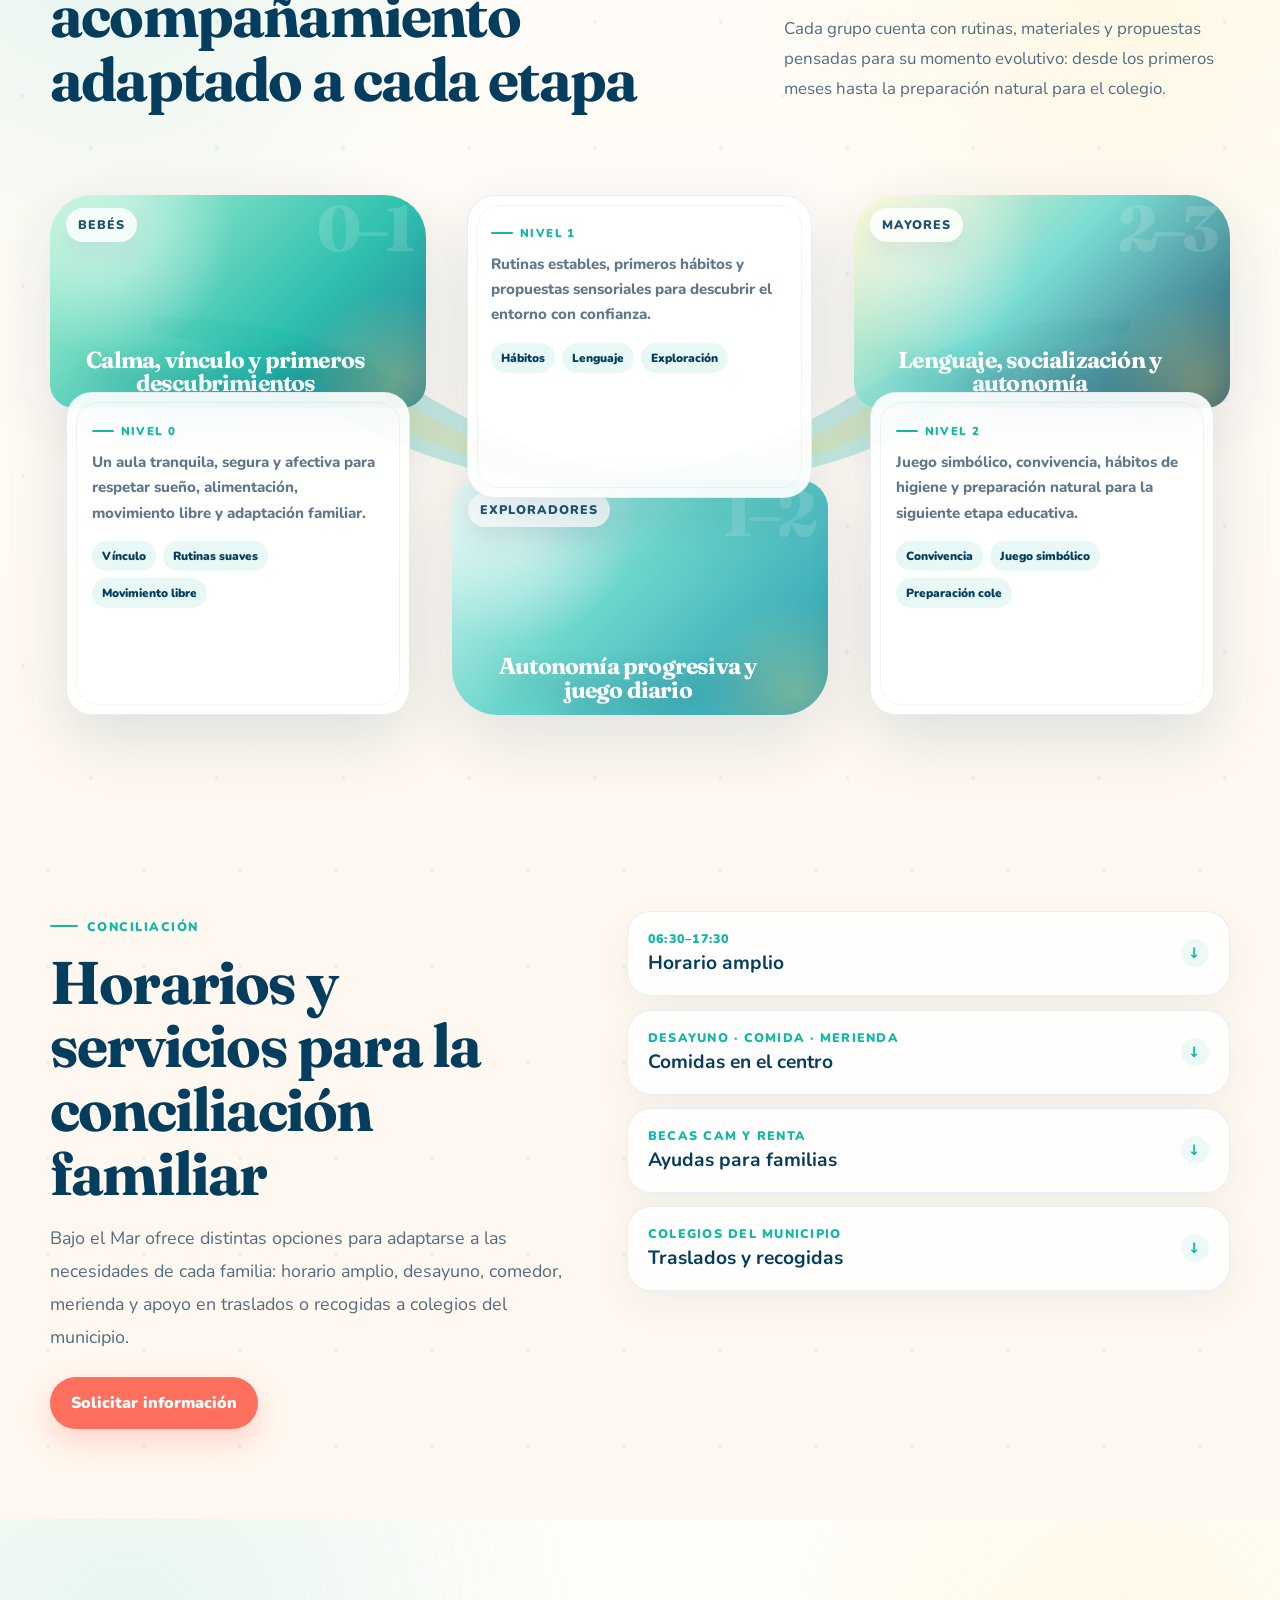
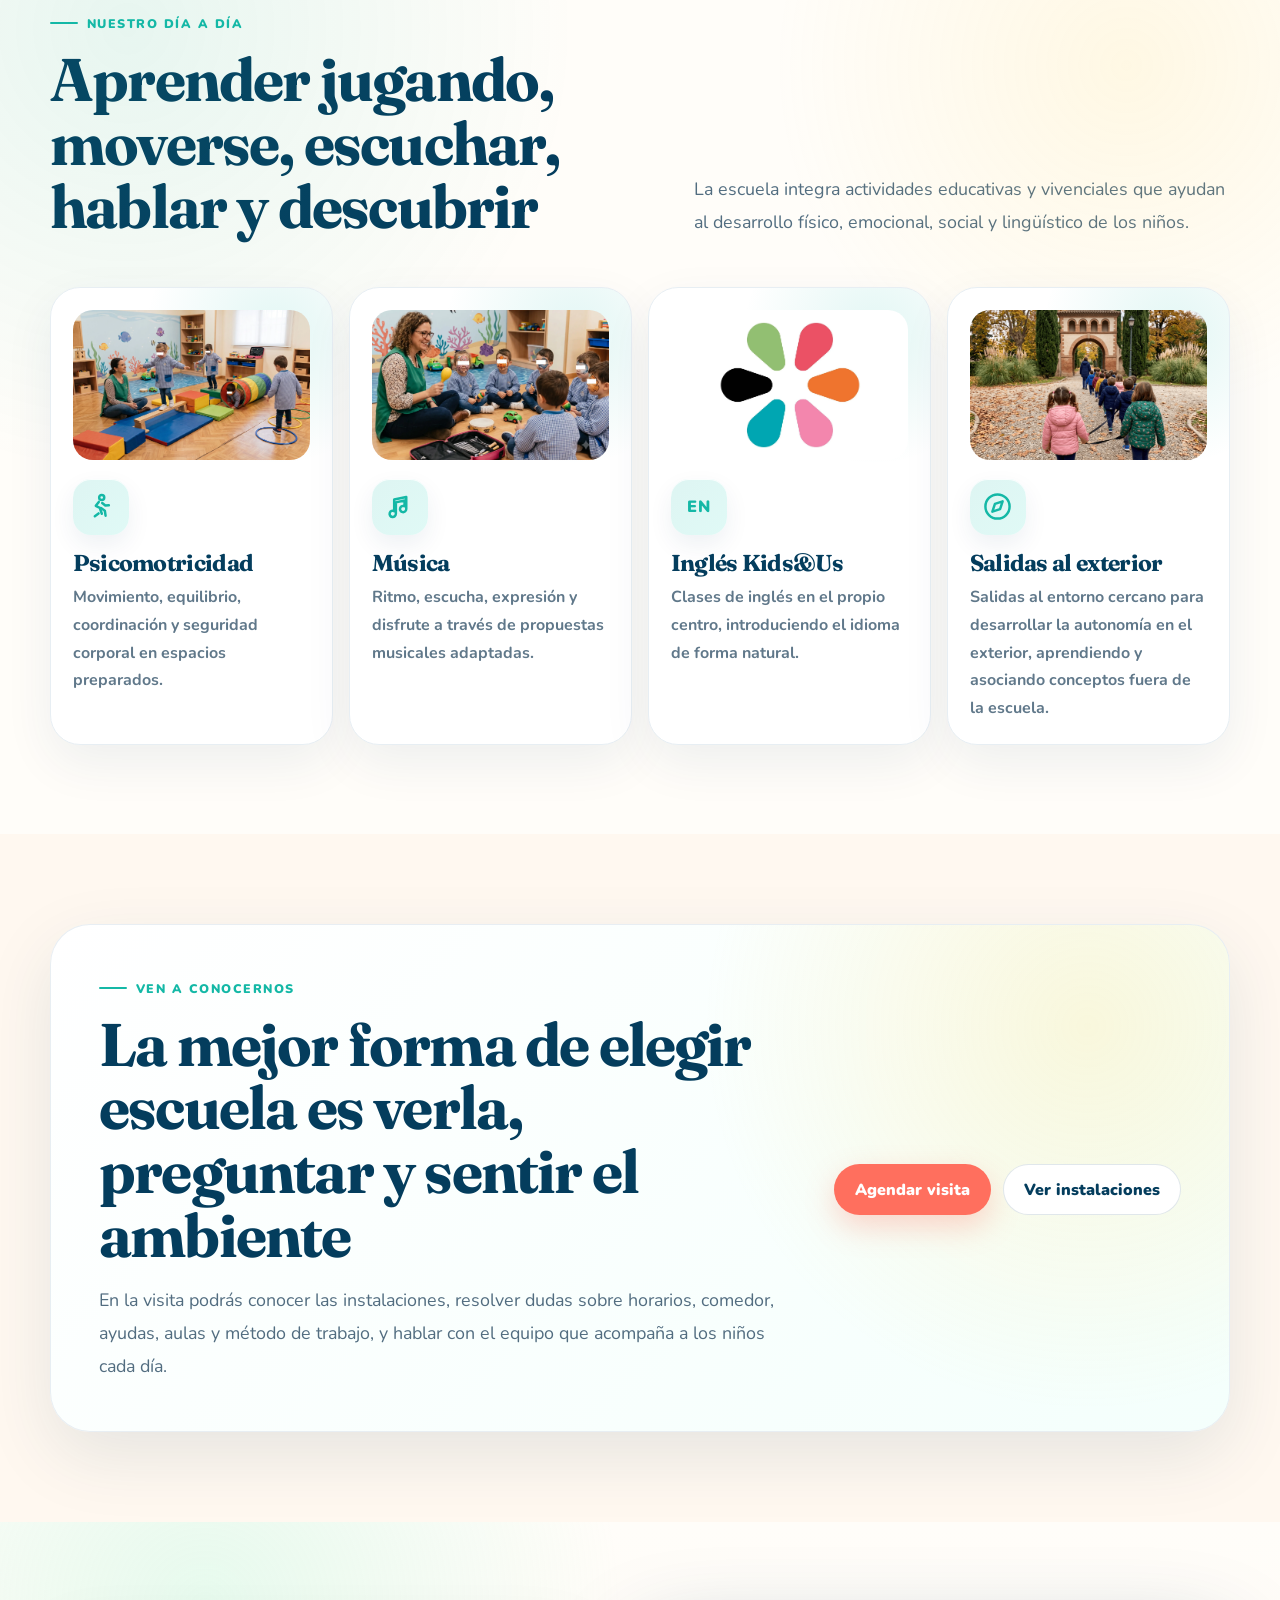
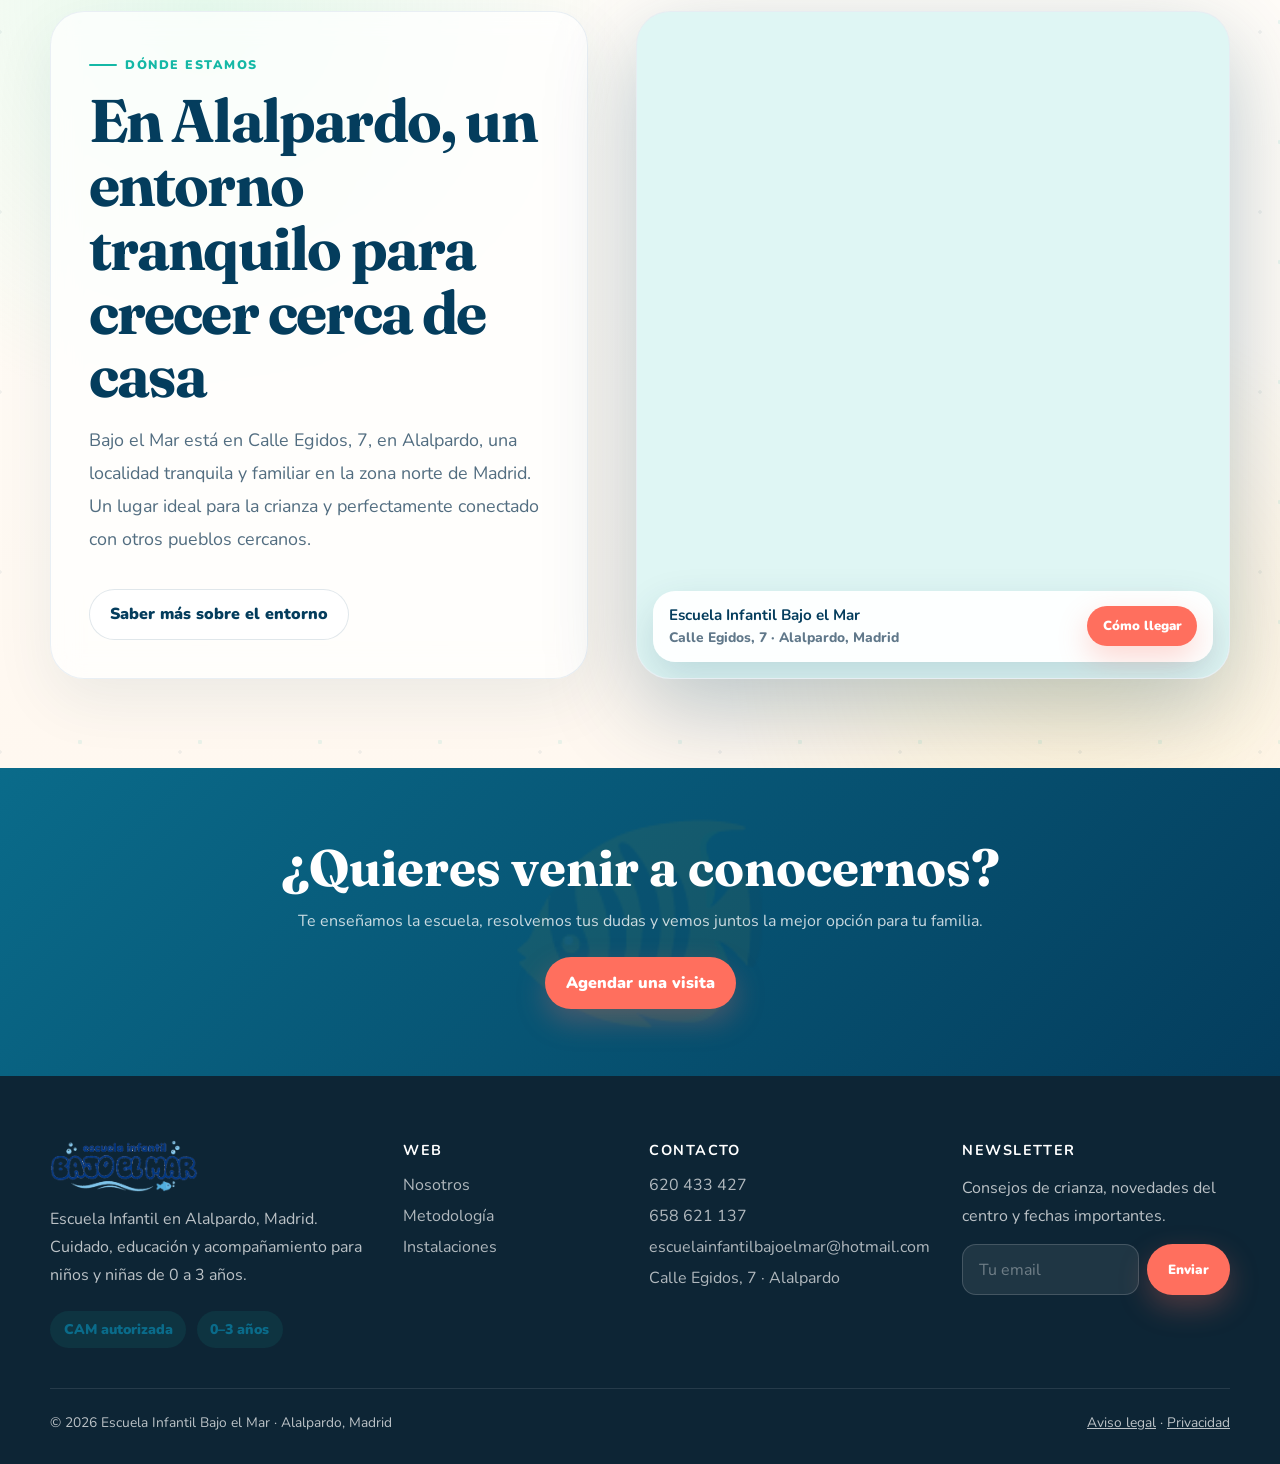
==== commit 4212fddc: "Introduce strictly linear mobile fish scroll path and bust browser cache via v=13 parameter" ====
--- a/index.html
+++ b/index.html
@@ -4359,7 +4359,7 @@
   </div>
 
   <!-- JS general de la web -->
-  <script src="js/main.js?v=12"></script>
+  <script src="js/main.js?v=13"></script>
 
 </body>
 
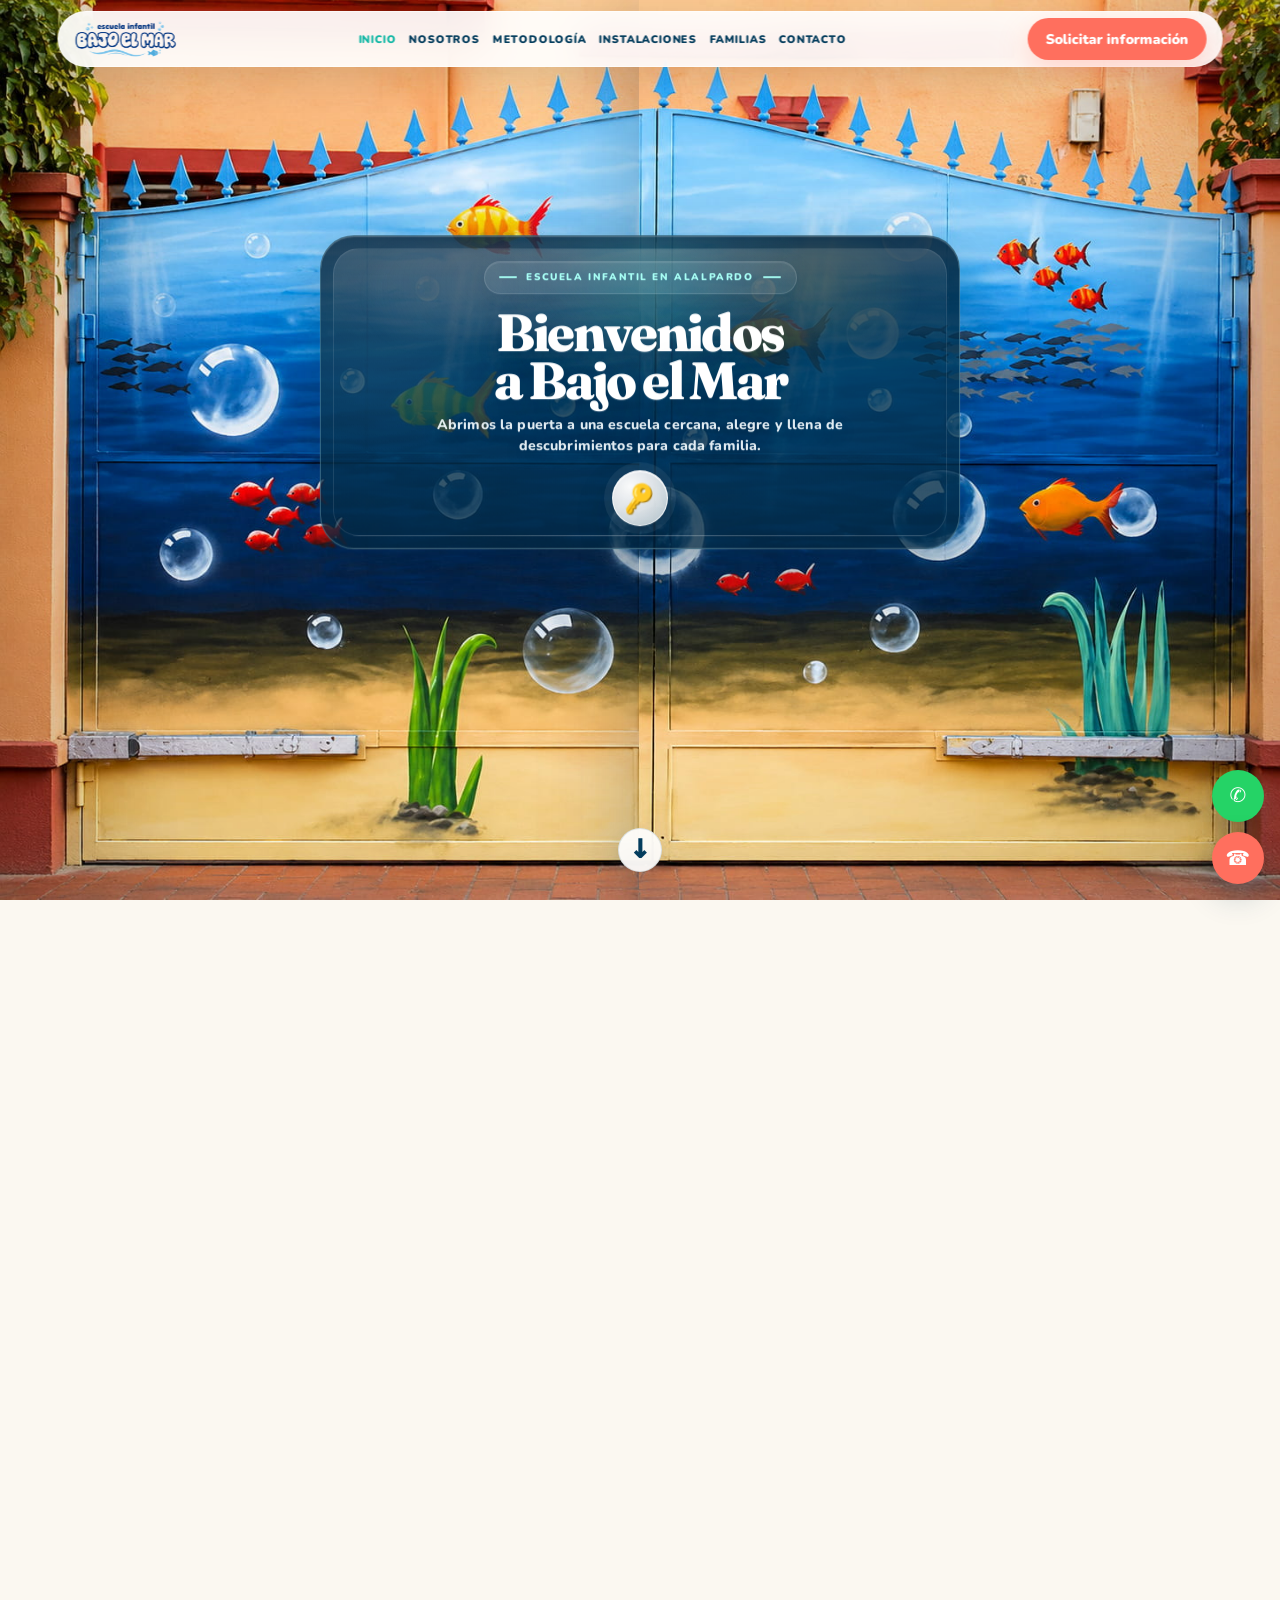
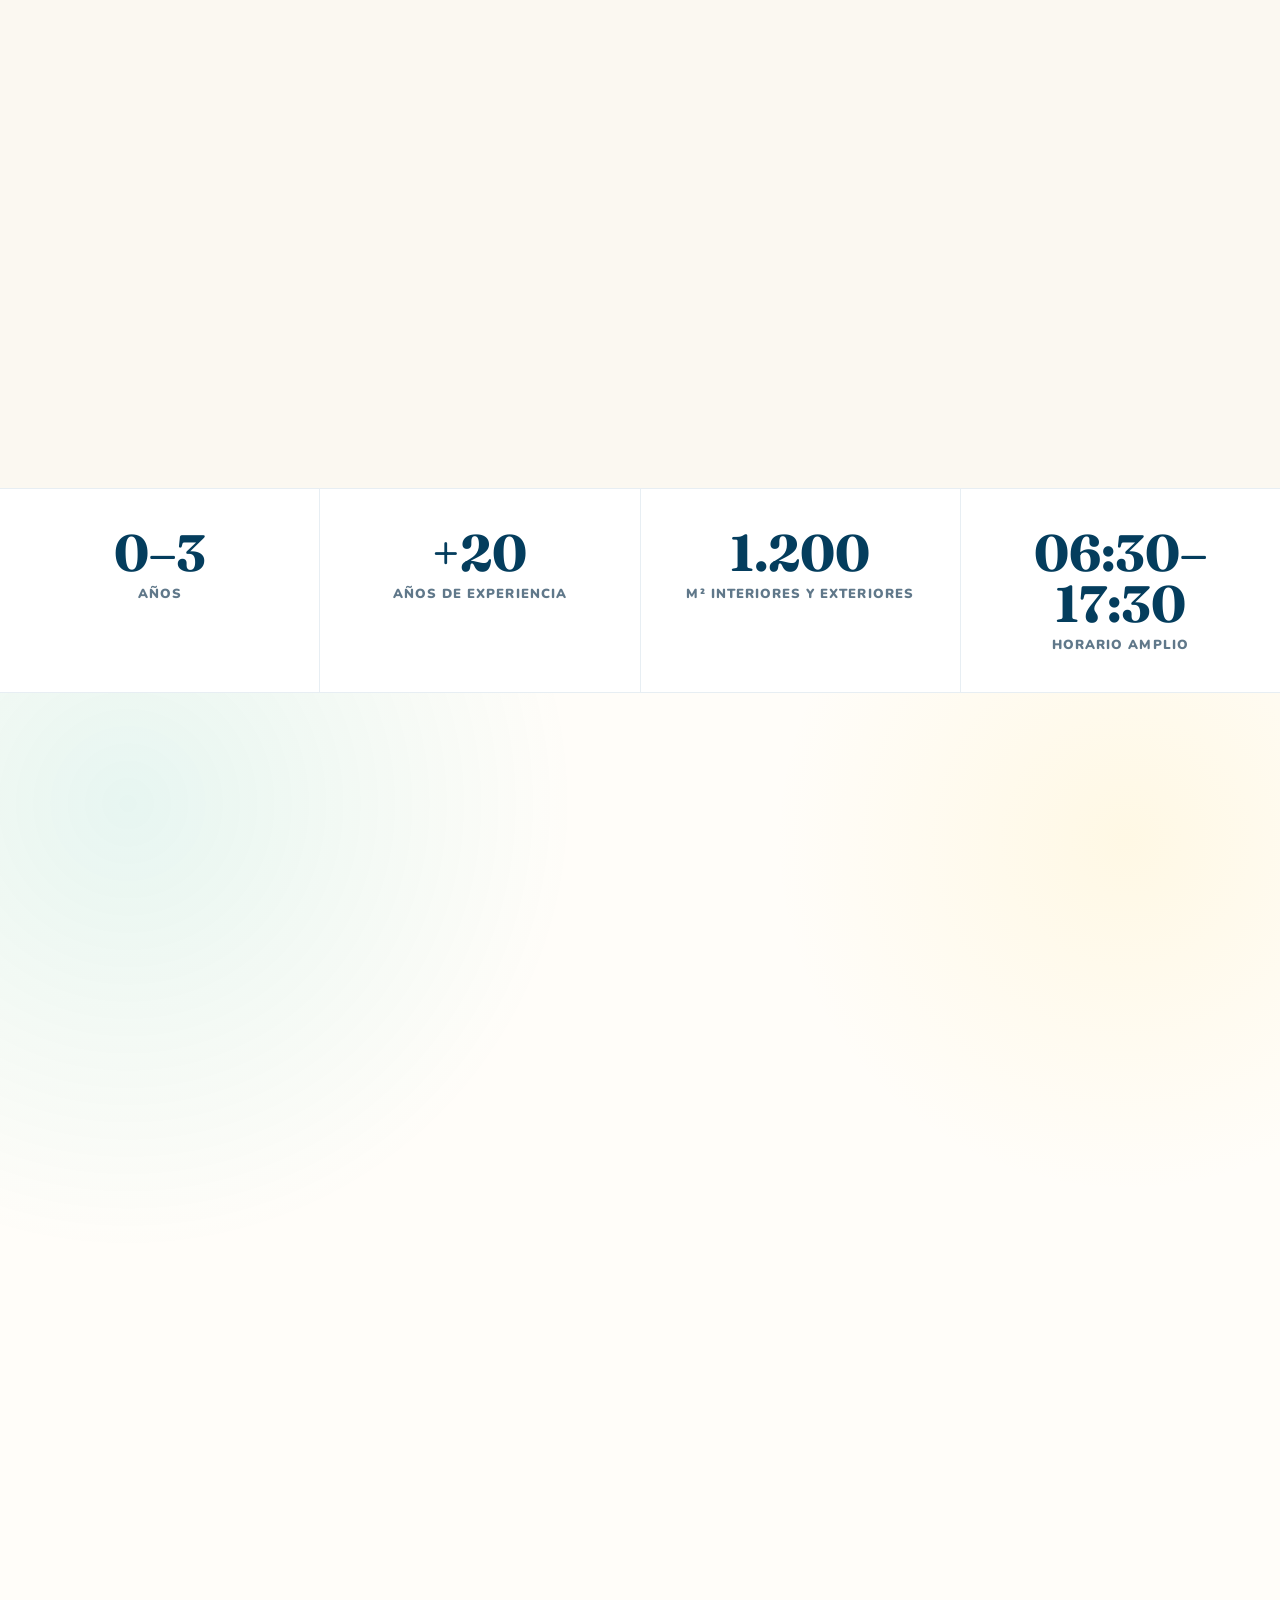
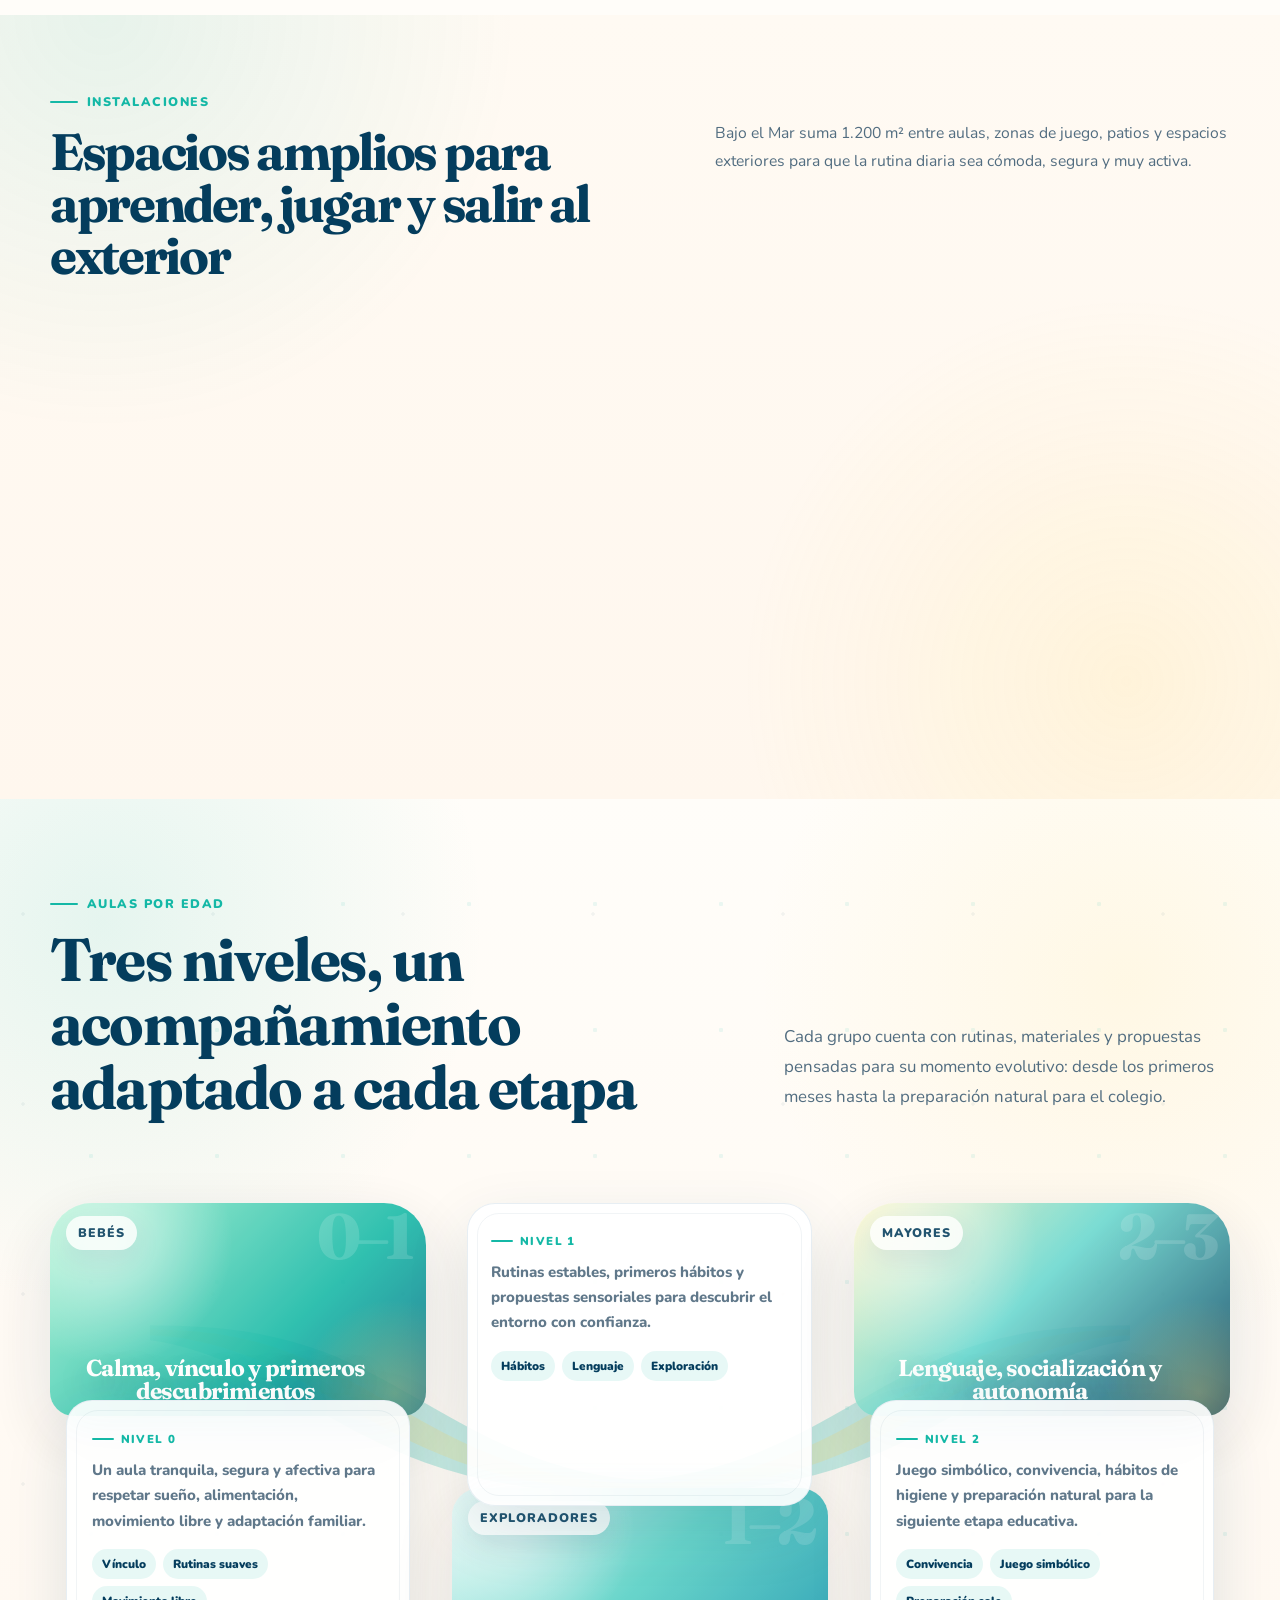
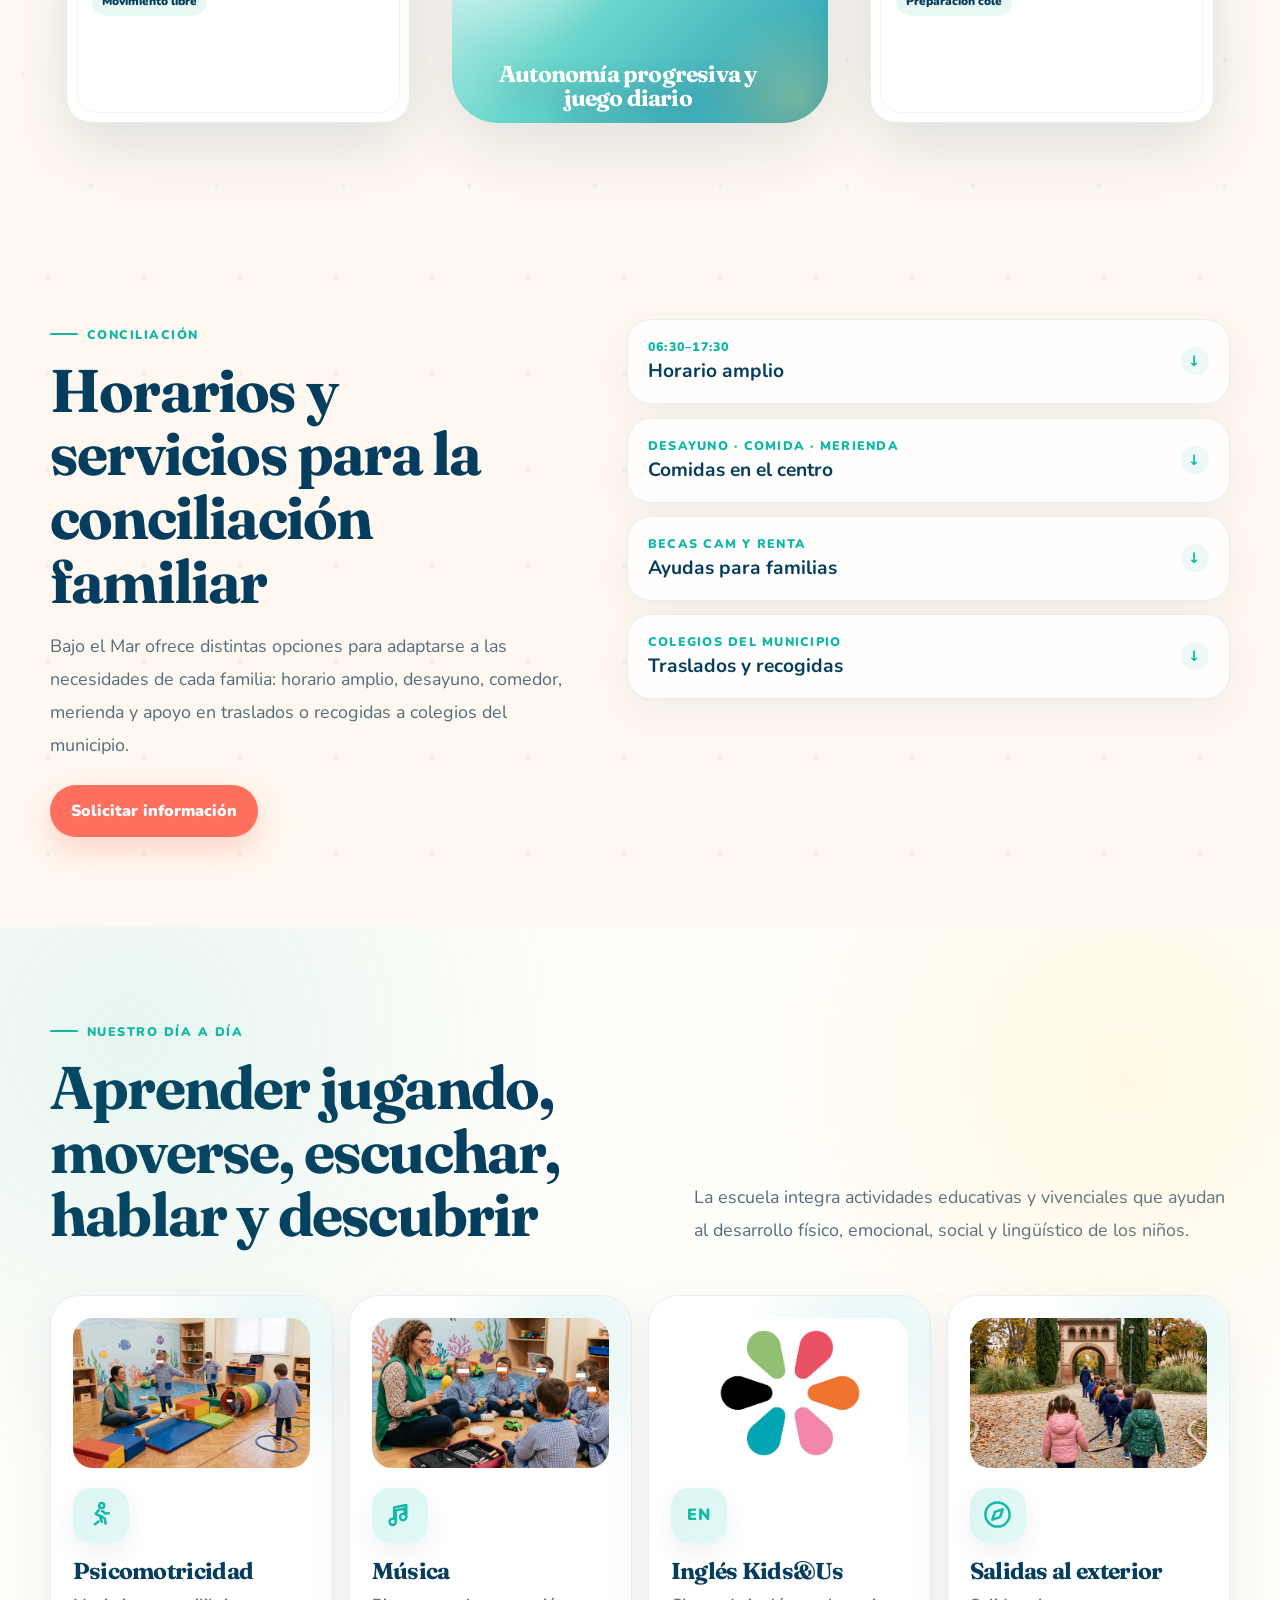
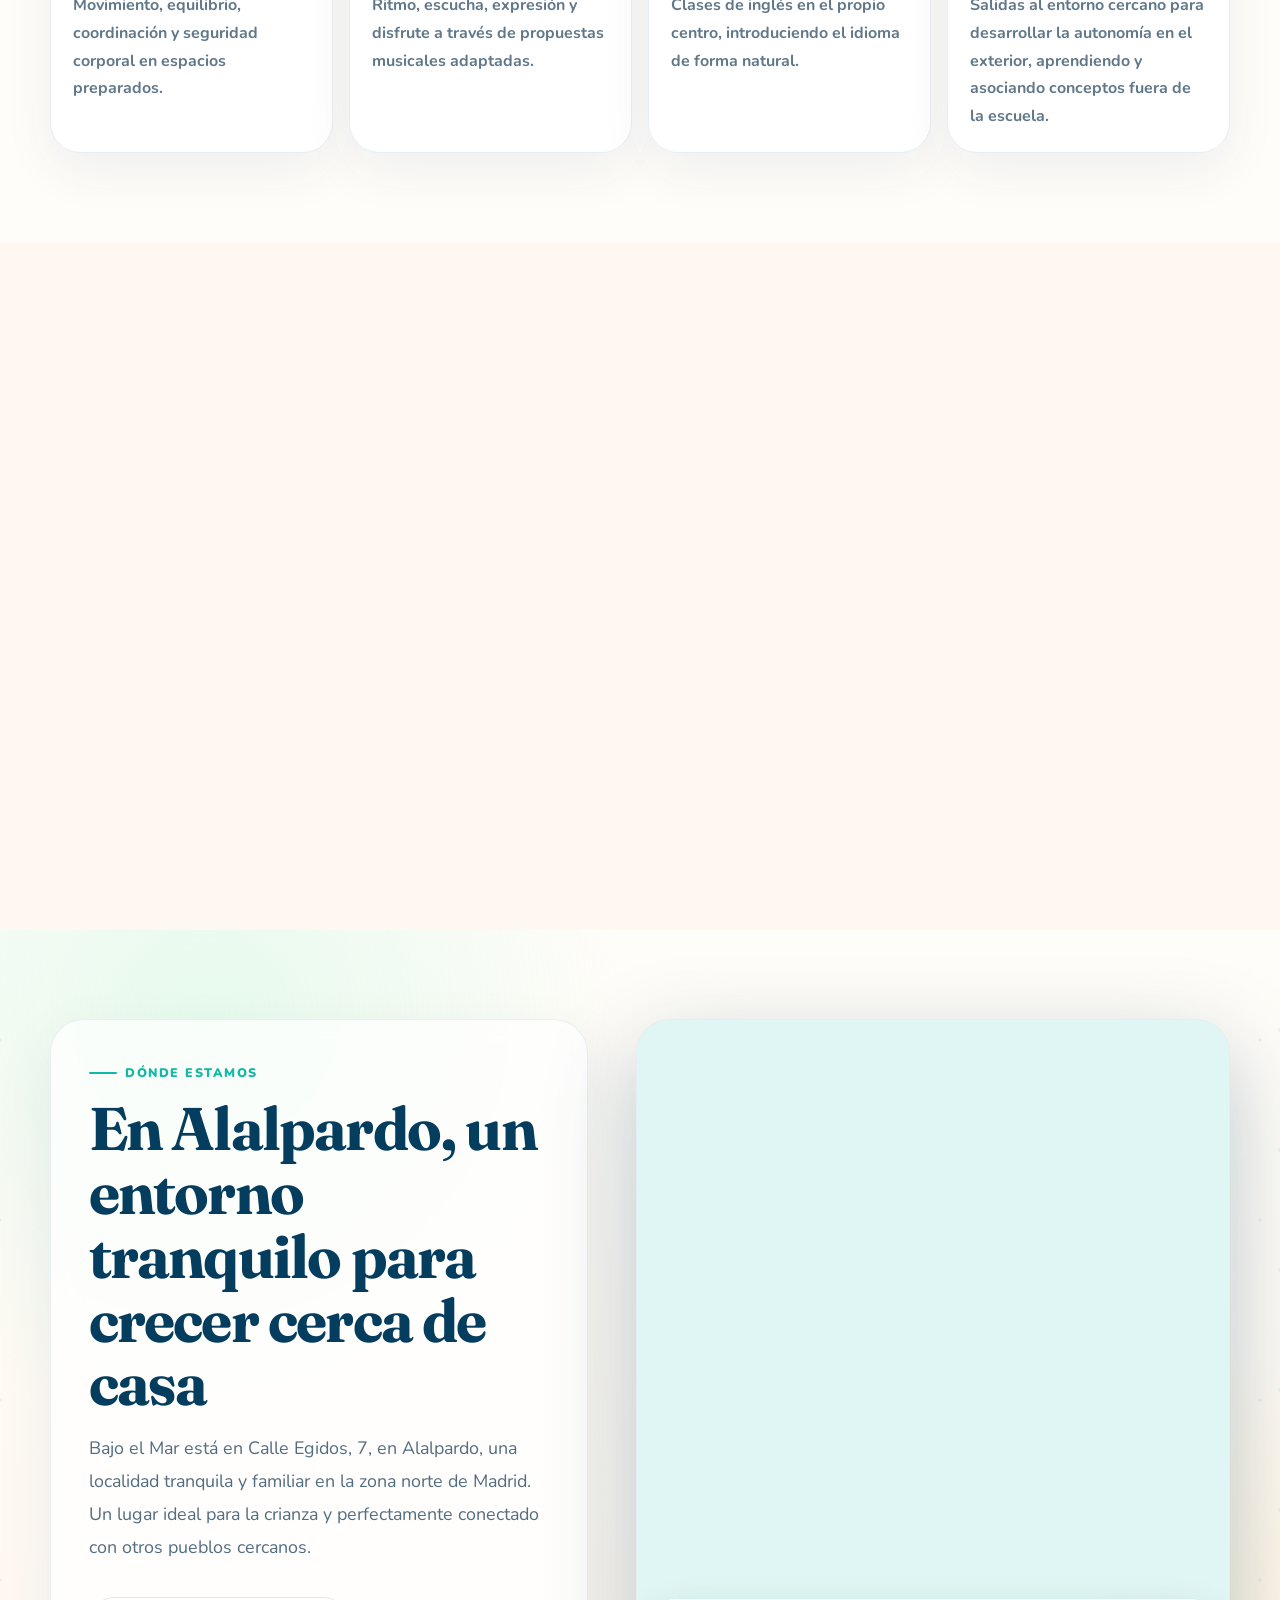
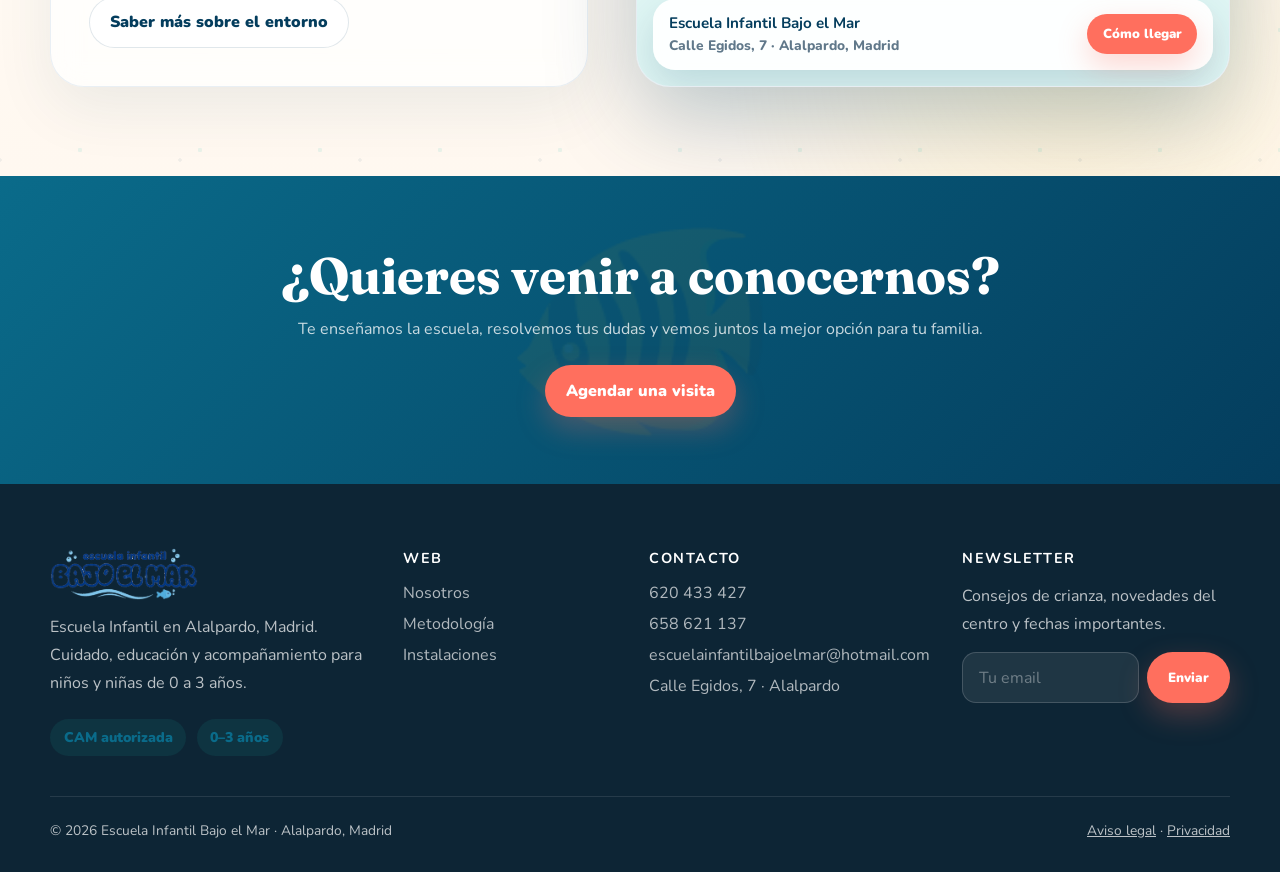
==== commit eaf7a3df: "Restore PC welome gate height and fix rawProgress ReferenceError for mobile fish display" ====
--- a/index.html
+++ b/index.html
@@ -609,7 +609,7 @@
 
 <style id="belm-final-overrides">
   /* Ajuste final: placa temática, peces tipo puerta y secuencia limpia */
-  .home-gate-hero { height: 120vh !important; min-height: auto !important; }
+  .home-gate-hero { min-height: 232vh; }
 
   .door-panel { box-shadow: 0 28px 90px rgba(0, 30, 54, .28); }
   .door-opening-glow {
@@ -4359,7 +4359,7 @@
   </div>
 
   <!-- JS general de la web -->
-  <script src="js/main.js?v=13"></script>
+  <script src="js/main.js?v=14"></script>
 
 </body>
 
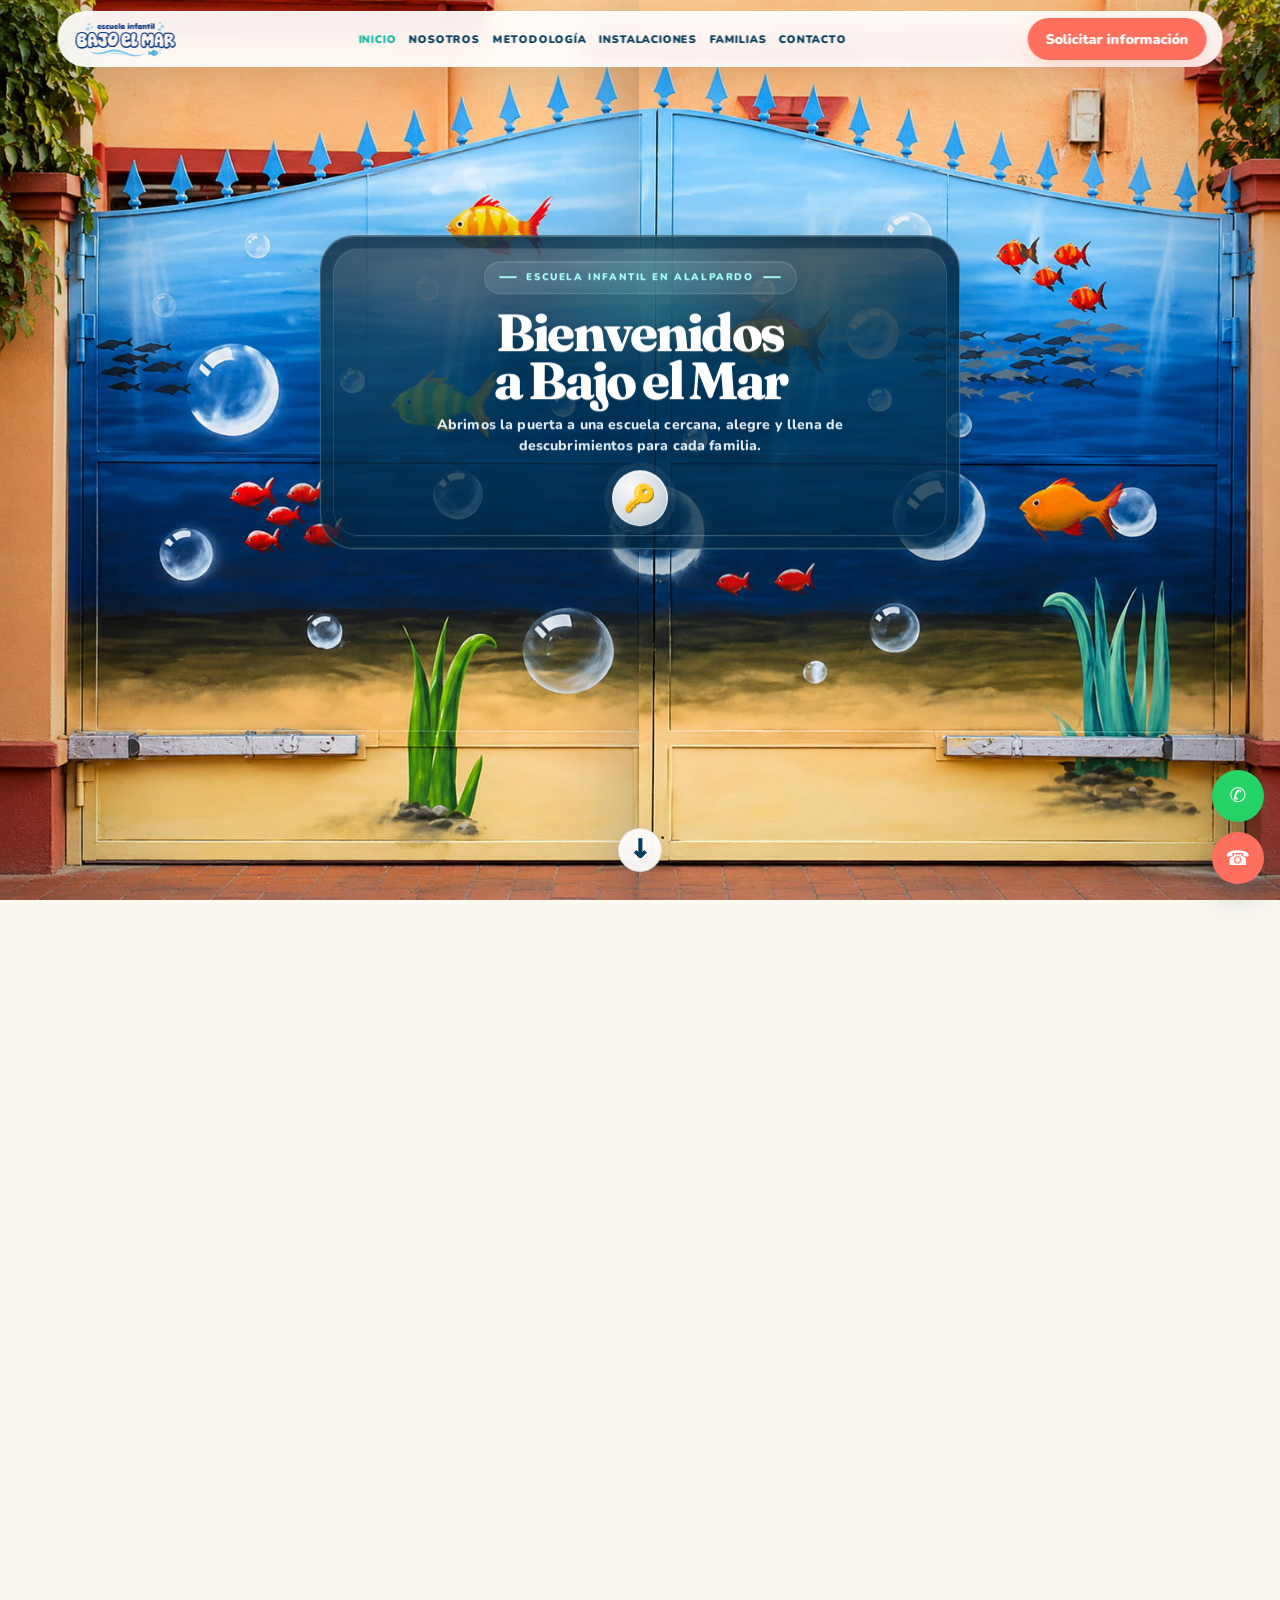
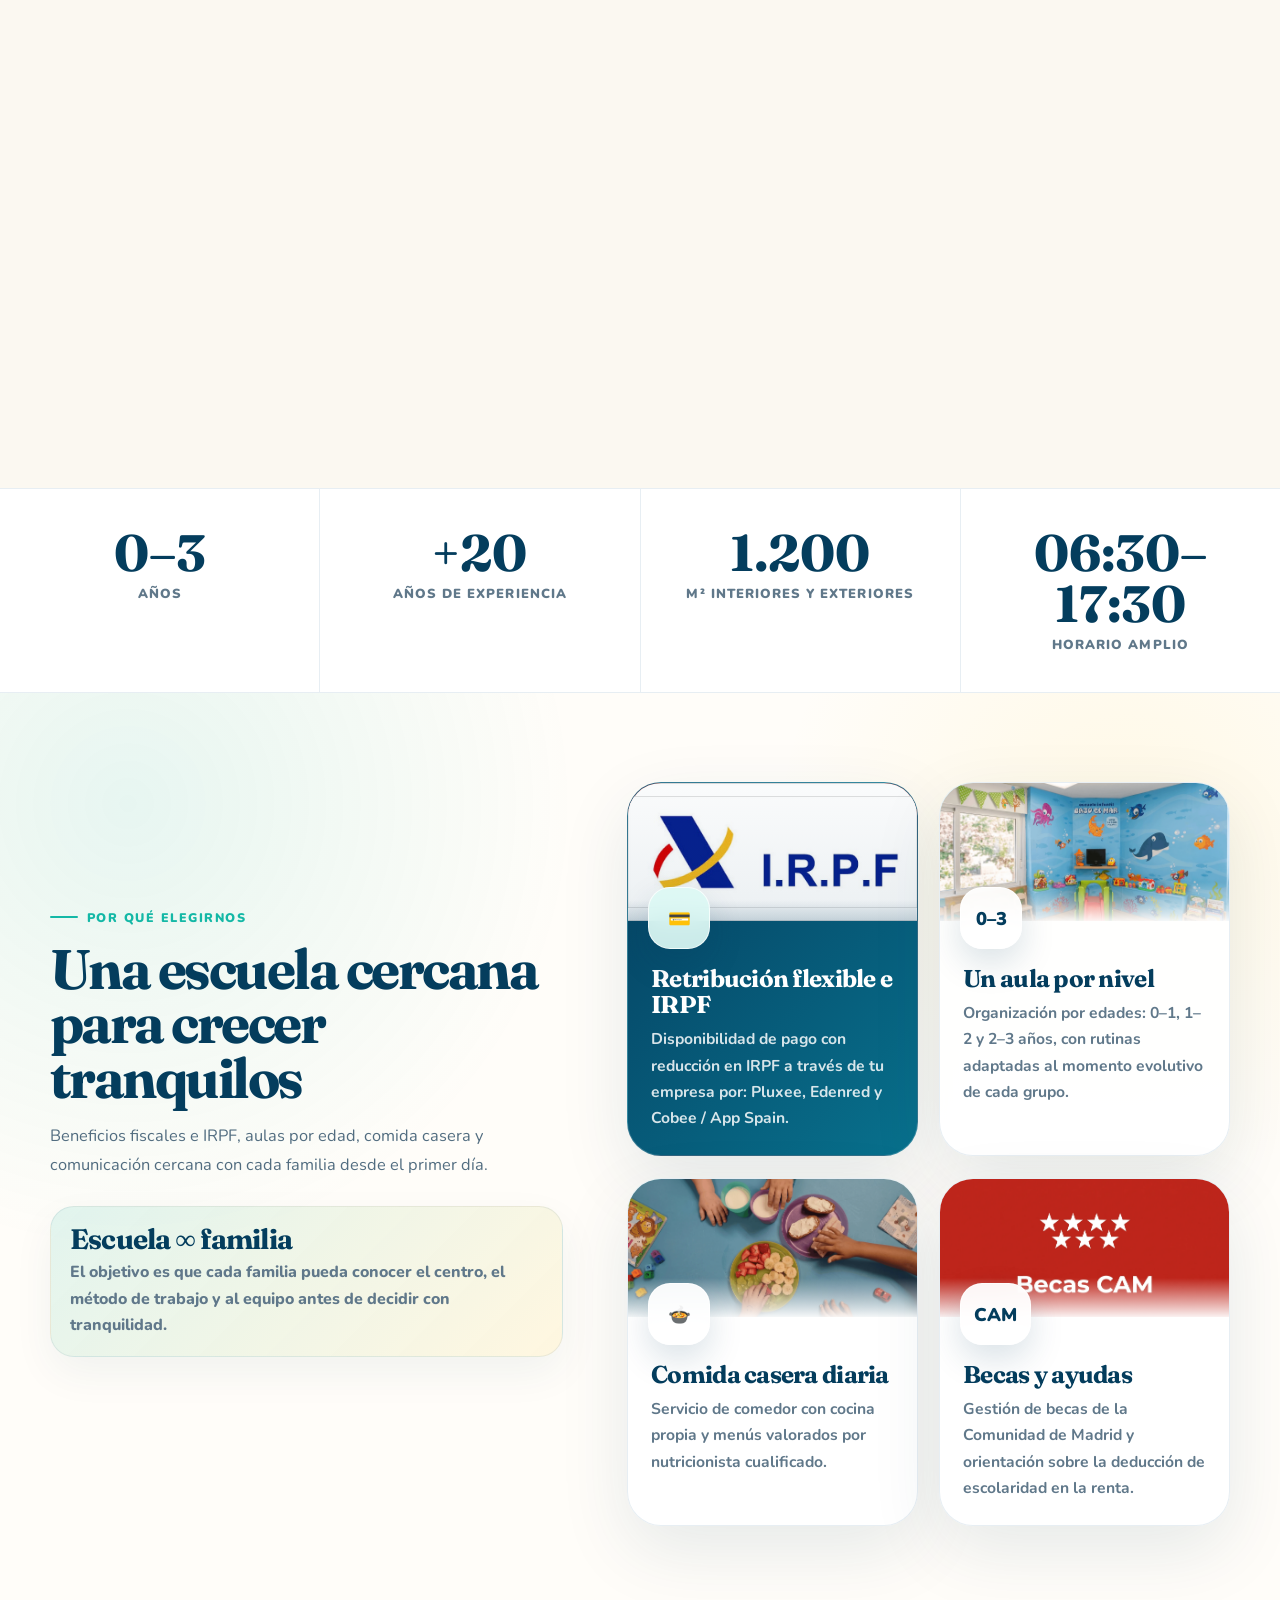
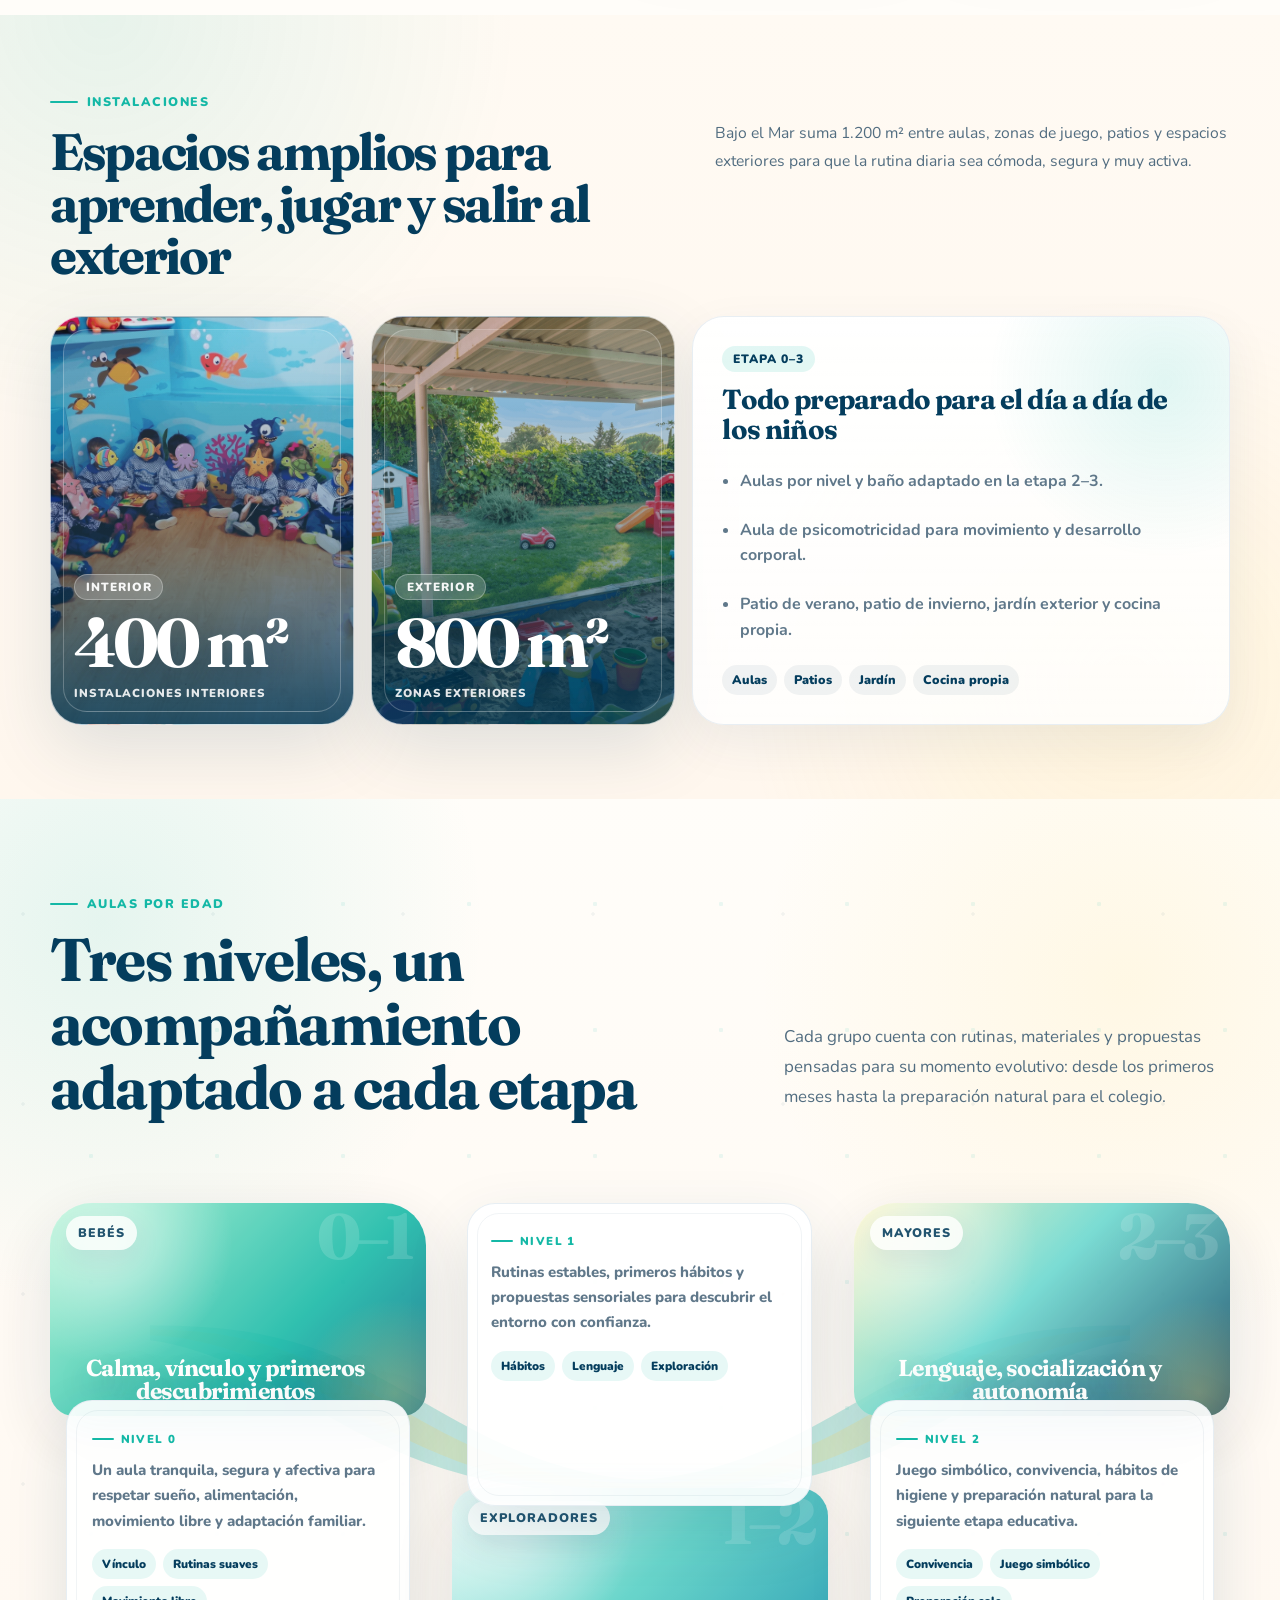
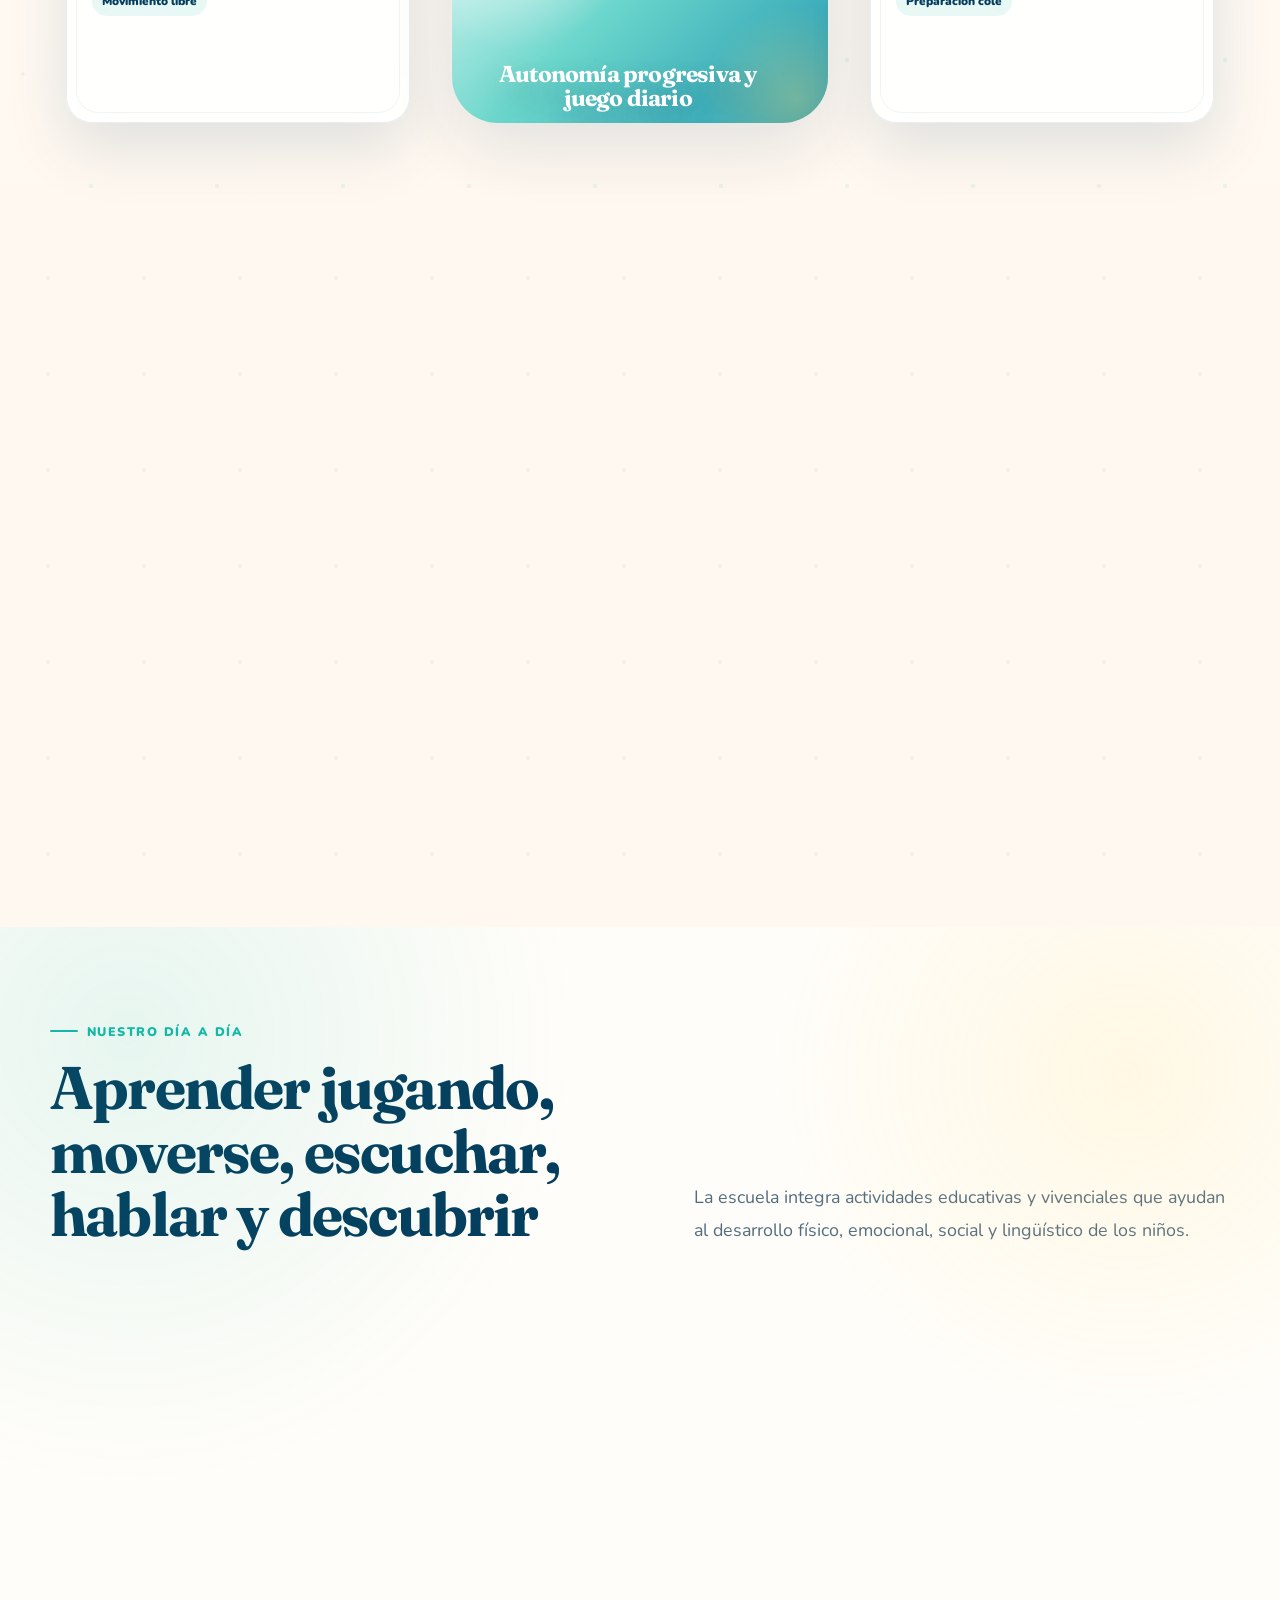
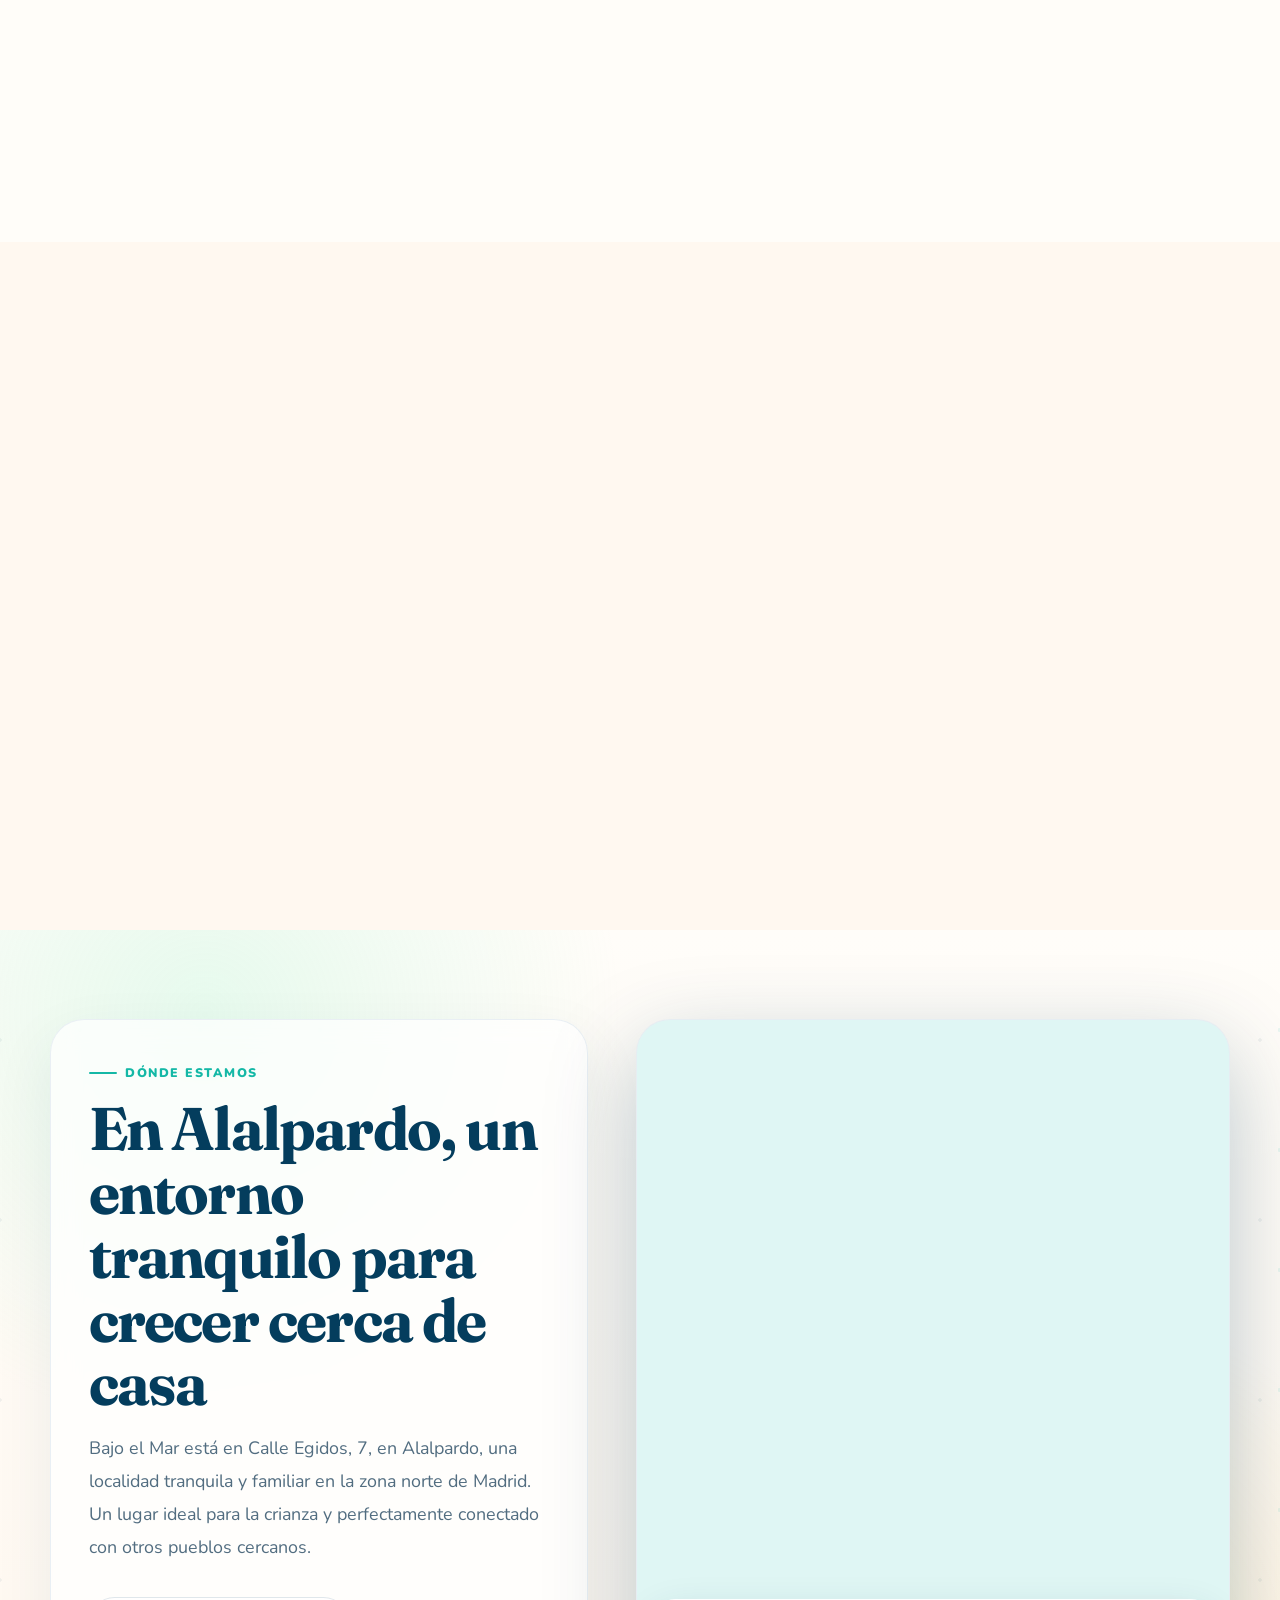
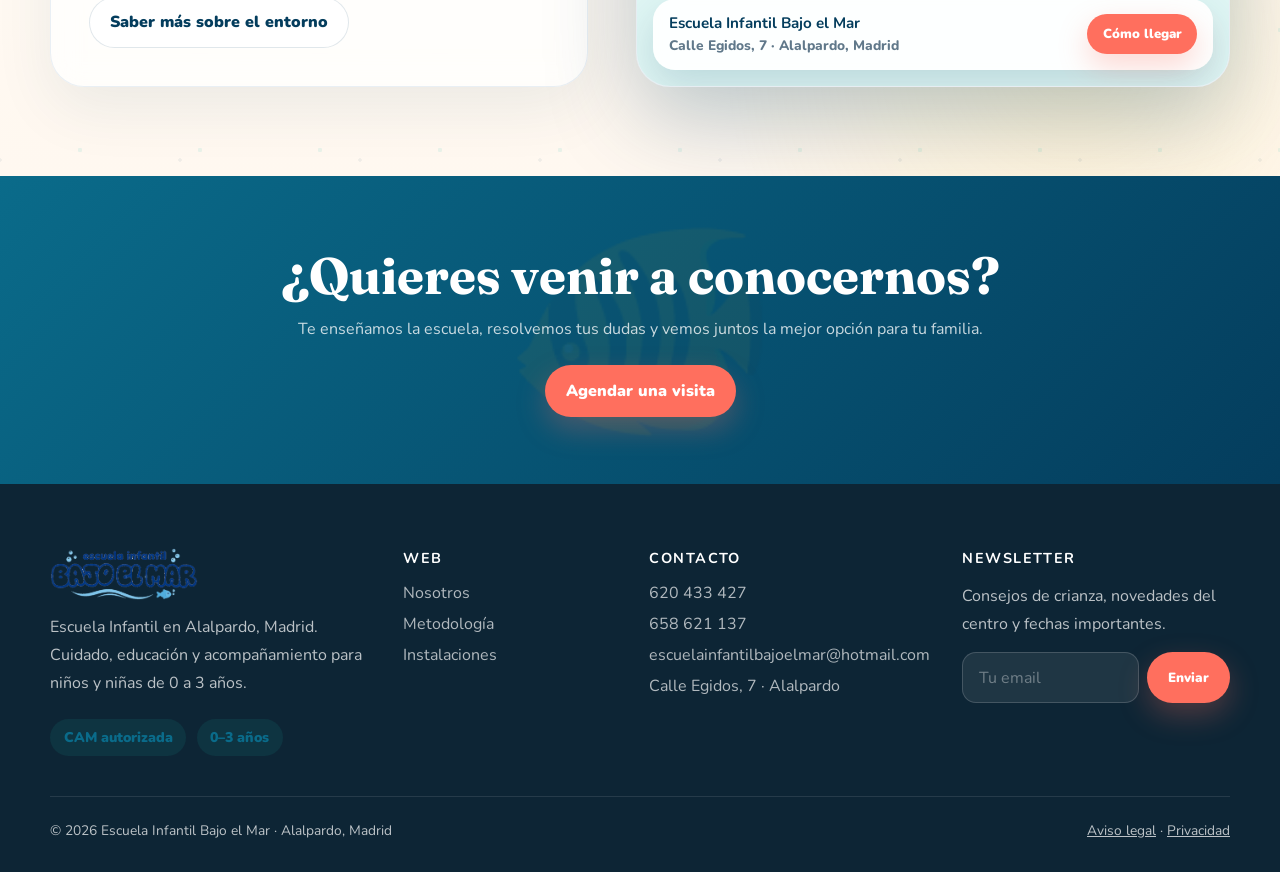
==== commit 92cab20f: "Bump main.js version to v=15 to force fresh reload" ====
--- a/index.html
+++ b/index.html
@@ -4359,7 +4359,7 @@
   </div>
 
   <!-- JS general de la web -->
-  <script src="js/main.js?v=14"></script>
+  <script src="js/main.js?v=15"></script>
 
 </body>
 
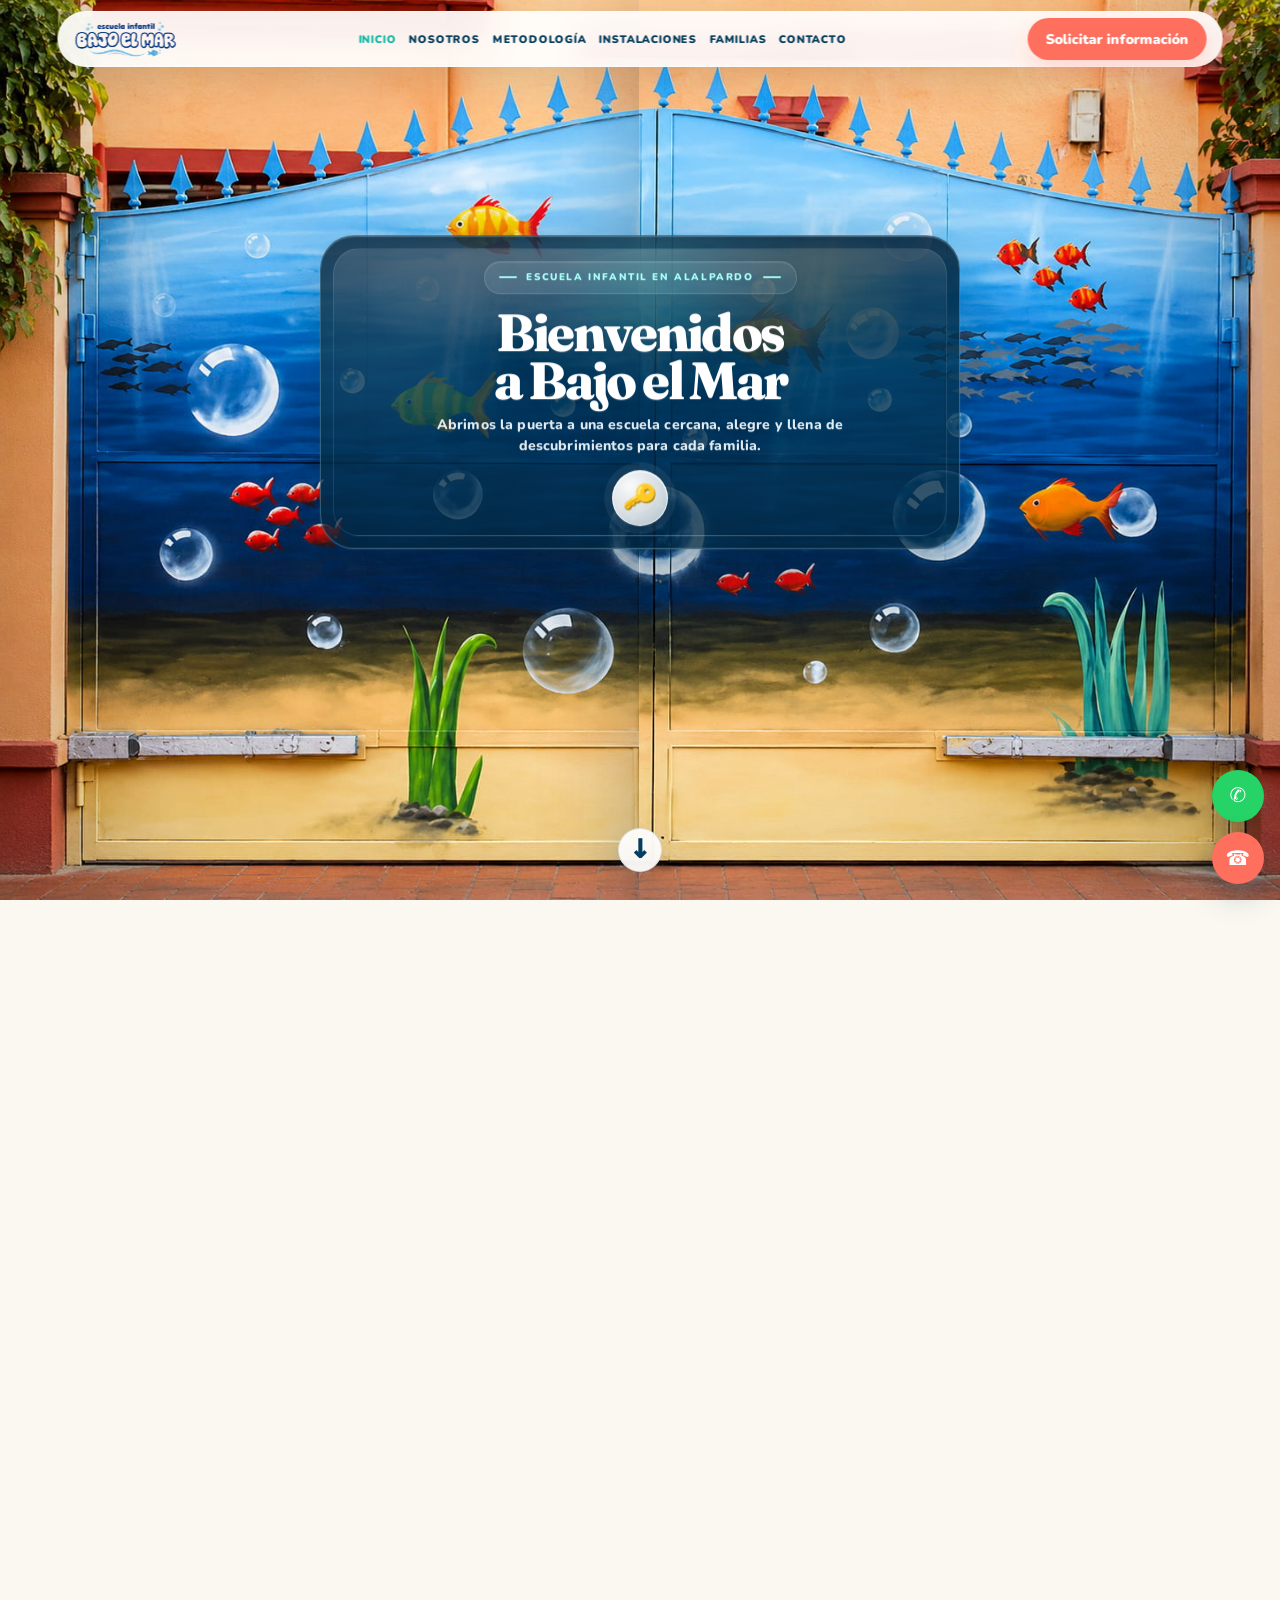
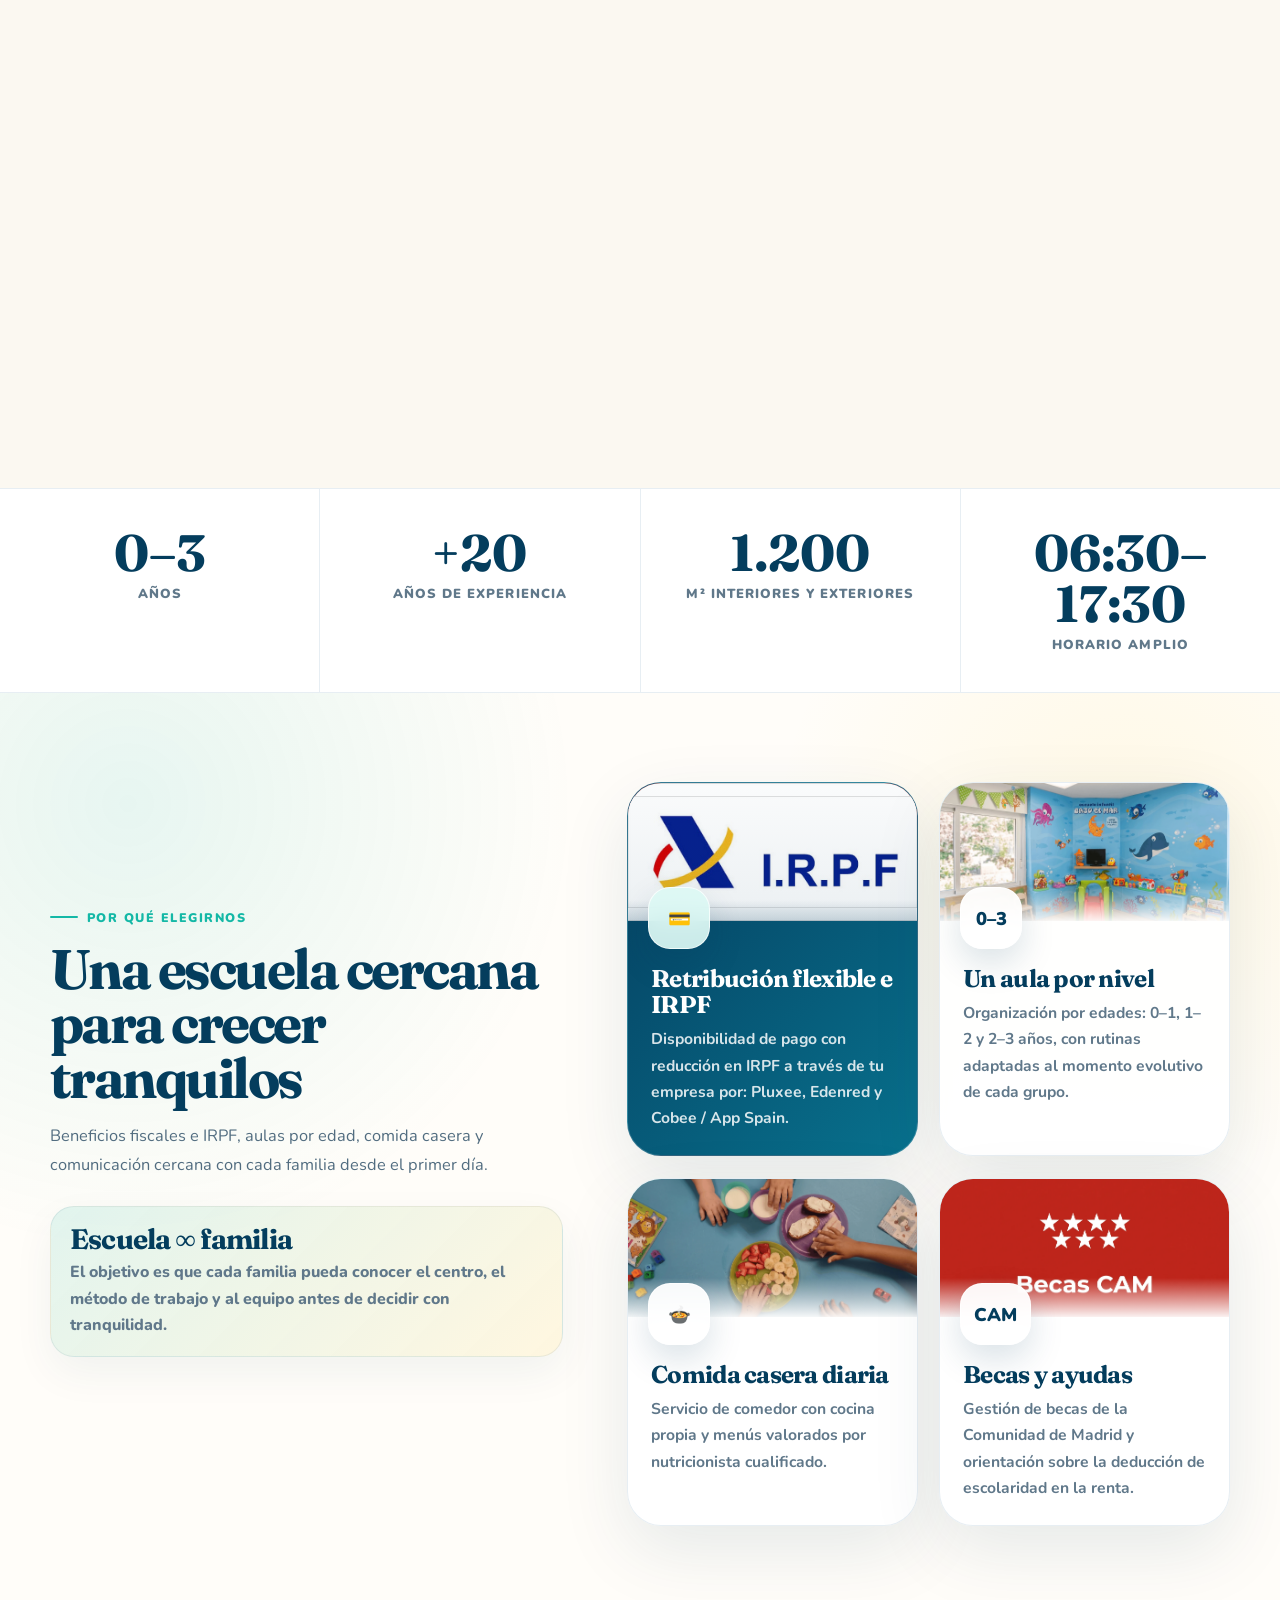
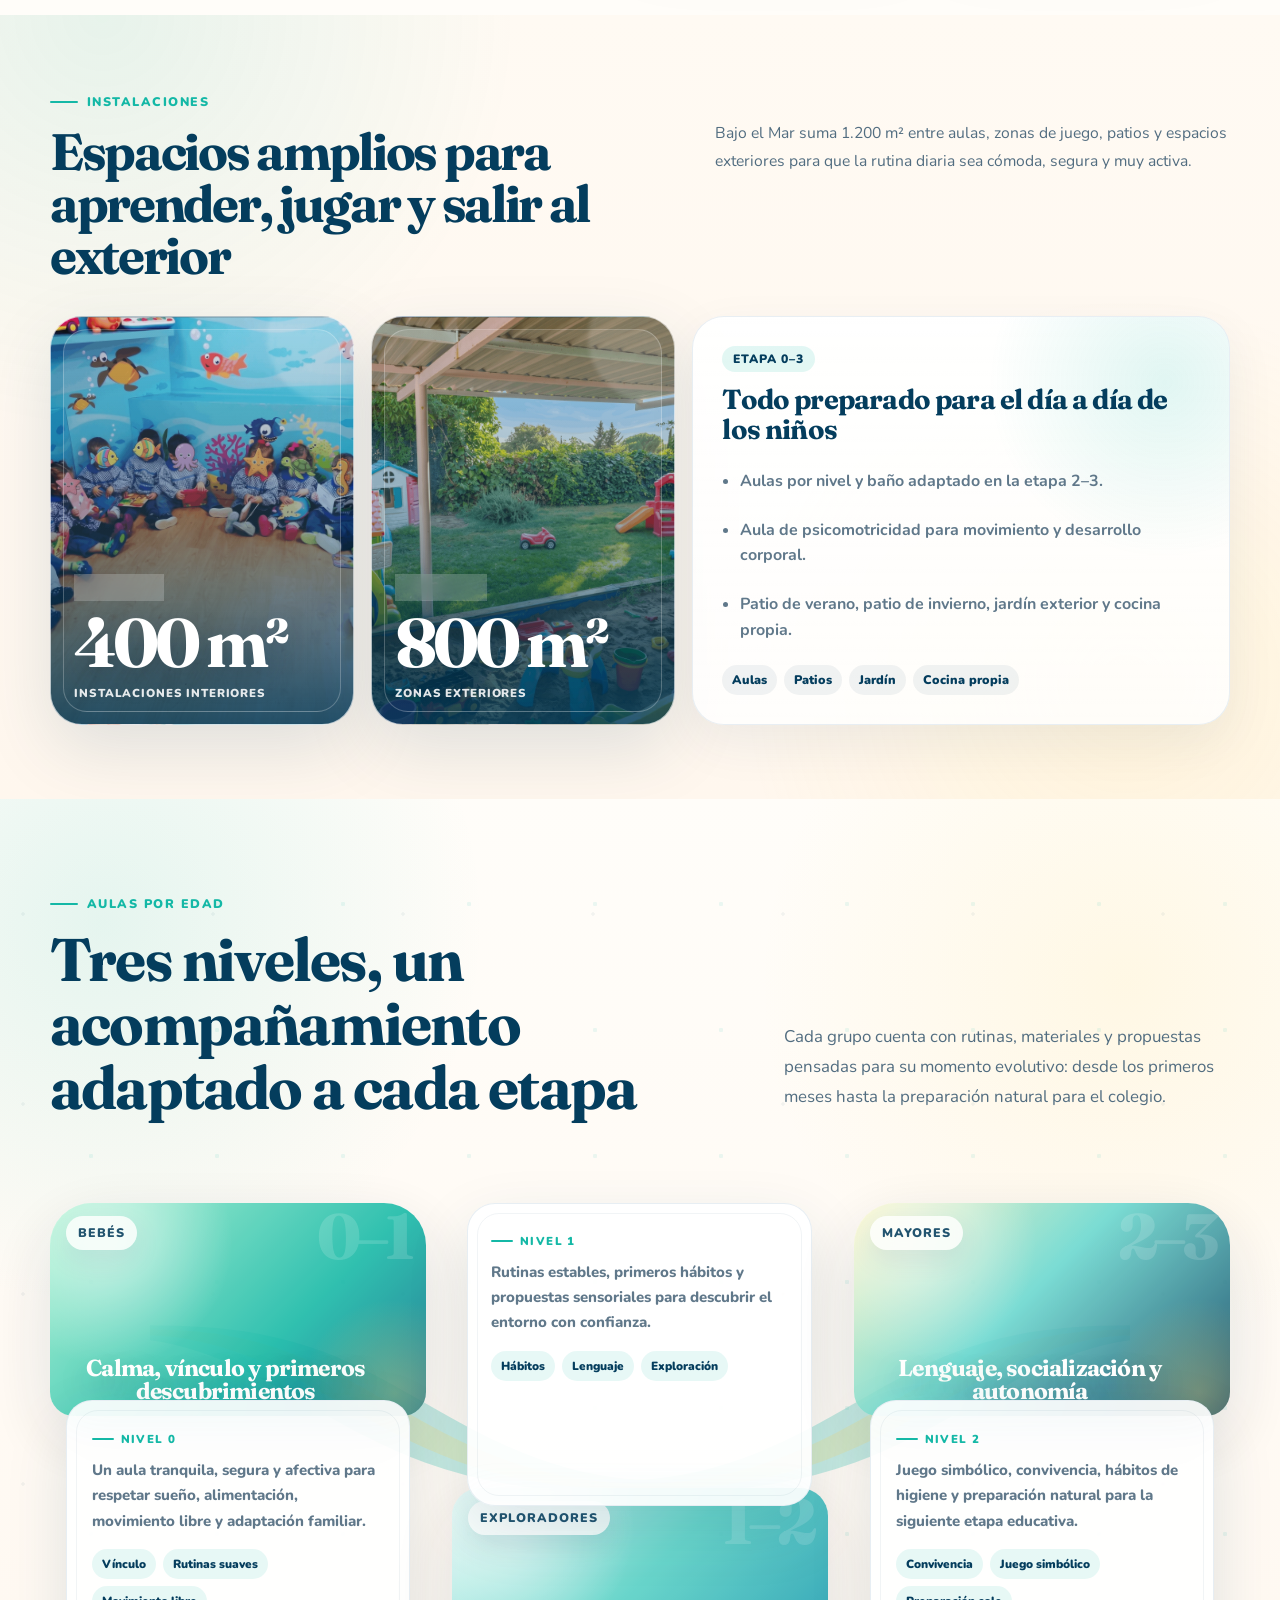
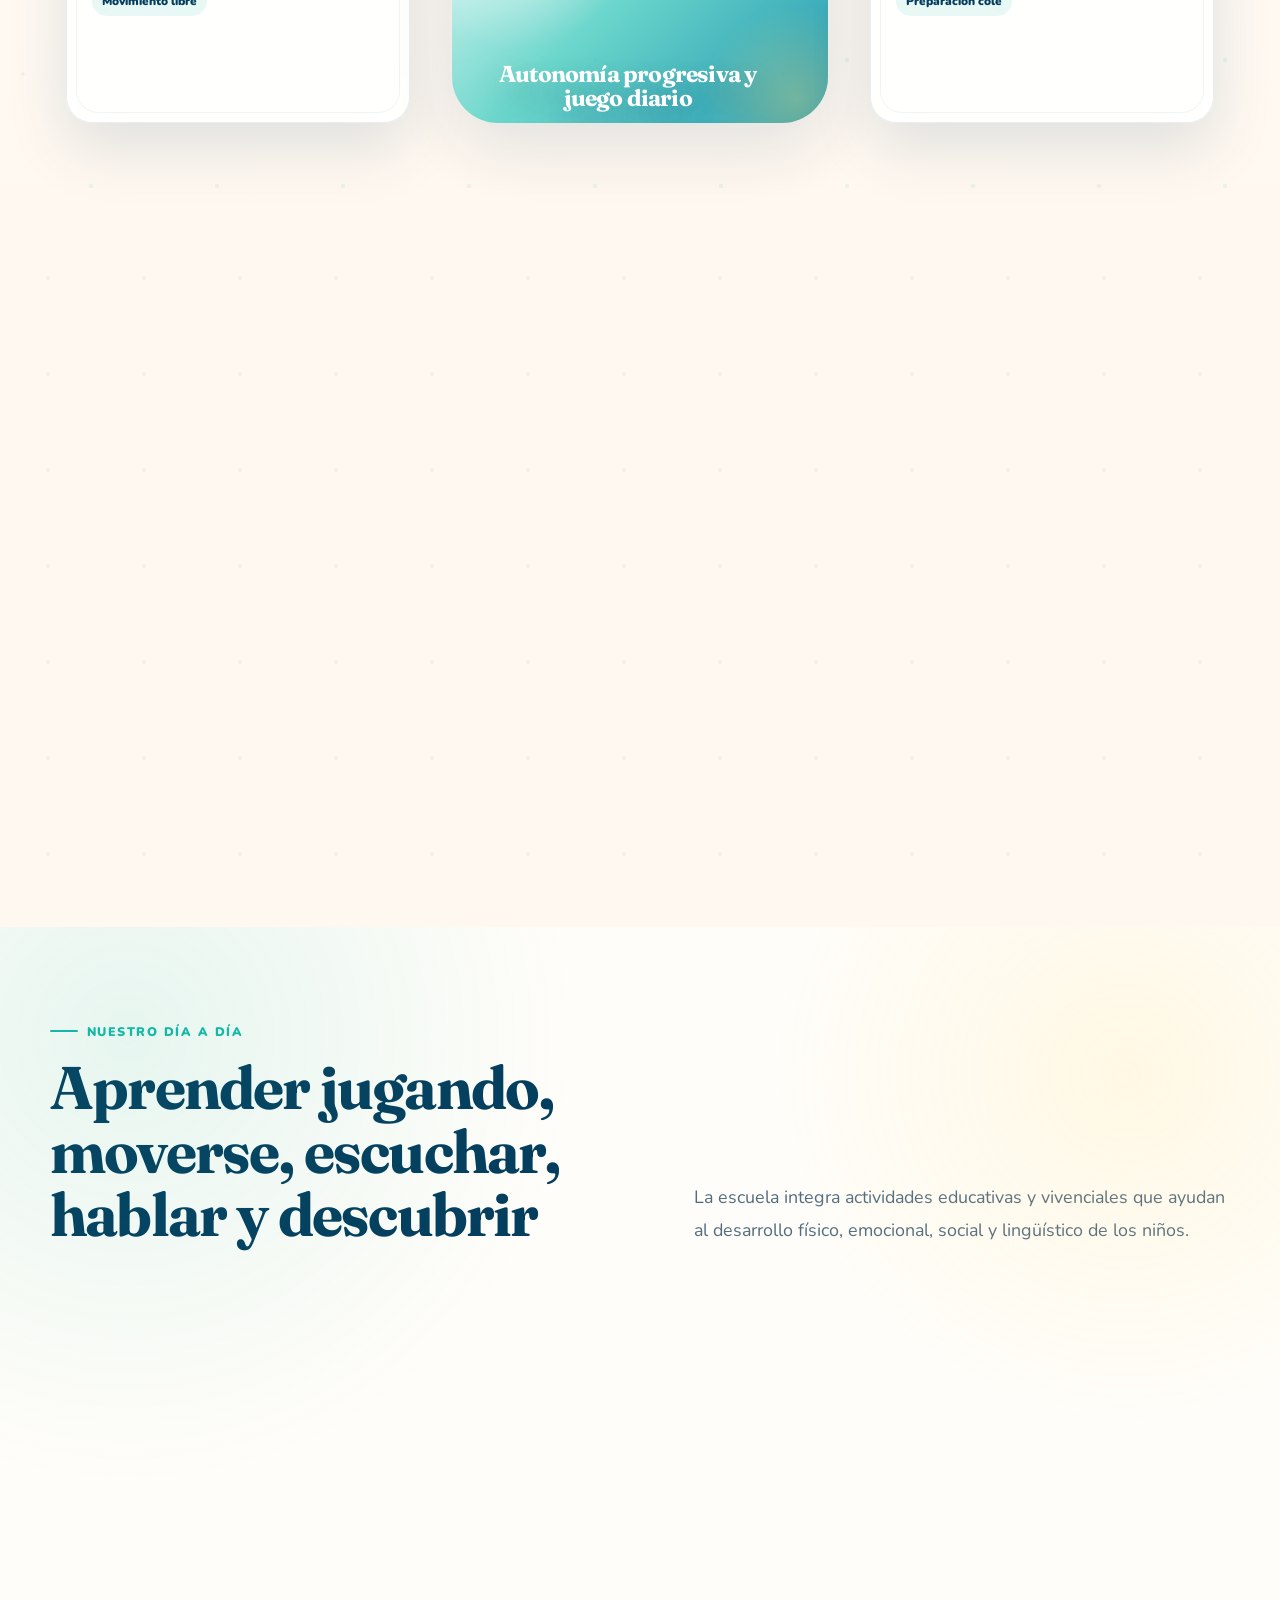
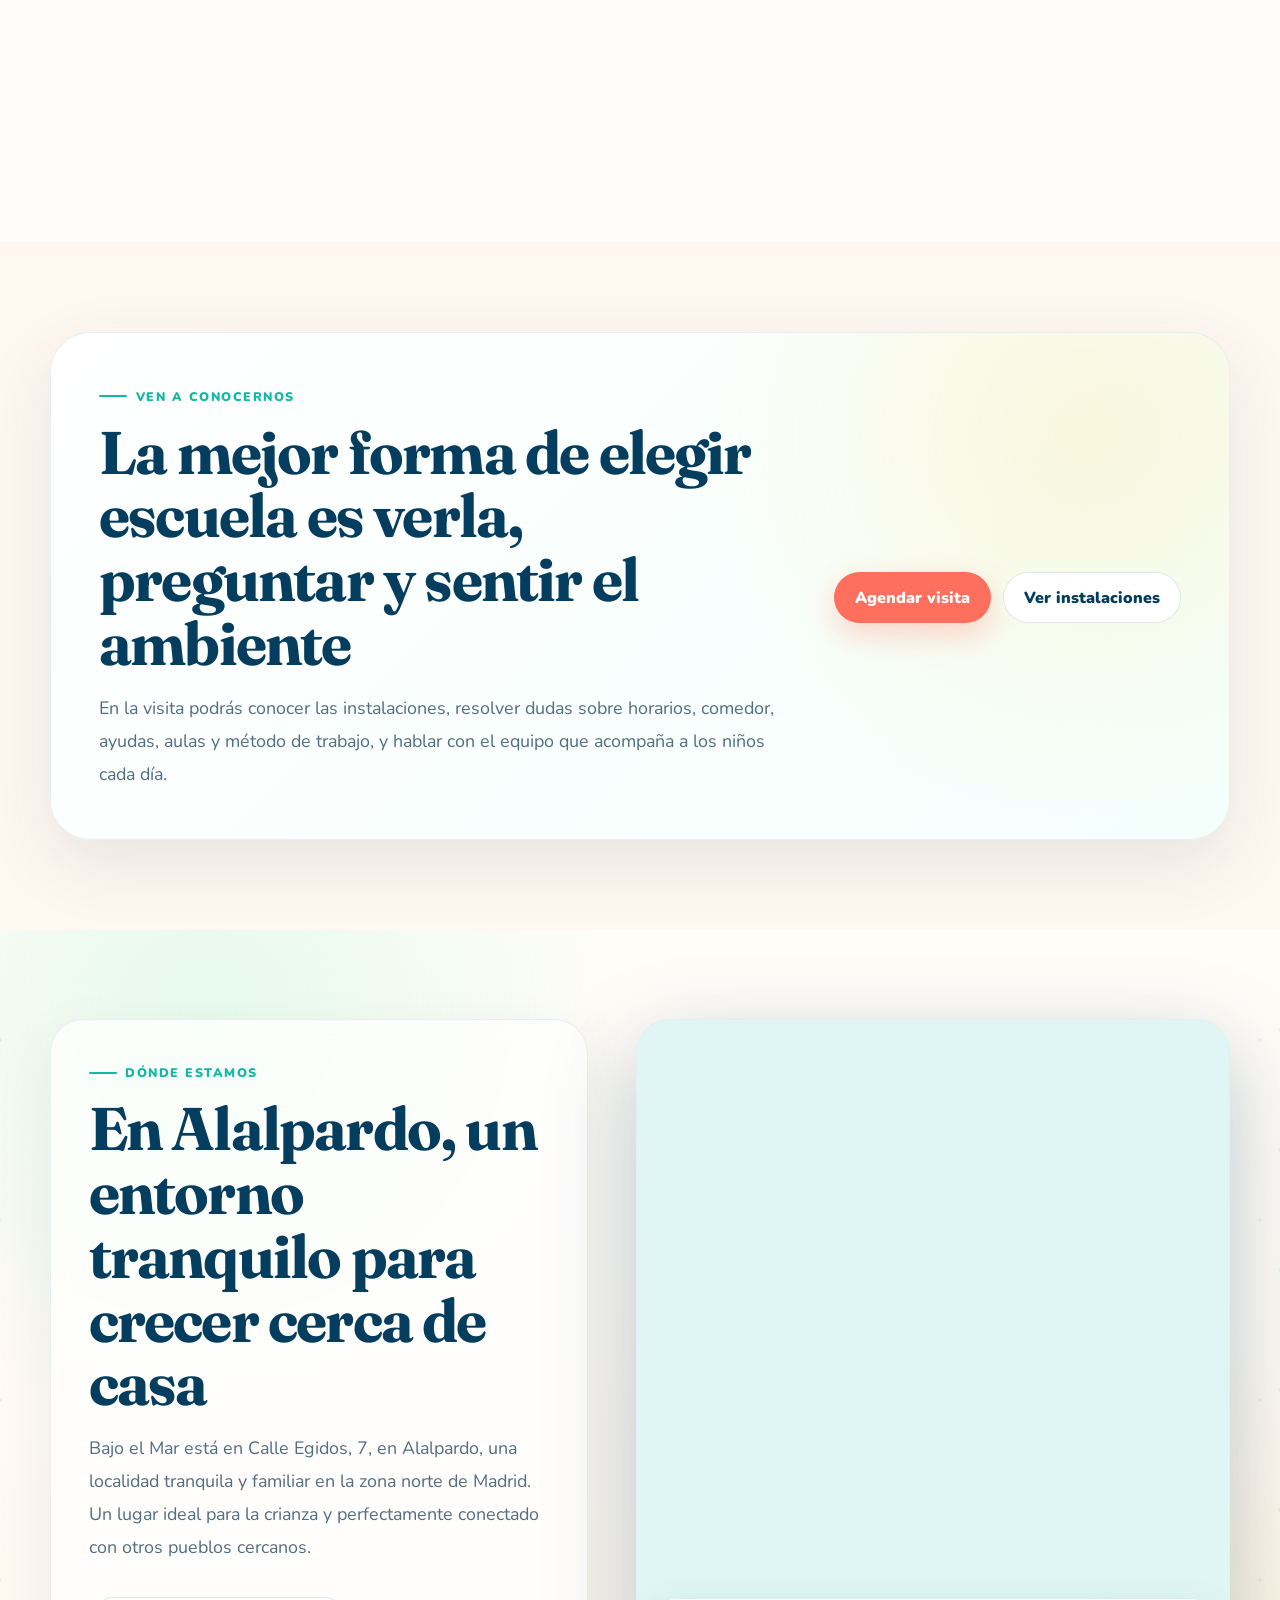
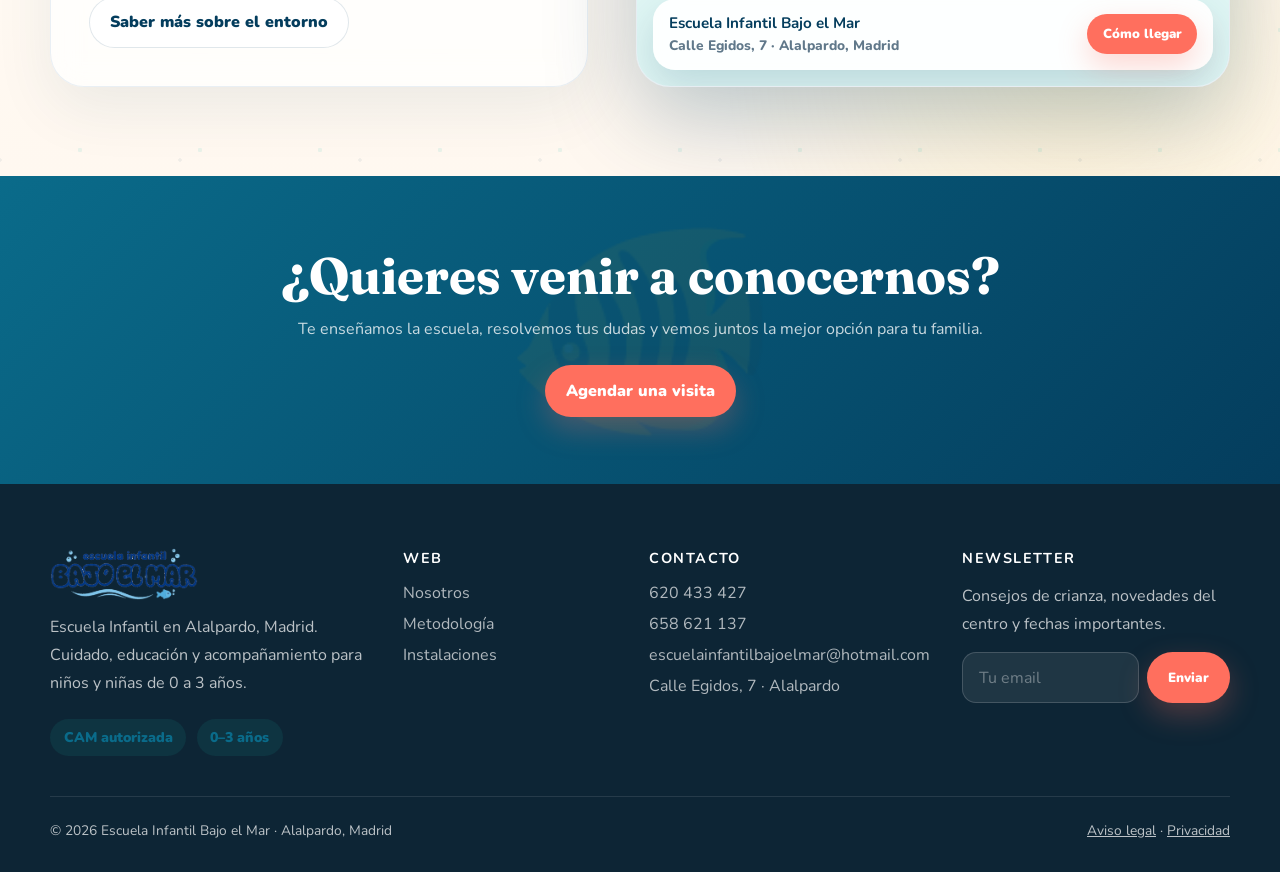
==== commit 1f77b434: "Fix scoping of entryProgress and spreadProgress, bump version to v=16" ====
--- a/index.html
+++ b/index.html
@@ -4359,7 +4359,7 @@
   </div>
 
   <!-- JS general de la web -->
-  <script src="js/main.js?v=15"></script>
+  <script src="js/main.js?v=16"></script>
 
 </body>
 
